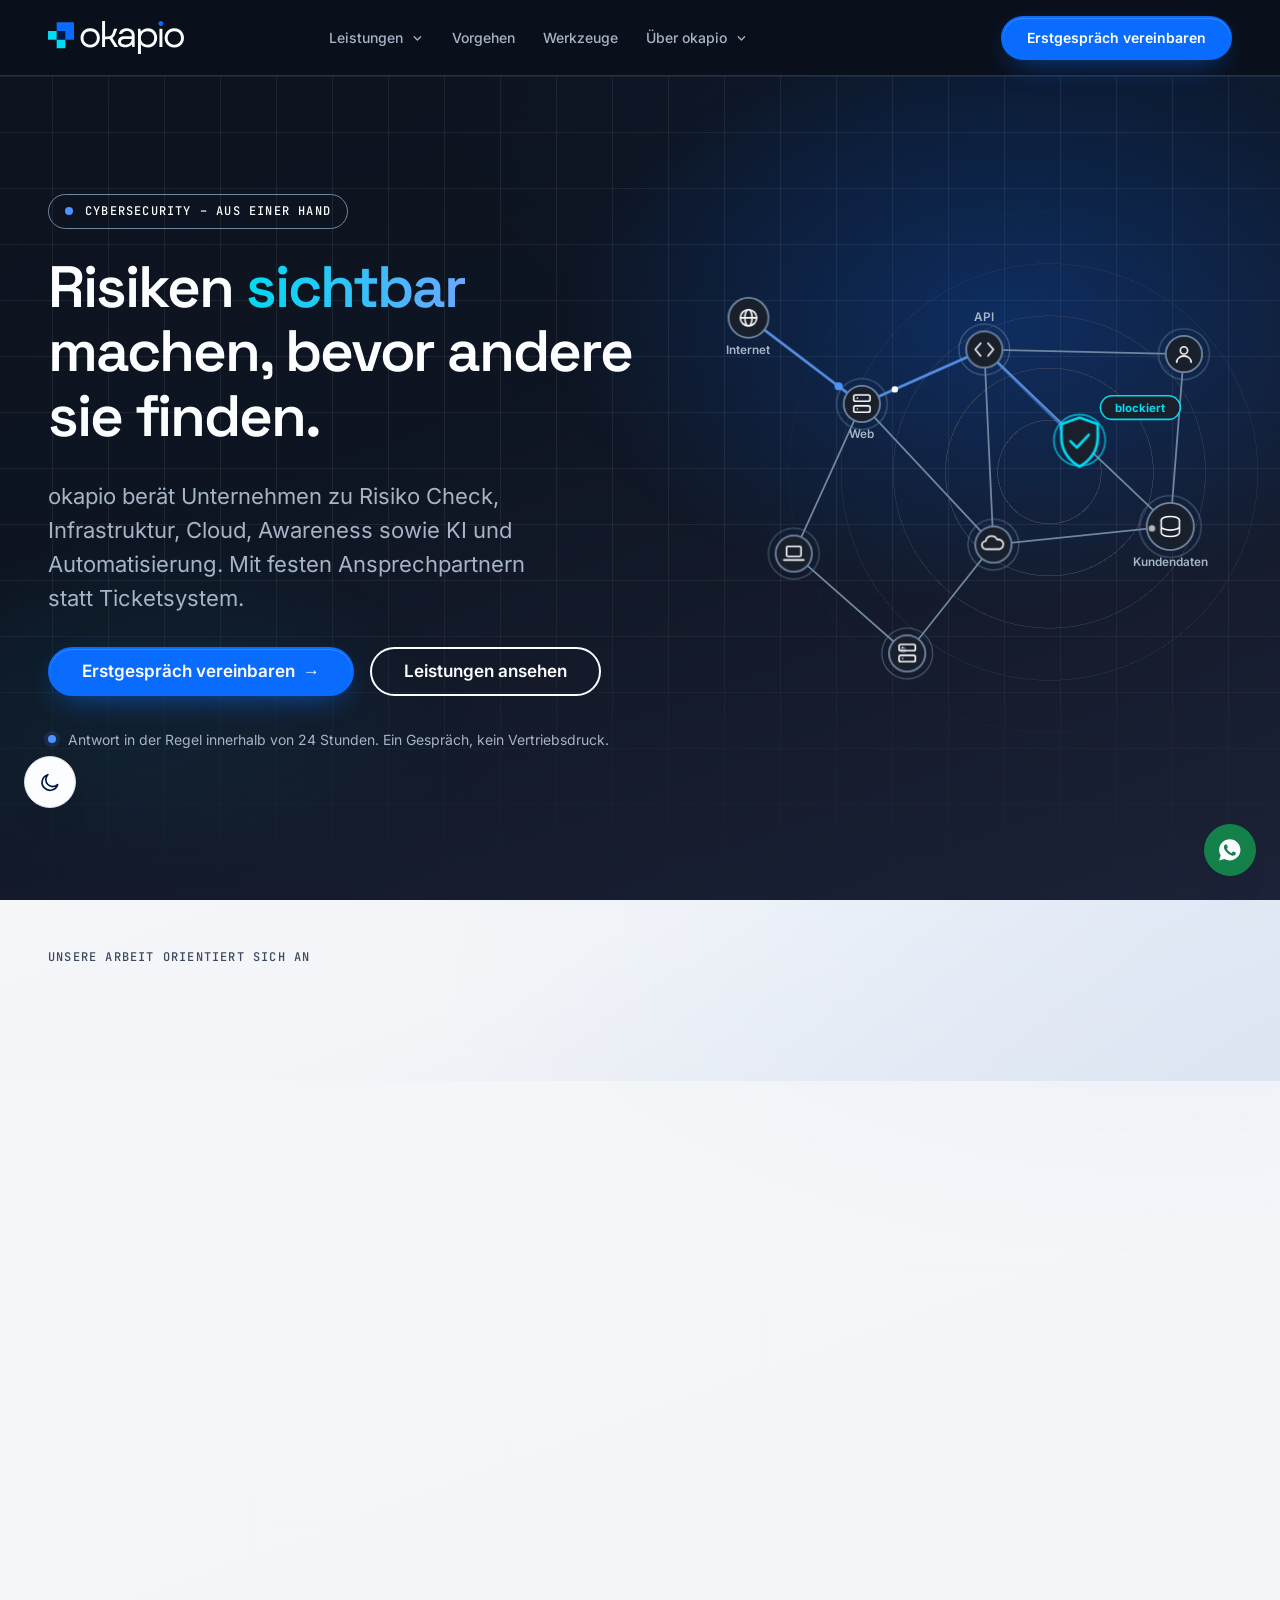
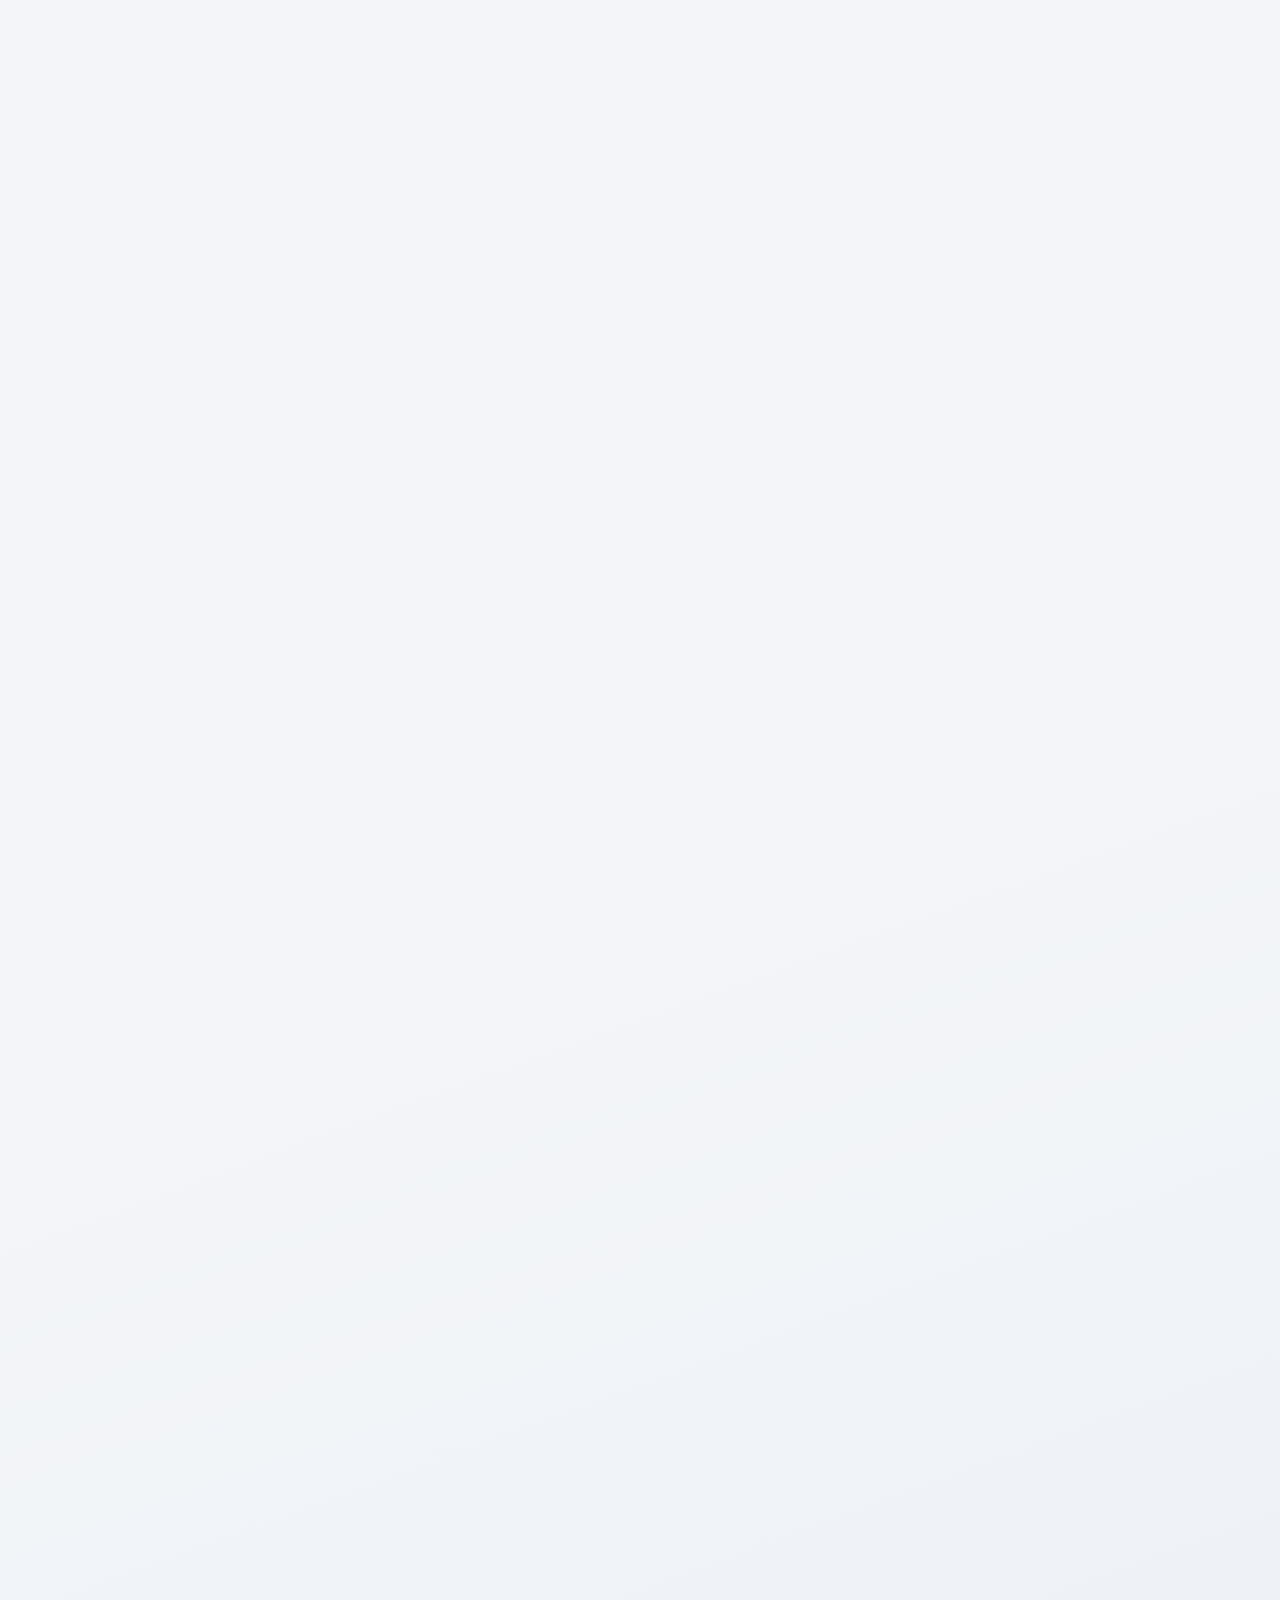
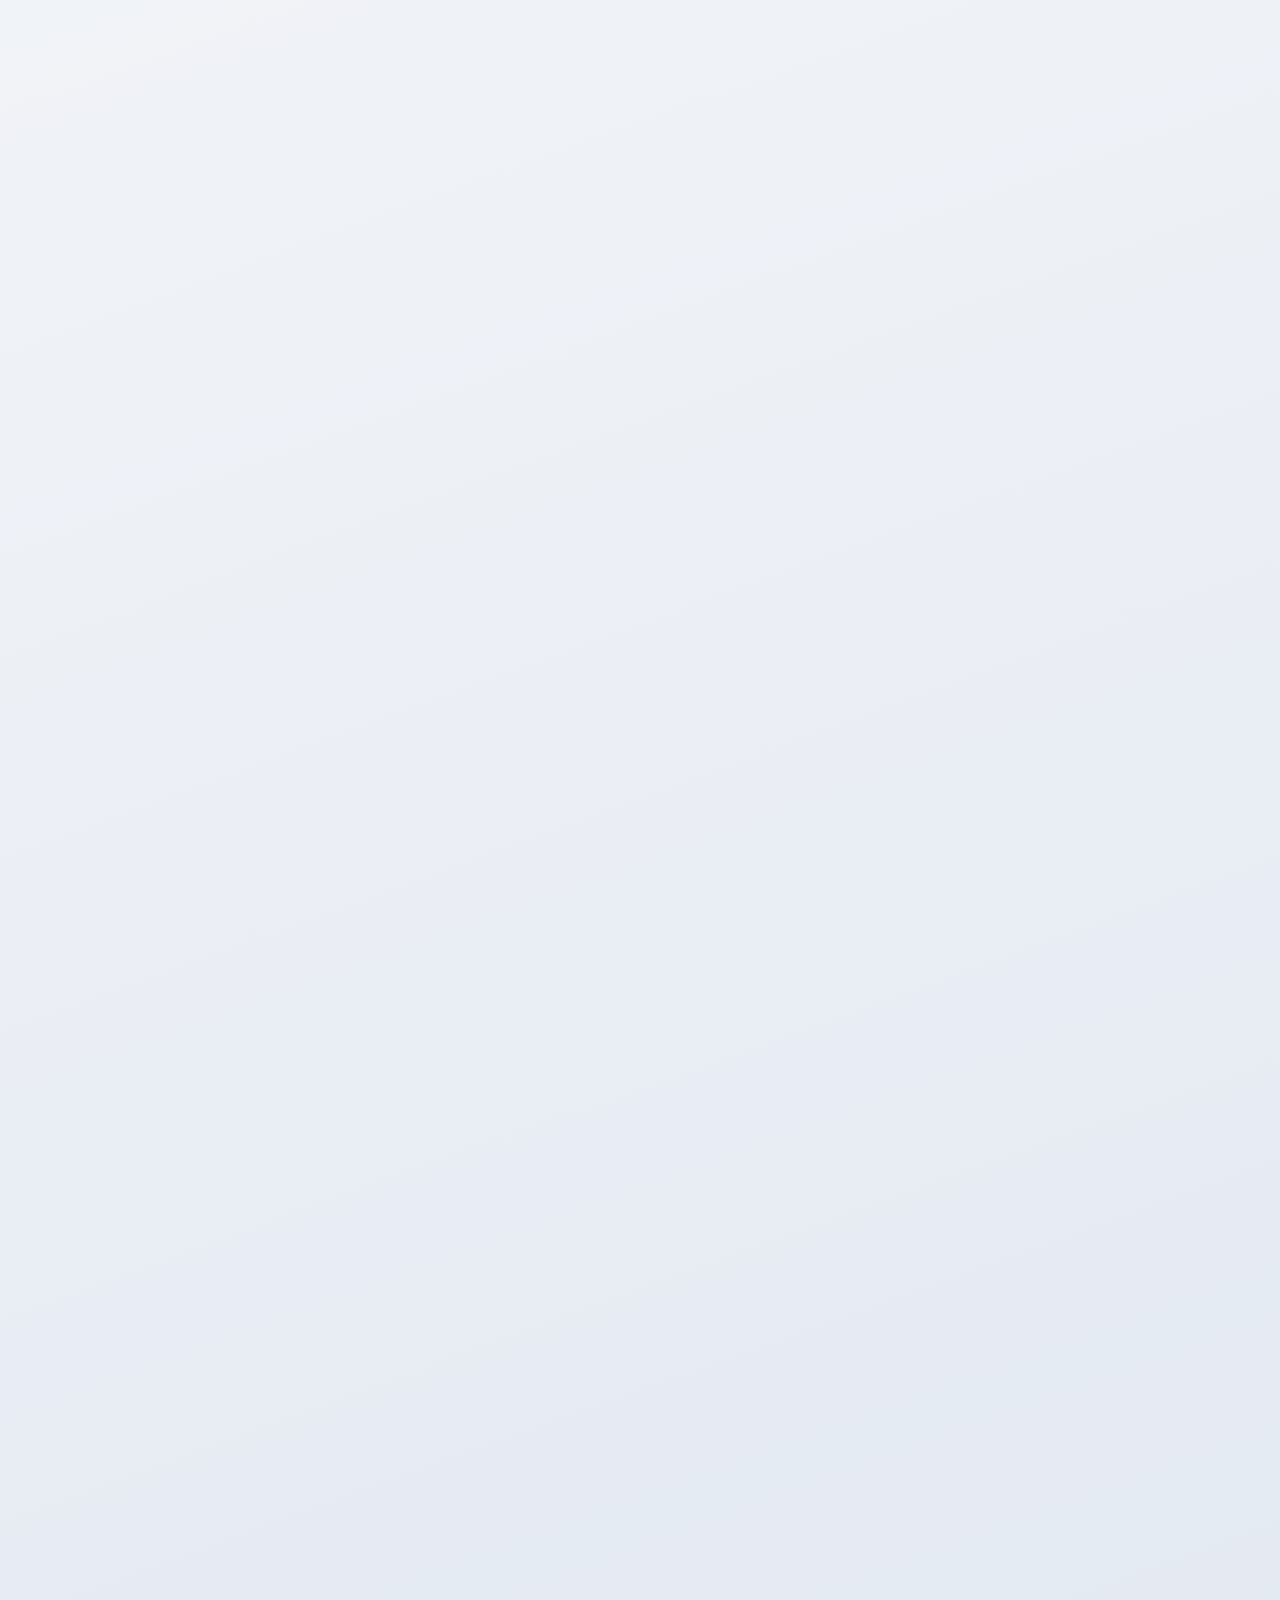
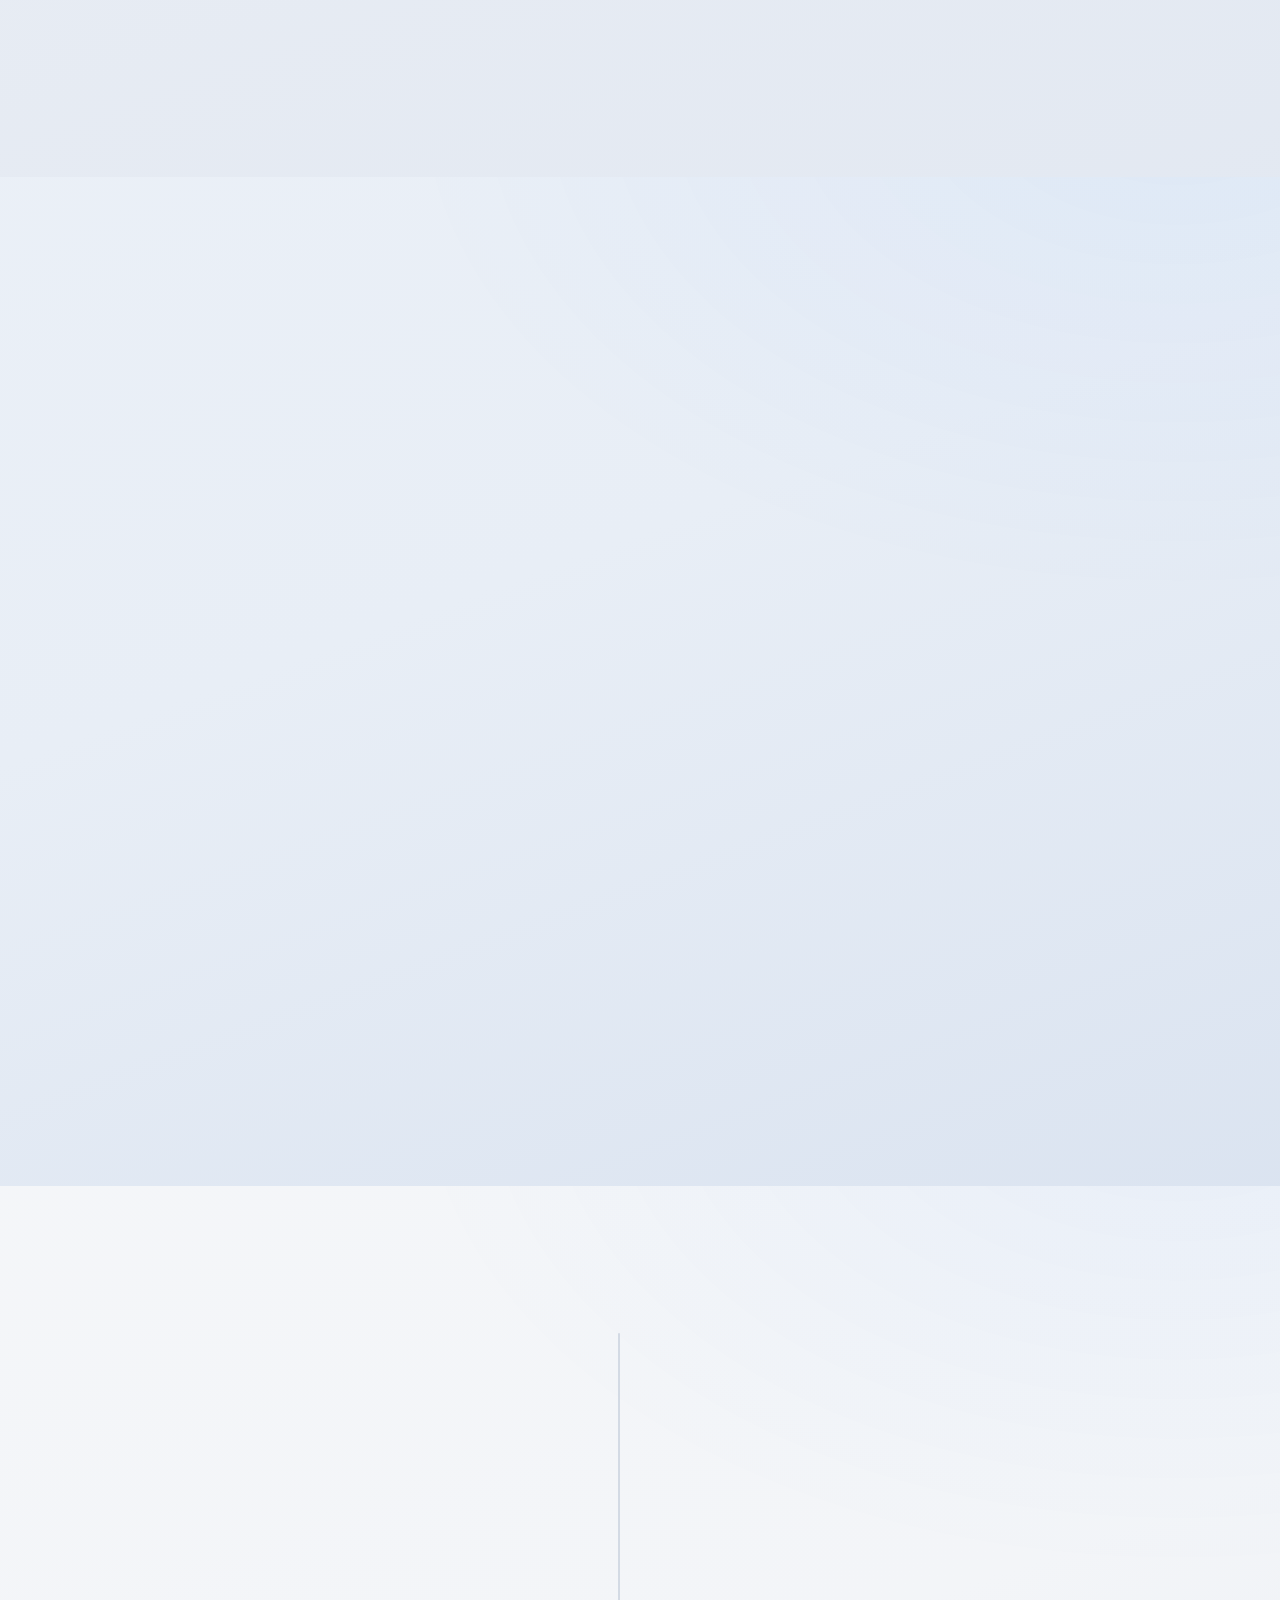
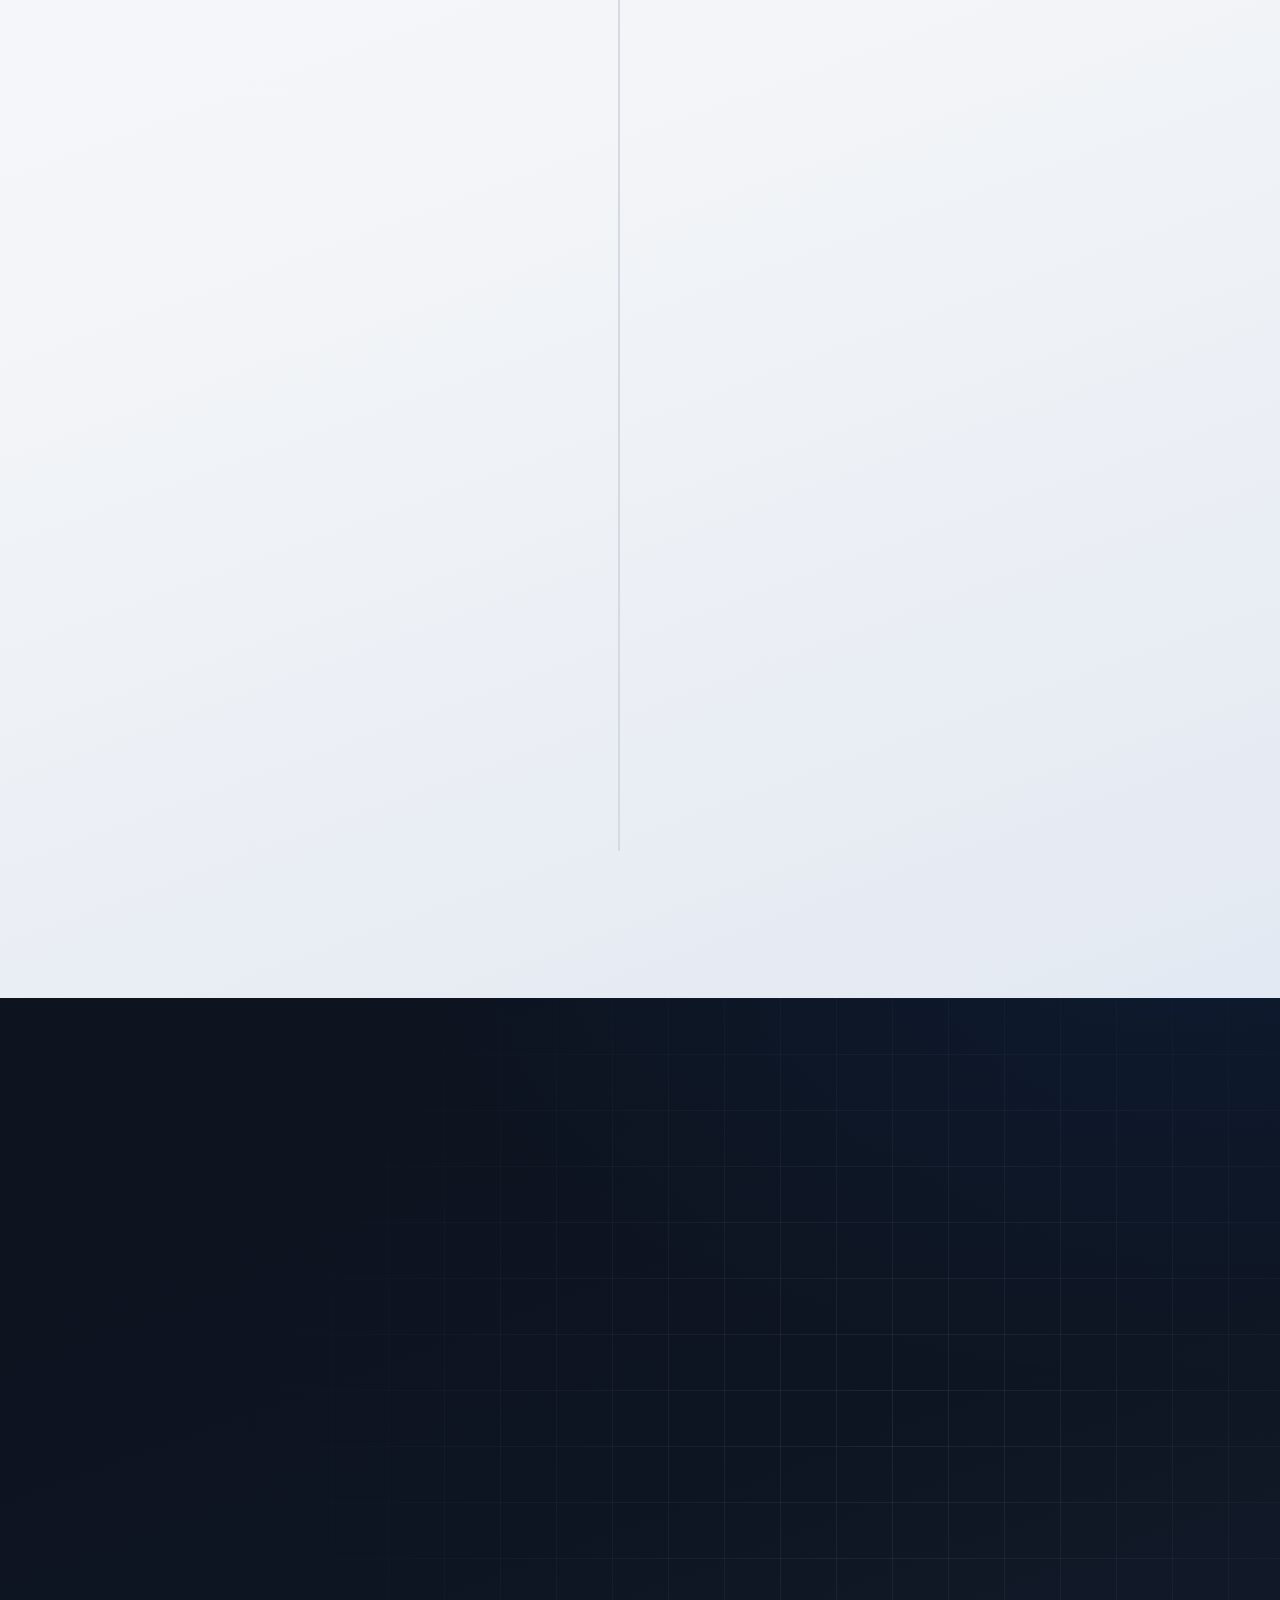
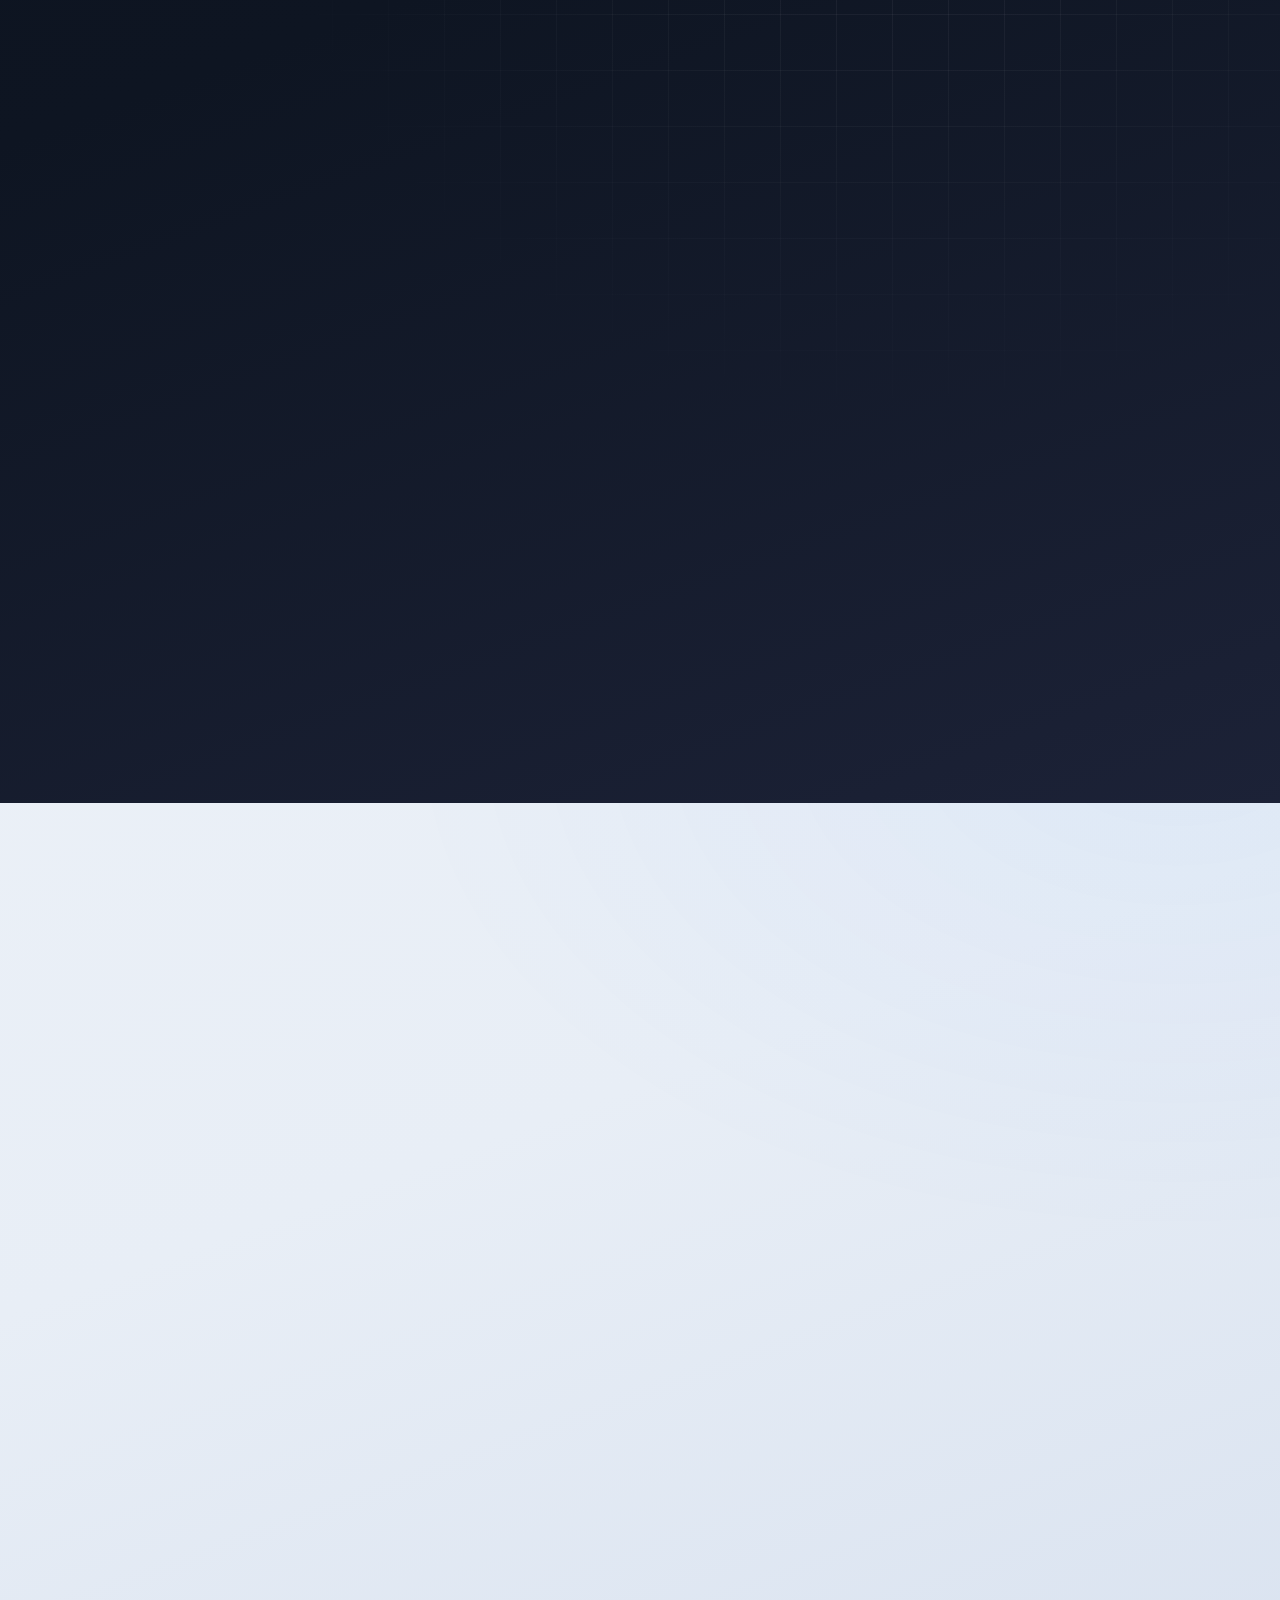
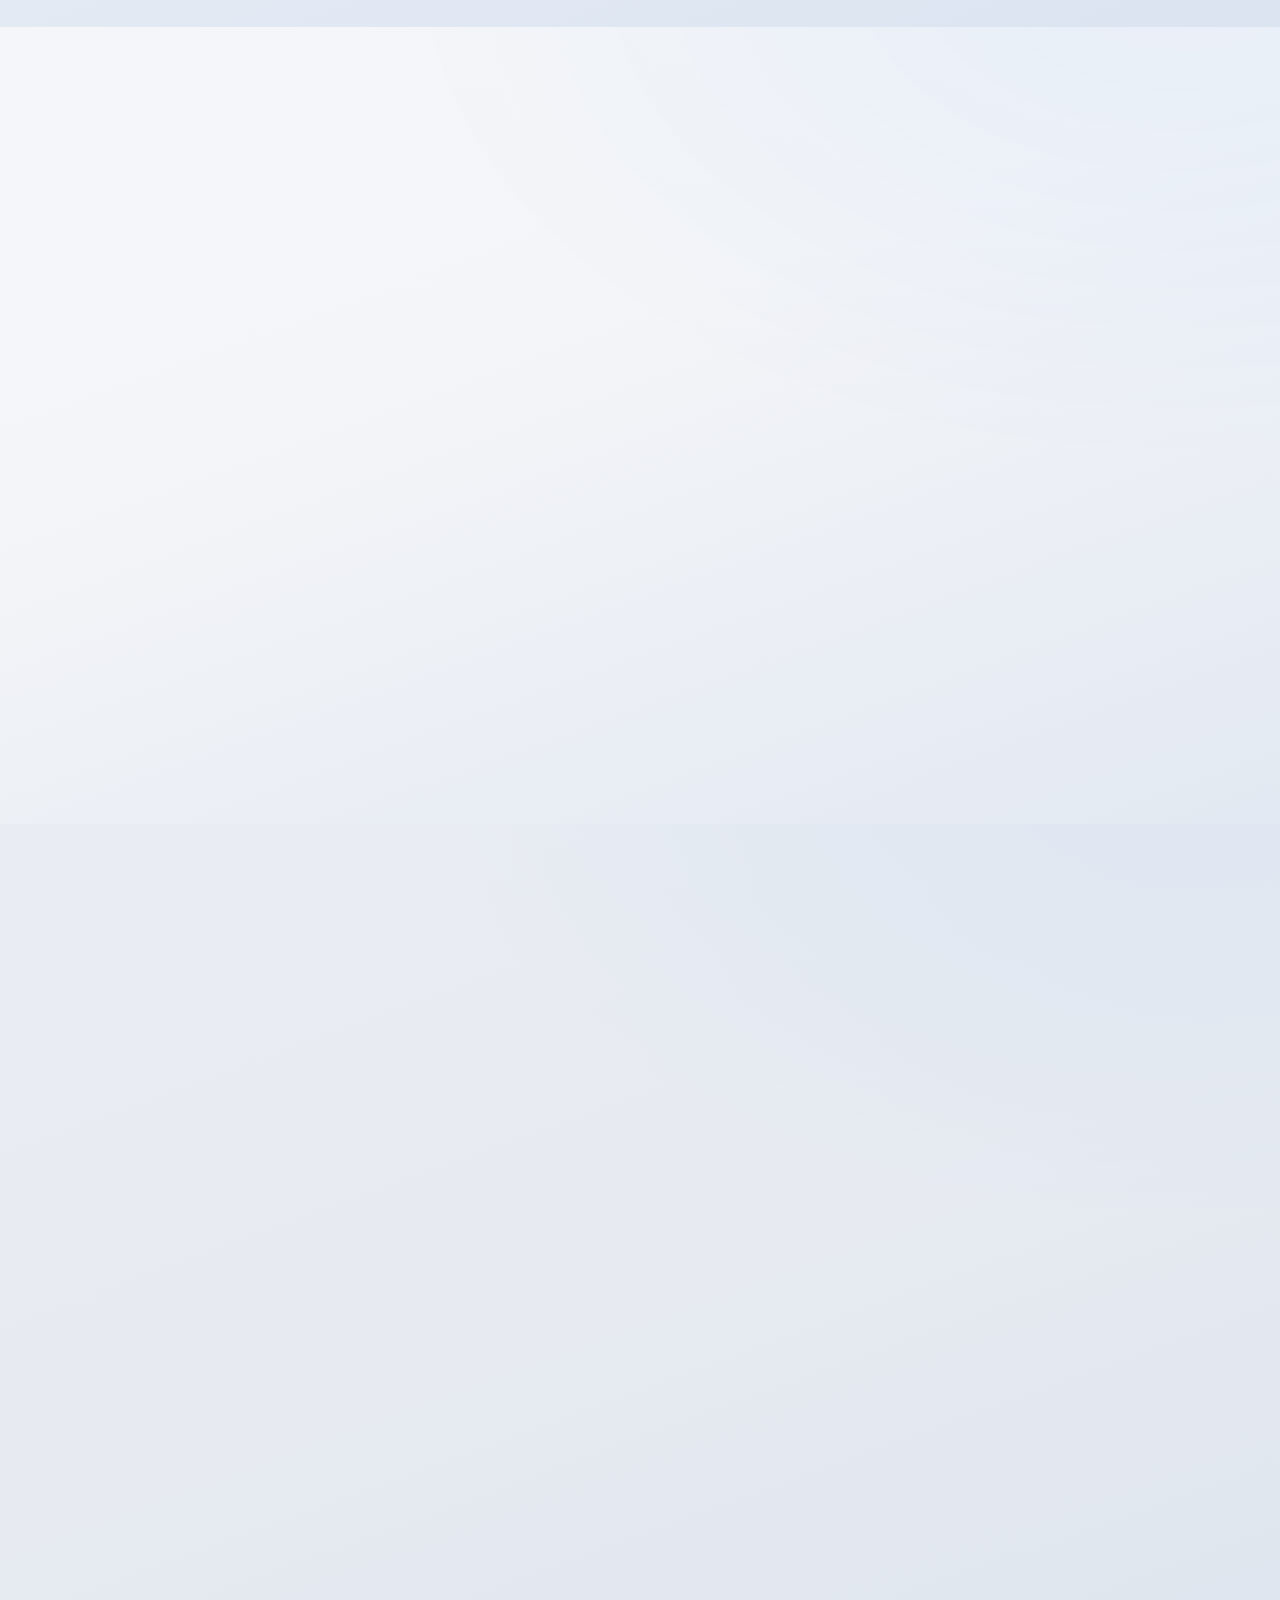
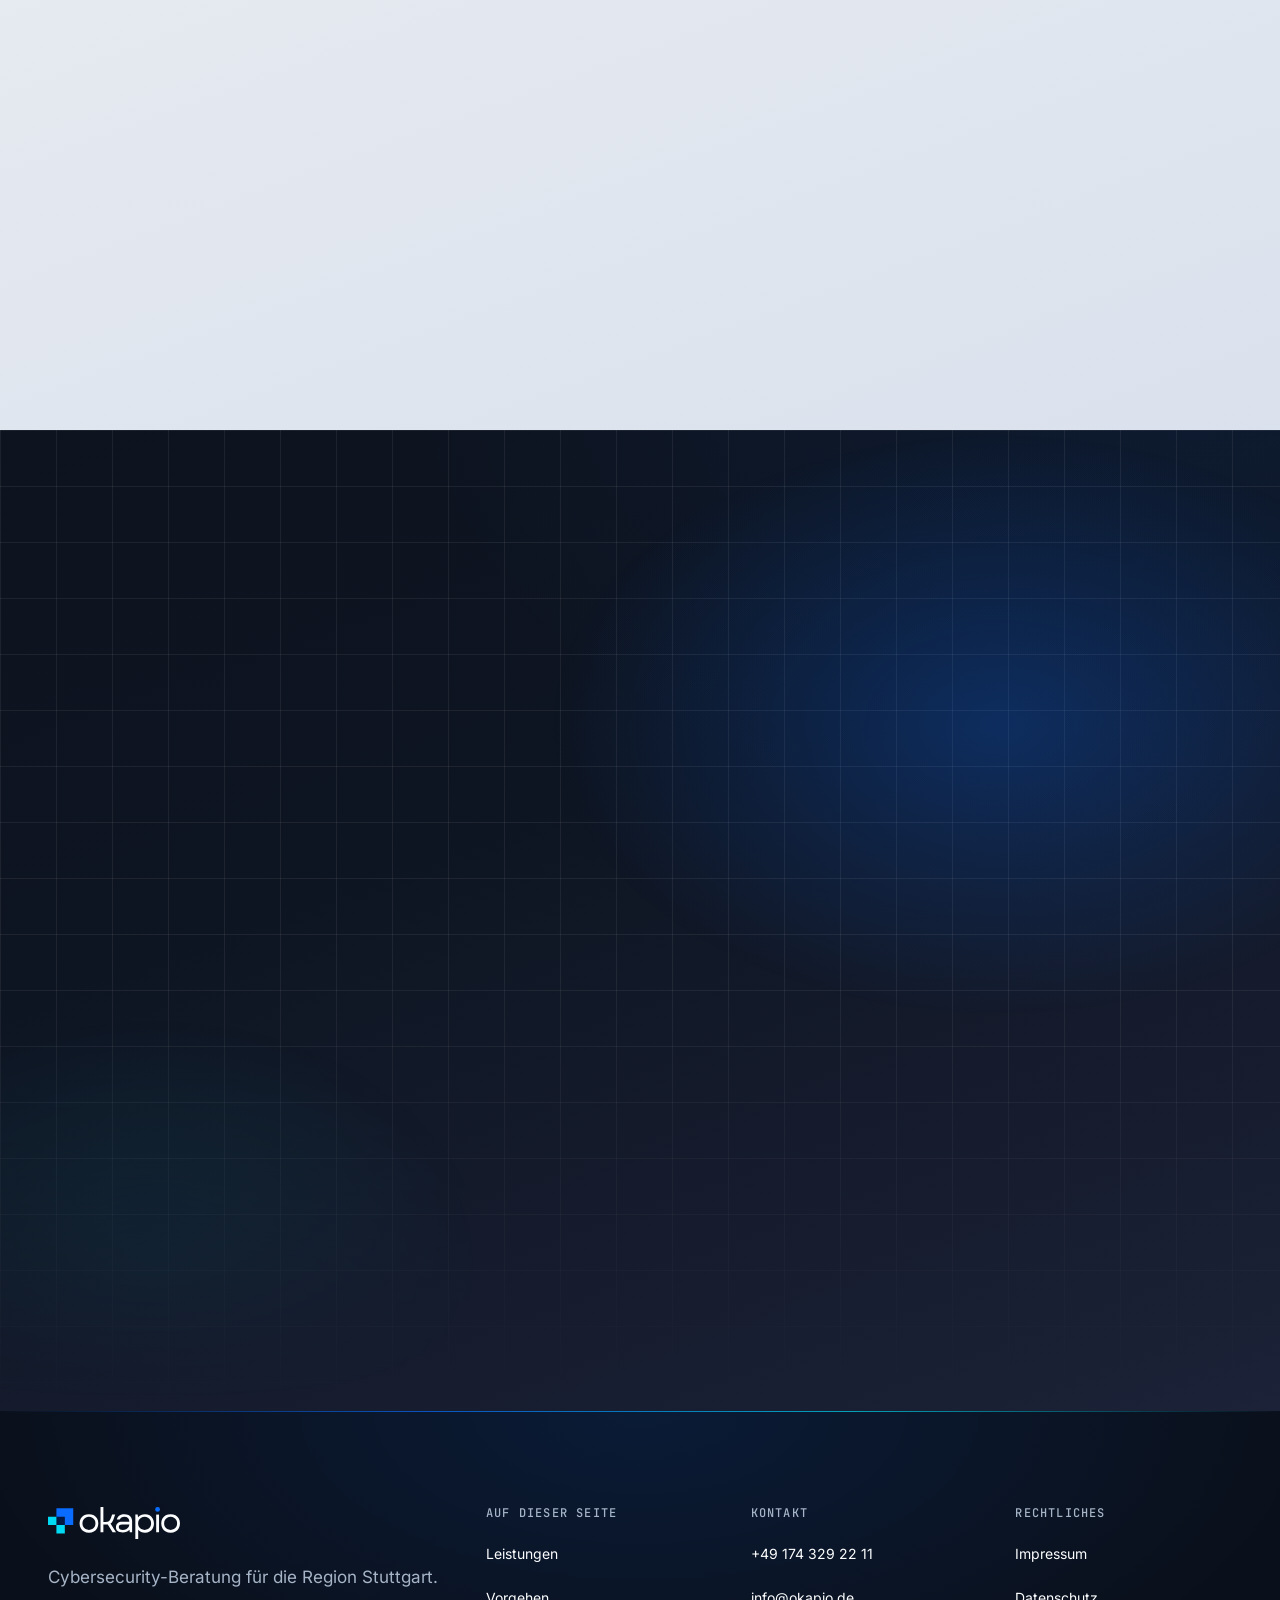
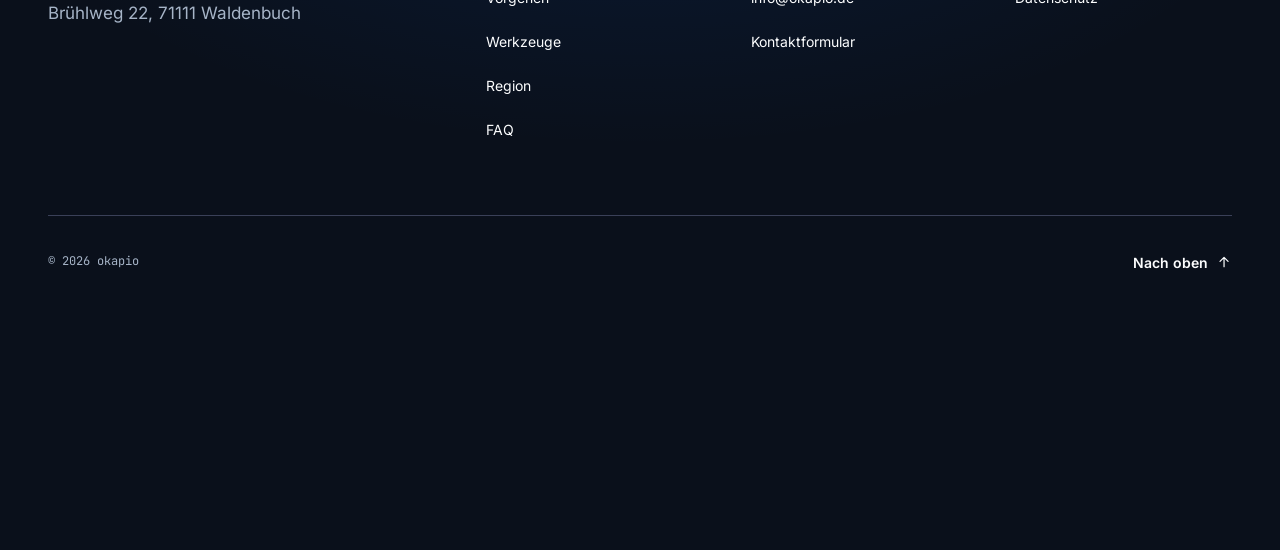
==== index.html @ 313330f1 "Livegang-Vorbereitung: SEO, Hetzner/IONOS, SMTP-Formular, Cookiebot-Anbindung - SEO: Canonical, og:u" ====
<!doctype html>
<html lang="de">
<head>
  <meta charset="utf-8">
  <meta name="viewport" content="width=device-width, initial-scale=1">
  <!--
    Strikte CSP als Meta-Tag (kein unsafe-eval, nur eigene Quellen; mit Cookiebot kommen dessen Hosts dazu, siehe tools/build.mjs).
    frame-ancestors, report-uri und sandbox wirken NICHT per Meta-Tag; frame-ancestors und die übrigen Sicherheits-Header setzt die .htaccess.
  -->
  <meta http-equiv="Content-Security-Policy" content="default-src 'none'; script-src 'self'; style-src 'self'; img-src 'self'; font-src 'self'; connect-src 'self'; form-action 'self'; base-uri 'none'; object-src 'none'; manifest-src 'self'; upgrade-insecure-requests">

  <title>Cybersecurity aus einer Hand | okapio · Böblingen &amp; Stuttgart</title>
  <meta name="description" content="Cybersecurity-Beratung in Böblingen und Stuttgart für Unternehmen jeder Branche. Feste Ansprechpartner statt Ticketsystem. Erstgespräch anfragen.">
  <meta name="robots" content="index, follow, max-image-preview:large">
  <link rel="canonical" href="https://okapio.de/">
  <meta name="theme-color" content="#0a101b">

  <meta property="og:type" content="website">
  <meta property="og:url" content="https://okapio.de/">
  <meta property="og:locale" content="de_DE">
  <meta property="og:site_name" content="okapio">
  <meta property="og:title" content="Cybersecurity aus einer Hand | okapio · Böblingen &amp; Stuttgart">
  <meta property="og:description" content="Risiken sichtbar machen, bevor andere sie finden. Risiko Check, Infrastruktur, Cloud, Audits, Awareness sowie KI und Automatisierung.">
  <meta property="og:image" content="https://okapio.de/assets/img/og-image.png">
  <meta property="og:image:width" content="1200">
  <meta property="og:image:height" content="630">
  <meta property="og:image:alt" content="okapio: Cybersecurity aus einer Hand, Böblingen und Stuttgart">
  <meta name="twitter:card" content="summary_large_image">

  <link rel="icon" href="favicon.ico" sizes="48x48">
  <link rel="icon" href="assets/img/favicon.svg" type="image/svg+xml">
  <link rel="apple-touch-icon" href="assets/img/apple-touch-icon.png">
  <link rel="preload" href="assets/fonts/space-grotesk-latin-wght-normal.woff2" as="font" type="font/woff2" crossorigin>
  <link rel="preload" href="assets/fonts/inter-latin-wght-normal.woff2" as="font" type="font/woff2" crossorigin>
  <link rel="stylesheet" href="assets/css/tokens.css">
  <link rel="stylesheet" href="assets/css/base.css">
  <link rel="stylesheet" href="assets/css/layout.css">
  <link rel="stylesheet" href="assets/css/components.css">
  <link rel="stylesheet" href="assets/css/motion.css">
  
  <script src="assets/js/init.js"></script>
  <script src="assets/js/main.js" defer></script>

  <!-- JSON-LD: nur belegte Angaben -->
  <script type="application/ld+json">
  {
    "@context": "https://schema.org",
    "@type": "ProfessionalService",
    "name": "okapio",
    "url": "https://okapio.de/",
    "logo": "https://okapio.de/assets/img/logo-512.png",
    "image": "https://okapio.de/assets/img/og-image.png",
    "telephone": "+491743292211",
    "email": "info@okapio.de",
    "founder": { "@type": "Person", "name": "Taha Cevik" },
    "description": "Cybersecurity-Beratung für Unternehmen in der Region Stuttgart: Risiko Check, Infrastruktur-Security, Cloud- und SaaS-Security, Audits und Awareness-Trainings.",
    "address": {
      "@type": "PostalAddress",
      "streetAddress": "Brühlweg 22",
      "postalCode": "71111",
      "addressLocality": "Waldenbuch",
      "addressRegion": "Baden-Württemberg",
      "addressCountry": "DE"
    },
    "areaServed": [
      { "@type": "City", "name": "Böblingen" },
      { "@type": "City", "name": "Stuttgart" },
      { "@type": "City", "name": "Sindelfingen" },
      { "@type": "AdministrativeArea", "name": "Region Stuttgart" }
    ],
    "knowsAbout": ["Cybersecurity", "Informationssicherheit", "Risikoanalyse", "Cloud-Security", "Security-Audits", "Awareness-Training", "NIS2", "Cyber Resilience Act", "DSGVO", "EU Data Act", "BSI IT-Grundschutz", "OWASP", "MVSP", "KI und Automatisierung"],
    "serviceType": ["Cybersecurity-Beratung", "Risiko Check", "Infrastruktur-Security", "Cloud- und SaaS-Security", "Security-Audits", "Awareness-Trainings", "KI und Automatisierung"]
  }
  </script>
</head>
<body>
  <a class="skip-link" href="#inhalt">Zum Inhalt springen</a>

  <!-- ===== 1 · HEADER ===== -->
  <header class="site-header" data-theme="night" data-header>
    <div class="site-header__bar" aria-hidden="true" data-header-bar></div>
    <div class="site-header__progress" aria-hidden="true" data-progress></div>
    <div class="container site-header__inner" data-header-inner>
      <a class="brand" href="#top" aria-label="okapio, zum Seitenanfang">
        <svg viewBox="0 0 5248 1275" role="img" aria-label="okapio" fill="currentColor">
  <g>
    <rect x="334.071" y="386.372" width="334.071" height="334.071" fill="#001842"/>
    <path fill="#00daf2" d="M0,720.66l0,-334.288l334.071,0l0,334.288l334.31,0l0,334.071l-334.31,0l0,-334.071l-334.071,0Z"/>
    <path fill="#0a6cff" d="M334.071,386.372l0,-334.071l668.381,0l0,668.359l-334.071,0l0,-334.288l-334.31,0Z"/>
  </g>
  <g>
    <path d="M1627.604,1021.649c-73.155,0 -137.717,-15.82 -193.663,-47.396c-55.968,-31.597 -99.74,-75.369 -131.337,-131.337c-31.597,-55.946 -47.396,-119.575 -47.396,-190.885c0,-72.222 15.799,-135.851 47.396,-190.885c31.597,-55.078 75.369,-98.438 131.337,-130.035c55.946,-31.597 120.508,-47.396 193.663,-47.396c73.09,0 137.609,15.799 193.576,47.396c55.946,31.597 99.74,74.957 131.337,130.035c31.597,55.035 47.396,118.663 47.396,190.885c0,71.311 -15.799,134.939 -47.396,190.885c-31.597,55.968 -75.391,99.74 -131.337,131.337c-55.968,31.576 -120.486,47.396 -193.576,47.396Zm-258.681,-369.618c0,51.454 11.046,96.832 33.16,136.111c22.157,39.236 52.626,69.683 91.406,91.319c38.824,21.658 83.529,32.465 134.115,32.465c50.521,0 95.161,-10.807 133.941,-32.465c38.824,-21.636 69.293,-52.083 91.406,-91.319c22.157,-39.28 33.247,-84.657 33.247,-136.111c0,-51.497 -11.089,-96.636 -33.247,-135.417c-22.114,-38.824 -52.582,-69.293 -91.406,-91.406c-38.78,-22.092 -83.42,-33.16 -133.941,-33.16c-50.586,0 -95.291,11.068 -134.115,33.16c-38.78,22.114 -69.249,52.582 -91.406,91.406c-22.114,38.78 -33.16,83.919 -33.16,135.417Z"/>
    <path d="M2087.785,1004.027l0,-1001.997l113.715,0l0,593.056l88.021,0c56.814,0 100.564,-9.679 131.25,-29.08c30.729,-19.379 56.011,-57.509 75.868,-114.41l52.865,-150.26l121.788,0l-70.399,192.274c-28.885,77.604 -67.687,131.749 -116.406,162.413l219.358,348.003l-135.417,0l-193.663,-310.069c-13.542,2.734 -27.756,4.557 -42.622,5.469c-14.887,0.868 -30.447,1.302 -46.701,1.302l-83.941,0l0,303.299l-113.715,0Z"/>
    <path d="M2971.733,1014.878c-84.852,0 -151.194,-19.184 -199.045,-57.552c-47.808,-38.368 -71.701,-90.495 -71.701,-156.424c0,-64.062 22.092,-115.039 66.319,-152.951c44.206,-37.891 102.886,-56.858 176.042,-56.858l286.979,0l0,-25.781c0,-55.035 -17.166,-98.112 -51.476,-129.253c-34.266,-31.12 -81.163,-46.701 -140.712,-46.701c-45.139,0 -84.44,10.156 -117.882,30.469c-33.398,20.269 -55.946,47.548 -67.622,81.858l-115.104,0c15.321,-67.708 49.848,-120.942 103.559,-159.722c53.689,-38.824 118.924,-58.247 195.66,-58.247c61.393,0 115.104,11.523 161.111,34.549c46.05,22.982 81.944,55.013 107.639,96.094c25.738,41.102 38.628,88.715 38.628,142.882l0,446.788l-93.49,0l-12.153,-97.483c-64.062,72.222 -152.995,108.333 -266.753,108.333Zm-157.031,-215.278c0,34.266 14.431,61.784 43.316,82.552c28.863,20.79 68.142,31.163 117.795,31.163c48.72,0 92.036,-9.462 129.948,-28.385c37.956,-18.967 68.186,-45.161 90.712,-78.559c22.569,-33.377 34.31,-71.745 35.243,-115.104l-284.288,0c-38.845,0 -70.66,9.722 -95.486,29.167c-24.826,19.401 -37.24,45.79 -37.24,79.167Z"/>
    <path d="M3855.765,1021.649c-55.1,0 -105.881,-10.612 -152.344,-31.771c-46.484,-21.224 -85.503,-49.913 -117.101,-86.024l0,371.007l-113.715,0l0,-973.524l93.403,0l13.542,108.247c31.597,-39.692 71.094,-70.595 118.49,-92.708c47.396,-22.092 99.957,-33.16 157.726,-33.16c69.488,0 131.098,16.037 184.809,48.09c53.689,32.01 95.877,75.564 126.562,130.642c30.729,55.035 46.094,118.229 46.094,189.583c0,71.311 -15.365,134.701 -46.094,190.191c-30.686,55.512 -72.873,99.284 -126.562,131.337c-53.711,32.053 -115.321,48.09 -184.809,48.09Zm-273.524,-369.618c0,50.521 11.046,95.443 33.16,134.722c22.092,39.236 52.561,69.922 91.406,92.014c38.824,22.114 83.507,33.16 134.028,33.16c51.432,0 96.571,-11.046 135.417,-33.16c38.824,-22.092 69.054,-52.778 90.712,-92.014c21.636,-39.28 32.465,-84.201 32.465,-134.722c0,-50.564 -10.829,-95.486 -32.465,-134.722c-21.658,-39.28 -51.888,-69.987 -90.712,-92.101c-38.845,-22.092 -83.984,-33.16 -135.417,-33.16c-50.521,0 -95.204,11.068 -134.028,33.16c-38.845,22.114 -69.314,52.821 -91.406,92.101c-22.114,39.236 -33.16,84.158 -33.16,134.722Z"/>
    <path d="M4301.069,1004.027l0,-702.691l113.715,0l0,702.691l-113.715,0Z"/>
    <path d="M4875.096,1021.649c-73.155,0 -137.717,-15.82 -193.663,-47.396c-55.968,-31.597 -99.74,-75.369 -131.337,-131.337c-31.597,-55.946 -47.396,-119.575 -47.396,-190.885c0,-72.222 15.799,-135.851 47.396,-190.885c31.597,-55.078 75.369,-98.438 131.337,-130.035c55.946,-31.597 120.508,-47.396 193.663,-47.396c73.09,0 137.609,15.799 193.576,47.396c55.946,31.597 99.74,74.957 131.337,130.035c31.597,55.035 47.396,118.663 47.396,190.885c0,71.311 -15.799,134.939 -47.396,190.885c-31.597,55.968 -75.391,99.74 -131.337,131.337c-55.968,31.576 -120.486,47.396 -193.576,47.396Zm-258.681,-369.618c0,51.454 11.046,96.832 33.16,136.111c22.157,39.236 52.626,69.683 91.406,91.319c38.824,21.658 83.529,32.465 134.115,32.465c50.521,0 95.161,-10.807 133.941,-32.465c38.824,-21.636 69.293,-52.083 91.406,-91.319c22.157,-39.28 33.247,-84.657 33.247,-136.111c0,-51.497 -11.089,-96.636 -33.247,-135.417c-22.114,-38.824 -52.582,-69.293 -91.406,-91.406c-38.78,-22.092 -83.42,-33.16 -133.941,-33.16c-50.586,0 -95.291,11.068 -134.115,33.16c-38.78,22.114 -69.249,52.582 -91.406,91.406c-22.114,38.78 -33.16,83.919 -33.16,135.417Z"/>
  </g>
  <circle cx="4357.378" cy="95.508" r="95.53" fill="var(--logo-dot, #0a6cff)"/>
</svg>
      </a>
      <nav class="site-nav" id="site-nav" aria-label="Hauptnavigation" data-nav>
        <ul>
          <li class="nav-group" data-nav-group>
            <button class="nav-group__btn" type="button" aria-expanded="false" aria-controls="nav-leistungen" data-nav-group-btn>Leistungen<svg class="nav-group__chev" viewBox="0 0 24 24" aria-hidden="true" focusable="false"><path d="M6 9l6 6 6-6"/></svg></button>
            <ul class="nav-group__list" id="nav-leistungen">
              <li><a href="#leistungen">Alle Leistungen</a></li>
              <li><a href="#leistung-risikocheck">Risiko Check</a></li>
              <li><a href="#leistung-beratung">Beratung und Compliance</a></li>
              <li><a href="#leistung-infrastruktur">IT Security</a></li>
              <li><a href="#leistung-cloud">Cloud und SaaS</a></li>
              <li><a href="#leistung-audits">Audits</a></li>
              <li><a href="#leistung-awareness">Awareness</a></li>
              <li><a href="#leistung-ki">KI und Automatisierung</a></li>
            </ul>
          </li>
          <li><a href="#vorgehen">Vorgehen</a></li>
          <li><a href="#werkzeuge">Werkzeuge</a></li>
          <li class="nav-group" data-nav-group>
            <button class="nav-group__btn" type="button" aria-expanded="false" aria-controls="nav-ueber" data-nav-group-btn>Über okapio<svg class="nav-group__chev" viewBox="0 0 24 24" aria-hidden="true" focusable="false"><path d="M6 9l6 6 6-6"/></svg></button>
            <ul class="nav-group__list" id="nav-ueber">
              <li><a href="#warum-okapio">Warum okapio</a></li>
              <li><a href="#region">Region</a></li>
              <li><a href="#team">Team</a></li>
              <li><a href="#faq">FAQ</a></li>
            </ul>
          </li>
          <li class="site-nav__cta"><a class="btn btn--primary" href="#kontakt">Erstgespräch vereinbaren</a></li>
        </ul>
      </nav>
      <button class="nav-toggle" type="button" aria-expanded="false" aria-controls="site-nav" data-nav-toggle><span class="nav-toggle__icon" aria-hidden="true"><span></span><span></span></span><span data-nav-toggle-label>Menü</span></button>
      <a class="btn btn--primary btn--sm site-header__cta" href="#kontakt">Erstgespräch vereinbaren</a>
    </div>
  </header>

  <main id="inhalt" tabindex="-1">

    <!-- ===== 2 · HERO ===== -->
    <section class="section hero" id="top" data-theme="night" aria-labelledby="hero-title">
      <div class="bg-grid bg-grid--hero" aria-hidden="true"></div>
      <div class="container hero__grid">
        <div class="hero__copy">
          <h1 class="hero__title" id="hero-title">
            <span class="hero__kicker" data-reveal>Cybersecurity – aus einer Hand<span class="visually-hidden">:</span></span>
            <span class="hero__line" data-reveal data-reveal-delay="1">Risiken <span class="hero__highlight">sichtbar</span></span>
            <span class="hero__line" data-reveal data-reveal-delay="2">machen, bevor andere</span>
            <span class="hero__line" data-reveal data-reveal-delay="3">sie finden.</span>
          </h1>
          <p class="lead hero__lead" data-reveal data-reveal-delay="4">okapio berät Unternehmen zu Risiko Check, Infrastruktur, Cloud, Awareness sowie KI und Automatisierung. Mit festen Ansprechpartnern statt Ticketsystem.</p>
          <div class="hero__actions" data-reveal data-reveal-delay="5">
            <a class="btn btn--primary btn--arrow" href="#kontakt">Erstgespräch vereinbaren</a>
            <a class="btn btn--ghost" href="#leistungen">Leistungen ansehen</a>
          </div>
          <p class="hero__micro" data-reveal data-reveal-delay="6"><span class="hero__micro-dot" aria-hidden="true"></span>Antwort in der Regel innerhalb von 24 Stunden. Ein Gespräch, kein Vertriebsdruck.</p>
        </div>
        <figure class="hero__figure" data-illustration="hero" data-tilt>
          <svg id="ill-hero-graph" viewBox="0 0 640 560" role="img" aria-labelledby="ill-hero-graph-title ill-hero-graph-desc" fill="none" stroke="var(--ill-line)" stroke-width="2" stroke-linecap="round" stroke-linejoin="round">
  <title id="ill-hero-graph-title">Angriffspfad wird an der Schutzschicht gestoppt</title>
  <desc id="ill-hero-graph-desc">Netzwerkgraph aus Servern, Cloud und Endgeräten. Ein Angriffspfad (blau hervorgehoben) führt von außen über Web und API auf die Kundendaten und wird von einem Schutzschild gestoppt.</desc>

  <g id="hg-edges" data-stagger="draw" stroke-width="2">
    <path id="hg-e-web-laptop" pathLength="1" data-draw d="M185 205 L110 370"/>
    <path id="hg-e-web-cloud" pathLength="1" data-draw d="M185 205 L330 360"/>
    <path id="hg-e-web-api" pathLength="1" data-draw d="M185 205 L320 145"/>
    <path id="hg-e-api-cloud" pathLength="1" data-draw d="M320 145 L330 360"/>
    <path id="hg-e-api-endpoint" pathLength="1" data-draw d="M320 145 L540 150"/>
    <path id="hg-e-api-data" pathLength="1" data-draw d="M320 145 L525 340"/>
    <path id="hg-e-cloud-data" pathLength="1" data-draw d="M330 360 L525 340"/>
    <path id="hg-e-cloud-server" pathLength="1" data-draw d="M330 360 L235 480"/>
    <path id="hg-e-laptop-server" pathLength="1" data-draw d="M110 370 L235 480"/>
    <path id="hg-e-endpoint-data" pathLength="1" data-draw d="M540 150 L525 340"/>
    <path id="hg-e-internet-web" pathLength="1" data-draw d="M60 110 L185 205"/>
  </g>

  <g id="hg-attack-path" stroke="var(--ill-risk)">
    <path id="hg-attack-seg" pathLength="1" data-draw stroke-width="3.5" d="M60 110 L185 205 L320 145 L408 231"/>
    <circle id="hg-attack-head" data-fade cx="408" cy="231" r="5" fill="var(--ill-risk)" stroke="none"/>
  </g>

  <g id="hg-node-rings" data-stagger="pulse" stroke="var(--ill-line)" stroke-width="1.5" opacity="0.5">
    <circle id="hg-ring-web" cx="185" cy="205" r="28"/>
    <circle id="hg-ring-api" cx="320" cy="145" r="28"/>
    <circle id="hg-ring-cloud" cx="330" cy="360" r="28"/>
    <circle id="hg-ring-laptop" cx="110" cy="370" r="28"/>
    <circle id="hg-ring-server" cx="235" cy="480" r="28"/>
    <circle id="hg-ring-endpoint" cx="540" cy="150" r="28"/>
    <circle id="hg-ring-data" cx="525" cy="340" r="34"/>
  </g>

  <g id="hg-nodes" data-stagger="fade" fill="var(--ill-surface)">
    <g id="hg-n-internet" transform="translate(60 110)">
      <circle r="22"/>
      <g stroke="var(--ill-ink)" stroke-width="1.75"><circle r="9"/><ellipse rx="4" ry="9"/><path d="M-9 0H9"/></g>
    </g>
    <g id="hg-n-web" transform="translate(185 205)">
      <circle r="20"/>
      <g stroke="var(--ill-ink)" stroke-width="1.75"><rect x="-9" y="-10" width="18" height="7" rx="2"/><rect x="-9" y="2" width="18" height="7" rx="2"/><path d="M-5 -6.5h.01M-5 5.5h.01"/></g>
    </g>
    <g id="hg-n-api" transform="translate(320 145)">
      <circle r="20"/>
      <g stroke="var(--ill-ink)" stroke-width="1.75"><path d="M-4 -7l-6 7 6 7M4 -7l6 7-6 7"/></g>
    </g>
    <g id="hg-n-cloud" transform="translate(330 360)">
      <circle r="20"/>
      <path stroke="var(--ill-ink)" stroke-width="1.75" d="M-8 5a4.5 4.5 0 0 1-.4-9 6.5 6.5 0 0 1 12.4-1.5 5 5 0 0 1 3 10.5z"/>
    </g>
    <g id="hg-n-laptop" transform="translate(110 370)">
      <circle r="20"/>
      <g stroke="var(--ill-ink)" stroke-width="1.75"><rect x="-8" y="-8" width="16" height="11" rx="1.5"/><path d="M-11 7h22"/></g>
    </g>
    <g id="hg-n-server" transform="translate(235 480)">
      <circle r="20"/>
      <g stroke="var(--ill-ink)" stroke-width="1.75"><rect x="-9" y="-10" width="18" height="7" rx="2"/><rect x="-9" y="2" width="18" height="7" rx="2"/><path d="M-5 -6.5h.01M-5 5.5h.01"/></g>
    </g>
    <g id="hg-n-endpoint" transform="translate(540 150)">
      <circle r="20"/>
      <g stroke="var(--ill-ink)" stroke-width="1.75"><circle cy="-4" r="4"/><path d="M-8 9a8 7 0 0 1 16 0"/></g>
    </g>
    <g id="hg-n-data" transform="translate(525 340)">
      <circle r="26"/>
      <g stroke="var(--ill-ink)" stroke-width="1.75"><ellipse cy="-7" rx="10" ry="4"/><path d="M-10 -7v14a10 4 0 0 0 20 0v-14M-10 0a10 4 0 0 0 20 0"/></g>
    </g>
  </g>

  <g id="hg-labels" data-fade fill="var(--ill-muted)" stroke="none" font-family="var(--font-text)" font-size="13" font-weight="600" text-anchor="middle">
    <text x="60" y="150">Internet</text>
    <text x="185" y="243">Web</text>
    <text x="320" y="113">API</text>
    <text x="525" y="384">Kundendaten</text>
  </g>

  <g id="hg-shield">
    <circle id="hg-shield-ring" cx="425" cy="245" r="30" stroke="var(--ill-safe)" stroke-width="2" opacity="0"/>
    <g id="hg-shield-body" data-pop>
      <path fill="var(--ill-surface)" stroke="var(--ill-safe)" stroke-width="3" d="M425 220l20 7v15c0 15-9 26-20 32-11-6-20-17-20-32v-15z"/>
      <path id="hg-shield-check" pathLength="1" data-draw stroke="var(--ill-safe)" stroke-width="3" d="M415 246l7 7 13-14"/>
    </g>
  </g>

  <g id="hg-blocked-tag" data-rise>
    <rect x="448" y="196" width="88" height="26" rx="13" fill="var(--ill-surface)" stroke="var(--ill-safe)" stroke-width="1.75"/>
    <text x="492" y="213.5" fill="var(--ill-safe)" stroke="none" font-family="var(--font-text)" font-size="12.5" font-weight="700" text-anchor="middle">blockiert</text>
  </g>

  <g id="hg-flow" class="flow">
    <circle r="3.5" fill="var(--ill-ink)" stroke="none" opacity="0"><animateMotion dur="2.6s" begin="0s" repeatCount="indefinite" keyPoints="0;1" keyTimes="0;1" calcMode="linear"><mpath href="#hg-e-web-api"/></animateMotion><animate attributeName="opacity" values="0;1;1;0" keyTimes="0;0.15;0.8;1" dur="2.6s" begin="0s" repeatCount="indefinite"/></circle>
    <circle r="3.5" fill="var(--ill-ink)" stroke="none" opacity="0"><animateMotion dur="3.2s" begin="0.8s" repeatCount="indefinite" keyPoints="0;1" keyTimes="0;1" calcMode="linear"><mpath href="#hg-e-api-endpoint"/></animateMotion><animate attributeName="opacity" values="0;1;1;0" keyTimes="0;0.15;0.8;1" dur="3.2s" begin="0.8s" repeatCount="indefinite"/></circle>
    <circle r="3.5" fill="var(--ill-ink)" stroke="none" opacity="0"><animateMotion dur="3.4s" begin="1.6s" repeatCount="indefinite" keyPoints="0;1" keyTimes="0;1" calcMode="linear"><mpath href="#hg-e-api-data"/></animateMotion><animate attributeName="opacity" values="0;1;1;0" keyTimes="0;0.15;0.8;1" dur="3.4s" begin="1.6s" repeatCount="indefinite"/></circle>
    <circle r="3.5" fill="var(--ill-ink)" stroke="none" opacity="0"><animateMotion dur="2.9s" begin="0.4s" repeatCount="indefinite" keyPoints="1;0" keyTimes="0;1" calcMode="linear"><mpath href="#hg-e-cloud-data"/></animateMotion><animate attributeName="opacity" values="0;1;1;0" keyTimes="0;0.15;0.8;1" dur="2.9s" begin="0.4s" repeatCount="indefinite"/></circle>
    <circle r="3.5" fill="var(--ill-ink)" stroke="none" opacity="0"><animateMotion dur="3.1s" begin="1.2s" repeatCount="indefinite" keyPoints="0;1" keyTimes="0;1" calcMode="linear"><mpath href="#hg-e-web-cloud"/></animateMotion><animate attributeName="opacity" values="0;1;1;0" keyTimes="0;0.15;0.8;1" dur="3.1s" begin="1.2s" repeatCount="indefinite"/></circle>
    <circle r="3.5" fill="var(--ill-ink)" stroke="none" opacity="0"><animateMotion dur="2.4s" begin="2.0s" repeatCount="indefinite" keyPoints="0;1" keyTimes="0;1" calcMode="linear"><mpath href="#hg-e-cloud-server"/></animateMotion><animate attributeName="opacity" values="0;1;1;0" keyTimes="0;0.15;0.8;1" dur="2.4s" begin="2.0s" repeatCount="indefinite"/></circle>
    <circle r="3.5" fill="var(--ill-ink)" stroke="none" opacity="0"><animateMotion dur="2.8s" begin="0.6s" repeatCount="indefinite" keyPoints="1;0" keyTimes="0;1" calcMode="linear"><mpath href="#hg-e-laptop-server"/></animateMotion><animate attributeName="opacity" values="0;1;1;0" keyTimes="0;0.15;0.8;1" dur="2.8s" begin="0.6s" repeatCount="indefinite"/></circle>
    <circle r="3.5" fill="var(--ill-ink)" stroke="none" opacity="0"><animateMotion dur="2.5s" begin="1.8s" repeatCount="indefinite" keyPoints="0;1" keyTimes="0;1" calcMode="linear"><mpath href="#hg-e-endpoint-data"/></animateMotion><animate attributeName="opacity" values="0;1;1;0" keyTimes="0;0.15;0.8;1" dur="2.5s" begin="1.8s" repeatCount="indefinite"/></circle>
    <circle r="3.5" fill="var(--ill-ink)" stroke="none" opacity="0"><animateMotion dur="2.7s" begin="2.4s" repeatCount="indefinite" keyPoints="1;0" keyTimes="0;1" calcMode="linear"><mpath href="#hg-e-web-laptop"/></animateMotion><animate attributeName="opacity" values="0;1;1;0" keyTimes="0;0.15;0.8;1" dur="2.7s" begin="2.4s" repeatCount="indefinite"/></circle>
  </g>
  <g id="hg-flow-attack" class="flow">
    <circle r="4.5" fill="var(--ill-risk)" stroke="none" opacity="0"><animateMotion dur="2.4s" begin="0s" repeatCount="indefinite" keyPoints="0;1" keyTimes="0;1" calcMode="linear"><mpath href="#hg-attack-seg"/></animateMotion><animate attributeName="opacity" values="0;1;1;0" keyTimes="0;0.15;0.8;1" dur="2.4s" begin="0s" repeatCount="indefinite"/></circle>
    <circle r="4.5" fill="var(--ill-risk)" stroke="none" opacity="0"><animateMotion dur="2.4s" begin="1.2s" repeatCount="indefinite" keyPoints="0;1" keyTimes="0;1" calcMode="linear"><mpath href="#hg-attack-seg"/></animateMotion><animate attributeName="opacity" values="0;1;1;0" keyTimes="0;0.15;0.8;1" dur="2.4s" begin="1.2s" repeatCount="indefinite"/></circle>
    <circle cx="425" cy="245" r="26" fill="none" stroke="var(--ill-safe)" stroke-width="2" opacity="0"><animate attributeName="r" values="26;40" dur="2.4s" begin="0.3s" repeatCount="indefinite"/><animate attributeName="opacity" values="0.8;0" dur="2.4s" begin="0.3s" repeatCount="indefinite"/></circle>
  </g>
</svg>
        </figure>
      </div>
    </section>

    <!-- ===== 3 · VERTRAUENSLEISTE ===== -->
    <section class="section trust" data-theme="light" aria-labelledby="trust-title">
      <div class="container trust__inner">
        <h2 class="trust__title" id="trust-title">Unsere Arbeit orientiert sich an</h2>
        <ul class="trust__list">
          <li data-reveal>NIS2</li>
          <li data-reveal data-reveal-delay="1">CRA</li>
          <li data-reveal data-reveal-delay="1">DSGVO</li>
          <li data-reveal data-reveal-delay="2">EU Data Act</li>
          <li data-reveal data-reveal-delay="2">BSI IT-Grundschutz</li>
          <li data-reveal data-reveal-delay="3">OWASP</li>
          <li data-reveal data-reveal-delay="3">MVSP</li>
        </ul>
      </div>
    </section>

    <!-- ===== 4 · LEISTUNGEN ===== -->
    <section class="section" id="leistungen" data-theme="light" aria-labelledby="leistungen-title">
      <div class="container">
        <div class="section-head section-head--split">
          <div class="section-head__main">
            <p class="kicker" data-reveal>Leistungen</p>
            <h2 id="leistungen-title" data-reveal data-reveal-delay="1">Sieben Bereiche. Ein Ziel: <span class="h-accent">weniger unbekannte Risiken.</span></h2>
          </div>
          <p class="lead" data-reveal data-reveal-delay="2">Sie müssen nicht alles auf einmal angehen. Wir starten dort, wo Ihr Risiko am größten ist.</p>
        </div>

        <div class="bento">
          <!-- 01 Risiko Check -->
          <article data-spot class="service service--1" id="leistung-risikocheck" aria-labelledby="l1-title" data-reveal>
            <div class="service__head">
              <span class="service__no" aria-hidden="true">01<span class="service__total">/07</span></span>
              <h3 id="l1-title">Ein klares Bild Ihrer Risiken, bevor Sie investieren.</h3>
            </div>
            <div class="service__body">
              <p>Der Risiko Check ist der ruhigste Einstieg. Wir prüfen Netzwerk, Zugriffsrechte, Backups und bestehende Software und sagen Ihnen, welche Lücken zuerst geschlossen werden sollten.</p>
              <ul class="checks">
                <li>Bestandsaufnahme und Schwachstellenanalyse</li>
                <li>Risikobewertung nach Wahrscheinlichkeit und Schaden</li>
                <li>Priorisierte Liste mit Verantwortlichen</li>
                <li>Ergebnis persönlich besprochen, nicht nur verschickt</li>
              </ul>
              <a class="link-arrow" href="#kontakt">Dazu sprechen<span class="visually-hidden"> (Risiko Check)</span></a>
            </div>
            <div class="service__art" data-illustration="riskcheck">
              <svg id="ill-risk-check" viewBox="0 0 480 320" role="img" aria-labelledby="ill-risk-check-title ill-risk-check-desc" fill="none" stroke="var(--ill-line)" stroke-width="2" stroke-linecap="round" stroke-linejoin="round">
  <title id="ill-risk-check-title">Risiko-Matrix mit priorisierter Liste</title>
  <desc id="ill-risk-check-desc">Eine Matrix aus Wahrscheinlichkeit und Schaden. Mehrere Risiken liegen als Punkte darin, zwei davon im kritischen Feld oben rechts. Eine Linie führt vom kritischsten Risiko zu einer Liste, die die Reihenfolge der Maßnahmen zeigt.</desc>

  <rect id="rc-grid" data-fade x="16" y="20" width="248" height="280" rx="16" fill="var(--ill-surface)"/>

  <g id="rc-cells" data-fade stroke="none" fill="var(--ill-risk)">
    <rect x="184" y="48" width="64" height="64" rx="6" opacity="0.2"/>
    <rect x="120" y="48" width="64" height="64" rx="6" opacity="0.09"/>
    <rect x="184" y="112" width="64" height="64" rx="6" opacity="0.09"/>
  </g>
  <g id="rc-lines" data-fade stroke="var(--ill-line-soft)" stroke-width="1.5">
    <path d="M56 48h192M56 112h192M56 176h192M56 240h192"/>
    <path d="M56 48v192M120 48v192M184 48v192M248 48v192"/>
  </g>

  <g id="rc-dots" data-stagger="fade" fill="var(--ill-muted)" stroke="none">
    <circle cx="88" cy="208" r="6"/><circle cx="152" cy="208" r="6"/><circle cx="88" cy="144" r="6"/><circle cx="152" cy="144" r="6"/><circle cx="216" cy="144" r="6"/><circle cx="152" cy="80" r="6"/>
  </g>
  <g id="rc-risk-1" data-pop fill="var(--ill-risk)" stroke="none"><circle cx="228" cy="68" r="9"/></g>
  <g id="rc-risk-2" data-pop fill="var(--ill-risk)" stroke="none"><circle cx="204" cy="92" r="7"/></g>

  <path id="rc-link" pathLength="1" data-draw stroke="var(--ill-risk)" stroke-dasharray="1" d="M237 68C262 68 274 86 300 86"/>

  <g id="rc-list" data-stagger="slide">
    <g id="rc-row-1"><rect x="300" y="64" width="164" height="44" rx="8" fill="var(--ill-surface-2)" stroke="var(--ill-risk)" stroke-width="2.5"/><circle cx="324" cy="86" r="11" fill="var(--ill-risk)" stroke="none"/><text x="324" y="91" fill="var(--ill-surface)" stroke="none" font-family="var(--font-display)" font-size="14" font-weight="700" text-anchor="middle">1</text><path stroke="var(--ill-ink)" stroke-width="3" d="M346 80h86"/><path stroke="var(--ill-muted)" stroke-width="3" opacity="0.7" d="M346 92h50"/></g>
    <g id="rc-row-2"><rect x="300" y="124" width="164" height="44" rx="8" fill="var(--ill-surface-2)" stroke="none"/><circle cx="324" cy="146" r="11" stroke="var(--ill-line)" stroke-width="2"/><text x="324" y="151" fill="var(--ill-ink)" stroke="none" font-family="var(--font-display)" font-size="14" font-weight="700" text-anchor="middle">2</text><path stroke="var(--ill-ink)" stroke-width="3" d="M346 140h70"/><path stroke="var(--ill-muted)" stroke-width="3" opacity="0.7" d="M346 152h44"/></g>
    <g id="rc-row-3"><rect x="300" y="184" width="164" height="44" rx="8" fill="var(--ill-surface-2)" stroke="none"/><circle cx="324" cy="206" r="11" stroke="var(--ill-line)" stroke-width="2"/><text x="324" y="211" fill="var(--ill-ink)" stroke="none" font-family="var(--font-display)" font-size="14" font-weight="700" text-anchor="middle">3</text><path stroke="var(--ill-ink)" stroke-width="3" d="M346 200h94"/><path stroke="var(--ill-muted)" stroke-width="3" opacity="0.7" d="M346 212h58"/></g>
  </g>

  <g id="rc-labels" data-fade fill="var(--ill-muted)" stroke="none" font-family="var(--font-text)" font-size="13" font-weight="600" text-anchor="middle">
    <text x="152" y="266">Wahrscheinlichkeit</text>
    <text x="0" y="0" transform="translate(36 144) rotate(-90)">Schaden</text>
    <text x="382" y="48">Reihenfolge</text>
    <text x="382" y="256">Zuerst das Kritische</text>
  </g>

  <g id="rc-flow" class="flow">
    <circle cx="228" cy="68" r="10" fill="none" stroke="var(--ill-risk)" stroke-width="2" opacity="0"><animate attributeName="r" values="10;26" dur="2.4s" begin="0s" repeatCount="indefinite"/><animate attributeName="opacity" values="0.8;0" dur="2.4s" begin="0s" repeatCount="indefinite"/></circle>
    <circle cx="204" cy="92" r="8" fill="none" stroke="var(--ill-risk)" stroke-width="2" opacity="0"><animate attributeName="r" values="8;22" dur="2.4s" begin="1.2s" repeatCount="indefinite"/><animate attributeName="opacity" values="0.8;0" dur="2.4s" begin="1.2s" repeatCount="indefinite"/></circle>
    <circle r="3.5" fill="var(--ill-risk)" stroke="none" opacity="0"><animateMotion dur="1.8s" begin="0s" repeatCount="indefinite" keyPoints="0;1" keyTimes="0;1" calcMode="linear"><mpath href="#rc-link"/></animateMotion><animate attributeName="opacity" values="0;1;1;0" keyTimes="0;0.15;0.8;1" dur="1.8s" begin="0s" repeatCount="indefinite"/></circle>
  </g>
</svg>
            </div>
          </article>

          <!-- 02 Beratung -->
          <article data-spot class="service service--2" id="leistung-beratung" aria-labelledby="l2-title" data-reveal data-reveal-delay="1">
            <div class="service__head">
              <span class="service__no" aria-hidden="true">02<span class="service__total">/07</span></span>
              <h3 id="l2-title">Eine Roadmap, die Sie umsetzen können.</h3>
            </div>
            <div class="service__body">
              <p>Wir klären, was Sie schützen müssen, wie hoch das Risiko ist und was zuerst dran ist. Das Ergebnis ist eine priorisierte Roadmap mit Verantwortlichen. Kein Aktenordner, den niemand liest.</p>
              <ul class="checks">
                <li>Sicherheitsberatung und Richtlinien</li>
                <li>Compliance-Management mit Bezug auf NIS2, CRA, DSGVO, EU Data Act und BSI IT-Grundschutz</li>
                <li>Einordnung von Kundenanforderungen</li>
                <li>Begleitung bei der Umsetzung</li>
              </ul>
              <a class="link-arrow" href="#kontakt">Dazu sprechen<span class="visually-hidden"> (Beratung)</span></a>
            </div>
            <div class="service__art" data-illustration="roadmap">
              <svg id="ill-roadmap" viewBox="0 0 480 320" role="img" aria-labelledby="ill-roadmap-title ill-roadmap-desc" fill="none" stroke="var(--ill-line)" stroke-width="2" stroke-linecap="round" stroke-linejoin="round">
  <title id="ill-roadmap-title">Roadmap mit Entscheidungspunkt</title>
  <desc id="ill-roadmap-desc">Roadmap mit vier nummerierten Meilensteinen und einer Weggabelung. Ein Zweig wird verfolgt, der andere verworfen.</desc>

  <path id="rm-route" pathLength="1" data-draw d="M60 250C110 250 120 200 170 200S230 130 280 130 330 150 370 150 410 70 440 70"/>
  <path id="rm-branch-rejected" data-fade stroke-dasharray="4 7" opacity="0.9" d="M170 200C210 200 210 268 252 268"/>
  <g id="rm-rejected-mark" data-fade stroke="var(--ill-muted)"><path d="M262 260l12 16M274 260l-12 16"/></g>

  <g id="rm-milestones" data-stagger="fade" fill="var(--ill-surface)">
    <g id="rm-m1" transform="translate(60 250)"><circle id="rm-m1-ring" r="24" stroke="var(--ill-risk)" stroke-width="2" fill="none"/><circle r="16"/><text fill="var(--ill-ink)" stroke="none" font-family="var(--font-display)" font-size="16" font-weight="700" text-anchor="middle" y="5.5">1</text></g>
    <g id="rm-decision" transform="translate(170 200)"><path d="M0-18 18 0 0 18-18 0z"/><path stroke="var(--ill-ink)" stroke-width="1.75" d="M-4-4a4 4 0 1 1 5.2 3.8C0 0 0 1 0 3M0 8h.01"/></g>
    <g id="rm-m2" transform="translate(280 130)"><circle r="16"/><text fill="var(--ill-ink)" stroke="none" font-family="var(--font-display)" font-size="16" font-weight="700" text-anchor="middle" y="5.5">2</text></g>
    <g id="rm-m3" transform="translate(370 150)"><circle r="16"/><text fill="var(--ill-ink)" stroke="none" font-family="var(--font-display)" font-size="16" font-weight="700" text-anchor="middle" y="5.5">3</text></g>
    <g id="rm-m4" transform="translate(440 70)"><circle r="16" stroke="var(--ill-safe)" stroke-width="2.5"/><text fill="var(--ill-ink)" stroke="none" font-family="var(--font-display)" font-size="16" font-weight="700" text-anchor="middle" y="5.5">4</text></g>
  </g>

  <g id="rm-labels" data-fade fill="var(--ill-muted)" stroke="none" font-family="var(--font-text)" font-size="13" font-weight="600" text-anchor="middle">
    <text x="60" y="292">Ist-Stand</text>
    <text x="150" y="168">Entscheidung</text>
    <text x="440" y="108">Ziel</text>
  </g>

  <g id="rm-flow" class="flow">
    <circle r="4" fill="var(--ill-safe)" stroke="none" opacity="0"><animateMotion dur="5s" begin="0s" repeatCount="indefinite" keyPoints="0;1" keyTimes="0;1" calcMode="linear"><mpath href="#rm-route"/></animateMotion><animate attributeName="opacity" values="0;1;1;0" keyTimes="0;0.15;0.8;1" dur="5s" begin="0s" repeatCount="indefinite"/></circle>
    <circle r="4" fill="var(--ill-safe)" stroke="none" opacity="0"><animateMotion dur="5s" begin="2.5s" repeatCount="indefinite" keyPoints="0;1" keyTimes="0;1" calcMode="linear"><mpath href="#rm-route"/></animateMotion><animate attributeName="opacity" values="0;1;1;0" keyTimes="0;0.15;0.8;1" dur="5s" begin="2.5s" repeatCount="indefinite"/></circle>
    <circle cx="60" cy="250" r="14" fill="none" stroke="var(--ill-risk)" stroke-width="2" opacity="0"><animate attributeName="r" values="14;30" dur="2.8s" begin="0s" repeatCount="indefinite"/><animate attributeName="opacity" values="0.8;0" dur="2.8s" begin="0s" repeatCount="indefinite"/></circle>
  </g>
</svg>
            </div>
          </article>

          <!-- 03 IT Security / Infrastruktur -->
          <article data-spot class="service service--3" id="leistung-infrastruktur" data-theme="dark" aria-labelledby="l3-title" data-reveal>
            <div class="service__head">
              <span class="service__no" aria-hidden="true">03<span class="service__total">/07</span></span>
              <h3 id="l3-title">Netze und Server, die nicht überraschen.</h3>
            </div>
            <div class="service__body">
              <p>Wir schauen auf Netzwerk, Server und Endgeräte, so wie ein Angreifer es täte. Dann trennen, härten und dokumentieren wir.</p>
              <ul class="checks">
                <li>Netzwerksegmentierung und Zugriffskonzepte</li>
                <li>Härtung von Servern und Endgeräten, Verschlüsselung</li>
                <li>Patch- und Schwachstellenmanagement, Monitoring</li>
                <li>Hardware- und Software-Management</li>
                <li>Backup- und Wiederanlaufkonzept</li>
              </ul>
              <a class="link-arrow" href="#kontakt">Dazu sprechen<span class="visually-hidden"> (IT Security)</span></a>
            </div>
            <div class="service__art" data-illustration="topology">
              <svg id="ill-topology" viewBox="0 0 480 340" role="img" aria-labelledby="ill-topology-title ill-topology-desc" fill="none" stroke="var(--ill-line)" stroke-width="2" stroke-linecap="round" stroke-linejoin="round">
  <title id="ill-topology-title">Netzwerk in getrennten Zonen</title>
  <desc id="ill-topology-desc">Topologie aus Internet, Firewall und Switch. Darunter drei getrennte Zonen: Büro, Server und Produktion. Eine direkte Verbindung zwischen Büro und Produktion ist gesperrt.</desc>

  <g id="tp-zones" data-stagger="fade" stroke-dasharray="5 7" stroke="var(--ill-line)">
    <rect id="tp-zone-office" x="16" y="196" width="150" height="94" rx="14"/>
    <rect id="tp-zone-server" x="188" y="196" width="104" height="94" rx="14"/>
    <rect id="tp-zone-ot" x="314" y="196" width="150" height="94" rx="14"/>
  </g>

  <g id="tp-links" data-stagger="draw">
    <path id="tp-l-net-fw" pathLength="1" data-draw d="M240 50V76"/>
    <path id="tp-l-fw-sw" pathLength="1" data-draw d="M240 106V126"/>
    <path id="tp-l-sw-office" pathLength="1" data-draw d="M240 156V172H91V196"/>
    <path id="tp-l-sw-server" pathLength="1" data-draw d="M240 156V196"/>
    <path id="tp-l-sw-ot" pathLength="1" data-draw d="M240 156V172H389V196"/>
  </g>

  <g id="tp-blocked-link" stroke="var(--ill-risk)">
    <path id="tp-blocked-path" data-fade stroke-dasharray="4 7" d="M91 290C91 326 389 326 389 290"/>
    <g id="tp-blocked-mark" data-pop fill="var(--ill-surface)"><circle cx="240" cy="317" r="11"/><path d="M235 312l10 10M245 312l-10 10"/></g>
  </g>

  <g id="tp-devices" data-stagger="fade" fill="var(--ill-surface)">
    <g id="tp-d-internet" transform="translate(240 32)"><circle r="18"/><g stroke="var(--ill-ink)" stroke-width="1.75"><circle r="8"/><ellipse rx="3.5" ry="8"/><path d="M-8 0H8"/></g></g>
    <g id="tp-firewall" transform="translate(240 91)">
      <rect x="-30" y="-15" width="60" height="30" rx="8" stroke="var(--ill-safe)" stroke-width="2.5"/>
      <path stroke="var(--ill-safe)" stroke-width="1.75" d="M-30 0H30M-10 -15V0M10 0V15"/>
    </g>
    <g id="tp-d-switch" transform="translate(240 141)"><rect x="-32" y="-15" width="64" height="30" rx="8"/><g stroke="var(--ill-ink)" stroke-width="1.75"><path d="M-18 0h.01M-8 0h.01M2 0h.01M12 0h.01"/></g></g>

    <g id="tp-d-laptop-1" transform="translate(56 246)"><rect x="-16" y="-14" width="32" height="24" rx="6"/><g stroke="var(--ill-ink)" stroke-width="1.75"><rect x="-8" y="-8" width="16" height="11" rx="1.5"/><path d="M-11 7h22"/></g></g>
    <g id="tp-d-laptop-2" transform="translate(126 246)"><rect x="-16" y="-14" width="32" height="24" rx="6"/><g stroke="var(--ill-ink)" stroke-width="1.75"><rect x="-8" y="-8" width="16" height="11" rx="1.5"/><path d="M-11 7h22"/></g></g>

    <g id="tp-d-server-1" transform="translate(216 246)"><rect x="-16" y="-20" width="32" height="40" rx="6"/><g stroke="var(--ill-ink)" stroke-width="1.75"><path d="M-9-8h18M-9 2h18M-6 12h.01"/></g></g>
    <g id="tp-d-server-2" transform="translate(264 246)"><rect x="-16" y="-20" width="32" height="40" rx="6"/><g stroke="var(--ill-ink)" stroke-width="1.75"><path d="M-9-8h18M-9 2h18M-6 12h.01"/></g></g>

    <g id="tp-d-machine" transform="translate(360 246)"><rect x="-18" y="-16" width="36" height="32" rx="6"/><g stroke="var(--ill-ink)" stroke-width="1.75"><circle r="6"/><path d="M0-10v4M0 6v4M-10 0h4M6 0h4"/></g></g>
    <g id="tp-d-sensor" transform="translate(424 246)"><rect x="-16" y="-14" width="32" height="28" rx="6"/><g stroke="var(--ill-ink)" stroke-width="1.75"><path d="M-8 6a11 11 0 0 1 16 0M-4 0a6 6 0 0 1 8 0M0 6h.01" transform="translate(0 -2)"/></g></g>
  </g>

  <g id="tp-labels" data-fade fill="var(--ill-muted)" stroke="none" font-family="var(--font-text)" font-size="12.5" font-weight="600" text-anchor="middle">
    <text x="91" y="279">Büro</text>
    <text x="240" y="279">Server</text>
    <text x="389" y="279">Produktion</text>
  </g>

  <g id="tp-flow" class="flow">
    <circle r="3" fill="var(--ill-ink)" stroke="none" opacity="0"><animateMotion dur="1.4s" begin="0s" repeatCount="indefinite" keyPoints="0;1" keyTimes="0;1" calcMode="linear"><mpath href="#tp-l-net-fw"/></animateMotion><animate attributeName="opacity" values="0;1;1;0" keyTimes="0;0.15;0.8;1" dur="1.4s" begin="0s" repeatCount="indefinite"/></circle>
    <circle r="3" fill="var(--ill-ink)" stroke="none" opacity="0"><animateMotion dur="1.2s" begin="0.7s" repeatCount="indefinite" keyPoints="0;1" keyTimes="0;1" calcMode="linear"><mpath href="#tp-l-fw-sw"/></animateMotion><animate attributeName="opacity" values="0;1;1;0" keyTimes="0;0.15;0.8;1" dur="1.2s" begin="0.7s" repeatCount="indefinite"/></circle>
    <circle r="3" fill="var(--ill-safe)" stroke="none" opacity="0"><animateMotion dur="2.4s" begin="0.3s" repeatCount="indefinite" keyPoints="0;1" keyTimes="0;1" calcMode="linear"><mpath href="#tp-l-sw-office"/></animateMotion><animate attributeName="opacity" values="0;1;1;0" keyTimes="0;0.15;0.8;1" dur="2.4s" begin="0.3s" repeatCount="indefinite"/></circle>
    <circle r="3" fill="var(--ill-safe)" stroke="none" opacity="0"><animateMotion dur="1.6s" begin="1.1s" repeatCount="indefinite" keyPoints="0;1" keyTimes="0;1" calcMode="linear"><mpath href="#tp-l-sw-server"/></animateMotion><animate attributeName="opacity" values="0;1;1;0" keyTimes="0;0.15;0.8;1" dur="1.6s" begin="1.1s" repeatCount="indefinite"/></circle>
    <circle r="3" fill="var(--ill-safe)" stroke="none" opacity="0"><animateMotion dur="2.4s" begin="1.7s" repeatCount="indefinite" keyPoints="0;1" keyTimes="0;1" calcMode="linear"><mpath href="#tp-l-sw-ot"/></animateMotion><animate attributeName="opacity" values="0;1;1;0" keyTimes="0;0.15;0.8;1" dur="2.4s" begin="1.7s" repeatCount="indefinite"/></circle>
  </g>
</svg>
            </div>
          </article>

          <!-- 04 Cloud & SaaS -->
          <article data-spot class="service service--4" id="leistung-cloud" data-theme="sand" aria-labelledby="l4-title" data-reveal data-reveal-delay="1">
            <div class="service__head">
              <span class="service__no" aria-hidden="true">04<span class="service__total">/07</span></span>
              <h3 id="l4-title">Konfigurationsfehler finden, bevor sie ausgenutzt werden.</h3>
            </div>
            <div class="service__body">
              <p>Die meisten Cloud-Risiken sind keine Zero-Days, sondern offene Speicher, zu weite Rechte und vergessene Zugänge. Wir prüfen Ihre Konten und liefern Findings mit Priorität und konkretem Fix.</p>
              <ul class="checks">
                <li>Prüfung von Identitäten, Rechten, Netzwerk und Speicher</li>
                <li>Findings mit Priorität und Lösungsweg</li>
                <li>SaaS-Anbindungen und Integrationen</li>
                <li>Sichere Entwicklung entlang der OWASP-Empfehlungen</li>
              </ul>
              <a class="link-arrow" href="#kontakt">Dazu sprechen<span class="visually-hidden"> (Cloud- und SaaS-Security)</span></a>
            </div>
            <div class="service__art" data-illustration="cloud">
              <svg id="ill-cloud-graph" viewBox="0 0 480 320" role="img" aria-labelledby="ill-cloud-graph-title ill-cloud-graph-desc" fill="none" stroke="var(--ill-line)" stroke-width="2" stroke-linecap="round" stroke-linejoin="round">
  <title id="ill-cloud-graph-title">Cloud-Graph mit Konfigurations-Findings</title>
  <desc id="ill-cloud-graph-desc">Eine Cloud ist mit Speicher, Identitäten, Datenbank und SaaS-App verbunden. Zwei Dienste tragen nummerierte Findings, ein drittes ist behoben. Rechts steht die Findings-Liste mit Priorität.</desc>

  <g id="cg-edges" data-stagger="draw">
    <path id="cg-e-storage" pathLength="1" data-draw d="M160 150L64 64"/>
    <path id="cg-e-iam" pathLength="1" data-draw d="M160 150L256 64"/>
    <path id="cg-e-db" pathLength="1" data-draw d="M160 150L64 246"/>
    <path id="cg-e-saas" pathLength="1" data-draw d="M160 150L256 246"/>
  </g>

  <g id="cg-nodes" data-stagger="fade" fill="var(--ill-surface)">
    <g id="cg-cloud-core" transform="translate(160 150)">
      <circle r="38"/>
      <path stroke="var(--ill-ink)" stroke-width="2" d="M-18 12a10 10 0 0 1-.8-20 14 14 0 0 1 27-3 10.5 10.5 0 0 1 7 23z"/>
    </g>
    <g id="cg-n-storage" transform="translate(64 64)"><circle r="22"/><g stroke="var(--ill-ink)" stroke-width="1.75"><path d="M-9-6h18l-2 14h-14z"/><path d="M-9-6a9 3 0 0 1 18 0"/></g></g>
    <g id="cg-n-iam" transform="translate(256 64)"><circle r="22"/><g stroke="var(--ill-ink)" stroke-width="1.75"><circle cx="-4" cy="0" r="5"/><path d="M1 0h11M8 0v5M12 0v4"/></g></g>
    <g id="cg-n-db" transform="translate(64 246)"><circle r="22"/><g stroke="var(--ill-ink)" stroke-width="1.75"><ellipse cy="-6" rx="9" ry="3.5"/><path d="M-9-6v12a9 3.5 0 0 0 18 0v-12M-9 0a9 3.5 0 0 0 18 0"/></g></g>
    <g id="cg-n-saas" transform="translate(256 246)"><circle r="22"/><g stroke="var(--ill-ink)" stroke-width="1.75"><rect x="-10" y="-8" width="20" height="16" rx="3"/><path d="M-10-2h20M-6-5h.01M-3-5h.01"/></g></g>
  </g>

  <g id="cg-findings-markers" data-stagger="fade" font-family="var(--font-display)" font-size="12" font-weight="700" text-anchor="middle">
    <g id="cg-mk-1" transform="translate(80 46)"><circle class="mk-ring" r="12" stroke="var(--ill-risk)" stroke-width="1.5" opacity="0"/><circle r="10" fill="var(--ill-risk)" stroke="none"/><text fill="var(--ill-surface)" stroke="none" y="4.2">1</text></g>
    <g id="cg-mk-2" transform="translate(272 46)"><circle class="mk-ring" r="12" stroke="var(--ill-risk)" stroke-width="1.5" opacity="0"/><circle r="10" fill="var(--ill-surface)" stroke="var(--ill-risk)" stroke-width="2"/><text fill="var(--ill-risk)" stroke="none" y="4.2">2</text></g>
    <g id="cg-mk-3" transform="translate(80 264)"><circle r="10" fill="var(--ill-surface)" stroke="var(--ill-safe)" stroke-width="2"/><path stroke="var(--ill-safe)" stroke-width="2" d="M-4.5 .5l3 3 6-6.5"/></g>
  </g>

  <g id="cg-panel" data-stagger="slide">
    <rect id="cg-panel-card" x="316" y="44" width="150" height="232" rx="14" fill="var(--ill-surface)"/>
    <path id="cg-panel-head" stroke="var(--ill-muted)" stroke-width="3" d="M332 66h50"/>
    <g id="cg-row-1">
      <rect x="326" y="86" width="130" height="52" rx="8" fill="var(--ill-surface-2)" stroke="none"/>
      <circle cx="343" cy="112" r="6" fill="var(--ill-risk)" stroke="none"/>
      <path stroke="var(--ill-ink)" stroke-width="3" d="M357 106h56"/><path stroke="var(--ill-muted)" stroke-width="3" opacity="0.7" d="M357 118h40"/>
    </g>
    <g id="cg-row-2">
      <rect x="326" y="146" width="130" height="52" rx="8" fill="var(--ill-surface-2)" stroke="none"/>
      <circle cx="343" cy="172" r="5" fill="none" stroke="var(--ill-risk)" stroke-width="2"/>
      <path stroke="var(--ill-ink)" stroke-width="3" d="M357 166h44"/><path stroke="var(--ill-muted)" stroke-width="3" opacity="0.7" d="M357 178h56"/>
    </g>
    <g id="cg-row-3">
      <rect x="326" y="206" width="130" height="52" rx="8" fill="var(--ill-surface-2)" stroke="none"/>
      <circle cx="343" cy="232" r="6" fill="none" stroke="var(--ill-safe)" stroke-width="2"/><path stroke="var(--ill-safe)" stroke-width="2" d="M340 232l2.2 2.2 4-4.4"/>
      <path stroke="var(--ill-muted)" stroke-width="3" opacity="0.7" d="M357 226h48M357 238h28"/>
    </g>
  </g>

  <g id="cg-flow" class="flow">
    <circle r="3.5" fill="var(--ill-ink)" stroke="none" opacity="0"><animateMotion dur="2.2s" begin="0s" repeatCount="indefinite" keyPoints="0;1" keyTimes="0;1" calcMode="linear"><mpath href="#cg-e-storage"/></animateMotion><animate attributeName="opacity" values="0;1;1;0" keyTimes="0;0.15;0.8;1" dur="2.2s" begin="0s" repeatCount="indefinite"/></circle>
    <circle r="3.5" fill="var(--ill-ink)" stroke="none" opacity="0"><animateMotion dur="2.4s" begin="0.6s" repeatCount="indefinite" keyPoints="1;0" keyTimes="0;1" calcMode="linear"><mpath href="#cg-e-iam"/></animateMotion><animate attributeName="opacity" values="0;1;1;0" keyTimes="0;0.15;0.8;1" dur="2.4s" begin="0.6s" repeatCount="indefinite"/></circle>
    <circle r="3.5" fill="var(--ill-ink)" stroke="none" opacity="0"><animateMotion dur="2.1s" begin="1.2s" repeatCount="indefinite" keyPoints="1;0" keyTimes="0;1" calcMode="linear"><mpath href="#cg-e-db"/></animateMotion><animate attributeName="opacity" values="0;1;1;0" keyTimes="0;0.15;0.8;1" dur="2.1s" begin="1.2s" repeatCount="indefinite"/></circle>
    <circle r="3.5" fill="var(--ill-ink)" stroke="none" opacity="0"><animateMotion dur="2.5s" begin="1.8s" repeatCount="indefinite" keyPoints="0;1" keyTimes="0;1" calcMode="linear"><mpath href="#cg-e-saas"/></animateMotion><animate attributeName="opacity" values="0;1;1;0" keyTimes="0;0.15;0.8;1" dur="2.5s" begin="1.8s" repeatCount="indefinite"/></circle>
    <circle cx="80" cy="46" r="10" fill="none" stroke="var(--ill-risk)" stroke-width="2" opacity="0"><animate attributeName="r" values="10;22" dur="2.4s" begin="0s" repeatCount="indefinite"/><animate attributeName="opacity" values="0.8;0" dur="2.4s" begin="0s" repeatCount="indefinite"/></circle>
    <circle cx="272" cy="46" r="10" fill="none" stroke="var(--ill-risk)" stroke-width="2" opacity="0"><animate attributeName="r" values="10;22" dur="2.4s" begin="1.2s" repeatCount="indefinite"/><animate attributeName="opacity" values="0.8;0" dur="2.4s" begin="1.2s" repeatCount="indefinite"/></circle>
  </g>
</svg>
            </div>
          </article>

          <!-- 05 Audits -->
          <article data-spot class="service service--5" id="leistung-audits" aria-labelledby="l5-title" data-reveal>
            <div class="service__head">
              <span class="service__no" aria-hidden="true">05<span class="service__total">/07</span></span>
              <h3 id="l5-title">Prüfpfad statt Bauchgefühl.</h3>
            </div>
            <div class="service__body">
              <p>Wir prüfen gegen einen klar definierten Maßstab und halten fest, was wir gesehen haben. Sie erhalten nachvollziehbare Nachweise und eine Lückenliste mit Maßnahmen.</p>
              <ul class="checks">
                <li>Audit orientiert an BSI IT-Grundschutz, OWASP oder MVSP</li>
                <li>Klarer Status je Anforderung</li>
                <li>Lückenliste mit Maßnahmen</li>
                <li>Vorbereitung auf externe Prüfungen und Kundenfragebögen</li>
              </ul>
              <a class="link-arrow" href="#kontakt">Dazu sprechen<span class="visually-hidden"> (Audits)</span></a>
            </div>
            <div class="service__art" data-illustration="audit">
              <svg id="ill-audit-path" viewBox="0 0 480 320" role="img" aria-labelledby="ill-audit-path-title ill-audit-path-desc" fill="none" stroke="var(--ill-line)" stroke-width="2" stroke-linecap="round" stroke-linejoin="round">
  <title id="ill-audit-path-title">Checkliste mit Prüfpfad und Status</title>
  <desc id="ill-audit-path-desc">Checkliste mit fünf Prüfpunkten. Zwei sind erledigt, einer ist in Prüfung, zwei sind offen. Ein Prüfpfad verbindet die Punkte. Rechts zeigt eine Statusanzeige den Fortschritt.</desc>

  <rect id="au-checklist" data-fade x="16" y="20" width="296" height="280" rx="16" fill="var(--ill-surface)"/>

  <path id="au-audit-path" pathLength="1" data-draw stroke="var(--ill-line)" stroke-dasharray="1" d="M50 62V262"/>

  <g id="au-rows" data-stagger="slide">
    <g id="au-row-1"><rect x="72" y="44" width="220" height="36" rx="8" fill="var(--ill-surface-2)" stroke="none"/><path stroke="var(--ill-ink)" stroke-width="3" d="M86 62h84"/><path stroke="var(--ill-muted)" stroke-width="3" opacity="0.7" d="M228 62h50"/></g>
    <g id="au-row-2"><rect x="72" y="94" width="220" height="36" rx="8" fill="var(--ill-surface-2)" stroke="none"/><path stroke="var(--ill-ink)" stroke-width="3" d="M86 112h104"/><path stroke="var(--ill-muted)" stroke-width="3" opacity="0.7" d="M228 112h50"/></g>
    <g id="au-row-3"><rect x="72" y="144" width="220" height="36" rx="8" fill="var(--ill-surface-2)" stroke="var(--ill-risk)" stroke-width="1.75"/><path stroke="var(--ill-ink)" stroke-width="3" d="M86 162h72"/><path stroke="var(--ill-muted)" stroke-width="3" opacity="0.7" d="M228 162h50"/></g>
    <g id="au-row-4"><rect x="72" y="194" width="220" height="36" rx="8" fill="var(--ill-surface-2)" stroke="none"/><path stroke="var(--ill-ink)" stroke-width="3" d="M86 212h96"/><path stroke="var(--ill-muted)" stroke-width="3" opacity="0.7" d="M228 212h50"/></g>
    <g id="au-row-5"><rect x="72" y="244" width="220" height="36" rx="8" fill="var(--ill-surface-2)" stroke="none"/><path stroke="var(--ill-ink)" stroke-width="3" d="M86 262h64"/><path stroke="var(--ill-muted)" stroke-width="3" opacity="0.7" d="M228 262h50"/></g>
  </g>

  <g id="au-status-icons" data-stagger="fade" fill="var(--ill-surface)">
    <g id="au-st-1" transform="translate(50 62)"><circle r="11" stroke="var(--ill-safe)" stroke-width="2.5"/><path id="au-st-1-check" pathLength="1" data-draw stroke="var(--ill-safe)" stroke-width="2.5" d="M-4.5 .5l3.2 3.2 6-6.7"/></g>
    <g id="au-st-2" transform="translate(50 112)"><circle r="11" stroke="var(--ill-safe)" stroke-width="2.5"/><path id="au-st-2-check" pathLength="1" data-draw stroke="var(--ill-safe)" stroke-width="2.5" d="M-4.5 .5l3.2 3.2 6-6.7"/></g>
    <g id="au-st-3" transform="translate(50 162)"><circle r="11" stroke="var(--ill-risk)" stroke-width="2.5"/><path id="au-st-3-dots" stroke="var(--ill-risk)" stroke-width="2.5" d="M-5 0h.01M0 0h.01M5 0h.01"/></g>
    <g id="au-st-4" transform="translate(50 212)"><circle r="11"/></g>
    <g id="au-st-5" transform="translate(50 262)"><circle r="11"/></g>
  </g>

  <g id="au-gauge" transform="translate(396 112)">
    <circle id="au-gauge-track" r="52" stroke="var(--ill-line-soft)" stroke-width="12"/>
    <circle id="au-gauge-done" pathLength="1" r="52" stroke="var(--ill-safe)" stroke-width="12" stroke-dasharray="0.4 1" transform="rotate(-90)"/>
    <circle id="au-gauge-review" data-fade pathLength="1" r="52" stroke="var(--ill-risk)" stroke-width="12" stroke-dasharray="0.2 1" stroke-dashoffset="-0.4" transform="rotate(-90)"/>
    <path stroke="var(--ill-ink)" stroke-width="1.75" d="M-9 2l6 6 12-13"/>
  </g>

  <g id="au-legend" data-fade font-family="var(--font-text)" font-size="12.5" font-weight="600">
    <circle cx="340" cy="212" r="5" fill="var(--ill-safe)" stroke="none"/><text x="354" y="216.5" fill="var(--ill-muted)" stroke="none">erledigt</text>
    <circle cx="340" cy="238" r="5" fill="var(--ill-risk)" stroke="none"/><text x="354" y="242.5" fill="var(--ill-muted)" stroke="none">in Prüfung</text>
    <circle cx="340" cy="264" r="5" fill="none" stroke="var(--ill-line)" stroke-width="2"/><text x="354" y="268.5" fill="var(--ill-muted)" stroke="none">offen</text>
  </g>

  <g id="au-flow" class="flow">
    <circle r="4" fill="var(--ill-safe)" stroke="none" opacity="0"><animateMotion dur="4s" begin="0s" repeatCount="indefinite" keyPoints="0;1" keyTimes="0;1" calcMode="linear"><mpath href="#au-audit-path"/></animateMotion><animate attributeName="opacity" values="0;1;1;0" keyTimes="0;0.15;0.8;1" dur="4s" begin="0s" repeatCount="indefinite"/></circle>
    <circle cx="50" cy="162" r="12" fill="none" stroke="var(--ill-risk)" stroke-width="2" opacity="0"><animate attributeName="r" values="12;24" dur="2.2s" begin="0s" repeatCount="indefinite"/><animate attributeName="opacity" values="0.8;0" dur="2.2s" begin="0s" repeatCount="indefinite"/></circle>
  </g>
</svg>
            </div>
          </article>

          <!-- 06 Awareness -->
          <article data-spot class="service service--6" id="leistung-awareness" data-theme="dark" aria-labelledby="l6-title" data-reveal data-reveal-delay="1">
            <div class="service__text">
              <div class="service__head">
                <span class="service__no" aria-hidden="true">06<span class="service__total">/07</span></span>
                <h3 id="l6-title">Menschen erkennen, was Technik übersieht.</h3>
              </div>
              <div class="service__body">
                <p>Ein guter Filter hilft, aber nicht immer. Wir zeigen Ihrem Team an echten Beispielen, woran es Phishing erkennt und wohin es sich wendet, wenn es unsicher ist.</p>
                <ul class="checks">
                  <li>Schulungen für Geschäftsführung und Mitarbeitende</li>
                  <li>Kurze Formate mit Beispielen aus Ihrem Alltag</li>
                  <li>Meldewege: „Wen rufe ich an?"</li>
                  <li>Phishing-Tests nur nach Abstimmung mit Datenschutz und Betriebsrat</li>
                </ul>
                <a class="link-arrow" href="#kontakt">Dazu sprechen<span class="visually-hidden"> (Awareness)</span></a>
              </div>
            </div>
            <div class="service__art" data-illustration="awareness">
              <svg id="ill-awareness" viewBox="0 0 640 300" role="img" aria-labelledby="ill-awareness-title ill-awareness-desc" fill="none" stroke="var(--ill-line)" stroke-width="2" stroke-linecap="round" stroke-linejoin="round">
  <title id="ill-awareness-title">Ein Phishing-Signal wird von Menschen im Netzwerk erkannt</title>
  <desc id="ill-awareness-desc">Personen als Knoten in einem Netzwerk. Eine Phishing-Nachricht erreicht mehrere Personen. Eine davon erkennt sie und meldet sie an die Meldestelle.</desc>

  <g id="aw-network-edges" data-stagger="draw">
    <path id="aw-pe-1-3" pathLength="1" data-draw d="M190 76L320 150"/>
    <path id="aw-pe-2-3" pathLength="1" data-draw d="M200 232L320 150"/>
    <path id="aw-pe-1-2" pathLength="1" data-draw d="M190 76L200 232"/>
    <path id="aw-pe-3-4" pathLength="1" data-draw d="M320 150L430 70"/>
    <path id="aw-pe-3-5" pathLength="1" data-draw d="M320 150L440 236"/>
    <path id="aw-pe-4-r" pathLength="1" data-draw d="M430 70L570 150"/>
    <path id="aw-pe-5-r" pathLength="1" data-draw d="M440 236L570 150"/>
  </g>

  <g id="aw-phish" stroke="var(--ill-risk)">
    <path id="aw-phish-path-1" data-fade stroke-dasharray="4 7" d="M86 132L166 84"/>
    <path id="aw-phish-path-2" data-fade stroke-dasharray="4 7" d="M86 168L176 224"/>
    <path id="aw-phish-path-main" pathLength="1" data-draw stroke-width="3" d="M90 150H294"/>
    <g id="aw-phish-mail" data-fade transform="translate(52 150)" fill="var(--ill-surface)">
      <rect x="-26" y="-18" width="52" height="36" rx="8"/><path d="M-26-10l26 16 26-16"/>
    </g>
  </g>

  <g id="aw-people" data-stagger="fade" fill="var(--ill-surface)">
    <g id="aw-p-1" transform="translate(190 76)"><circle r="24"/><g stroke="var(--ill-ink)" stroke-width="1.75"><circle cy="-5" r="5"/><path d="M-10 11a10 8 0 0 1 20 0"/></g></g>
    <g id="aw-p-2" transform="translate(200 232)"><circle r="24"/><g stroke="var(--ill-ink)" stroke-width="1.75"><circle cy="-5" r="5"/><path d="M-10 11a10 8 0 0 1 20 0"/></g></g>
    <g id="aw-p-3" transform="translate(320 150)">
      <circle id="aw-signal-ring-1" r="30" stroke="var(--ill-safe)" stroke-width="2" opacity="0"/>
      <circle id="aw-signal-ring-2" r="30" stroke="var(--ill-safe)" stroke-width="2" opacity="0"/>
      <circle id="aw-p-3-body" r="26" stroke="var(--ill-safe)" stroke-width="3"/>
      <g stroke="var(--ill-ink)" stroke-width="1.75"><circle cy="-5" r="5.5"/><path d="M-11 12a11 9 0 0 1 22 0"/></g>
    </g>
    <g id="aw-p-4" transform="translate(430 70)"><circle r="24"/><g stroke="var(--ill-ink)" stroke-width="1.75"><circle cy="-5" r="5"/><path d="M-10 11a10 8 0 0 1 20 0"/></g></g>
    <g id="aw-p-5" transform="translate(440 236)"><circle r="24"/><g stroke="var(--ill-ink)" stroke-width="1.75"><circle cy="-5" r="5"/><path d="M-10 11a10 8 0 0 1 20 0"/></g></g>
  </g>

  <g id="aw-recognized">
    <g id="aw-recognized-badge" data-fade transform="translate(340 128)"><circle r="11" fill="var(--ill-safe)" stroke="none"/><path id="aw-recognized-check" pathLength="1" data-draw stroke="var(--ill-surface)" stroke-width="2.5" d="M-4.5 .5l3.2 3.2 6-6.7"/></g>
    <path id="aw-report-path" pathLength="1" data-draw stroke="var(--ill-safe)" stroke-width="3" d="M350 156L440 150Q500 148 546 150"/>
    <g id="aw-report-node" data-fade transform="translate(575 150)" fill="var(--ill-surface)">
      <circle r="28" stroke="var(--ill-safe)" stroke-width="3"/>
      <path stroke="var(--ill-safe)" stroke-width="2.5" d="M0-14l11 4v8c0 8-5 13-11 16-6-3-11-8-11-16v-8z"/>
    </g>
  </g>

  <g id="aw-labels" data-fade fill="var(--ill-muted)" stroke="none" font-family="var(--font-text)" font-size="13" font-weight="600" text-anchor="middle">
    <text x="52" y="192">Phishing-Mail</text>
    <text x="320" y="204">erkennt &amp; meldet</text>
    <text x="575" y="200">Meldestelle</text>
  </g>

  <g id="aw-flow" class="flow">
    <circle r="3.5" fill="var(--ill-ink)" stroke="none" opacity="0"><animateMotion dur="2.4s" begin="0s" repeatCount="indefinite" keyPoints="0;1" keyTimes="0;1" calcMode="linear"><mpath href="#aw-pe-1-3"/></animateMotion><animate attributeName="opacity" values="0;1;1;0" keyTimes="0;0.15;0.8;1" dur="2.4s" begin="0s" repeatCount="indefinite"/></circle>
    <circle r="3.5" fill="var(--ill-ink)" stroke="none" opacity="0"><animateMotion dur="2.6s" begin="1.0s" repeatCount="indefinite" keyPoints="0;1" keyTimes="0;1" calcMode="linear"><mpath href="#aw-pe-2-3"/></animateMotion><animate attributeName="opacity" values="0;1;1;0" keyTimes="0;0.15;0.8;1" dur="2.6s" begin="1.0s" repeatCount="indefinite"/></circle>
    <circle r="3.5" fill="var(--ill-ink)" stroke="none" opacity="0"><animateMotion dur="2.2s" begin="0.5s" repeatCount="indefinite" keyPoints="0;1" keyTimes="0;1" calcMode="linear"><mpath href="#aw-pe-3-4"/></animateMotion><animate attributeName="opacity" values="0;1;1;0" keyTimes="0;0.15;0.8;1" dur="2.2s" begin="0.5s" repeatCount="indefinite"/></circle>
    <circle r="3.5" fill="var(--ill-ink)" stroke="none" opacity="0"><animateMotion dur="2.3s" begin="1.5s" repeatCount="indefinite" keyPoints="0;1" keyTimes="0;1" calcMode="linear"><mpath href="#aw-pe-3-5"/></animateMotion><animate attributeName="opacity" values="0;1;1;0" keyTimes="0;0.15;0.8;1" dur="2.3s" begin="1.5s" repeatCount="indefinite"/></circle>
    <circle r="3.5" fill="var(--ill-ink)" stroke="none" opacity="0"><animateMotion dur="2.5s" begin="0.8s" repeatCount="indefinite" keyPoints="0;1" keyTimes="0;1" calcMode="linear"><mpath href="#aw-pe-4-r"/></animateMotion><animate attributeName="opacity" values="0;1;1;0" keyTimes="0;0.15;0.8;1" dur="2.5s" begin="0.8s" repeatCount="indefinite"/></circle>
    <circle r="3.5" fill="var(--ill-ink)" stroke="none" opacity="0"><animateMotion dur="2.4s" begin="1.9s" repeatCount="indefinite" keyPoints="0;1" keyTimes="0;1" calcMode="linear"><mpath href="#aw-pe-5-r"/></animateMotion><animate attributeName="opacity" values="0;1;1;0" keyTimes="0;0.15;0.8;1" dur="2.4s" begin="1.9s" repeatCount="indefinite"/></circle>
    <circle r="4" fill="var(--ill-risk)" stroke="none" opacity="0"><animateMotion dur="2.2s" begin="0s" repeatCount="indefinite" keyPoints="0;1" keyTimes="0;1" calcMode="linear"><mpath href="#aw-phish-path-main"/></animateMotion><animate attributeName="opacity" values="0;1;1;0" keyTimes="0;0.15;0.8;1" dur="2.2s" begin="0s" repeatCount="indefinite"/></circle>
    <circle r="4" fill="var(--ill-safe)" stroke="none" opacity="0"><animateMotion dur="2.4s" begin="1.1s" repeatCount="indefinite" keyPoints="0;1" keyTimes="0;1" calcMode="linear"><mpath href="#aw-report-path"/></animateMotion><animate attributeName="opacity" values="0;1;1;0" keyTimes="0;0.15;0.8;1" dur="2.4s" begin="1.1s" repeatCount="indefinite"/></circle>
  </g>
</svg>
            </div>
          </article>

          <!-- 07 KI und Automatisierung -->
          <article data-spot class="service service--7" id="leistung-ki" aria-labelledby="l7-title" data-reveal>
            <div class="service__art" data-illustration="ki">
              <svg id="ill-ki" viewBox="0 0 640 300" role="img" aria-labelledby="ill-ki-title ill-ki-desc" fill="none" stroke="var(--ill-line)" stroke-width="2" stroke-linecap="round" stroke-linejoin="round">
  <title id="ill-ki-title">Automatisierter Ablauf mit KI-Schritt und menschlicher Freigabe</title>
  <desc id="ill-ki-desc">Eingehende Dokumente laufen durch einen automatisierten Ablauf. Ein KI-Schritt bereitet sie auf, eine Person prüft und gibt frei, danach landet das Ergebnis im Zielsystem.</desc>

  <g id="ki-edges" data-stagger="draw">
    <path id="ki-e-1" pathLength="1" data-draw d="M112 150H196"/>
    <path id="ki-e-2" pathLength="1" data-draw d="M284 150H366"/>
    <path id="ki-e-3" pathLength="1" data-draw d="M454 150H530"/>
    <path id="ki-e-loop" pathLength="1" data-draw stroke-dasharray="4 7" d="M410 108V62H240V106"/>
  </g>

  <g id="ki-nodes" data-stagger="fade" fill="var(--ill-surface)">
    <g id="ki-n-in" transform="translate(70 150)">
      <rect x="-24" y="-30" width="48" height="60" rx="8" transform="translate(6 -6)" stroke="var(--ill-line-soft)"/>
      <rect x="-24" y="-30" width="48" height="60" rx="8"/>
      <path d="M-12-12h24M-12 0h24M-12 12h14"/>
    </g>
    <g id="ki-n-ai" transform="translate(240 150)">
      <rect x="-44" y="-44" width="88" height="88" rx="20" stroke="var(--ill-ink)" stroke-width="2.5"/>
      <path stroke="var(--ill-ink)" stroke-width="2" d="M0-22c2 14 8 20 22 22-14 2-20 8-22 22-2-14-8-20-22-22 14-2 20-8 22-22z"/>
    </g>
    <g id="ki-n-human" transform="translate(410 150)">
      <circle r="44" stroke="var(--ill-safe)" stroke-width="3"/>
      <g stroke="var(--ill-ink)" stroke-width="1.75"><circle cy="-8" r="8"/><path d="M-16 18a16 12 0 0 1 32 0"/></g>
    </g>
    <g id="ki-n-out" transform="translate(575 150)">
      <rect x="-40" y="-34" width="80" height="68" rx="12"/>
      <path d="M-24-14h48M-24 0h48M-24 14h30"/>
    </g>
  </g>

  <g id="ki-approve" transform="translate(438 118)">
    <circle id="ki-approve-badge" data-fade r="12" fill="var(--ill-safe)" stroke="none"/>
    <path id="ki-approve-check" pathLength="1" data-draw stroke="var(--ill-surface)" stroke-width="2.5" d="M-5 .5l3.5 3.5 6.5-7"/>
  </g>

  <g id="ki-labels" data-fade fill="var(--ill-muted)" stroke="none" font-family="var(--font-text)" font-size="13" font-weight="600" text-anchor="middle">
    <text x="70" y="212">Eingang</text>
    <text x="240" y="220">KI bereitet vor</text>
    <text x="410" y="220">Mensch gibt frei</text>
    <text x="575" y="212">Zielsystem</text>
    <text x="325" y="50">Rückfrage bei Unsicherheit</text>
  </g>

  <g id="ki-flow" class="flow">
    <circle r="3.5" fill="var(--ill-ink)" stroke="none" opacity="0"><animateMotion dur="1.6s" begin="0s" repeatCount="indefinite" keyPoints="0;1" keyTimes="0;1" calcMode="linear"><mpath href="#ki-e-1"/></animateMotion><animate attributeName="opacity" values="0;1;1;0" keyTimes="0;0.15;0.8;1" dur="1.6s" begin="0s" repeatCount="indefinite"/></circle>
    <circle r="3.5" fill="var(--ill-ink)" stroke="none" opacity="0"><animateMotion dur="1.6s" begin="0.8s" repeatCount="indefinite" keyPoints="0;1" keyTimes="0;1" calcMode="linear"><mpath href="#ki-e-2"/></animateMotion><animate attributeName="opacity" values="0;1;1;0" keyTimes="0;0.15;0.8;1" dur="1.6s" begin="0.8s" repeatCount="indefinite"/></circle>
    <circle r="3.5" fill="var(--ill-ink)" stroke="none" opacity="0"><animateMotion dur="1.5s" begin="1.6s" repeatCount="indefinite" keyPoints="0;1" keyTimes="0;1" calcMode="linear"><mpath href="#ki-e-3"/></animateMotion><animate attributeName="opacity" values="0;1;1;0" keyTimes="0;0.15;0.8;1" dur="1.5s" begin="1.6s" repeatCount="indefinite"/></circle>
    <circle r="3" fill="var(--ill-risk)" stroke="none" opacity="0"><animateMotion dur="3.2s" begin="0.4s" repeatCount="indefinite" keyPoints="0;1" keyTimes="0;1" calcMode="linear"><mpath href="#ki-e-loop"/></animateMotion><animate attributeName="opacity" values="0;1;1;0" keyTimes="0;0.15;0.8;1" dur="3.2s" begin="0.4s" repeatCount="indefinite"/></circle>
    <circle cx="438" cy="118" r="13" fill="none" stroke="var(--ill-safe)" stroke-width="2" opacity="0"><animate attributeName="r" values="13;26" dur="2.6s" begin="0s" repeatCount="indefinite"/><animate attributeName="opacity" values="0.8;0" dur="2.6s" begin="0s" repeatCount="indefinite"/></circle>
  </g>
</svg>
            </div>
            <div class="service__text">
              <div class="service__head">
                <span class="service__no" aria-hidden="true">07<span class="service__total">/07</span></span>
                <h3 id="l7-title">Routine automatisieren, Kontrolle behalten.</h3>
              </div>
              <div class="service__body">
                <p>Wir prüfen, wo KI und Automatisierung Ihrem Team Arbeit abnehmen, und bauen Abläufe, die sicher und nachvollziehbar bleiben. Ein Mensch entscheidet dort, wo es zählt.</p>
                <ul class="checks">
                  <li>Potenzialanalyse: Welche Abläufe lohnen sich?</li>
                  <li>Automatisierung wiederkehrender Aufgaben, z. B. Dokumente, Tickets, Berichte</li>
                  <li>Sicherer Einsatz von KI-Assistenten: Datenschutz, Zugriffsrechte, Freigaben</li>
                  <li>Klare Regeln für den KI-Einsatz im Unternehmen</li>
                </ul>
                <a class="link-arrow" href="#kontakt">Dazu sprechen<span class="visually-hidden"> (KI und Automatisierung)</span></a>
              </div>
            </div>
          </article>
        </div>
      </div>
    </section>

    <!-- ===== 5 · WARUM OKAPIO ===== -->
    <section class="section why" id="warum-okapio" data-theme="dark" aria-labelledby="warum-title">
      <div class="container">
        <div class="why__grid">
          <div class="why__head section-head">
            <p class="kicker" data-reveal>Warum okapio</p>
            <h2 id="warum-title" data-reveal data-reveal-delay="1">Nah dran. Konkret. <span class="h-accent">Mit festen Ansprechpartnern.</span></h2>
          </div>
          <ol class="why__list">
            <li class="why-item" data-reveal>
              <span class="why-item__num" aria-hidden="true">01</span>
              <div>
                <h3>Nähe.</h3>
                <p>Wir sitzen in Böblingen. Termine vor Ort in der Region Stuttgart sind der Normalfall, nicht die Ausnahme.</p>
              </div>
            </li>
            <li class="why-item" data-reveal data-reveal-delay="1">
              <span class="why-item__num" aria-hidden="true">02</span>
              <div>
                <h3>Praxis.</h3>
                <p>Über 10 Jahre Erfahrung in der IT für Unternehmen in der Region. Kein Callcenter, sondern ein Ansprechpartner.</p>
              </div>
            </li>
            <li class="why-item" data-reveal data-reveal-delay="2">
              <span class="why-item__num" aria-hidden="true">03</span>
              <div>
                <h3>Feste Ansprechpartner.</h3>
                <p>Sie haben einen Namen und eine Telefonnummer, kein Ticket. Wer Ihr Projekt startet, führt es auch zu Ende.</p>
              </div>
            </li>
          </ol>
        </div>
        <dl class="facts" aria-label="okapio in Zahlen (strukturelle Angaben)">
          <div class="fact" data-reveal>
            <dt class="fact__label">Leistungsbereiche</dt>
            <dd class="fact__num" data-count="7">7</dd>
          </div>
          <div class="fact" data-reveal data-reveal-delay="1">
            <dt class="fact__label">Schritte im Vorgehen</dt>
            <dd class="fact__num" data-count="6">6</dd>
          </div>
          <div class="fact" data-reveal data-reveal-delay="2">
            <dt class="fact__label">feste Ansprechperson pro Projekt</dt>
            <dd class="fact__num" data-count="1">1</dd>
          </div>
        </dl>
      </div>
    </section>

    <!-- ===== 6 · VORGEHEN ===== -->
    <section class="section" id="vorgehen" data-theme="light" aria-labelledby="vorgehen-title">
      <div class="container process">
        <div class="process__aside">
          <div class="section-head">
            <p class="kicker" data-reveal>Vorgehen</p>
            <h2 id="vorgehen-title" data-reveal data-reveal-delay="1">In sechs Schritten von der Frage <span class="h-accent">zur Maßnahme.</span></h2>
            <p class="lead" data-reveal data-reveal-delay="2">Sie wissen in jedem Schritt, was passiert, wer es macht und was als Nächstes kommt.</p>
          </div>
          <div class="process__meter" aria-hidden="true" data-reveal data-reveal-delay="3">
            <span class="process__meter-label">Schritt</span>
            <span class="process__meter-now" data-step-now>01</span>
            <span class="process__meter-total">/ 06</span>
            <span class="process__meter-track"><span class="process__meter-fill" data-step-fill></span></span>
          </div>
        </div>
        <ol class="timeline" data-timeline>
          <li class="timeline__step" data-reveal>
            <span class="timeline__num" aria-hidden="true">01</span>
            <div class="timeline__body">
              <h3>Bestandsaufnahme</h3>
              <p>Nach dem Erstgespräch prüfen wir Netzwerk, Zugriffsrechte, Backups und bestehende Software. Auf Wunsch unterzeichnen wir vorher eine Geheimhaltungsvereinbarung.</p>
            </div>
          </li>
          <li class="timeline__step" data-reveal>
            <span class="timeline__num" aria-hidden="true">02</span>
            <div class="timeline__body">
              <h3>Risiko Check und Bewertung</h3>
              <p>Aus der Bestandsaufnahme leiten wir die Risiken ab, die für Ihr Unternehmen wirklich zählen, und ordnen sie nach Dringlichkeit. Keine lange Liste ohne Reihenfolge.</p>
            </div>
          </li>
          <li class="timeline__step" data-reveal>
            <span class="timeline__num" aria-hidden="true">03</span>
            <div class="timeline__body">
              <h3>Fahrplan</h3>
              <p>Ein umsetzbarer Maßnahmenplan mit Verantwortlichen und Aufwand, auf Wunsch mit Bezug auf NIS2 oder BSI IT-Grundschutz. Sie wissen, was wann passiert.</p>
            </div>
          </li>
          <li class="timeline__step" data-reveal>
            <span class="timeline__num" aria-hidden="true">04</span>
            <div class="timeline__body">
              <h3>Umsetzung</h3>
              <p>Technische und organisatorische Maßnahmen führen wir gemeinsam ein, von Verschlüsselung und Zugriffskonzepten bis zur Backup-Strategie. Wir dokumentieren nachvollziehbar, was erledigt ist.</p>
            </div>
          </li>
          <li class="timeline__step" data-reveal>
            <span class="timeline__num" aria-hidden="true">05</span>
            <div class="timeline__body">
              <h3>Schulung und Awareness</h3>
              <p>Wir schulen Ihr Team an echten Beispielen. Nach Abstimmung mit Datenschutz und Betriebsrat zeigen Phishing-Tests, ob das Gelernte im Alltag ankommt.</p>
            </div>
          </li>
          <li class="timeline__step" data-reveal>
            <span class="timeline__num" aria-hidden="true">06</span>
            <div class="timeline__body">
              <h3>Begleitung</h3>
              <p>Sicherheit ist kein einmaliges Projekt. Ihre feste Ansprechperson prüft den Stand regelmäßig und passt die Maßnahmen an neue Bedrohungen an.</p>
            </div>
          </li>
        </ol>
      </div>
    </section>

    <!-- ===== 6b · WERKZEUGE ===== -->
    <section class="section tools-section" id="werkzeuge" data-theme="night" aria-labelledby="werkzeuge-title">
      <div class="tools-section__grid" aria-hidden="true"></div>
      <div class="container">
        <div class="section-head section-head--split">
          <div class="section-head__main">
            <p class="kicker" data-reveal>Werkzeuge</p>
            <h2 id="werkzeuge-title" data-reveal data-reveal-delay="1">Zwei eigene Werkzeuge, <span class="h-accent">die unsere Beratung ergänzen.</span></h2>
          </div>
          <p class="lead" data-reveal data-reveal-delay="2">Ein Überblick über Ihren Compliance-Stand und ein Blick auf Ihre von außen sichtbare Angriffsfläche. Beide Werkzeuge sind im Aufbau und noch nicht zugänglich.</p>
        </div>

        <div class="tools">
          <!-- Compliance Copilot -->
          <article class="tool" aria-labelledby="tool-cc-title" data-reveal data-spot>
            <header class="tool__head">
              <h3 id="tool-cc-title">Compliance Copilot</h3>
              <span class="tool__status"><span class="tool__dot" aria-hidden="true"></span>Im Aufbau</span>
            </header>
            <p class="tool__text">Frameworks aktivieren, Controls abarbeiten und den Fortschritt über die Zeit verfolgen. Jederzeit einsehbar, ohne auf den nächsten Termin zu warten.</p>
            <div class="tool__panel" data-illustration="tool" role="group" aria-label="Vorschau des Compliance Copilot mit Beispieldaten">
              <div class="tool__panel-head"><span class="tool__chrome" aria-hidden="true"><span></span><span></span><span></span></span><span class="tool__panel-title">Vorschau</span><span class="tag">Beispieldaten</span></div>
              <div class="gauge-row">
                <div class="gauge">
                  <svg viewBox="0 0 92 92" aria-hidden="true" focusable="false"><circle class="gauge__track" cx="46" cy="46" r="39"/><circle class="gauge__fill" pathLength="1" cx="46" cy="46" r="39" transform="rotate(-90 46 46)"/></svg>
                  <span class="gauge__num"><span data-count="78">78</span>%</span>
                </div>
                <div class="gauge-row__text"><strong>Etablierte Stufe</strong><span class="muted small">Durchschnitt über 3 aktive Frameworks</span></div>
              </div>
              <ul class="bars">
                <li class="bar"><span class="bar__name">BSI</span><span class="bar__track"><span class="bar__fill" data-fill="82"></span></span><span class="bar__pct"><span data-count="82">82</span>%</span></li>
                <li class="bar"><span class="bar__name">NIS2</span><span class="bar__track"><span class="bar__fill" data-fill="64"></span></span><span class="bar__pct"><span data-count="64">64</span>%</span></li>
                <li class="bar"><span class="bar__name">DSGVO</span><span class="bar__track"><span class="bar__fill" data-fill="91"></span></span><span class="bar__pct"><span data-count="91">91</span>%</span></li>
              </ul>
            </div>
            <ul class="checks">
              <li>Mehrere Frameworks an einem Ort: NIS2, DSGVO, BSI IT-Grundschutz, CRA und MVSP</li>
              <li>Live-Score und Verlauf: Snapshots zeigen den Fortschritt über die Zeit</li>
              <li>KI-gestützte Nachweisprüfung: Die KI schlägt einen Status vor, Sie bestätigen</li>
              <li>PDF-Export für Audits</li>
            </ul>
          </article>

          <!-- Attack Surface Monitor -->
          <article class="tool" aria-labelledby="tool-asm-title" data-reveal data-reveal-delay="1" data-spot>
            <header class="tool__head">
              <h3 id="tool-asm-title">Attack Surface Monitor</h3>
              <span class="tool__status"><span class="tool__dot" aria-hidden="true"></span>Im Aufbau</span>
            </header>
            <p class="tool__text">Domains, Subdomains, IP-Adressen und Zertifikate werden erfasst, Findings nach Schweregrad geordnet. Damit Sie sehen, was von außen sichtbar ist, bevor andere es tun.</p>
            <div class="tool__panel tool__panel--scan" data-illustration="tool" role="group" aria-label="Vorschau des Attack Surface Monitor mit Beispieldaten">
              <span class="tool__scan" aria-hidden="true"></span>
              <div class="tool__panel-head"><span class="tool__chrome" aria-hidden="true"><span></span><span></span><span></span></span><span class="tool__panel-title">Vorschau</span><span class="tag">Beispieldaten</span></div>
              <dl class="stats">
                <div class="stat"><dd data-count="24">24</dd><dt>Assets</dt></div>
                <div class="stat stat--risk"><dd data-count="1">1</dd><dt>Kritisch</dt></div>
                <div class="stat stat--risk"><dd data-count="1">1</dd><dt>Hoch</dt></div>
                <div class="stat"><dd data-count="3">3</dd><dt>Mittel</dt></div>
              </dl>
              <ul class="findings">
                <li><div><strong>Veraltete TLS-Version aktiv</strong><span class="muted small">shop.beispiel.de · vor 2 Tagen</span></div><span class="sev sev--crit">Kritisch</span></li>
                <li><div><strong>Offener Management-Port erreichbar</strong><span class="muted small">203.0.113.4:8080 · vor 5 Tagen</span></div><span class="sev sev--high">Hoch</span></li>
                <li><div><strong>Zertifikat läuft in 14 Tagen ab</strong><span class="muted small">mail.beispiel.de · vor 1 Tag</span></div><span class="sev sev--mid">Mittel</span></li>
              </ul>
            </div>
            <ul class="checks">
              <li>Assets automatisch im Blick: Domains, Subdomains, IPs, offene Ports, Zertifikate</li>
              <li>Findings nach Schweregrad: kritisch, hoch, mittel, niedrig</li>
              <li>Scan direkt anfragen</li>
              <li>PDF-Report für Geschäftsführung oder Prüfer</li>
            </ul>
          </article>
        </div>
        <p class="tools__note" data-reveal>Die Werte in den Vorschauen sind Beispieldaten und keine Kundendaten. Zugang folgt, sobald die Werkzeuge bereitstehen.</p>
      </div>
    </section>

    <!-- ===== 8 · REGION ===== -->
    <section class="section" id="region" data-theme="dark" aria-labelledby="region-title">
      <div class="container region__grid">
        <div class="region__copy">
          <p class="kicker" data-reveal>Region</p>
          <h2 id="region-title" data-reveal data-reveal-delay="1">Aus Böblingen <span class="h-accent">für die Region Stuttgart.</span></h2>
          <p class="lead" data-reveal data-reveal-delay="2">Wir arbeiten vor Ort in Böblingen, Sindelfingen, Stuttgart, Leonberg, Herrenberg, Esslingen und Umgebung. Für Themen, die es zulassen, arbeiten wir auch remote in ganz Baden-Württemberg.</p>
          <ul class="places" aria-label="Orte" data-reveal data-reveal-delay="3">
            <li class="is-home">Böblingen</li><li>Sindelfingen</li><li>Stuttgart</li><li>Leonberg</li><li>Herrenberg</li><li>Esslingen</li>
          </ul>
          <address class="region__address" data-reveal data-reveal-delay="4"><svg class="icon" viewBox="0 0 24 24" aria-hidden="true" focusable="false"><path d="M12 21s-7-6.2-7-11.5a7 7 0 0 1 14 0C19 14.8 12 21 12 21z"/><circle cx="12" cy="9.5" r="2.5"/></svg>Brühlweg 22, 71111 Waldenbuch</address>
        </div>
        <figure class="region__map" data-illustration="region" data-reveal>
          <svg id="ill-region-map" viewBox="0 0 560 440" role="img" aria-labelledby="ill-region-map-title ill-region-map-desc" fill="none" stroke="var(--ill-line)" stroke-width="2" stroke-linecap="round" stroke-linejoin="round">
  <title id="ill-region-map-title">Schematische Karte der Region Stuttgart</title>
  <desc id="ill-region-map-desc">Abstrakte, nicht maßstäbliche Karte mit Höhenlinien und einem Flusslauf. Markiert sind Böblingen (Standort), Stuttgart, Sindelfingen, Leonberg, Herrenberg, Esslingen und Ludwigsburg.</desc>

  <g id="rg-contours" data-stagger="fade" stroke="var(--ill-line-soft)" stroke-width="1.5">
    <path d="M30 210C50 120 140 60 250 52S460 70 520 150s10 150-30 220-150 60-250 55S20 320 30 210z"/>
    <path d="M78 214C96 140 166 96 252 90s176 22 220 82 8 122-24 176-118 46-198 42S64 300 78 214z"/>
    <path d="M132 216c14-56 66-86 128-90s130 14 162 60 6 96-20 134-92 30-152 28-134-34-118-132z"/>
    <path d="M190 222c10-34 44-52 84-52s82 12 100 40 0 66-20 86-62 14-96 12-78-20-68-86z"/>
  </g>

  <path id="rg-river" pathLength="1" data-draw stroke="var(--ill-safe)" stroke-width="2.5" opacity="0.7" d="M330 20C350 70 300 96 336 150s70 40 76 84 26 60 60 96 40 50 52 90"/>

  <circle id="rg-service-area" data-pop cx="205" cy="300" r="96" stroke="var(--ill-risk)" stroke-dasharray="4 8"/>

  <g id="rg-routes" data-stagger="fade" stroke="var(--ill-line)" stroke-dasharray="3 7">
    <path id="rg-r-stuttgart" d="M205 300L330 190"/>
    <path id="rg-r-sindelfingen" d="M205 300L195 268"/>
    <path id="rg-r-leonberg" d="M205 300L205 168"/>
    <path id="rg-r-herrenberg" d="M205 300L100 390"/>
    <path id="rg-r-esslingen" d="M205 300L426 234"/>
    <path id="rg-r-ludwigsburg" d="M330 190L338 60"/>
  </g>

  <g id="rg-towns" data-stagger="fade" fill="var(--ill-surface)">
    <g id="rg-town-stuttgart" transform="translate(330 190)"><circle r="12" stroke="var(--ill-ink)" stroke-width="2"/><circle r="4" fill="var(--ill-ink)" stroke="none"/></g>
    <g id="rg-town-sindelfingen" transform="translate(195 268)"><circle r="6"/></g>
    <g id="rg-town-leonberg" transform="translate(205 168)"><circle r="6"/></g>
    <g id="rg-town-herrenberg" transform="translate(100 390)"><circle r="6"/></g>
    <g id="rg-town-esslingen" transform="translate(426 234)"><circle r="6"/></g>
    <g id="rg-town-ludwigsburg" transform="translate(338 60)"><circle r="6"/></g>
  </g>

  <g id="rg-pin" transform="translate(205 300)">
    <circle id="rg-pin-pulse" r="18" stroke="var(--ill-risk)" stroke-width="2" opacity="0.5"/>
    <circle r="11" fill="var(--ill-risk)" stroke="none"/>
    <circle r="4" fill="var(--ill-surface)" stroke="none"/>
  </g>

  <g id="rg-labels" data-fade fill="var(--ill-muted)" stroke="none" font-family="var(--font-text)" font-size="13" font-weight="600">
    <text x="348" y="182">Stuttgart</text>
    <text x="224" y="324" fill="var(--ill-ink)" font-weight="800" font-size="14.5">Böblingen</text>
    <text x="148" y="255" text-anchor="end">Sindelfingen</text>
    <text x="221" y="164">Leonberg</text>
    <text x="118" y="410">Herrenberg</text>
    <text x="440" y="252">Esslingen</text>
    <text x="354" y="56">Ludwigsburg</text>
  </g>

  <g id="rg-flow" class="flow">
    <circle r="3.5" fill="var(--ill-safe)" stroke="none" opacity="0"><animateMotion dur="3s" begin="0s" repeatCount="indefinite" keyPoints="0;1" keyTimes="0;1" calcMode="linear"><mpath href="#rg-r-stuttgart"/></animateMotion><animate attributeName="opacity" values="0;1;1;0" keyTimes="0;0.15;0.8;1" dur="3s" begin="0s" repeatCount="indefinite"/></circle>
    <circle r="3.5" fill="var(--ill-safe)" stroke="none" opacity="0"><animateMotion dur="1.4s" begin="0.5s" repeatCount="indefinite" keyPoints="0;1" keyTimes="0;1" calcMode="linear"><mpath href="#rg-r-sindelfingen"/></animateMotion><animate attributeName="opacity" values="0;1;1;0" keyTimes="0;0.15;0.8;1" dur="1.4s" begin="0.5s" repeatCount="indefinite"/></circle>
    <circle r="3.5" fill="var(--ill-safe)" stroke="none" opacity="0"><animateMotion dur="2.6s" begin="1.0s" repeatCount="indefinite" keyPoints="0;1" keyTimes="0;1" calcMode="linear"><mpath href="#rg-r-leonberg"/></animateMotion><animate attributeName="opacity" values="0;1;1;0" keyTimes="0;0.15;0.8;1" dur="2.6s" begin="1.0s" repeatCount="indefinite"/></circle>
    <circle r="3.5" fill="var(--ill-safe)" stroke="none" opacity="0"><animateMotion dur="2.8s" begin="1.5s" repeatCount="indefinite" keyPoints="0;1" keyTimes="0;1" calcMode="linear"><mpath href="#rg-r-herrenberg"/></animateMotion><animate attributeName="opacity" values="0;1;1;0" keyTimes="0;0.15;0.8;1" dur="2.8s" begin="1.5s" repeatCount="indefinite"/></circle>
    <circle r="3.5" fill="var(--ill-safe)" stroke="none" opacity="0"><animateMotion dur="3.4s" begin="2.0s" repeatCount="indefinite" keyPoints="0;1" keyTimes="0;1" calcMode="linear"><mpath href="#rg-r-esslingen"/></animateMotion><animate attributeName="opacity" values="0;1;1;0" keyTimes="0;0.15;0.8;1" dur="3.4s" begin="2.0s" repeatCount="indefinite"/></circle>
    <circle r="3.5" fill="var(--ill-safe)" stroke="none" opacity="0"><animateMotion dur="2.6s" begin="2.5s" repeatCount="indefinite" keyPoints="0;1" keyTimes="0;1" calcMode="linear"><mpath href="#rg-r-ludwigsburg"/></animateMotion><animate attributeName="opacity" values="0;1;1;0" keyTimes="0;0.15;0.8;1" dur="2.6s" begin="2.5s" repeatCount="indefinite"/></circle>
  </g>
</svg>
          <figcaption>Schematische Darstellung, nicht maßstäblich.</figcaption>
        </figure>
      </div>
    </section>

    <!-- ===== 9 · ÜBER UNS / TEAM ===== -->
    <section class="section" id="team" data-theme="light" aria-labelledby="team-title">
      <div class="container team">
        <figure class="team__photo" data-reveal>
          <div class="photo-ph" role="img" aria-label="Platzhalter für ein Porträtfoto">
            <p class="photo-ph__text"><mark class="ph">[Foto folgt: 4:5, mind. 1200 × 1500 px, WebP/AVIF]</mark><br>Art Direction: natürliches Tageslicht, am Arbeitsplatz, halbnah. Keine gestellten Handschläge.</p>
          </div>
        </figure>
        <div class="team__copy">
          <p class="kicker" data-reveal>Team</p>
          <h2 id="team-title" data-reveal data-reveal-delay="1">Der Mensch <span class="h-accent">hinter okapio.</span></h2>
          <p class="lead" data-reveal data-reveal-delay="2">Bei okapio sprechen Sie mit der Person, die Ihr Projekt auch umsetzt, schon im ersten Gespräch.</p>
          <div class="person" data-reveal data-reveal-delay="3">
            <h3 class="person__name">Taha Cevik</h3>
            <p class="person__role">Cybersecurity und IT</p>
            <p class="person__bio">Über 10 Jahre Erfahrung in der IT. CCSK-zertifiziert (Certificate of Cloud Security Knowledge, Cloud Security Alliance).</p>
          </div>
          <ul class="person__links" aria-label="Direkt Kontakt aufnehmen" data-reveal data-reveal-delay="4">
            <li><a class="btn btn--ghost btn--sm btn--icon" href="tel:+491743292211"><svg class="icon" viewBox="0 0 24 24" aria-hidden="true" focusable="false"><path d="M5 4h3.5l1.8 4.4-2.2 1.4a11 11 0 0 0 6.1 6.1l1.4-2.2L20 15.5V19a1 1 0 0 1-1 1A16 16 0 0 1 4 5a1 1 0 0 1 1-1z"/></svg>Anrufen</a></li>
            <li><a class="btn btn--ghost btn--sm btn--icon" href="mailto:info@okapio.de"><svg class="icon" viewBox="0 0 24 24" aria-hidden="true" focusable="false"><rect x="3" y="5" width="18" height="14" rx="2"/><path d="M3.5 6.5 12 13l8.5-6.5"/></svg>E-Mail schreiben</a></li>
          </ul>
        </div>
      </div>
    </section>

    <!-- ===== 10 · FAQ ===== -->
    <section class="section" id="faq" data-theme="sand" aria-labelledby="faq-title">
      <div class="container faq__grid">
        <div class="faq__head section-head">
          <p class="kicker" data-reveal>FAQ</p>
          <h2 id="faq-title" data-reveal data-reveal-delay="1">Häufige <span class="h-accent">Fragen.</span></h2>
          <p class="faq__more" data-reveal data-reveal-delay="2">Ihre Frage fehlt? <a href="#kontakt">Schreiben Sie uns</a>.</p>
        </div>
        <div class="faq-list" data-reveal>
          <details>
            <summary>Welche Regularien betreffen unser Unternehmen?</summary>
            <div class="faq-list__answer"><p>Das hängt von Branche, Größe und Ihrer Rolle in Lieferketten ab. Wir ordnen gemeinsam ein, ob und wie NIS2, der Cyber Resilience Act (CRA), die DSGVO oder der EU Data Act für Sie gelten und was daraus praktisch folgt.</p><p>Eine verbindliche Rechtsauskunft geben wir nicht. Dafür ziehen wir bei Bedarf Ihre Rechtsberatung hinzu.</p></div>
          </details>
          <details>
            <summary>Wie läuft die Zusammenarbeit ab?</summary>
            <div class="faq-list__answer"><p>Erstgespräch, Bestandsaufnahme, Bericht mit priorisierter Roadmap, Begleitung bei der Umsetzung. Sie haben in allen Schritten dieselbe Ansprechperson.</p></div>
          </details>
          <details>
            <summary>Arbeiten Sie vor Ort oder remote?</summary>
            <div class="faq-list__answer"><p>Beides. In Böblingen, Stuttgart und Umgebung arbeiten wir gern direkt bei Ihnen im Unternehmen. Vieles lässt sich auch remote klären, in ganz Baden-Württemberg. Was sinnvoll ist, entscheiden wir gemeinsam.</p></div>
          </details>
          <details>
            <summary>Wie bereiten wir uns auf das Erstgespräch vor?</summary>
            <div class="faq-list__answer"><p>Sie brauchen nichts vorzubereiten. Hilfreich ist ein grober Überblick: welche Systeme Sie nutzen, wer die IT betreut und was Ihnen gerade Sorgen macht. Den Rest klären wir im Gespräch.</p></div>
          </details>
          <details>
            <summary>Unterstützen Sie bei Kundenanforderungen und Sicherheitsfragebögen?</summary>
            <div class="faq-list__answer"><p>Ja. Wir helfen Ihnen, Anforderungen Ihrer Kunden einzuordnen, Nachweise zusammenzustellen und Fragebögen nachvollziehbar zu beantworten. Lücken, die dabei sichtbar werden, landen priorisiert auf Ihrer Roadmap.</p></div>
          </details>
          <details>
            <summary>Sind Sie zertifiziert?</summary>
            <div class="faq-list__answer"><p>Ja. Taha Cevik ist CCSK-zertifiziert (Certificate of Cloud Security Knowledge der Cloud Security Alliance). Das ist ein anerkannter Nachweis für Fachwissen in Cloud-Sicherheit.</p><p>In unserer Arbeit orientieren wir uns zusätzlich an frei zugänglichen Standards und Regularien wie NIS2, CRA, DSGVO, BSI IT-Grundschutz, OWASP und MVSP.</p></div>
          </details>
          <details>
            <summary>Wie gehen Sie mit vertraulichen Informationen um?</summary>
            <div class="faq-list__answer"><p>Auf Wunsch schließen wir vor dem ersten Blick in Ihre Systeme eine Geheimhaltungsvereinbarung. Wir verlangen nur die Zugriffe, die wir für die Aufgabe brauchen, und dokumentieren, was wir gesehen haben.</p></div>
          </details>
          <details>
            <summary>Wir haben keine eigene Security-Abteilung. Ist das ein Problem?</summary>
            <div class="faq-list__answer"><p>Nein, das ist bei vielen Unternehmen so. Wir richten die Roadmap an Ihren Ressourcen aus und benennen, was intern, extern oder gar nicht nötig ist.</p></div>
          </details>
          <details>
            <summary>Setzen Sie Maßnahmen auch selbst um?</summary>
            <div class="faq-list__answer"><p>Auf Wunsch begleiten wir die wichtigsten Maßnahmen und prüfen, ob sie wirken. Was Ihre IT oder Ihr Dienstleister selbst umsetzt, stimmen wir mit den Beteiligten ab.</p></div>
          </details>
          <details>
            <summary>Für welche Unternehmen arbeiten Sie?</summary>
            <div class="faq-list__answer"><p>Für Unternehmen aus allen Branchen, vor Ort in der Region Stuttgart und remote in ganz Baden-Württemberg.</p></div>
          </details>
        </div>
      </div>
    </section>

    <!-- ===== 11 · KONTAKT ===== -->
    <section class="section contact" id="kontakt" data-theme="night" aria-labelledby="kontakt-title">
      <div class="bg-grid bg-grid--contact" aria-hidden="true"></div>
      <div class="container contact__grid">
        <div class="contact__copy">
          <p class="kicker" data-reveal>Kontakt</p>
          <h2 id="kontakt-title" data-reveal data-reveal-delay="1">Sprechen wir über Ihr <span class="h-accent">wichtigstes Risiko.</span></h2>
          <p class="lead" data-reveal data-reveal-delay="2">Beschreiben Sie kurz, worum es geht. Wir melden uns bei Ihnen persönlich.</p>
          <p class="contact__direct-title" data-reveal data-reveal-delay="3">Lieber direkt?</p>
          <ul class="contact__direct" data-reveal data-reveal-delay="3">
            <li><a class="direct" href="tel:+491743292211"><svg class="icon direct__icon" viewBox="0 0 24 24" aria-hidden="true" focusable="false"><path d="M5 4h3.5l1.8 4.4-2.2 1.4a11 11 0 0 0 6.1 6.1l1.4-2.2L20 15.5V19a1 1 0 0 1-1 1A16 16 0 0 1 4 5a1 1 0 0 1 1-1z"/></svg><span class="direct__label">Telefon</span><span class="direct__value">+49 174 329 22 11</span></a></li>
            <li><a class="direct" href="https://wa.me/491743292211" target="_blank" rel="noopener"><svg class="icon direct__icon" viewBox="0 0 24 24" aria-hidden="true" focusable="false"><path d="M4 20l1.3-3.9A8.5 8.5 0 1 1 8 18.8z"/><path d="M9.2 9.3c.3 1.9 2.4 4.3 4.8 4.8l1.1-1.2 1.7.8c-.2 1-1 1.7-2 1.7-3.4-.2-6.6-3.4-6.8-6.8 0-1 .7-1.8 1.7-2l.8 1.7z"/></svg><span class="direct__label">WhatsApp</span><span class="direct__value">Nachricht schreiben<span class="visually-hidden"> (öffnet WhatsApp in einem neuen Tab)</span></span></a></li>
            <li><a class="direct" href="mailto:info@okapio.de"><svg class="icon direct__icon" viewBox="0 0 24 24" aria-hidden="true" focusable="false"><rect x="3" y="5" width="18" height="14" rx="2"/><path d="M3.5 6.5 12 13l8.5-6.5"/></svg><span class="direct__label">E-Mail</span><span class="direct__value">info@okapio.de</span></a></li>
          </ul>
        </div>

        <div class="form-card" data-theme="light" data-reveal>
          <p class="form-status form-status--ok" id="kontakt-gesendet" role="status" data-form-status>Danke. Ihre Anfrage ist bei uns angekommen. Wir melden uns bei Ihnen.</p>
          <p class="form-status form-status--error" id="kontakt-fehler" role="alert" data-form-status>Das hat leider nicht geklappt. Bitte versuchen Sie es später erneut oder schreiben Sie uns direkt per E-Mail.</p>
          <p class="form-status form-status--error" id="kontakt-eingabe" role="alert" data-form-status>Bitte prüfen Sie Ihre Angaben und senden Sie das Formular erneut.</p>

          <form class="form" action="assets/php/kontakt.php" method="post" novalidate data-form>
            <p class="error-summary" role="alert" tabindex="-1" hidden data-error-summary>Bitte prüfen Sie die markierten Felder.</p>

            <div class="field field--half">
              <label for="f-name">Name</label>
              <input id="f-name" name="name" type="text" autocomplete="name" required maxlength="120" aria-describedby="f-name-err">
              <p class="field__error" id="f-name-err" hidden>Bitte geben Sie Ihren Namen an.</p>
            </div>
            <div class="field field--half">
              <label for="f-firma">Firma</label>
              <input id="f-firma" name="firma" type="text" autocomplete="organization" required maxlength="160" aria-describedby="f-firma-err">
              <p class="field__error" id="f-firma-err" hidden>Bitte geben Sie Ihre Firma an.</p>
            </div>
            <div class="field">
              <label for="f-email">E-Mail</label>
              <input id="f-email" name="email" type="email" autocomplete="email" required maxlength="200" aria-describedby="f-email-err">
              <p class="field__error" id="f-email-err" hidden>Bitte geben Sie eine gültige E-Mail-Adresse an.</p>
            </div>
            <div class="field">
              <label for="f-nachricht">Nachricht</label>
              <textarea id="f-nachricht" name="nachricht" rows="5" required maxlength="4000" placeholder="Was möchten Sie schützen, oder was macht Ihnen Sorgen?" aria-describedby="f-nachricht-err"></textarea>
              <p class="field__error" id="f-nachricht-err" hidden>Bitte schreiben Sie uns kurz, worum es geht.</p>
            </div>

            <!-- Honeypot: für Menschen unsichtbar, für Bots verlockend -->
            <div class="hp" aria-hidden="true">
              <label for="f-website">Website (bitte leer lassen)</label>
              <input id="f-website" name="website" type="text" tabindex="-1" autocomplete="off">
            </div>

            <div class="field">
              <div class="check">
                <input id="f-datenschutz" name="datenschutz" type="checkbox" value="1" required aria-describedby="f-datenschutz-err">
                <label for="f-datenschutz">Ich habe die <a href="datenschutz.html">Datenschutzerklärung</a> gelesen und bin damit einverstanden, dass okapio meine Angaben zur Bearbeitung der Anfrage verarbeitet.</label>
              </div>
              <p class="field__error" id="f-datenschutz-err" hidden>Bitte bestätigen Sie den Hinweis zum Datenschutz.</p>
            </div>

            <button class="btn btn--primary btn--block btn--arrow" type="submit">Anfrage senden</button>
            <p class="form__note">Wir verwenden Ihre Angaben nur, um Ihre Anfrage zu beantworten. Keine Weitergabe, kein Newsletter.</p>
            <p class="form__fallback">Klappt das Formular nicht? <a href="mailto:info@okapio.de?subject=Anfrage%20%C3%BCber%20die%20Website">Per E-Mail schreiben</a></p>
          </form>
        </div>
      </div>
    </section>
  </main>

  <!-- ===== 12 · FOOTER ===== -->
  <footer class="site-footer" data-theme="night">
    <div class="container">
      <div class="site-footer__grid">
        <div class="site-footer__brand">
          <a class="footer-brand brand" href="#top" aria-label="okapio, zum Seitenanfang"><svg viewBox="0 0 5248 1275" role="img" aria-label="okapio" fill="currentColor">
  <g>
    <rect x="334.071" y="386.372" width="334.071" height="334.071" fill="#001842"/>
    <path fill="#00daf2" d="M0,720.66l0,-334.288l334.071,0l0,334.288l334.31,0l0,334.071l-334.31,0l0,-334.071l-334.071,0Z"/>
    <path fill="#0a6cff" d="M334.071,386.372l0,-334.071l668.381,0l0,668.359l-334.071,0l0,-334.288l-334.31,0Z"/>
  </g>
  <g>
    <path d="M1627.604,1021.649c-73.155,0 -137.717,-15.82 -193.663,-47.396c-55.968,-31.597 -99.74,-75.369 -131.337,-131.337c-31.597,-55.946 -47.396,-119.575 -47.396,-190.885c0,-72.222 15.799,-135.851 47.396,-190.885c31.597,-55.078 75.369,-98.438 131.337,-130.035c55.946,-31.597 120.508,-47.396 193.663,-47.396c73.09,0 137.609,15.799 193.576,47.396c55.946,31.597 99.74,74.957 131.337,130.035c31.597,55.035 47.396,118.663 47.396,190.885c0,71.311 -15.799,134.939 -47.396,190.885c-31.597,55.968 -75.391,99.74 -131.337,131.337c-55.968,31.576 -120.486,47.396 -193.576,47.396Zm-258.681,-369.618c0,51.454 11.046,96.832 33.16,136.111c22.157,39.236 52.626,69.683 91.406,91.319c38.824,21.658 83.529,32.465 134.115,32.465c50.521,0 95.161,-10.807 133.941,-32.465c38.824,-21.636 69.293,-52.083 91.406,-91.319c22.157,-39.28 33.247,-84.657 33.247,-136.111c0,-51.497 -11.089,-96.636 -33.247,-135.417c-22.114,-38.824 -52.582,-69.293 -91.406,-91.406c-38.78,-22.092 -83.42,-33.16 -133.941,-33.16c-50.586,0 -95.291,11.068 -134.115,33.16c-38.78,22.114 -69.249,52.582 -91.406,91.406c-22.114,38.78 -33.16,83.919 -33.16,135.417Z"/>
    <path d="M2087.785,1004.027l0,-1001.997l113.715,0l0,593.056l88.021,0c56.814,0 100.564,-9.679 131.25,-29.08c30.729,-19.379 56.011,-57.509 75.868,-114.41l52.865,-150.26l121.788,0l-70.399,192.274c-28.885,77.604 -67.687,131.749 -116.406,162.413l219.358,348.003l-135.417,0l-193.663,-310.069c-13.542,2.734 -27.756,4.557 -42.622,5.469c-14.887,0.868 -30.447,1.302 -46.701,1.302l-83.941,0l0,303.299l-113.715,0Z"/>
    <path d="M2971.733,1014.878c-84.852,0 -151.194,-19.184 -199.045,-57.552c-47.808,-38.368 -71.701,-90.495 -71.701,-156.424c0,-64.062 22.092,-115.039 66.319,-152.951c44.206,-37.891 102.886,-56.858 176.042,-56.858l286.979,0l0,-25.781c0,-55.035 -17.166,-98.112 -51.476,-129.253c-34.266,-31.12 -81.163,-46.701 -140.712,-46.701c-45.139,0 -84.44,10.156 -117.882,30.469c-33.398,20.269 -55.946,47.548 -67.622,81.858l-115.104,0c15.321,-67.708 49.848,-120.942 103.559,-159.722c53.689,-38.824 118.924,-58.247 195.66,-58.247c61.393,0 115.104,11.523 161.111,34.549c46.05,22.982 81.944,55.013 107.639,96.094c25.738,41.102 38.628,88.715 38.628,142.882l0,446.788l-93.49,0l-12.153,-97.483c-64.062,72.222 -152.995,108.333 -266.753,108.333Zm-157.031,-215.278c0,34.266 14.431,61.784 43.316,82.552c28.863,20.79 68.142,31.163 117.795,31.163c48.72,0 92.036,-9.462 129.948,-28.385c37.956,-18.967 68.186,-45.161 90.712,-78.559c22.569,-33.377 34.31,-71.745 35.243,-115.104l-284.288,0c-38.845,0 -70.66,9.722 -95.486,29.167c-24.826,19.401 -37.24,45.79 -37.24,79.167Z"/>
    <path d="M3855.765,1021.649c-55.1,0 -105.881,-10.612 -152.344,-31.771c-46.484,-21.224 -85.503,-49.913 -117.101,-86.024l0,371.007l-113.715,0l0,-973.524l93.403,0l13.542,108.247c31.597,-39.692 71.094,-70.595 118.49,-92.708c47.396,-22.092 99.957,-33.16 157.726,-33.16c69.488,0 131.098,16.037 184.809,48.09c53.689,32.01 95.877,75.564 126.562,130.642c30.729,55.035 46.094,118.229 46.094,189.583c0,71.311 -15.365,134.701 -46.094,190.191c-30.686,55.512 -72.873,99.284 -126.562,131.337c-53.711,32.053 -115.321,48.09 -184.809,48.09Zm-273.524,-369.618c0,50.521 11.046,95.443 33.16,134.722c22.092,39.236 52.561,69.922 91.406,92.014c38.824,22.114 83.507,33.16 134.028,33.16c51.432,0 96.571,-11.046 135.417,-33.16c38.824,-22.092 69.054,-52.778 90.712,-92.014c21.636,-39.28 32.465,-84.201 32.465,-134.722c0,-50.564 -10.829,-95.486 -32.465,-134.722c-21.658,-39.28 -51.888,-69.987 -90.712,-92.101c-38.845,-22.092 -83.984,-33.16 -135.417,-33.16c-50.521,0 -95.204,11.068 -134.028,33.16c-38.845,22.114 -69.314,52.821 -91.406,92.101c-22.114,39.236 -33.16,84.158 -33.16,134.722Z"/>
    <path d="M4301.069,1004.027l0,-702.691l113.715,0l0,702.691l-113.715,0Z"/>
    <path d="M4875.096,1021.649c-73.155,0 -137.717,-15.82 -193.663,-47.396c-55.968,-31.597 -99.74,-75.369 -131.337,-131.337c-31.597,-55.946 -47.396,-119.575 -47.396,-190.885c0,-72.222 15.799,-135.851 47.396,-190.885c31.597,-55.078 75.369,-98.438 131.337,-130.035c55.946,-31.597 120.508,-47.396 193.663,-47.396c73.09,0 137.609,15.799 193.576,47.396c55.946,31.597 99.74,74.957 131.337,130.035c31.597,55.035 47.396,118.663 47.396,190.885c0,71.311 -15.799,134.939 -47.396,190.885c-31.597,55.968 -75.391,99.74 -131.337,131.337c-55.968,31.576 -120.486,47.396 -193.576,47.396Zm-258.681,-369.618c0,51.454 11.046,96.832 33.16,136.111c22.157,39.236 52.626,69.683 91.406,91.319c38.824,21.658 83.529,32.465 134.115,32.465c50.521,0 95.161,-10.807 133.941,-32.465c38.824,-21.636 69.293,-52.083 91.406,-91.319c22.157,-39.28 33.247,-84.657 33.247,-136.111c0,-51.497 -11.089,-96.636 -33.247,-135.417c-22.114,-38.824 -52.582,-69.293 -91.406,-91.406c-38.78,-22.092 -83.42,-33.16 -133.941,-33.16c-50.586,0 -95.291,11.068 -134.115,33.16c-38.78,22.114 -69.249,52.582 -91.406,91.406c-22.114,38.78 -33.16,83.919 -33.16,135.417Z"/>
  </g>
  <circle cx="4357.378" cy="95.508" r="95.53" fill="var(--logo-dot, #0a6cff)"/>
</svg></a>
          <p class="muted">Cybersecurity-Beratung für die Region Stuttgart.</p>
          <address class="muted">Brühlweg 22, 71111 Waldenbuch</address>
        </div>
        <nav aria-label="Seitenbereiche">
          <h2 class="footer-title">Auf dieser Seite</h2>
          <ul class="footer-list">
            <li><a href="#leistungen">Leistungen</a></li>
            <li><a href="#vorgehen">Vorgehen</a></li>
            <li><a href="#werkzeuge">Werkzeuge</a></li>
            <li><a href="#region">Region</a></li>
            <li><a href="#faq">FAQ</a></li>
          </ul>
        </nav>
        <div>
          <h2 class="footer-title">Kontakt</h2>
          <ul class="footer-list">
            <li><a href="tel:+491743292211">+49 174 329 22 11</a></li>
            <li><a href="mailto:info@okapio.de">info@okapio.de</a></li>
            <li><a href="#kontakt">Kontaktformular</a></li>
          </ul>
        </div>
        <nav aria-label="Rechtliches">
          <h2 class="footer-title">Rechtliches</h2>
          <ul class="footer-list">
            <li><a href="impressum.html">Impressum</a></li>
            <li><a href="datenschutz.html">Datenschutz</a></li>
          </ul>
        </nav>
      </div>
      <div class="site-footer__bottom">
        <p class="site-footer__legal">© 2026 okapio</p>
        <a class="site-footer__top" href="#top">Nach oben<svg class="icon" viewBox="0 0 24 24" aria-hidden="true" focusable="false"><path d="M12 19V5M6 11l6-6 6 6"/></svg></a>
      </div>
    </div>
    <div class="site-footer__mark" aria-hidden="true" data-reveal><svg viewBox="0 0 5248 1275" role="img" aria-label="okapio" fill="currentColor">
  <g>
    <rect x="334.071" y="386.372" width="334.071" height="334.071" fill="#001842"/>
    <path fill="#00daf2" d="M0,720.66l0,-334.288l334.071,0l0,334.288l334.31,0l0,334.071l-334.31,0l0,-334.071l-334.071,0Z"/>
    <path fill="#0a6cff" d="M334.071,386.372l0,-334.071l668.381,0l0,668.359l-334.071,0l0,-334.288l-334.31,0Z"/>
  </g>
  <g>
    <path d="M1627.604,1021.649c-73.155,0 -137.717,-15.82 -193.663,-47.396c-55.968,-31.597 -99.74,-75.369 -131.337,-131.337c-31.597,-55.946 -47.396,-119.575 -47.396,-190.885c0,-72.222 15.799,-135.851 47.396,-190.885c31.597,-55.078 75.369,-98.438 131.337,-130.035c55.946,-31.597 120.508,-47.396 193.663,-47.396c73.09,0 137.609,15.799 193.576,47.396c55.946,31.597 99.74,74.957 131.337,130.035c31.597,55.035 47.396,118.663 47.396,190.885c0,71.311 -15.799,134.939 -47.396,190.885c-31.597,55.968 -75.391,99.74 -131.337,131.337c-55.968,31.576 -120.486,47.396 -193.576,47.396Zm-258.681,-369.618c0,51.454 11.046,96.832 33.16,136.111c22.157,39.236 52.626,69.683 91.406,91.319c38.824,21.658 83.529,32.465 134.115,32.465c50.521,0 95.161,-10.807 133.941,-32.465c38.824,-21.636 69.293,-52.083 91.406,-91.319c22.157,-39.28 33.247,-84.657 33.247,-136.111c0,-51.497 -11.089,-96.636 -33.247,-135.417c-22.114,-38.824 -52.582,-69.293 -91.406,-91.406c-38.78,-22.092 -83.42,-33.16 -133.941,-33.16c-50.586,0 -95.291,11.068 -134.115,33.16c-38.78,22.114 -69.249,52.582 -91.406,91.406c-22.114,38.78 -33.16,83.919 -33.16,135.417Z"/>
    <path d="M2087.785,1004.027l0,-1001.997l113.715,0l0,593.056l88.021,0c56.814,0 100.564,-9.679 131.25,-29.08c30.729,-19.379 56.011,-57.509 75.868,-114.41l52.865,-150.26l121.788,0l-70.399,192.274c-28.885,77.604 -67.687,131.749 -116.406,162.413l219.358,348.003l-135.417,0l-193.663,-310.069c-13.542,2.734 -27.756,4.557 -42.622,5.469c-14.887,0.868 -30.447,1.302 -46.701,1.302l-83.941,0l0,303.299l-113.715,0Z"/>
    <path d="M2971.733,1014.878c-84.852,0 -151.194,-19.184 -199.045,-57.552c-47.808,-38.368 -71.701,-90.495 -71.701,-156.424c0,-64.062 22.092,-115.039 66.319,-152.951c44.206,-37.891 102.886,-56.858 176.042,-56.858l286.979,0l0,-25.781c0,-55.035 -17.166,-98.112 -51.476,-129.253c-34.266,-31.12 -81.163,-46.701 -140.712,-46.701c-45.139,0 -84.44,10.156 -117.882,30.469c-33.398,20.269 -55.946,47.548 -67.622,81.858l-115.104,0c15.321,-67.708 49.848,-120.942 103.559,-159.722c53.689,-38.824 118.924,-58.247 195.66,-58.247c61.393,0 115.104,11.523 161.111,34.549c46.05,22.982 81.944,55.013 107.639,96.094c25.738,41.102 38.628,88.715 38.628,142.882l0,446.788l-93.49,0l-12.153,-97.483c-64.062,72.222 -152.995,108.333 -266.753,108.333Zm-157.031,-215.278c0,34.266 14.431,61.784 43.316,82.552c28.863,20.79 68.142,31.163 117.795,31.163c48.72,0 92.036,-9.462 129.948,-28.385c37.956,-18.967 68.186,-45.161 90.712,-78.559c22.569,-33.377 34.31,-71.745 35.243,-115.104l-284.288,0c-38.845,0 -70.66,9.722 -95.486,29.167c-24.826,19.401 -37.24,45.79 -37.24,79.167Z"/>
    <path d="M3855.765,1021.649c-55.1,0 -105.881,-10.612 -152.344,-31.771c-46.484,-21.224 -85.503,-49.913 -117.101,-86.024l0,371.007l-113.715,0l0,-973.524l93.403,0l13.542,108.247c31.597,-39.692 71.094,-70.595 118.49,-92.708c47.396,-22.092 99.957,-33.16 157.726,-33.16c69.488,0 131.098,16.037 184.809,48.09c53.689,32.01 95.877,75.564 126.562,130.642c30.729,55.035 46.094,118.229 46.094,189.583c0,71.311 -15.365,134.701 -46.094,190.191c-30.686,55.512 -72.873,99.284 -126.562,131.337c-53.711,32.053 -115.321,48.09 -184.809,48.09Zm-273.524,-369.618c0,50.521 11.046,95.443 33.16,134.722c22.092,39.236 52.561,69.922 91.406,92.014c38.824,22.114 83.507,33.16 134.028,33.16c51.432,0 96.571,-11.046 135.417,-33.16c38.824,-22.092 69.054,-52.778 90.712,-92.014c21.636,-39.28 32.465,-84.201 32.465,-134.722c0,-50.564 -10.829,-95.486 -32.465,-134.722c-21.658,-39.28 -51.888,-69.987 -90.712,-92.101c-38.845,-22.092 -83.984,-33.16 -135.417,-33.16c-50.521,0 -95.204,11.068 -134.028,33.16c-38.845,22.114 -69.314,52.821 -91.406,92.101c-22.114,39.236 -33.16,84.158 -33.16,134.722Z"/>
    <path d="M4301.069,1004.027l0,-702.691l113.715,0l0,702.691l-113.715,0Z"/>
    <path d="M4875.096,1021.649c-73.155,0 -137.717,-15.82 -193.663,-47.396c-55.968,-31.597 -99.74,-75.369 -131.337,-131.337c-31.597,-55.946 -47.396,-119.575 -47.396,-190.885c0,-72.222 15.799,-135.851 47.396,-190.885c31.597,-55.078 75.369,-98.438 131.337,-130.035c55.946,-31.597 120.508,-47.396 193.663,-47.396c73.09,0 137.609,15.799 193.576,47.396c55.946,31.597 99.74,74.957 131.337,130.035c31.597,55.035 47.396,118.663 47.396,190.885c0,71.311 -15.799,134.939 -47.396,190.885c-31.597,55.968 -75.391,99.74 -131.337,131.337c-55.968,31.576 -120.486,47.396 -193.576,47.396Zm-258.681,-369.618c0,51.454 11.046,96.832 33.16,136.111c22.157,39.236 52.626,69.683 91.406,91.319c38.824,21.658 83.529,32.465 134.115,32.465c50.521,0 95.161,-10.807 133.941,-32.465c38.824,-21.636 69.293,-52.083 91.406,-91.319c22.157,-39.28 33.247,-84.657 33.247,-136.111c0,-51.497 -11.089,-96.636 -33.247,-135.417c-22.114,-38.824 -52.582,-69.293 -91.406,-91.406c-38.78,-22.092 -83.42,-33.16 -133.941,-33.16c-50.586,0 -95.291,11.068 -134.115,33.16c-38.78,22.114 -69.249,52.582 -91.406,91.406c-22.114,38.78 -33.16,83.919 -33.16,135.417Z"/>
  </g>
  <circle cx="4357.378" cy="95.508" r="95.53" fill="var(--logo-dot, #0a6cff)"/>
</svg></div>
  </footer>

  <!-- ===== SCHWEBENDE BEDIENELEMENTE ===== -->
  <button class="fab fab--mode" type="button" aria-pressed="false" aria-label="Dunkle Darstellung" data-mode-toggle>
    <svg class="fab__icon fab__icon--sun" viewBox="0 0 24 24" aria-hidden="true" focusable="false"><circle cx="12" cy="12" r="4.2"/><path d="M12 2.5v2.4M12 19.1v2.4M4.4 4.4l1.7 1.7M17.9 17.9l1.7 1.7M2.5 12h2.4M19.1 12h2.4M4.4 19.6l1.7-1.7M17.9 6.1l1.7-1.7"/></svg>
    <svg class="fab__icon fab__icon--moon" viewBox="0 0 24 24" aria-hidden="true" focusable="false"><path d="M20 14.5A8.5 8.5 0 1 1 9.5 4a7 7 0 0 0 10.5 10.5z"/></svg>
  </button>
  <a class="fab fab--whatsapp" href="https://wa.me/491743292211" target="_blank" rel="noopener" aria-label="Per WhatsApp schreiben (öffnet WhatsApp in einem neuen Tab)">
    <svg class="fab__icon fab__icon--wa" viewBox="0 0 24 24" aria-hidden="true" focusable="false"><path d="M12 2C6.5 2 2 6.5 2 12c0 1.9.5 3.7 1.5 5.3L2 22l4.9-1.3C8.4 21.6 10.2 22 12 22c5.5 0 10-4.5 10-10S17.5 2 12 2zm5.4 14.2c-.2.6-1.3 1.2-1.8 1.2-.5.1-1 .1-1.7-.1-.4-.1-.9-.3-1.6-.6-2.8-1.2-4.6-4-4.7-4.2-.1-.2-1.1-1.5-1.1-2.9s.7-2 1-2.3c.2-.3.5-.3.7-.3h.5c.2 0 .4 0 .6.4.2.5.7 1.7.8 1.8.1.1.1.3 0 .5-.1.2-.1.3-.3.5-.1.2-.3.3-.4.5-.1.1-.3.3-.1.6.2.3.8 1.3 1.7 2.1 1.2 1 2.1 1.4 2.4 1.5.3.1.5.1.6-.1.2-.2.7-.8.9-1.1.2-.3.4-.2.6-.1.2.1 1.5.7 1.7.8.2.1.4.2.4.3.1.2.1.6-.1 1.1z"/></svg>
  </a>
</body>
</html>
---- assets/css/tokens.css ----
/* ==========================================================================
   okapio – Design Tokens
   Besitzer: Agent DESIGN-SYSTEM
   Regel: Alle Farben, Abstände, Radien, Schatten, Schriftgrößen, Easing-Kurven
   und Dauern stehen NUR hier. Andere Dateien verwenden var(--…).
   Kontrastwerte: siehe /docs/design-tokens.md (per tools/contrast.mjs berechnet).
   ========================================================================== */

/* ---------- Schriften (self-hosted, Latin-Subset, OFL) ----------
   Space Grotesk: Überschriften (wght 400–700) – technisch, mit eigenem Charakter.
   Inter: Fließtext und Bedienelemente (wght 400–700).
   JetBrains Mono: technische Labels, Nummern, Kicker (wght 400–600).
   Alle Dateien liegen auf dem eigenen Server; es gibt keine Anfragen an Google oder andere Dritte. */
@font-face {
  font-family: "Space Grotesk";
  src: url("../fonts/space-grotesk-latin-wght-normal.woff2") format("woff2");
  font-weight: 400 700;
  font-style: normal;
  font-display: swap;
}
@font-face {
  font-family: "Inter";
  src: url("../fonts/inter-latin-wght-normal.woff2") format("woff2");
  font-weight: 400 700;
  font-style: normal;
  font-display: swap;
}
@font-face {
  font-family: "JetBrains Mono";
  src: url("../fonts/jetbrains-mono-latin-wght-normal.woff2") format("woff2");
  font-weight: 400 600;
  font-style: normal;
  font-display: swap;
}

/* Fallback-Schriften mit Metrik-Anpassung gegen Layoutsprung beim Schriftwechsel
   (Zielwerte mit fontTools gemessen: OS/2-Metriken und buchstabengewichtete Durchschnittsbreite). */
@font-face {
  font-family: "Space Grotesk Fallback";
  src: local("Arial"), local("ArialMT"), local("Helvetica");
  size-adjust: 109%;
  ascent-override: 90.3%;
  descent-override: 26.8%;
  line-gap-override: 0%;
}
@font-face {
  font-family: "Inter Fallback";
  src: local("Arial"), local("ArialMT"), local("Helvetica");
  size-adjust: 106.3%;
  ascent-override: 91.1%;
  descent-override: 22.7%;
  line-gap-override: 0%;
}
@font-face {
  font-family: "JetBrains Mono Fallback";
  src: local("Courier New"), local("CourierNewPSMT");
  size-adjust: 100%;
  ascent-override: 102%;
  descent-override: 30%;
  line-gap-override: 0%;
}

:root {
  color-scheme: light;   /* Standard: hell. Dunkelmodus nur per Schalter (html[data-mode="dark"]), gespeichert im Browser. */

  /* ---------- Primitive: Palette „Tiefblau & Frost" ---------- */
  /* Nacht (Tiefblau, dunkle Basis) */
  --night-950: #0a101b;
  --night-900: #0e1522;   /* dunkler Grund (Referenz Lovable) */
  --night-800: #1a202b;
  --night-700: #2b3043;
  --night-600: #3a4058;
  /* Frost (kühles Off-White, helle Basis) */
  --white: #ffffff;       /* Button-Schrift auf Logo-Blau (4,56:1) */
  --frost-50: #fcfdfe;
  --frost-100: #f3f5f8;
  --frost-200: #e7ebf1;
  --frost-300: #d3dae4;
  /* Tinte (Text auf Hell) */
  --ink-900: #001842;
  --ink-700: #3b4a5e;
  --ink-600: #4b5b70;
  /* Nebel (Text/Linien auf Dunkel) */
  --mist-300: #a6b4c7;
  --mist-400: #8a9bb2;
  /* Logo-Blau (Hauptakzent: Handlung, Risiko, Findings) – Basis #0A6CFF */
  --blue-300: #6aa8ff;   /* Akzent-Text auf Dunkel */
  --blue-400: #4d94ff;   /* Grafik auf Dunkel */
  --blue-500: #0a6cff;   /* Logo-Blau: Buttons, Grafik auf Hell */
  --blue-600: #005be6;   /* Akzent-Text auf Hell, Hover */
  /* Logo-Cyan (NUR „erkannt / geschützt" und Hervorhebung auf Dunkel) – Basis #00DAF2 */
  --cyan-100: #b3f4fb;   /* Platzhalter-Markierung */
  --cyan-300: #00daf2;   /* Logo-Cyan: auf Dunkel */
  --cyan-700: #006877;   /* auf Hell (Text/Grafik) */
  /* Fehler (Formular): gedecktes Rot, klar vom Blau unterscheidbar */
  --error-300: #ff9aa6;
  --error-600: #c01f36;
  /* Linien (Grafik, ≥ 3:1 gegen Fläche) */
  --slate-400: #6f86a0;
  --slate-500: #66758a;
  /* Dunst (kühle Tönung: „dark"-Sektionen im hellen Modus) */
  --haze-50: #f7f9fc;
  --haze-100: #e8eef6;
  --haze-200: #d9e3ef;
  --haze-300: #c2cfdf;
  /* Dämmerung (Flächen im Dunkelmodus) */
  --dusk-950: #0a101b;
  --dusk-900: #0e1522;
  --dusk-800: #151b27;
  --dusk-700: #1a202b;
  --dusk-600: #2b3043;
  /* WhatsApp (Kontakt-Button): weißes Symbol auf dieser Fläche ≥ 4,5:1 */
  --wa-green: #14804a;
  --wa-green-hover: #0f6a3d;

  /* ---------- Zustände ---------- */
  --state-error-text: var(--error-600);     /* auf Hell ≥ 5,5:1 */
  --state-error-text-dark: var(--error-300); /* auf Dunkel ≥ 7:1 */
  --state-ok-text: var(--cyan-700);          /* auf Hell 5.3:1 */
  --state-ok-text-dark: var(--cyan-300);
  --placeholder-bg: var(--cyan-100);
  --placeholder-fg: var(--night-900);       /* 14:1 */

  /* ---------- Semantik: HELLES Thema (Standard) ---------- */
  --c-bg: var(--frost-100);
  --c-bg-alt: var(--frost-200);
  --c-surface: var(--frost-50);
  --c-surface-2: var(--frost-200);
  --c-text: var(--ink-900);
  --c-text-muted: var(--ink-700);
  --c-line: var(--frost-300);          /* dekorativ */
  --c-line-strong: var(--slate-500);  /* Grafik/Bedienelemente ≥ 3:1 */
  --c-accent: var(--blue-500);        /* Fläche/Grafik */
  --c-accent-text: var(--blue-600);   /* Text-Akzent */
  --c-safe: var(--cyan-700);
  --c-focus: var(--blue-500);
  --c-btn-bg: var(--blue-500);
  --c-btn-bg-hover: var(--blue-600);
  --c-btn-text: var(--white);       /* 4,6:1 auf blue-500, 5,8:1 auf blue-600 */
  --c-btn-ghost-border: var(--ink-900);
  --c-error: var(--state-error-text);
  --c-ok: var(--state-ok-text);
  --c-stripe: var(--ink-900);
  --c-grad-tint: #b9c9e2;
  --c-grad-start: #ffffff;
  --c-glow: 5%;

  /* Illustrationen (SVGs verwenden ausschließlich diese Variablen) */
  --ill-line: var(--slate-500);       /* Kanten, Konturen */
  --ill-line-soft: var(--frost-300);   /* Raster, Hilfslinien */
  --ill-ink: var(--ink-900);          /* Kontur-Akzent */
  --ill-surface: var(--frost-50);      /* Knoten-/Kartenfüllung */
  --ill-surface-2: var(--frost-200);
  --ill-risk: var(--blue-500);
  --logo-dot: var(--cyan-300);   /* Logo i-Punkt: auf Hell Cyan (White-Mode-Logo) */
  --ill-safe: var(--cyan-700);
  --ill-muted: var(--ink-600);

  /* ---------- Typografie ---------- */
  --font-display: "Space Grotesk", "Space Grotesk Fallback", "Segoe UI", "Helvetica Neue", Arial, sans-serif;
  --font-text: "Inter", "Inter Fallback", "Segoe UI", "Helvetica Neue", Arial, sans-serif;
  --font-mono: "JetBrains Mono", "JetBrains Mono Fallback", ui-monospace, "SF Mono", Menlo, Consolas, monospace;
  --fw-regular: 400;
  --fw-medium: 500;
  --fw-semibold: 600;
  --fw-bold: 700;
  --fw-display: 600;      /* H1/H2 */
  --fw-heading: 600;      /* H3/H4 */

  /* Fluide Skala (rem; min 12 px) */
  --fs-xs: 0.75rem;
  --fs-sm: 0.875rem;
  --fs-base: 1.0625rem;
  --fs-lead: clamp(1.125rem, 0.5vw + 1rem, 1.375rem);
  --fs-h4: 1.125rem;
  --fs-h3: clamp(1.3rem, 0.8vw + 1rem, 1.75rem);
  --fs-h2: clamp(2.05rem, 2.5vw + 1rem, 3.75rem);
  --fs-h1: clamp(2.5rem, 3.8vw + 1rem, 5.1rem);
  --fs-num: clamp(3rem, 4.5vw + 1.1rem, 5.75rem);
  --fs-kicker: 0.75rem;
  --fs-mono: 0.8125rem;

  --lh-display: 1.04;
  --lh-heading: 1.15;
  --lh-text: 1.65;
  --ls-display: -0.035em;
  --ls-heading: -0.018em;
  --ls-kicker: 0.1em;
  --ls-mono: 0;
  --measure: 62ch;

  /* ---------- Abstände (4-px-Basis, rem) ---------- */
  --space-1: 0.25rem;
  --space-2: 0.5rem;
  --space-3: 0.75rem;
  --space-4: 1rem;
  --space-5: 1.5rem;
  --space-6: 2rem;
  --space-7: 3rem;
  --space-8: 4rem;
  --space-9: 6rem;
  --space-10: 8rem;
  --section-y: clamp(4.5rem, 9vw, 9rem);
  --gutter: clamp(1.25rem, 4vw, 3rem);
  --container: 78rem;
  --container-narrow: 52rem;
  --header-h: 4.75rem;
  --header-h-shrunk: 3.75rem;

  /* ---------- Radien ---------- */
  --r-xs: 0.375rem;
  --r-sm: 0.625rem;
  --r-md: 1rem;
  --r-lg: 1.75rem;
  --r-xl: 2.5rem;
  --r-pill: 999px;

  /* ---------- Schatten ---------- */
  --shadow-1: 0 1px 2px rgb(0 24 66 / 0.06), 0 6px 16px -8px rgb(0 24 66 / 0.16);
  --shadow-2: 0 2px 4px rgb(0 24 66 / 0.06), 0 22px 44px -20px rgb(0 24 66 / 0.28);
  --shadow-header: 0 1px 0 rgb(252 253 254 / 0.08);

  /* ---------- Bewegung ---------- */
  --ease-out: cubic-bezier(0.22, 1, 0.36, 1);
  --ease-in-out: cubic-bezier(0.65, 0, 0.35, 1);
  --ease-pop: cubic-bezier(0.34, 1.4, 0.64, 1);
  --ease-expo: cubic-bezier(0.16, 1, 0.3, 1);        /* weiche, lange Auslaufkurve für Reveals */
  --ease-snap: cubic-bezier(0.7, 0, 0.2, 1);         /* Wischer/Flächen (Buttons, Masken) */
  --dur-fast: 150ms;
  --dur-base: 320ms;
  --dur-slow: 700ms;
  --dur-draw: 2380ms;
  --dur-loop: 5200ms;
  --dur-check: 680ms;
  --dur-pop: 850ms;
  --dur-el: 1020ms;
  --dur-grow: 1530ms;
  --dur-draw-s: 1700ms;
  --dur-draw-m: 2210ms;
  --dur-draw-l: 3400ms;
  --dur-reveal: 1100ms;
  --stagger: 90ms;
  --reveal-distance: 2rem;

  /* ---------- Linien, Fokus, Größen (Komponenten) ---------- */
  --line-w: 1px;
  --line-w-strong: 2px;
  --line-w-accent: 6px;
  --focus-w: 3px;
  --focus-offset: 3px;
  --blur-header: 14px;
  --offscreen: -10000px;
  --size-touch: 2.75rem;      /* Mindest-Zielgröße (WCAG 2.5.8: ≥ 24 px, hier 44 px) */
  --size-control: 3rem;
  --size-row: 3.5rem;
  --size-icon: 3.5rem;
  --size-divider: 3.5rem;
  --size-brand: 8.5rem;
  --size-brand-footer: 8.25rem;
  --size-marker: 0.6rem;
  --size-edge: 5rem;
  --pad-card: clamp(1.5rem, 3vw, 2.75rem);
  --measure-lead: 34rem;
  --measure-card: 36rem;
  --measure-note: 60ch;
  --measure-label: 22ch;
  --measure-h2: 20ch;
  --measure-h1: 12em;
  --measure-section: 48rem;
  --w-hero-stripes: min(70vw, 56rem);
  --hero-min: 52rem;
  --col-trust: 14rem;
  --col-num: 4rem;
  --tl-pad-lg: 9rem;
  --lift-sm: -0.125rem;
  --lift: -0.25rem;
  --size-dot: 0.5rem;
  --size-progress: 2px;
  --size-spot: 22rem;         /* Radius des Zeiger-Lichtkegels auf Karten */
  --grid-cell: 3.5rem;        /* Raster-Hintergrund (Werkzeuge) */

  /* ---------- Ebenen ---------- */
  --z-base: 1;
  --z-fab: 90;
  --z-header: 100;
  --z-dropdown: 110;
  --z-skip: 200;
  --size-fab: 3.25rem;

  /* ---------- Streifenmuster (Okapi-Motiv) ----------
     Vertikale Streifen unterschiedlicher Stärke in einer Kachel von 72 px.
     Farbe über --stripe-color (Standard: --c-stripe). Verwendung:
       background-image: var(--stripes);  background-size: var(--stripe-tile) 100%;
     Zwei Dichten: --stripes (normal), --stripes-dense (engere Kachel).
     Auflösen: --stripe-fade-down / --stripe-fade-right als mask-image.        */
  --stripe-tile: 72px;
  --stripe-tile-dense: 36px;
  --stripe-opacity: 0.09;
  --stripe-fade-down: linear-gradient(to bottom, black 0%, transparent 100%);
  --stripe-fade-up: linear-gradient(to top, black 0%, transparent 100%);
  --stripe-fade-right: linear-gradient(to right, black 0%, transparent 100%);
  --stripe-fade-band: linear-gradient(to bottom, transparent 0%, black 45%, black 55%, transparent 100%);
}

/* Streifenmuster werden je Theme-Scope neu aufgelöst, damit --c-stripe (hell/dunkel) greift.
   (Abgeleitete var()-Werte werden sonst auf :root eingefroren.) */
:root,
[data-theme] {
  /* Abgeleitete Tönungen (je Thema neu berechnet) */
  --c-accent-tint: color-mix(in srgb, var(--c-accent) 12%, transparent);
  --c-accent-glow: color-mix(in srgb, var(--c-accent) 9%, transparent);
  --c-text-tint: color-mix(in srgb, var(--c-text) 6%, transparent);
  --c-grid: color-mix(in srgb, var(--c-text) 7%, transparent);
  --c-glass: color-mix(in srgb, var(--c-bg) 93%, transparent);
  /* Hintergrund-Verlauf je Sektion: von der Grundfarbe zu einem Tönungston, dazu weiches Leuchten oben rechts.
     --c-grad-tint und --c-glow setzt jedes Thema; Text-Kontraste bleiben, weil der Verlauf eng um --c-bg liegt. */
  --c-bg-image:
    radial-gradient(70rem 45rem at 92% -8%, color-mix(in srgb, var(--blue-500) var(--c-glow), transparent), transparent 70%),
    linear-gradient(160deg, color-mix(in srgb, var(--c-bg) 90%, var(--c-grad-start)) 0%, var(--c-bg) 40%, color-mix(in srgb, var(--c-bg) 72%, var(--c-grad-tint)) 100%);
  --stripe-color: var(--c-stripe);
  --stripes: repeating-linear-gradient(
    90deg,
    var(--stripe-color) 0 2px, transparent 2px 10px,
    var(--stripe-color) 10px 15px, transparent 15px 20px,
    var(--stripe-color) 20px 21px, transparent 21px 34px,
    var(--stripe-color) 34px 42px, transparent 42px 47px,
    var(--stripe-color) 47px 49px, transparent 49px 60px,
    var(--stripe-color) 60px 63px, transparent 63px 72px
  );
  --stripes-dense: repeating-linear-gradient(
    90deg,
    var(--stripe-color) 0 1px, transparent 1px 5px,
    var(--stripe-color) 5px 8px, transparent 8px 11px,
    var(--stripe-color) 11px 12px, transparent 12px 20px,
    var(--stripe-color) 20px 24px, transparent 24px 30px,
    var(--stripe-color) 30px 31px, transparent 31px 36px
  );
}

/* ---------- Semantik: HELLES Thema explizit (für helle Blöcke in dunklen Sektionen) ---------- */
[data-theme="light"] {
  color-scheme: light;
  --c-bg: var(--frost-100);
  --c-bg-alt: var(--frost-200);
  --c-surface: var(--frost-50);
  --c-surface-2: var(--frost-200);
  --c-text: var(--ink-900);
  --c-text-muted: var(--ink-700);
  --c-line: var(--frost-300);
  --c-line-strong: var(--slate-500);
  --c-accent: var(--blue-500);
  --c-accent-text: var(--blue-600);
  --c-safe: var(--cyan-700);
  --c-focus: var(--blue-500);
  --c-btn-bg: var(--blue-500);
  --c-btn-bg-hover: var(--blue-600);
  --c-btn-text: var(--white);
  --c-btn-ghost-border: var(--ink-900);
  --c-error: var(--state-error-text);
  --c-ok: var(--state-ok-text);
  --c-stripe: var(--ink-900);
  --c-grad-tint: #b9c9e2;
  --c-grad-start: #ffffff;
  --c-glow: 5%;
  --ill-line: var(--slate-500);
  --ill-line-soft: var(--frost-300);
  --ill-ink: var(--ink-900);
  --ill-surface: var(--frost-50);
  --ill-surface-2: var(--frost-200);
  --ill-risk: var(--blue-500);
  --logo-dot: var(--cyan-300);   /* Logo i-Punkt: auf Hell Cyan (White-Mode-Logo) */
  --ill-safe: var(--cyan-700);
  --ill-muted: var(--ink-600);
  --shadow-1: 0 1px 2px rgb(0 24 66 / 0.06), 0 6px 16px -8px rgb(0 24 66 / 0.16);
  --shadow-2: 0 2px 4px rgb(0 24 66 / 0.06), 0 22px 44px -20px rgb(0 24 66 / 0.28);
}

/* ---------- Semantik: DUNKLES Thema ----------
   „night" nutzt dieselben Werte, wird aber im hellen Modus NICHT zu Dunst aufgehellt:
   bewusst dunkle Bänder (Werkzeuge, Footer) für einen klaren Rhythmus. Kontraste = dunkles Thema (siehe Doku). */
[data-theme="dark"],
[data-theme="night"] {
  color-scheme: dark;
  --c-bg: var(--night-900);
  --c-bg-alt: var(--night-950);
  --c-surface: var(--night-800);
  --c-surface-2: var(--night-700);
  --c-text: var(--frost-50);
  --c-text-muted: var(--mist-300);
  --c-line: var(--night-600);
  --c-line-strong: var(--slate-400);
  --c-accent: var(--blue-400);
  --c-accent-text: var(--blue-300);
  --c-safe: var(--cyan-300);
  --c-focus: var(--cyan-300);
  --c-btn-bg: var(--blue-500);
  --c-btn-bg-hover: var(--blue-600);
  --c-btn-text: var(--white);
  --c-btn-ghost-border: var(--frost-50);
  --c-error: var(--state-error-text-dark);
  --c-ok: var(--state-ok-text-dark);
  --c-stripe: var(--frost-50);
  --c-grad-tint: #40436d;
  --c-grad-start: #000000;
  --c-glow: 7%;

  --ill-line: var(--slate-400);
  --ill-line-soft: var(--night-600);
  --ill-ink: var(--frost-50);
  --ill-surface: var(--night-800);
  --ill-surface-2: var(--night-700);
  --ill-risk: var(--blue-400);
  --logo-dot: var(--blue-500);   /* Logo i-Punkt: auf Dunkel Blau (Darkmode-Logo) */
  --ill-safe: var(--cyan-300);
  --ill-muted: var(--mist-300);

  --shadow-1: 0 1px 2px rgb(0 0 0 / 0.3), 0 6px 16px -8px rgb(0 0 0 / 0.5);
  --shadow-2: 0 2px 4px rgb(0 0 0 / 0.3), 0 22px 44px -20px rgb(0 0 0 / 0.7);
}

/* ---------- HELLER MODUS (Standard): „dark"-Sektionen werden zu kühl getönten Flächen ----------
   Gemischter Grundton: Header, Hero, Werkzeuge, Kontakt und Footer tragen „night" und bleiben dunkel;
   „dark" bedeutet im hellen Modus: kühle Tönung (Dunst). Höhere Spezifität als [data-theme="dark"]. */
:root:not([data-mode="dark"]) [data-theme="dark"] {
  color-scheme: light;
  --c-bg: var(--haze-100);
  --c-bg-alt: var(--haze-200);
  --c-surface: var(--haze-50);
  --c-surface-2: var(--haze-200);
  --c-text: var(--ink-900);
  --c-text-muted: var(--ink-700);
  --c-line: var(--haze-300);
  --c-line-strong: var(--slate-500);
  --c-accent: var(--blue-500);
  --c-accent-text: var(--blue-600);
  --c-safe: var(--cyan-700);
  --c-focus: var(--blue-500);
  --c-btn-bg: var(--blue-500);
  --c-btn-bg-hover: var(--blue-600);
  --c-btn-text: var(--white);
  --c-btn-ghost-border: var(--ink-900);
  --c-error: var(--state-error-text);
  --c-ok: var(--state-ok-text);
  --c-stripe: var(--ink-900);
  --c-grad-tint: #b9c9e2;
  --c-grad-start: #ffffff;
  --c-glow: 5%;

  --ill-line: var(--slate-500);
  --ill-line-soft: var(--haze-300);
  --ill-ink: var(--ink-900);
  --ill-surface: var(--haze-50);
  --ill-surface-2: var(--haze-200);
  --ill-risk: var(--blue-500);
  --logo-dot: var(--cyan-300);   /* Logo i-Punkt: auf Hell Cyan (White-Mode-Logo) */
  --ill-safe: var(--cyan-700);
  --ill-muted: var(--ink-600);

  --shadow-1: 0 1px 2px rgb(0 24 66 / 0.06), 0 6px 16px -8px rgb(0 24 66 / 0.16);
  --shadow-2: 0 2px 4px rgb(0 24 66 / 0.06), 0 22px 44px -20px rgb(0 24 66 / 0.28);
  --shadow-header: 0 1px 0 rgb(0 24 66 / 0.08);
}

/* ---------- Header vom Hero abheben ----------
   Header und Hero tragen beide „night". Damit sie sich trennen, liegt der Header einen Ton daneben:
   heller Modus eine Stufe dunkler (Hero night-900), Dunkelmodus eine Stufe heller (Hero night-950).
   Text auf night-950 19,5:1, gedämpft 8,9:1; auf night-900 siehe Kontrasttabelle. */
.site-header[data-theme] { --c-bg: var(--night-950); --c-line: var(--night-700); }
:root[data-mode="dark"] .site-header[data-theme] { --c-bg: var(--night-900); --c-line: var(--night-600); }

/* ---------- DUNKELMODUS (Schalter): alle drei Themen werden dunkle Dämmerungs-Töne ----------
   Gemeinsame Basis für root, light, sand und dark; danach Abstufung je Thema. */
:root[data-mode="dark"],
:root[data-mode="dark"] [data-theme="light"],
:root[data-mode="dark"] [data-theme="sand"],
:root[data-mode="dark"] [data-theme="dark"] {
  color-scheme: dark;
  --c-bg: var(--dusk-900);
  --c-bg-alt: var(--dusk-950);
  --c-surface: var(--dusk-800);
  --c-surface-2: var(--dusk-700);
  --c-text: var(--frost-50);
  --c-text-muted: var(--mist-300);
  --c-line: var(--dusk-600);
  --c-line-strong: var(--mist-400);   /* ≥ 4:1 auf dusk-700 … dusk-950 */
  --c-accent: var(--blue-400);
  --c-accent-text: var(--blue-300);
  --c-safe: var(--cyan-300);
  --c-focus: var(--cyan-300);
  --c-btn-bg: var(--blue-500);
  --c-btn-bg-hover: var(--blue-600);
  --c-btn-text: var(--white);
  --c-btn-ghost-border: var(--frost-50);
  --c-error: var(--state-error-text-dark);
  --c-ok: var(--state-ok-text-dark);
  --c-stripe: var(--frost-50);
  --c-grad-tint: #40436d;
  --c-grad-start: #000000;
  --c-glow: 7%;

  --ill-line: var(--mist-400);
  --ill-line-soft: var(--dusk-600);
  --ill-ink: var(--frost-50);
  --ill-surface: var(--dusk-800);
  --ill-surface-2: var(--dusk-700);
  --ill-risk: var(--blue-400);
  --logo-dot: var(--blue-500);   /* Logo i-Punkt: auf Dunkel Blau (Darkmode-Logo) */
  --ill-safe: var(--cyan-300);
  --ill-muted: var(--mist-300);

  --shadow-1: 0 1px 2px rgb(0 0 0 / 0.3), 0 6px 16px -8px rgb(0 0 0 / 0.5);
  --shadow-2: 0 2px 4px rgb(0 0 0 / 0.3), 0 22px 44px -20px rgb(0 0 0 / 0.7);
  --shadow-header: 0 1px 0 rgb(252 253 254 / 0.08);
}
:root[data-mode="dark"] [data-theme="sand"] {
  --c-bg: var(--dusk-800);
  --c-bg-alt: var(--dusk-900);
  --c-surface: var(--dusk-700);
  --c-surface-2: var(--dusk-600);
  --ill-surface: var(--dusk-700);
  --ill-surface-2: var(--dusk-600);
  --ill-line-soft: var(--dusk-600);
}
:root[data-mode="dark"] [data-theme="dark"] {
  --c-bg: var(--dusk-950);
  --c-bg-alt: var(--night-950);
  --c-surface: var(--dusk-800);
  --c-surface-2: var(--dusk-700);
}
/* Im Dunkelmodus liegt „night" eine Stufe tiefer als die Dämmerungs-Sektionen */
:root[data-mode="dark"] [data-theme="night"] {
  --c-bg: var(--night-950);
  --c-bg-alt: var(--night-950);
  --c-surface: var(--night-800);
  --c-surface-2: var(--night-700);
}

/* „sand": zweite helle Fläche (kühles Grau, Name aus historischen Gründen) für Sektionswechsel ohne Dunkel */
[data-theme="sand"] {
  --c-bg: var(--frost-200);
  --c-bg-alt: var(--frost-100);
  --c-surface: var(--frost-50);
  --c-line: var(--frost-300);
  --c-line-strong: var(--slate-500);
  --c-text-muted: var(--ink-700);
  --ill-surface: var(--frost-50);
  --ill-surface-2: var(--frost-100);
  --ill-line-soft: var(--frost-300);
}
---- assets/css/base.css ----
/* ==========================================================================
   okapio – Base (Reset, Typografie, Fokus, Utilities)
   Besitzer: Agent FRONTEND · Werte ausschließlich aus tokens.css
   ========================================================================== */

*,
*::before,
*::after { box-sizing: border-box; }

html {
  -webkit-text-size-adjust: 100%;
  text-size-adjust: 100%;
  scroll-behavior: smooth;
  scroll-padding-top: calc(var(--header-h) + var(--space-4));
  /* Fläche hinter der Seite (iOS-Overscroll beim Herunterziehen): dunkel wie der Header */
  background-color: var(--night-950);
}

body {
  margin: 0;
  /* Dunkel wie Header/Hero: Lücken beim iOS-Bounce oder Neuladen zeigen keinen hellen Streifen.
     Alle Sektionen setzen ihren eigenen Hintergrund. */
  background: var(--night-950);
  color: var(--c-text);
  font-family: var(--font-text);
  font-size: var(--fs-base);
  font-weight: var(--fw-regular);
  line-height: var(--lh-text);
  font-kerning: normal;
  text-rendering: optimizeLegibility;
  -webkit-font-smoothing: antialiased;
  -moz-osx-font-smoothing: grayscale;
  overflow-x: hidden;
}

h1, h2, h3, h4, p, ul, ol, dl, dd, figure, blockquote, address { margin: 0; }
address { font-style: normal; }
ul, ol { padding: 0; list-style: none; }

img, svg { display: block; max-width: 100%; height: auto; }

/* ---------- Überschriften: Space Grotesk ---------- */
h1, h2, h3, h4 {
  font-family: var(--font-display);
  font-weight: var(--fw-heading);
  line-height: var(--lh-heading);
  letter-spacing: var(--ls-heading);
  text-wrap: balance;
  font-optical-sizing: auto;
}
h1 { font-size: var(--fs-h1); font-weight: var(--fw-display); line-height: var(--lh-display); letter-spacing: var(--ls-display); }
h2 { font-size: var(--fs-h2); font-weight: var(--fw-display); line-height: var(--lh-display); letter-spacing: var(--ls-display); }
h3 { font-size: var(--fs-h3); }
h4 { font-size: var(--fs-h4); }

/* Zweiter Teil einer Sektionsüberschrift: gedämpfte Textfarbe. Typografisches Leitmotiv:
   Aussage in voller Farbe, Einordnung zurückgenommen. (Kontrast ≥ 7:1 auf allen Flächen.) */
.h-accent { color: var(--c-text-muted); }

p { max-inline-size: var(--measure); text-wrap: pretty; }

a { color: inherit; text-decoration-thickness: 0.08em; text-underline-offset: 0.22em; }
a:hover { text-decoration-thickness: 0.14em; }

strong { font-weight: var(--fw-bold); }

button, input, textarea, select { font: inherit; color: inherit; }

/* ---------- Fokus (sichtbar auf allen Untergründen) ---------- */
:focus { outline: none; }
:focus-visible {
  outline: var(--focus-w) solid var(--c-focus);
  outline-offset: var(--focus-offset);
  border-radius: var(--r-xs);
}

::selection { background: var(--blue-500); color: var(--frost-50); }

/* ---------- Skip-Link ---------- */
.skip-link {
  position: absolute;
  inset-inline-start: var(--space-4);
  inset-block-start: var(--space-3);
  z-index: var(--z-skip);
  padding: var(--space-3) var(--space-5);
  background: var(--frost-50);
  color: var(--ink-900);
  font-weight: var(--fw-bold);
  border-radius: var(--r-pill);
  box-shadow: var(--shadow-2);
}
/* Nur bei Tastaturfokus sichtbar; sonst komplett ausgeblendet (auch im iOS-Overscroll-Bereich) */
.skip-link:not(:focus) {
  inline-size: var(--line-w); block-size: var(--line-w);
  padding: 0; overflow: hidden; clip-path: inset(50%);
  white-space: nowrap; box-shadow: none;
}
.skip-link:focus { outline: var(--focus-w) solid var(--blue-500); outline-offset: var(--line-w-strong); }

/* ---------- Utilities ---------- */
.visually-hidden {
  position: absolute !important;
  inline-size: var(--line-w); block-size: var(--line-w);
  margin: calc(var(--line-w) * -1); padding: 0; border: 0;
  overflow: hidden; clip-path: inset(50%);
  white-space: nowrap;
}

/* Kicker: technische Marke in JetBrains Mono, mit Linie davor */
.kicker {
  display: inline-flex;
  align-items: center;
  gap: var(--space-2);
  justify-self: start;
  padding: var(--space-1) var(--space-3);
  border: var(--line-w) solid color-mix(in srgb, var(--c-accent) 35%, transparent);
  border-radius: var(--r-pill);
  background: var(--c-accent-tint);
  font-family: var(--font-mono);
  font-size: var(--fs-kicker);
  font-weight: var(--fw-medium);
  letter-spacing: var(--ls-kicker);
  text-transform: uppercase;
  line-height: 1.4;
  color: var(--c-accent-text);
}
.kicker::before {
  content: "";
  inline-size: var(--size-dot);
  block-size: var(--size-dot);
  border-radius: 50%;
  background: currentColor;
  box-shadow: 0 0 0.5rem currentColor;
}

.mono { font-family: var(--font-mono); letter-spacing: var(--ls-mono); }
.lead { font-size: var(--fs-lead); line-height: 1.55; color: var(--c-text-muted); }
.muted { color: var(--c-text-muted); }
.small { font-size: var(--fs-sm); }

/* Sichtbar markierte Platzhalter (Inhaber muss ausfüllen) */
.ph {
  background: var(--placeholder-bg);
  color: var(--placeholder-fg);
  padding: 0.05em 0.35em;
  border-radius: var(--r-xs);
  font-weight: var(--fw-semibold);
  box-decoration-break: clone;
  -webkit-box-decoration-break: clone;
}

/* Druck: Hintergründe neutral */
@media print {
  .site-header, .skip-link, .bg-grid, .site-footer__mark { display: none !important; }
  body { background: var(--frost-50); color: var(--ink-900); }
}
---- assets/css/layout.css ----
/* ==========================================================================
   okapio – Layout (Container, Raster, Sektionen)
   Besitzer: Agent FRONTEND · Mobile-first. Breakpoints: 40em / 64em / 80em
   ========================================================================== */

.container {
  inline-size: 100%;
  max-inline-size: calc(var(--container) + 2 * var(--gutter));
  margin-inline: auto;
  padding-inline: var(--gutter);
}
.container--narrow { max-inline-size: calc(var(--container-narrow) + 2 * var(--gutter)); }

/* Sektionen tragen ihr Thema über data-theme (light | sand | dark | night) */
.section {
  position: relative;
  padding-block: var(--section-y);
  background-color: var(--c-bg);
  background-image: var(--c-bg-image);
  color: var(--c-text);
}
.section-head { display: grid; gap: var(--space-4); margin-block-end: var(--space-8); max-inline-size: var(--measure-section); }
.section-head h2 { max-inline-size: var(--measure-h2); }
.section-head__main { display: grid; gap: var(--space-4); }

/* Geteilter Kopf: Überschrift links, Lead rechts unten. Nutzt die Breite, statt eine lange Spalte zu bilden. */
@media (min-width: 64em) {
  .section-head--split {
    grid-template-columns: minmax(0, 7fr) minmax(0, 5fr);
    align-items: end;
    gap: var(--space-8);
    max-inline-size: none;
  }
  .section-head--split .lead { padding-block-end: var(--space-2); }
}

/* ---------- Header ---------- */
/* Ohne JS (mobil): normale Zeile mit sichtbarer Navigation im Fluss.
   Ab 64em: sticky, Navigation inline. Mit JS (mobil): sticky + Menü-Button. */
.site-header {
  position: relative;
  z-index: var(--z-header);
  color: var(--c-text);
}
.site-header__bar {
  position: absolute;
  inset: 0;
  background: var(--c-bg);
  transform-origin: top;
}
.site-header__bar::after {
  content: "";
  position: absolute;
  inset: auto 0 0;
  block-size: var(--line-w);
  background: var(--c-line);
  opacity: 1;            /* immer sichtbar: trennt Header und Hero */
}
/* Lesefortschritt: dünne Akzentlinie an der Unterkante (JS setzt --progress) */
.site-header__progress {
  position: absolute;
  inset: auto 0 0;
  block-size: var(--size-progress);
  background: var(--c-accent);
  transform-origin: left;
  transform: scaleX(var(--progress, 0));
  pointer-events: none;
}
.site-header__inner {
  position: relative;
  display: flex;
  flex-wrap: wrap;
  align-items: center;
  gap: var(--space-2) var(--space-5);
  min-block-size: var(--header-h);
  padding-block: var(--space-2);
}
.brand { display: block; inline-size: var(--size-brand); flex: none; color: var(--c-text); }
.brand svg { inline-size: 100%; block-size: auto; }
.site-header__cta { margin-inline-start: auto; }
.site-nav { order: 3; flex-basis: 100%; }
.site-nav ul { display: flex; flex-wrap: wrap; gap: var(--space-1) var(--space-1); }

@media (max-width: 63.99em) {
  .js .site-header { position: sticky; inset-block-start: 0; block-size: var(--header-h); }
  .js .site-header__inner { flex-wrap: nowrap; padding-block: 0; }
  .js .site-nav {
    position: absolute; inset-inline: 0; inset-block-start: 100%;
    display: none;
    max-block-size: calc(100svh - var(--header-h));
    overflow-y: auto;
    padding: var(--space-4) var(--gutter) var(--space-6);
    background: var(--c-bg);
    border-block-start: var(--line-w) solid var(--c-line);
    box-shadow: var(--shadow-2);
  }
  .js .site-nav.is-open { display: block; }
  .js .site-nav ul { display: grid; }
  .js .site-header__cta { display: none; }
  .js .nav-toggle { margin-inline-start: auto; }
}

@media (min-width: 64em) {
  .site-header { position: sticky; inset-block-start: 0; block-size: var(--header-h); }
  .site-header__inner { flex-wrap: nowrap; padding-block: 0; }
  .site-nav { order: 0; flex-basis: auto; margin-inline: auto; }
}

/* ---------- Hero ---------- */
.hero { overflow: hidden; padding-block: var(--space-7) var(--space-9); }
/* Raster mit Leuchten: technischer Hintergrund (Hero, Kontakt). Rein dekorativ. */
.bg-grid {
  position: absolute;
  inset: 0;
  pointer-events: none;
  background-image:
    radial-gradient(40rem 26rem at 78% 30%, color-mix(in srgb, var(--blue-500) 26%, transparent), transparent 70%),
    radial-gradient(30rem 22rem at 12% 85%, color-mix(in srgb, var(--cyan-300) 12%, transparent), transparent 70%),
    linear-gradient(var(--c-grid) var(--line-w), transparent var(--line-w)),
    linear-gradient(90deg, var(--c-grid) var(--line-w), transparent var(--line-w));
  background-size: auto, auto, var(--grid-cell) var(--grid-cell), var(--grid-cell) var(--grid-cell);
  background-position: 0 0, 0 0, center top, center top;
  -webkit-mask-image: linear-gradient(to bottom, black 55%, transparent);
  mask-image: linear-gradient(to bottom, black 55%, transparent);
}
.bg-grid--contact { background-position: 0 0, 0 0, left top, left top; }
.hero__grid { position: relative; display: grid; gap: var(--space-8); align-items: center; }
.hero__copy { display: grid; gap: var(--space-6); justify-items: start; }
.hero__actions { display: flex; flex-wrap: wrap; gap: var(--space-3) var(--space-4); }
.hero__figure { position: relative; margin-inline: calc(var(--gutter) * -0.5); }

@media (min-width: 64em) {
  .hero { padding-block: var(--space-8) var(--space-9); min-block-size: min(var(--hero-min), calc(100svh - var(--header-h))); display: grid; align-items: center; }
  .hero__grid { grid-template-columns: minmax(0, 6.4fr) minmax(0, 5.6fr); gap: var(--space-6); }
  /* Rasterbruch: Illustration ragt über den Containerrand */
  .hero__figure { margin-inline: 0 -4%; inline-size: 108%; max-inline-size: none; }
}

/* ---------- Trenner ---------- */

/* ---------- Vertrauensleiste ---------- */
.trust { padding-block: var(--space-7); }
.trust__inner { display: grid; gap: var(--space-5); }
/* Überschrift über den Einträgen: so passen alle Regularien auf dem Desktop in eine Reihe */

/* ---------- Leistungen (Bento, bewusst ungleich) ---------- */
.bento { display: grid; gap: var(--space-5); }
@media (min-width: 64em) {
  .bento { grid-template-columns: repeat(12, minmax(0, 1fr)); gap: var(--space-5); }
  .service--1 { grid-column: span 7; }
  .service--2 { grid-column: span 5; }
  .service--3 { grid-column: span 5; }
  .service--4 { grid-column: span 7; }
  .service--5 { grid-column: span 7; }
  .service--6 { grid-column: span 5; }
  .service--7 { grid-column: 1 / -1; }
}

/* ---------- Warum okapio ---------- */
.why__grid { display: grid; gap: var(--space-8); }
@media (min-width: 64em) {
  .why__grid { grid-template-columns: minmax(0, 5fr) minmax(0, 7fr); gap: var(--space-9); }
  .why__head { position: sticky; inset-block-start: calc(var(--header-h) + var(--space-6)); align-self: start; }
}
.why__list { display: grid; }
.facts { display: grid; gap: var(--space-5); margin-block-start: var(--space-9); }
@media (min-width: 40em) { .facts { grid-template-columns: repeat(3, 1fr); } }

/* ---------- Vorgehen: Kopf links (sticky, mit Schrittanzeige), Schritte rechts ---------- */
.process { display: grid; gap: var(--space-7); }
.process .section-head { margin-block-end: 0; }
@media (min-width: 64em) {
  .process { grid-template-columns: minmax(0, 5fr) minmax(0, 7fr); gap: var(--space-9); align-items: start; }
  .process__aside { position: sticky; inset-block-start: calc(var(--header-h) + var(--space-6)); display: grid; gap: var(--space-7); }
}
.timeline { position: relative; display: grid; gap: var(--space-4); padding-inline-start: var(--space-7); }
@media (min-width: 40em) { .timeline { gap: var(--space-5); padding-inline-start: var(--space-8); } }

/* ---------- Werkzeuge ---------- */
.tools-section { overflow: hidden; isolation: isolate; }
.tools-section__grid {
  position: absolute;
  inset: 0;
  z-index: -1;
  background-image:
    linear-gradient(var(--c-grid) var(--line-w), transparent var(--line-w)),
    linear-gradient(90deg, var(--c-grid) var(--line-w), transparent var(--line-w));
  background-size: var(--grid-cell) var(--grid-cell);
  background-position: center top;
  -webkit-mask-image: radial-gradient(ellipse 70% 60% at 70% 30%, black 0%, transparent 75%);
  mask-image: radial-gradient(ellipse 70% 60% at 70% 30%, black 0%, transparent 75%);
  pointer-events: none;
}

/* ---------- Region ---------- */
.region__grid { display: grid; gap: var(--space-8); align-items: center; }
.region__copy { display: grid; gap: var(--space-5); justify-items: start; }
@media (min-width: 64em) {
  .region__grid { grid-template-columns: minmax(0, 5fr) minmax(0, 7fr); gap: var(--space-8); }
  .region__map { margin-inline-end: calc(var(--gutter) * -1); }
}

/* ---------- Team: Foto links, Person rechts ---------- */
.team { display: grid; gap: var(--space-7); align-items: center; }
.team__photo { max-inline-size: 26rem; }
.team__copy { display: grid; gap: var(--space-5); justify-items: start; }
@media (min-width: 64em) {
  .team { grid-template-columns: minmax(0, 5fr) minmax(0, 7fr); gap: var(--space-9); }
  .team__photo { max-inline-size: none; }
}

/* ---------- FAQ ---------- */
.faq__grid { display: grid; gap: var(--space-7); }
@media (min-width: 64em) { .faq__grid { grid-template-columns: minmax(0, 4fr) minmax(0, 8fr); gap: var(--space-9); } .faq__head { position: sticky; inset-block-start: calc(var(--header-h) + var(--space-6)); align-self: start; } }

/* ---------- Kontakt ---------- */
.contact { overflow: hidden; }
.contact__grid { position: relative; display: grid; gap: var(--space-8); align-items: start; }
.contact__copy { display: grid; gap: var(--space-5); justify-items: start; }
@media (min-width: 64em) { .contact__grid { grid-template-columns: minmax(0, 5fr) minmax(0, 7fr); gap: var(--space-9); } .contact__copy { position: sticky; inset-block-start: calc(var(--header-h) + var(--space-6)); } }

/* ---------- Footer ---------- */
.site-footer {
  position: relative;
  overflow: hidden;
  padding-block: var(--space-9) 0;
  background-color: var(--c-bg-alt);
  background-image: radial-gradient(60rem 30rem at 50% 0%, color-mix(in srgb, var(--blue-500) 12%, transparent), transparent 70%);
  color: var(--c-text);
}
/* Leuchtende Kante oben (Blau → Cyan), ersetzt die frühere Streifenkante */
.site-footer::before {
  content: "";
  position: absolute;
  inset: 0 0 auto;
  block-size: var(--line-w);
  background: linear-gradient(90deg, transparent, var(--blue-500), var(--cyan-300), transparent);
  opacity: 0.7;
  pointer-events: none;
}
.site-footer__grid { position: relative; display: grid; gap: var(--space-7); }
@media (min-width: 40em) { .site-footer__grid { grid-template-columns: repeat(2, minmax(0, 1fr)); } }
@media (min-width: 64em) { .site-footer__grid { grid-template-columns: minmax(0, 1.8fr) repeat(3, minmax(0, 1fr)); } }

/* ---------- Rechtstexte ---------- */
.legal { padding-block: var(--space-8) var(--section-y); }
.legal__body { display: grid; gap: var(--space-5); max-inline-size: var(--container-narrow); }

/* Mobil/Tablet: Hero-Grafik liegt als Hintergrund hinter dem Text statt als eigener Block darunter. */
@media (max-width: 63.99em) {
  .hero__grid { isolation: isolate; }
  .hero__figure {
    position: absolute;
    inset: 0 calc(var(--gutter) * -1);
    z-index: -1;
    margin: 0;
    display: grid;
    place-items: center end;
    opacity: 0.28;
    pointer-events: none;
    -webkit-mask-image: linear-gradient(to bottom, transparent 0%, black 25%, black 70%, transparent 100%);
    mask-image: linear-gradient(to bottom, transparent 0%, black 25%, black 70%, transparent 100%);
  }
  .hero__figure > svg { inline-size: 120%; max-inline-size: none; translate: 25% 0; }
  .hero__figure::before { display: none; }
}
---- assets/css/components.css ----
/* ==========================================================================
   okapio – Komponenten (statische Zustände; Bewegung liegt in motion.css)
   Besitzer: Agent FRONTEND · Werte aus tokens.css.
   Dokumentierte Ausnahme: em-relative Typografie-Feinheiten (Unterstreichung, Strichhöhe am Text, Icon-Größen)
   und Media-Query-Breakpoints (var() ist dort nicht möglich): 40em / 64em.
   ========================================================================== */

/* ---------- Icons (Linien, currentColor) ---------- */
.icon {
  inline-size: 1.15em;
  block-size: 1.15em;
  flex: none;
  fill: none;
  stroke: currentColor;
  stroke-width: 1.8;
  stroke-linecap: round;
  stroke-linejoin: round;
}

/* ---------- Buttons ---------- */
.btn {
  position: relative;
  isolation: isolate;
  overflow: hidden;
  display: inline-flex;
  align-items: center;
  justify-content: center;
  gap: var(--space-2);
  min-block-size: var(--size-control);
  padding: var(--space-3) var(--space-6);
  border: var(--line-w-strong) solid transparent;
  border-radius: var(--r-pill);
  font-family: var(--font-text);
  font-size: var(--fs-base);
  font-weight: var(--fw-semibold);
  line-height: 1.2;
  text-decoration: none;
  cursor: pointer;
  white-space: nowrap;
}
/* Füllfläche für den Hover-Wischer (Bewegung in motion.css). Ohne Bewegung: direkter Farbwechsel. */
.btn::before {
  content: "";
  position: absolute;
  inset: 0;
  z-index: -1;
  border-radius: inherit;
  transform: scaleX(0);
  transform-origin: right;
}
.btn--primary { background: var(--c-btn-bg); color: var(--c-btn-text); }
.btn--primary::before { background: var(--c-btn-bg-hover); }
.btn--primary:hover { background: var(--c-btn-bg-hover); }
.btn--ghost { border-color: var(--c-btn-ghost-border); color: var(--c-text); background: transparent; }
.btn--ghost::before { background: var(--c-text); }
.btn--ghost:hover { background: var(--c-text); color: var(--c-bg); }
.btn--sm { min-block-size: var(--size-touch); padding: var(--space-2) var(--space-5); font-size: var(--fs-sm); }
.btn--block { inline-size: 100%; }
.btn--icon .icon { inline-size: 1.1em; block-size: 1.1em; }
.btn--arrow::after { content: "\2192" / ""; display: inline-block; font-weight: var(--fw-regular); }

.link-arrow {
  display: inline-flex;
  gap: var(--space-3);
  align-items: center;
  min-block-size: var(--size-touch);
  font-weight: var(--fw-semibold);
  color: var(--c-accent-text);
  text-decoration: none;
}
.link-arrow::after {
  content: "\2192" / "";
  display: inline-grid;
  place-items: center;
  inline-size: 1.9em;
  block-size: 1.9em;
  border: var(--line-w) solid currentColor;
  border-radius: 50%;
  font-size: 0.85em;
  line-height: 1;
}
.link-arrow:hover { text-decoration: underline; text-underline-offset: 0.3em; }
.link-arrow:hover::after { background: var(--c-accent); border-color: var(--c-accent); color: var(--c-btn-text); }

/* ---------- Navigation ---------- */
.site-nav a {
  position: relative;
  display: inline-flex;
  align-items: center;
  min-block-size: var(--size-touch);
  padding-inline: var(--space-3);
  font-size: var(--fs-sm);
  font-weight: var(--fw-medium);
  color: var(--c-text-muted);
  text-decoration: none;
  border-radius: var(--r-pill);
}
.site-nav a:hover { color: var(--c-text); }
/* Unterstrich als Fläche (animierbar); Scrollspy setzt aria-current="true" auf den Link der aktuellen Sektion */
.site-nav > ul > li > a::after,
.nav-group__btn::after {
  content: "";
  position: absolute;
  inset-inline: var(--space-3);
  inset-block-end: 0.55rem;
  block-size: var(--line-w);
  background: currentColor;
  transform: scaleX(0);
  transform-origin: left;
}
.site-nav > ul > li > a:hover::after,
.site-nav > ul > li > a[aria-current]::after,
.nav-group.is-current .nav-group__btn::after { transform: scaleX(1); }
.site-nav > ul > li > a[aria-current],
.nav-group.is-current .nav-group__btn { color: var(--c-text); }
.site-nav .site-nav__cta a::after { content: none; }

.nav-toggle {
  display: none;
  align-items: center;
  gap: var(--space-3);
  min-block-size: var(--size-touch);
  padding: var(--space-2) var(--space-4);
  background: transparent;
  color: var(--c-text);
  border: var(--line-w) solid var(--c-line-strong);
  border-radius: var(--r-pill);
  font-weight: var(--fw-semibold);
  font-size: var(--fs-sm);
  cursor: pointer;
}
.nav-toggle__icon { position: relative; display: grid; gap: 0.3rem; inline-size: 1.1rem; }
.nav-toggle__icon span { display: block; block-size: var(--line-w-strong); background: currentColor; border-radius: var(--r-pill); }
.nav-toggle[aria-expanded="true"] .nav-toggle__icon span:first-child { transform: translateY(0.2rem) rotate(45deg); }
.nav-toggle[aria-expanded="true"] .nav-toggle__icon span:last-child { transform: translateY(-0.2rem) rotate(-45deg); }
@media (max-width: 63.99em) { .js .nav-toggle { display: inline-flex; } }
/* CTA im mobilen Menü (nur mit JS, geöffnet) */
.site-nav__cta { display: none; }
@media (max-width: 63.99em) {
  .js .site-nav.is-open .site-nav__cta { display: block; margin-block-start: var(--space-4); }
  .js .site-nav.is-open .site-nav__cta .btn { inline-size: 100%; color: var(--c-btn-text); }
  .js .site-nav a, .js .nav-group__btn { font-size: var(--fs-base); }
  .js .site-nav > ul > li { border-block-end: var(--line-w) solid var(--c-line); }
  .js .site-nav > ul > li.site-nav__cta { border: 0; }
  .js .site-nav > ul > li > a::after, .js .nav-group__btn::after { content: none; }
}

/* Header: Zustand nach dem Scrollen (Übergänge in motion.css) */
/* Milchglas nur, wo color-mix() existiert; sonst bleibt die deckende Fläche (lesbar in jedem Browser). */
@supports (background: color-mix(in srgb, red 50%, transparent)) {
  [data-header].is-scrolled [data-header-bar] {
    background: var(--c-glass);
    -webkit-backdrop-filter: saturate(1.4) blur(var(--blur-header));
    backdrop-filter: saturate(1.4) blur(var(--blur-header));
  }
}
[data-header].is-scrolled [data-header-bar]::after { opacity: 1; }

/* ---------- Hero-Elemente ---------- */
/* Größe folgt der Spaltenbreite (Container-Query-Einheiten): die drei Zeilen passen immer, ohne Zufallsumbruch. */
.hero__copy { container-type: inline-size; }
.hero__title { display: grid; gap: var(--space-1); font-size: var(--fs-h1); }
@supports (font-size: 1cqi) { .hero__title { font-size: clamp(2.4rem, 9.5cqi, 5.1rem); } }
.hero__line { display: block; }
.hero__kicker {
  display: inline-flex;
  align-items: center;
  gap: var(--space-3);
  justify-self: start;
  margin-block-end: var(--space-5);
  padding: var(--space-2) var(--space-4);
  border: var(--line-w) solid var(--c-line-strong);
  border-radius: var(--r-pill);
  font-family: var(--font-mono);
  font-size: var(--fs-kicker);
  font-weight: var(--fw-medium);
  letter-spacing: var(--ls-kicker);
  text-transform: uppercase;
  line-height: 1.4;
  color: var(--c-text);
}
.hero__kicker::before { content: ""; inline-size: var(--size-dot); block-size: var(--size-dot); border-radius: 50%; background: var(--c-accent); }

/* „sichtbar": Verlauf aus den Logo-Farben Cyan → Blau, der langsam schimmert (motion.css). */
.hero__highlight {
  background: linear-gradient(90deg, var(--cyan-300), var(--blue-300) 50%, var(--cyan-300)) 0 0 / 200% 100%;
  -webkit-background-clip: text;
  background-clip: text;
  color: transparent;
  -webkit-text-fill-color: transparent;
}
@supports not ((-webkit-background-clip: text) or (background-clip: text)) { .hero__highlight { color: var(--c-safe); -webkit-text-fill-color: currentColor; } }

.hero__lead { max-inline-size: var(--measure-lead); color: var(--c-text-muted); }
.hero__micro { display: inline-flex; align-items: baseline; gap: var(--space-3); max-inline-size: none; font-size: var(--fs-sm); color: var(--c-text-muted); }
.hero__micro-dot { flex: none; align-self: center; inline-size: var(--size-dot); block-size: var(--size-dot); border-radius: 50%; background: var(--c-accent); box-shadow: 0 0 0 0.25rem var(--c-accent-tint); }
.hero__figure { isolation: isolate; }
.hero__figure > svg { position: relative; }
/* Ruhige Messringe hinter dem Graphen: verankern die Illustration im Raum */
.hero__figure::before {
  content: "";
  position: absolute;
  inset: -4% 2% -4% 6%;
  z-index: -1;
  border-radius: 50%;
  background: repeating-radial-gradient(circle at 60% 50%, transparent 0 3.2rem, var(--c-line) 3.2rem calc(3.2rem + 1px));
  -webkit-mask-image: radial-gradient(circle at 60% 50%, black 20%, transparent 68%);
  mask-image: radial-gradient(circle at 60% 50%, black 20%, transparent 68%);
  opacity: 0.9;
}
.hero__figure figcaption { margin-block-start: var(--space-3); padding-inline: var(--gutter); font-size: var(--fs-sm); color: var(--c-text-muted); }

/* ---------- Vertrauensleiste ---------- */
.trust__title { font-family: var(--font-mono); font-size: var(--fs-kicker); font-weight: var(--fw-medium); letter-spacing: var(--ls-kicker); text-transform: uppercase; color: var(--c-text-muted); line-height: 1.6; }
.trust__list { display: flex; flex-wrap: wrap; gap: var(--space-3) var(--space-3); }
.trust__list li {
  display: inline-flex;
  align-items: center;
  gap: var(--space-3);
  padding: var(--space-2) var(--space-5) var(--space-2) var(--space-4);
  border: var(--line-w) solid var(--c-line);
  border-radius: var(--r-pill);
  background: var(--c-surface);
  font-family: var(--font-display);
  font-weight: var(--fw-semibold);
  font-size: var(--fs-h4);
  letter-spacing: var(--ls-heading);
  line-height: 1.3;
}
.trust__list li::before { content: ""; flex: none; inline-size: var(--size-dot); block-size: var(--size-dot); border-radius: 50%; background: var(--c-accent); box-shadow: 0 0 0 0.25rem var(--c-accent-tint); }

/* ---------- Zeiger-Lichtkegel (Karten mit data-spot; JS setzt --mx/--my) ---------- */
[data-spot] { position: relative; }
[data-spot]::before {
  content: "";
  position: absolute;
  inset: 0;
  z-index: 0;
  border-radius: inherit;
  background: radial-gradient(var(--size-spot) circle at var(--mx, 50%) var(--my, 0%), var(--c-accent-glow), transparent 70%);
  opacity: 0;
  pointer-events: none;
}
[data-spot] > * { position: relative; z-index: 1; }

/* ---------- Leistungs-Karten ---------- */
.service {
  position: relative;
  display: flex;
  flex-direction: column;
  gap: var(--space-6);
  padding: var(--pad-card);
  border: var(--line-w) solid var(--c-line);
  border-radius: var(--r-lg);
  background: var(--c-surface);
  color: var(--c-text);
  overflow: hidden;
}
.service__text { display: grid; gap: var(--space-6); }
.service__head { display: grid; gap: var(--space-4); }
.service__head h3 { max-inline-size: 22ch; }
.service__no {
  display: inline-flex;
  align-items: baseline;
  justify-self: start;
  gap: 0.15em;
  padding: var(--space-1) var(--space-3);
  border: var(--line-w) solid var(--c-accent);
  border-radius: var(--r-pill);
  font-family: var(--font-mono);
  font-size: var(--fs-mono);
  font-weight: var(--fw-medium);
  letter-spacing: var(--ls-mono);
  color: var(--c-accent-text);
  line-height: 1.4;
}
.service__total { color: var(--c-text-muted); }
.service__body { display: grid; gap: var(--space-5); justify-items: start; }
.service__body > p { color: var(--c-text-muted); }
.service__art { margin-block-start: auto; }
.service__art svg { inline-size: 100%; block-size: auto; }
.checks { display: grid; gap: var(--space-2); }
.checks li { position: relative; padding-inline-start: var(--space-5); font-size: var(--fs-sm); line-height: 1.5; }
.checks li::before { content: ""; position: absolute; inset-inline-start: 0; inset-block-start: 0.6em; inline-size: var(--size-marker); block-size: var(--line-w-strong); border-radius: var(--r-pill); background: var(--c-accent); }

/* 01 Risiko Check: helle Karte mit Akzentkante, Grafik unten */
/* 03 IT Security: Akzentfläche, Grafik zuerst */
.service--3 { background: var(--c-bg); border-color: transparent; }
.service--3 .service__art { order: -1; margin-block-start: 0; }
/* 04 Cloud/SaaS: Sand, Streifenkante rechts */
.service--4 { background: var(--c-bg); border-color: transparent; }
/* 06 Awareness: Akzentfläche */
.service--6 { background: var(--c-bg); border-color: transparent; }
/* 07 KI und Automatisierung: breit, Grafik links */
@media (min-width: 64em) {
  .service--7 { display: grid; grid-template-columns: minmax(0, 7fr) minmax(0, 5fr); align-items: center; gap: var(--space-8); }
  .service--7 .service__art { margin: 0; }
}
@media (max-width: 63.99em) {
  .service--7 .service__art { order: -1; margin-block-start: 0; }
}

/* ---------- Warum okapio ---------- */
.why-item { display: grid; grid-template-columns: var(--col-num) 1fr; gap: var(--space-5); align-items: start; padding-block: var(--space-6); border-block-start: var(--line-w) solid var(--c-line); }
.why-item:last-child { border-block-end: var(--line-w) solid var(--c-line); }
.why-item__num { font-family: var(--font-mono); font-weight: var(--fw-medium); font-size: var(--fs-h3); line-height: 0.9; letter-spacing: var(--ls-display); color: var(--c-accent-text); }
.why-item h3 { margin-block-end: var(--space-3); }
.why-item p { color: var(--c-text-muted); }

.fact {
  position: relative;
  display: flex;
  flex-direction: column-reverse;
  justify-content: flex-end;
  gap: var(--space-3);
  min-block-size: 12rem;
  padding: var(--space-6);
  border: var(--line-w) solid var(--c-line);
  border-radius: var(--r-lg);
  background: var(--c-surface);
  overflow: hidden;
}
.fact__num { font-family: var(--font-display); font-weight: var(--fw-display); font-size: var(--fs-num); line-height: 0.9; letter-spacing: var(--ls-display); color: var(--c-text); font-variant-numeric: lining-nums tabular-nums; margin: 0; }
.fact__label { font-family: var(--font-mono); font-size: var(--fs-mono); letter-spacing: var(--ls-mono); color: var(--c-text-muted); max-inline-size: var(--measure-label); }

/* ---------- Vorgehen: Schrittanzeige ---------- */
.process__meter { display: none; }
@media (min-width: 64em) {
  .process__meter {
    display: grid;
    grid-template-columns: auto auto 1fr;
    align-items: baseline;
    column-gap: var(--space-3);
    row-gap: var(--space-4);
    max-inline-size: 22rem;
  }
}
.process__meter-label { grid-column: 1 / -1; font-family: var(--font-mono); font-size: var(--fs-kicker); letter-spacing: var(--ls-kicker); text-transform: uppercase; color: var(--c-text-muted); }
.process__meter-now { font-family: var(--font-display); font-weight: var(--fw-display); font-size: var(--fs-num); letter-spacing: var(--ls-display); line-height: 0.85; color: var(--c-accent-text); font-variant-numeric: lining-nums tabular-nums; }
.process__meter-total { font-family: var(--font-mono); font-size: var(--fs-lead); color: var(--c-text-muted); }
.process__meter-track { grid-column: 1 / -1; display: block; block-size: var(--line-w-strong); background: var(--c-line); border-radius: var(--r-pill); overflow: hidden; }
.process__meter-fill { display: block; block-size: 100%; background: var(--c-accent); transform-origin: left; transform: scaleX(var(--step-progress, 1)); }

/* ---------- Timeline ---------- */
.timeline { --tl-pad: var(--space-7); --tl-x: calc(var(--size-touch) / 2); }
@media (min-width: 40em) { .timeline { --tl-pad: var(--space-8); } }
.timeline::before,
.timeline::after { content: ""; position: absolute; inset-block: var(--space-6); inset-inline-start: calc(var(--tl-x) - var(--line-w)); inline-size: var(--line-w-strong); border-radius: var(--r-pill); }
.timeline::before { background: var(--c-line); }
.timeline::after { background: var(--c-accent); transform-origin: top; transform: scaleY(var(--progress, 1)); }
.timeline__step {
  position: relative;
  padding: var(--space-5) var(--space-5);
  border: var(--line-w) solid var(--c-line);
  border-radius: var(--r-md);
  background: var(--c-surface);
}
.timeline__num {
  position: absolute;
  inset-inline-start: calc(var(--tl-x) - var(--tl-pad) - var(--size-touch) / 2 - var(--line-w));
  inset-block-start: var(--space-5);
  display: grid;
  place-items: center;
  inline-size: var(--size-touch);
  block-size: var(--size-touch);
  border-radius: 50%;
  background: var(--c-accent);
  color: var(--c-btn-text);
  font-family: var(--font-mono);
  font-size: var(--fs-mono);
  font-weight: var(--fw-semibold);
  border: var(--line-w-strong) solid var(--c-accent);
  box-shadow: 0 0 0 0.35rem var(--c-bg);
}
.timeline__body { display: grid; gap: var(--space-2); max-inline-size: var(--measure-card); }
.timeline__body h3 { font-size: var(--fs-h3); }
@media (min-width: 40em) { .timeline__step { padding-inline: var(--space-6); } }
.timeline__body p { color: var(--c-text-muted); }

/* ---------- Werkzeuge ---------- */
.tools { display: grid; gap: var(--space-5); }
@media (min-width: 64em) { .tools { grid-template-columns: repeat(2, minmax(0, 1fr)); align-items: start; } .tools .tool:nth-child(2) { margin-block-start: var(--space-8); } }
.tool {
  display: grid;
  gap: var(--space-5);
  align-content: start;
  padding: var(--pad-card);
  border: var(--line-w) solid var(--c-line);
  border-radius: var(--r-lg);
  background: var(--c-surface);
  color: var(--c-text);
  overflow: hidden;
}
.tool__head { display: flex; flex-wrap: wrap; align-items: center; justify-content: space-between; gap: var(--space-3); }
.tool__head h3 { font-size: var(--fs-h3); }
.tool__status { display: inline-flex; align-items: center; gap: var(--space-2); padding: var(--space-1) var(--space-4); border: var(--line-w) solid var(--c-line-strong); border-radius: var(--r-pill); font-family: var(--font-mono); font-size: var(--fs-xs); font-weight: var(--fw-medium); letter-spacing: var(--ls-mono); color: var(--c-text-muted); }
.tool__dot { position: relative; inline-size: var(--size-dot); block-size: var(--size-dot); border-radius: 50%; background: var(--c-accent); }
.tool__text { color: var(--c-text-muted); }
.tool__panel { position: relative; display: grid; gap: var(--space-5); padding: var(--space-5); border: var(--line-w) solid var(--c-line); border-radius: var(--r-md); background: var(--c-bg); overflow: hidden; box-shadow: var(--shadow-1); }
.tool__panel-head { display: flex; align-items: center; gap: var(--space-3); margin: calc(var(--space-5) * -1) calc(var(--space-5) * -1) 0; padding: var(--space-3) var(--space-5); border-block-end: var(--line-w) solid var(--c-line); font-family: var(--font-mono); font-size: var(--fs-xs); font-weight: var(--fw-medium); letter-spacing: var(--ls-mono); color: var(--c-text-muted); }
.tool__panel-title { margin-inline-end: auto; }
.tool__chrome { display: inline-flex; gap: 0.3rem; }
.tool__chrome span { inline-size: 0.55rem; block-size: 0.55rem; border-radius: 50%; border: var(--line-w) solid var(--c-line-strong); }
.tag { padding: var(--space-1) var(--space-3); border: var(--line-w) solid var(--c-line-strong); border-radius: var(--r-pill); font-family: var(--font-mono); font-size: var(--fs-xs); font-weight: var(--fw-medium); color: var(--c-text-muted); }
/* Scan-Linie im Attack Surface Monitor (nur Dekor, Bewegung in motion.css) */
.tool__scan { position: absolute; inset-inline: 0; inset-block-start: 0; z-index: 2; block-size: 35%; background: linear-gradient(to bottom, transparent, var(--c-accent-glow)); border-block-end: var(--line-w) solid color-mix(in srgb, var(--c-accent) 55%, transparent); opacity: 0; pointer-events: none; }

.gauge-row { display: flex; align-items: center; gap: var(--space-5); }
.gauge-row__text { display: grid; gap: var(--space-1); }
.gauge { position: relative; inline-size: 5.75rem; block-size: 5.75rem; flex: none; }
.gauge svg { inline-size: 100%; block-size: 100%; }
.gauge__track, .gauge__fill { fill: none; stroke-width: 7; }
.gauge__track { stroke: var(--c-line); }
.gauge__fill { stroke: var(--c-safe); stroke-linecap: round; stroke-dasharray: 1; stroke-dashoffset: 0.22; }
.gauge__num { position: absolute; inset: 0; display: flex; align-items: center; justify-content: center; font-family: var(--font-display); font-weight: var(--fw-semibold); font-size: var(--fs-h4); font-variant-numeric: lining-nums tabular-nums; }

.bars { display: grid; gap: var(--space-3); }
.bar { display: grid; grid-template-columns: 4.25rem 1fr 3rem; align-items: center; gap: var(--space-3); font-size: var(--fs-sm); }
.bar__name { font-family: var(--font-mono); font-size: var(--fs-xs); color: var(--c-text-muted); font-weight: var(--fw-medium); }
.bar__track { display: block; block-size: 0.5rem; border-radius: var(--r-pill); background: var(--c-line); overflow: hidden; }
.bar__fill { display: block; block-size: 100%; border-radius: var(--r-pill); background: var(--c-safe); transform-origin: left; transform: scaleX(var(--fill, 1)); }
.bar__fill[data-fill="64"] { --fill: 0.64; }
.bar__fill[data-fill="82"] { --fill: 0.82; }
.bar__fill[data-fill="91"] { --fill: 0.91; }
.bar__pct { text-align: end; font-family: var(--font-mono); font-size: var(--fs-xs); font-weight: var(--fw-semibold); font-variant-numeric: tabular-nums; }

.stats { display: grid; grid-template-columns: repeat(4, minmax(0, 1fr)); gap: var(--space-3); }
.stat { display: flex; flex-direction: column-reverse; align-items: center; gap: var(--space-1); padding: var(--space-3) var(--space-2); border: var(--line-w) solid var(--c-line); border-radius: var(--r-sm); background: var(--c-surface); text-align: center; }
.stat dd { margin: 0; font-family: var(--font-display); font-weight: var(--fw-semibold); font-size: var(--fs-h3); line-height: 1; font-variant-numeric: lining-nums tabular-nums; }
.stat dt { font-family: var(--font-mono); font-size: var(--fs-xs); font-weight: var(--fw-medium); color: var(--c-text-muted); }
.stat--risk dd { color: var(--c-accent-text); }

.findings { display: grid; }
.findings li { display: flex; align-items: center; justify-content: space-between; gap: var(--space-4); padding-block: var(--space-3); border-block-start: var(--line-w) solid var(--c-line); }
.findings li:first-child { border-block-start: 0; }
.findings li > div { display: grid; gap: 0.125rem; min-inline-size: 0; }
.findings strong { font-size: var(--fs-sm); font-weight: var(--fw-semibold); }
.findings .muted.small { font-family: var(--font-mono); font-size: var(--fs-xs); }
.sev { flex: none; padding: 0.125rem var(--space-3); border: var(--line-w) solid; border-radius: var(--r-pill); font-family: var(--font-mono); font-size: var(--fs-xs); font-weight: var(--fw-medium); }
.sev--crit { background: var(--c-btn-bg); border-color: var(--c-btn-bg); color: var(--c-btn-text); }
.sev--high { border-color: var(--c-accent); color: var(--c-accent-text); }
.sev--mid { border-color: var(--c-line-strong); color: var(--c-text-muted); }
.tools__note { margin-block-start: var(--space-7); font-size: var(--fs-sm); color: var(--c-text-muted); max-inline-size: var(--measure-note); }
@media (max-width: 30em) { .stats { grid-template-columns: repeat(2, minmax(0, 1fr)); } }

/* ---------- Region ---------- */
.places { display: flex; flex-wrap: wrap; gap: var(--space-2); }
.places li { padding: var(--space-1) var(--space-4); border: var(--line-w) solid var(--c-line-strong); border-radius: var(--r-pill); font-size: var(--fs-sm); font-weight: var(--fw-medium); }
.places li.is-home { border-color: var(--c-btn-bg); background: var(--c-btn-bg); color: var(--c-btn-text); }
.region__address { display: inline-flex; align-items: center; gap: var(--space-2); color: var(--c-text-muted); }
.region__map { padding: var(--space-5); border: var(--line-w) solid var(--c-line); border-radius: var(--r-xl); background: var(--c-surface); box-shadow: var(--shadow-1); }
@media (min-width: 64em) { .region__map { border-start-end-radius: 0; border-end-end-radius: 0; border-inline-end: 0; } }
.region__map svg { inline-size: 100%; block-size: auto; }
.region__map figcaption { margin-block-start: var(--space-3); font-family: var(--font-mono); font-size: var(--fs-xs); color: var(--c-text-muted); }

/* ---------- Team ---------- */
.photo-ph { position: relative; display: flex; align-items: flex-end; aspect-ratio: 4 / 5; padding: var(--space-5); border-radius: var(--r-xl); background: var(--c-surface-2); overflow: hidden; }
.photo-ph::before { content: ""; position: absolute; inset: 0; background-image: linear-gradient(var(--c-grid) var(--line-w), transparent var(--line-w)), linear-gradient(90deg, var(--c-grid) var(--line-w), transparent var(--line-w)); background-size: var(--space-6) var(--space-6); -webkit-mask-image: radial-gradient(circle at 50% 35%, black, transparent 75%); mask-image: radial-gradient(circle at 50% 35%, black, transparent 75%); }
.photo-ph__text { position: relative; font-size: var(--fs-sm); line-height: 1.45; max-inline-size: none; }
.person { display: grid; gap: var(--space-1); margin-block-start: var(--space-3); padding-block: var(--space-5); padding-inline-start: var(--space-5); border-inline-start: var(--line-w-strong) solid var(--c-accent); }
.person__name { font-size: var(--fs-h3); }
.person__role { font-family: var(--font-mono); font-size: var(--fs-mono); letter-spacing: var(--ls-mono); color: var(--c-accent-text); }
.person__bio { margin-block-start: var(--space-2); color: var(--c-text-muted); }
.person__links { display: flex; flex-wrap: wrap; gap: var(--space-3); }

/* ---------- FAQ ---------- */
.faq__more { color: var(--c-text-muted); }
.faq__more a { color: var(--c-accent-text); font-weight: var(--fw-semibold); }
.faq-list { border-block-start: var(--line-w) solid var(--c-line-strong); }
.faq-list details { border-block-end: var(--line-w) solid var(--c-line-strong); }
.faq-list summary {
  display: flex;
  align-items: center;
  justify-content: space-between;
  gap: var(--space-5);
  min-block-size: var(--size-row);
  padding-block: var(--space-5);
  font-family: var(--font-display);
  font-weight: var(--fw-display);
  font-size: calc(var(--fs-h4) * 1.12);
  letter-spacing: var(--ls-heading);
  line-height: 1.3;
  cursor: pointer;
  list-style: none;
}
.faq-list summary::-webkit-details-marker { display: none; }
.faq-list summary:hover { color: var(--c-accent-text); }
/* Plus aus zwei Linien; geöffnet dreht es sich zum „×" */
.faq-list summary::after {
  content: "";
  flex: none;
  inline-size: var(--space-7);
  block-size: var(--space-7);
  border: var(--line-w) solid var(--c-line-strong);
  border-radius: 50%;
  background:
    linear-gradient(var(--c-accent-text), var(--c-accent-text)) center / 0.8rem var(--line-w-strong) no-repeat,
    linear-gradient(var(--c-accent-text), var(--c-accent-text)) center / var(--line-w-strong) 0.8rem no-repeat;
}
.faq-list details[open] summary::after { transform: rotate(45deg); border-color: var(--c-accent); }
.faq-list__answer { padding-block-end: var(--space-6); padding-inline-end: var(--space-8); color: var(--c-text-muted); display: grid; gap: var(--space-3); }

/* ---------- Kontakt ---------- */
.contact__direct-title { font-family: var(--font-mono); font-size: var(--fs-kicker); letter-spacing: var(--ls-kicker); text-transform: uppercase; color: var(--c-text-muted); margin-block-start: var(--space-3); }
.contact__direct { display: grid; gap: var(--space-2); inline-size: 100%; max-inline-size: 26rem; }
.direct {
  display: grid;
  grid-template-columns: auto 1fr;
  grid-template-rows: auto auto;
  column-gap: var(--space-4);
  align-items: center;
  padding: var(--space-3) var(--space-4);
  border: var(--line-w) solid var(--c-line);
  border-radius: var(--r-md);
  background: var(--c-surface);
  text-decoration: none;
}
.direct:hover { border-color: var(--c-accent); }
.direct__icon { grid-row: 1 / 3; inline-size: 2.5rem; block-size: 2.5rem; padding: 0.6rem; border-radius: 50%; background: var(--c-accent-tint); color: var(--c-accent-text); }
.direct__label { font-family: var(--font-mono); font-size: var(--fs-xs); letter-spacing: var(--ls-mono); color: var(--c-text-muted); }
.direct__value { font-weight: var(--fw-semibold); }

.form-card { padding: var(--pad-card); border-radius: var(--r-lg); background: var(--c-surface); color: var(--c-text); box-shadow: var(--shadow-2); border: var(--line-w) solid var(--c-line); }
.form { display: grid; gap: var(--space-5); }
@media (min-width: 40em) { .form { grid-template-columns: repeat(2, minmax(0, 1fr)); } .form > * { grid-column: 1 / -1; } .form > .field--half { grid-column: auto; } }
.field { display: grid; gap: var(--space-2); }
.field label { font-weight: var(--fw-semibold); font-size: var(--fs-sm); }
.field input[type="text"],
.field input[type="email"],
.field textarea {
  inline-size: 100%;
  min-block-size: var(--size-control);
  padding: var(--space-3) var(--space-4);
  background: var(--c-bg);
  color: var(--c-text);
  border: var(--line-w) solid var(--c-line-strong);
  border-radius: var(--r-sm);
}
.field input:hover, .field textarea:hover { border-color: var(--c-text-muted); }
.field ::placeholder { color: var(--c-text-muted); opacity: 1; }
.field textarea { min-block-size: calc(var(--size-control) * 3); resize: vertical; }
.field input:focus-visible,
.field textarea:focus-visible { border-color: var(--c-focus); outline-offset: var(--line-w); background: var(--c-surface); }
.field--error input,
.field--error textarea { border-color: var(--c-error); border-width: var(--line-w-strong); }
.field__error { color: var(--c-error); font-size: var(--fs-sm); font-weight: var(--fw-semibold); }
.field__error[hidden] { display: none; }
.check { display: grid; grid-template-columns: auto 1fr; gap: var(--space-3); align-items: start; }
.check input { inline-size: var(--space-5); block-size: var(--space-5); margin: 0; accent-color: var(--c-accent); }
.check label { font-size: var(--fs-sm); font-weight: var(--fw-regular); line-height: 1.5; }
.check label a { font-weight: var(--fw-semibold); }
.form__note { font-size: var(--fs-sm); color: var(--c-text-muted); }
.form__fallback { font-size: var(--fs-sm); }
.hp { position: absolute; inset-inline-start: var(--offscreen); inline-size: var(--line-w); block-size: var(--line-w); overflow: hidden; }

/* Statusmeldungen: ohne JS per :target (PHP leitet auf #kontakt-gesendet / -fehler / -eingabe). */
.form-status { position: absolute; inline-size: var(--line-w); block-size: var(--line-w); overflow: hidden; clip-path: inset(50%); margin: 0; }
.form-status:target { position: static; inline-size: auto; block-size: auto; overflow: visible; clip-path: none; padding: var(--space-4) var(--space-5); margin-block-end: var(--space-5); border-radius: var(--r-md); border-inline-start: var(--line-w-accent) solid; font-weight: var(--fw-semibold); background: var(--c-bg); max-inline-size: none; }
.form-status--ok:target { color: var(--c-ok); border-color: var(--c-ok); }
.form-status--error:target { color: var(--c-error); border-color: var(--c-error); }
.error-summary { padding: var(--space-4) var(--space-5); border-radius: var(--r-md); border-inline-start: var(--line-w-accent) solid var(--c-error); background: var(--c-bg); color: var(--c-error); font-weight: var(--fw-semibold); max-inline-size: none; }
.error-summary[hidden] { display: none; }

/* ---------- Footer ---------- */
.footer-brand { inline-size: var(--size-brand-footer); color: var(--c-text); margin-block-end: var(--space-4); }
.site-footer__brand { display: grid; gap: var(--space-2); align-content: start; }
.footer-title { font-size: var(--fs-kicker); font-weight: var(--fw-medium); letter-spacing: var(--ls-kicker); text-transform: uppercase; color: var(--c-text-muted); margin-block-end: var(--space-3); font-family: var(--font-mono); }
.footer-list { display: grid; gap: 0; }
.footer-list a { display: inline-flex; min-block-size: var(--size-touch); align-items: center; font-size: var(--fs-sm); color: var(--c-text); text-decoration: none; }
.footer-list a:hover { color: var(--c-accent-text); text-decoration: underline; text-underline-offset: 0.3em; }
.site-footer address { font-style: normal; color: var(--c-text-muted); }
.site-footer__bottom { position: relative; display: flex; flex-wrap: wrap; align-items: center; justify-content: space-between; gap: var(--space-4); margin-block-start: var(--space-8); padding-block-start: var(--space-5); border-block-start: var(--line-w) solid var(--c-line); }
.site-footer__legal { font-family: var(--font-mono); font-size: var(--fs-xs); color: var(--c-text-muted); max-inline-size: none; }
.site-footer__top { display: inline-flex; align-items: center; gap: var(--space-2); min-block-size: var(--size-touch); font-size: var(--fs-sm); font-weight: var(--fw-semibold); color: var(--c-text); text-decoration: none; }
.site-footer__top:hover { color: var(--c-accent-text); }
/* Große Wortmarke als ruhiger Abschluss; unten angeschnitten */
.site-footer__mark { position: relative; margin-block-start: var(--space-7); padding-inline: var(--gutter); color: var(--c-text); opacity: 0.07; block-size: clamp(5rem, 17vw, 16rem); overflow: hidden; pointer-events: none; }
.site-footer__mark svg { inline-size: 100%; block-size: auto; max-inline-size: calc(var(--container) + 2 * var(--gutter)); margin-inline: auto; }
.site-footer__mark svg * { fill: currentColor; }

/* ---------- Rechtstexte ---------- */
.legal__body h1 { font-size: var(--fs-h2); margin-block-end: var(--space-4); }
.legal__body h2 { font-size: var(--fs-h3); margin-block-start: var(--space-5); }
.legal__banner { padding: var(--space-4) var(--space-5); border-radius: var(--r-md); background: var(--placeholder-bg); color: var(--placeholder-fg); font-weight: var(--fw-semibold); }
.legal__body ul { display: grid; gap: var(--space-2); padding-inline-start: var(--space-5); list-style: disc; }

/* ---------- Navigation: Gruppen (Dropdown) ----------
   Ohne JS bleiben alle Links sichtbar (verschachtelte Liste im Fluss). Mit JS: ab 64em Popover, mobil Aufklapp-Liste. */
.nav-group__btn {
  position: relative;
  display: inline-flex;
  align-items: center;
  gap: var(--space-2);
  min-block-size: var(--size-touch);
  padding-inline: var(--space-3);
  background: transparent;
  border: 0;
  border-radius: var(--r-pill);
  font-size: var(--fs-sm);
  font-weight: var(--fw-medium);
  color: var(--c-text-muted);
  cursor: pointer;
}
.nav-group__btn:hover, .nav-group.is-open .nav-group__btn { color: var(--c-text); }
.nav-group__chev { inline-size: 0.8rem; block-size: 0.8rem; flex: none; fill: none; stroke: currentColor; stroke-width: 2.4; stroke-linecap: round; stroke-linejoin: round; }
.site-nav .nav-group__list { flex-wrap: wrap; }
.js .nav-group__btn { display: inline-flex; }
.nav-group__btn { display: none; }
.js .site-nav .nav-group__list { display: none; }
.js .site-nav .nav-group.is-open .nav-group__list { display: grid; }
.site-nav .nav-group__list a { display: flex; }

@media (min-width: 64em) {
  .js .nav-group { position: relative; }
  .js .site-nav .nav-group__list {
    position: absolute;
    inset-block-start: calc(100% + var(--space-2));
    inset-inline-start: 0;
    z-index: var(--z-dropdown);
    display: grid;
    gap: var(--space-1);
    inline-size: max-content;
    min-inline-size: 15rem;
    padding: var(--space-2);
    background: var(--c-surface);
    border: var(--line-w) solid var(--c-line);
    border-radius: var(--r-md);
    box-shadow: var(--shadow-2);
    visibility: hidden;
    opacity: 0;
    pointer-events: none;
  }
  .js .site-nav .nav-group.is-open .nav-group__list { visibility: visible; opacity: 1; pointer-events: auto; }
  .js .site-nav .nav-group__list a { padding-inline: var(--space-4); border-radius: var(--r-sm); color: var(--c-text); }
  .js .site-nav .nav-group__list a:hover { background: var(--c-bg); color: var(--c-accent-text); }
}
@media (max-width: 63.99em) {
  .js .site-nav .nav-group__list { padding-inline-start: var(--space-4); border-inline-start: var(--line-w) solid var(--c-line); margin: 0 0 var(--space-3) var(--space-3); }
  .js .site-nav .nav-group__list a { font-size: var(--fs-sm); }
}

/* ---------- Schwebende Bedienelemente: Darstellung + WhatsApp ---------- */
.fab {
  position: fixed;
  inset-block-end: var(--space-5);
  z-index: var(--z-fab);
  display: grid;
  place-items: center;
  inline-size: var(--size-fab);
  block-size: var(--size-fab);
  border: var(--line-w) solid var(--c-line);
  border-radius: 50%;
  box-shadow: var(--shadow-2);
  cursor: pointer;
  text-decoration: none;
}
/* Darstellungs-Schalter eine Position höher: unten links sitzt das Cookie-Banner-Symbol (Cookiebot). */
.fab--mode { inset-inline-start: var(--space-5); inset-block-end: calc(var(--space-5) + var(--size-fab) + var(--space-4)); background: var(--c-surface); color: var(--c-text); }
.fab--mode:hover { border-color: var(--c-line-strong); }
.fab--whatsapp { inset-inline-end: var(--space-5); background: var(--wa-green); color: var(--frost-50); border-color: var(--wa-green); }
.fab--whatsapp:hover { background: var(--wa-green-hover); border-color: var(--wa-green-hover); }
.fab__icon { grid-area: 1 / 1; inline-size: 1.4rem; block-size: 1.4rem; }
.fab__icon--sun, .fab__icon--moon { fill: none; stroke: currentColor; stroke-width: 1.8; stroke-linecap: round; stroke-linejoin: round; }
.fab__icon--wa { fill: currentColor; inline-size: 1.6rem; block-size: 1.6rem; }
.fab--mode .fab__icon--sun { display: none; }
:root[data-mode="dark"] .fab--mode .fab__icon--sun { display: block; }
:root[data-mode="dark"] .fab--mode .fab__icon--moon { display: none; }
@media (max-width: 30em) {
  .fab { inset-block-end: var(--space-4); }
  .fab--mode { inset-inline-start: var(--space-4); inset-block-end: calc(var(--space-4) + var(--size-fab) + var(--space-3)); }
  .fab--whatsapp { inset-inline-end: var(--space-4); }
}
@media print { .fab { display: none !important; } }

/* Kompakter Footer (Rechtstexte) */
.site-footer--compact { padding-block: var(--space-8) var(--space-6); }
.site-footer--compact .site-footer__bottom { margin-block-start: 0; padding-block-start: 0; border: 0; }
.footer-list--inline { display: flex; flex-wrap: wrap; gap: 0 var(--space-5); }

/* Dauerbewegung in Illustrationen (Pakete/Impulse, SMIL): standardmäßig aus; motion.css blendet sie ein. */
.flow { display: none; }

/* ---------- Moderner Cyber-Look: Glow-Kanten, Karten, Buttons ---------- */
/* Primär-Button mit weichem Leuchten in Logo-Blau */
.btn--primary { box-shadow: 0 10px 30px -12px color-mix(in srgb, var(--blue-500) 75%, transparent), inset 0 1px 0 rgb(255 255 255 / 0.18); }
/* Karten: ruhige Fläche, feine Kante, weicher Schatten; beim Hover Glow-Rahmen (motion.css) */
.service, .tool, .fact, .timeline__step, .region__map, .direct { box-shadow: var(--shadow-1); }
[data-theme="night"] :is(.tool, .direct), :root[data-mode="dark"] :is(.service, .fact, .timeline__step, .direct) {
  background-image: linear-gradient(180deg, color-mix(in srgb, var(--c-text) 4%, transparent), transparent 60%);
}
/* Karten auf dunklem Grund leicht durchscheinend, damit der Sektions-Verlauf durchschimmert (wie Glas, ohne Unschärfe) */
[data-theme="night"] :is(.tool, .direct),
:root[data-mode="dark"] :is(.service, .fact, .timeline__step, .direct, .region__map, .tool) {
  background-color: color-mix(in srgb, var(--c-surface) 70%, transparent);
  border-color: color-mix(in srgb, var(--c-text) 12%, transparent);
}
/* Kacheln auf dunklem Grund: Verlauf von der Kartenfarbe zu einem helleren Schieferblau nach unten rechts */
[data-theme="night"] :is(.tool, .direct, .stat, .tool__panel),
:root[data-mode="dark"] :is(.service, .fact, .timeline__step, .direct, .region__map, .tool, .tool__panel, .stat) {
  background-image: linear-gradient(135deg, transparent 35%, color-mix(in srgb, var(--night-700) 70%, transparent) 100%);
}
---- assets/css/motion.css ----
/* ==========================================================================
   okapio – Motion (Besitzer: Agent MOTION)
   Regeln:
   - Bewegung über transform/opacity. Ausnahmen: stroke-dashoffset („Linie zeichnet sich"),
     kurze Farbübergänge bei Zuständen (color/background-color/border-color, ≤ 320 ms)
     und die Höhe der FAQ-Antworten (nur wo der Browser interpolate-size kann).
   - Alle Ausgangszustände stehen unter .js UND prefers-reduced-motion: no-preference.
     → Ohne JS oder bei reduzierter Bewegung sind alle Endzustände sofort sichtbar.
   - Jede Animation hat einen dokumentierten Zweck.
   - MOTION greift nur auf data-Attribute und SVG-IDs zu (siehe /docs/svg-manifest.md).
   ========================================================================== */

@media (prefers-reduced-motion: reduce) {
  html { scroll-behavior: auto; }
}

@media (prefers-reduced-motion: no-preference) {

  /* ---------- Keyframes ---------- */
  @keyframes mo-fade   { from { opacity: 0; } to { opacity: 1; } }
  @keyframes mo-rise   { from { opacity: 0; transform: translateY(var(--reveal-distance)); } to { opacity: 1; transform: none; } }
  @keyframes mo-rise-s { from { opacity: 0; transform: translateY(var(--space-2)); } to { opacity: 1; transform: none; } }
  @keyframes mo-slide  { from { opacity: 0; transform: translateX(var(--space-3)); } to { opacity: 1; transform: none; } }
  @keyframes mo-pop    { from { opacity: 0; transform: scale(0.6); } to { opacity: 1; transform: none; } }
  @keyframes mo-grow   { from { transform: scaleY(0); } to { transform: scaleY(1); } }
  @keyframes mo-draw   { to { stroke-dashoffset: 0; } }
  @keyframes mo-gauge  { from { stroke-dashoffset: 0.4; } to { stroke-dashoffset: 0; } }
  @keyframes mo-dim    { to { opacity: 0.6; } }
  @keyframes mo-ring   { from { opacity: 0.9; transform: scale(1); } to { opacity: 0; transform: scale(1.8); } }
  @keyframes mo-pulse  { 0%, 100% { opacity: 1; transform: scale(1); } 50% { opacity: 0.25; transform: scale(1.12); } }
  @keyframes mo-hero-in { from { opacity: 0; transform: translateY(0.45em); } to { opacity: 1; transform: none; } }
  @keyframes mo-hero-fade { from { opacity: 0; transform: translateY(var(--space-4)); } to { opacity: 1; transform: none; } }
  @keyframes mo-scan   { 0% { opacity: 0; transform: translateY(-100%); } 8% { opacity: 1; } 55% { opacity: 1; transform: translateY(260%); } 62%, 100% { opacity: 0; transform: translateY(260%); } }
  @keyframes mo-menu   { from { opacity: 0; transform: translateY(calc(var(--space-2) * -1)); } to { opacity: 1; transform: none; } }
  @keyframes mo-mark   { from { opacity: 0; transform: translateY(35%); } to { opacity: 1; transform: none; } }

  /* ---------- 1. Scroll-Reveal ----------
     Zweck: Inhalte erscheinen in Lesereihenfolge und geben dem Auge einen Einstiegspunkt.
     Lange, weiche Auslaufkurve: wirkt ruhig statt verspielt. */
  .js [data-reveal] {
    opacity: 0;
    transform: translateY(var(--reveal-distance));
    transition: opacity var(--dur-reveal) var(--ease-expo), transform var(--dur-reveal) var(--ease-expo), translate var(--dur-base) var(--ease-out), border-color var(--dur-base) var(--ease-out), box-shadow var(--dur-slow) var(--ease-out);
  }
  .js [data-reveal].is-in { opacity: 1; transform: none; }
  .js [data-reveal-delay="1"] { transition-delay: calc(var(--stagger) * 1); }
  .js [data-reveal-delay="2"] { transition-delay: calc(var(--stagger) * 2); }
  .js [data-reveal-delay="3"] { transition-delay: calc(var(--stagger) * 3); }
  .js [data-reveal-delay="4"] { transition-delay: calc(var(--stagger) * 4); }
  .js [data-reveal-delay="5"] { transition-delay: calc(var(--stagger) * 5); }
  /* Nach dem Einblenden keine Verzögerung mehr für Hover-Übergänge */
  .js [data-reveal].is-done { transition-delay: 0s; }

  /* Kicker-Linie zeichnet sich, nachdem der Text steht. Zweck: führt den Blick zur Überschrift. */
  .js .kicker[data-reveal]::before { transform: scale(0); transition: transform var(--dur-slow) var(--ease-pop) 240ms; }
  .js .kicker[data-reveal].is-in::before { transform: none; }

  /* Hero: rein CSS, ohne auf JS/IntersectionObserver zu warten (schneller LCP).
     Zweck: Die Kernaussage baut sich Zeile für Zeile ruhig auf. */
  .js .hero [data-reveal] {
    opacity: 1; transform: none; transition: none;
    animation: mo-hero-fade var(--dur-reveal) var(--ease-expo) both;
  }
  .js .hero .hero__line[data-reveal] { animation-name: mo-hero-in; }
  .js .hero [data-reveal-delay="1"] { animation-delay: 120ms; }
  .js .hero [data-reveal-delay="2"] { animation-delay: 240ms; }
  .js .hero [data-reveal-delay="3"] { animation-delay: 420ms; }
  .js .hero [data-reveal-delay="4"] { animation-delay: 540ms; }
  .js .hero [data-reveal-delay="5"] { animation-delay: 660ms; }
  .js .hero [data-reveal-delay="6"] { animation-delay: 780ms; }
  /* „sichtbar": Verlauf schimmert ruhig durch. Zweck: der Blick landet auf der Kernaussage. */
  @keyframes mo-shimmer { to { background-position: -200% 0; } }
  .js .hero__highlight { animation: mo-shimmer 6s linear infinite; }

  /* ---------- 2. Header ----------
     Zweck: Beim Scrollen wird der Kopf kompakter, bekommt Milchglas und eine Haarlinie; die Fortschrittslinie wandert mit. */
  .js [data-header-bar] { transition: transform var(--dur-base) var(--ease-out), background-color var(--dur-base) var(--ease-out); }
  .js [data-header-bar]::after { transition: opacity var(--dur-base) var(--ease-out); }
  .js [data-header-inner],
  .js [data-progress] { transition: translate var(--dur-base) var(--ease-out); }
  .js [data-header].is-scrolled [data-header-bar] { transform: scaleY(0.79); }
  .js [data-header].is-scrolled [data-header-inner] { translate: 0 calc(var(--space-2) * -1); }
  .js [data-header].is-scrolled [data-progress] { translate: 0 calc(var(--header-h-shrunk) - var(--header-h)); }
  /* Mobiles Menü hängt an der geschrumpften Kopfzeile, sonst entsteht ein Spalt (inner ist bereits um space-2 verschoben). */
  .js .site-nav { transition: translate var(--dur-base) var(--ease-out); }
  @media (max-width: 63.99em) {
    .js [data-header].is-scrolled .site-nav { translate: 0 calc(var(--header-h-shrunk) - var(--header-h) + var(--space-2)); }
  }

  /* Menü (mobil): klappt weich auf. Zweck: Antwort auf die Geste statt Sprung. */
  .js .site-nav.is-open { animation: mo-menu var(--dur-base) var(--ease-expo) both; }
  @media (min-width: 64em) { .js .site-nav.is-open { animation: none; } }
  .nav-toggle__icon span { transition: transform var(--dur-base) var(--ease-expo); }

  /* ---------- 3. Illustrationen (gesteuert über data-Attribute in den SVGs) ----------
     Start: JS setzt .is-playing am [data-illustration]-Container, sobald er sichtbar ist.
     Zweck der Abfolge: erst Struktur (Kanten), dann Objekte (Knoten), dann Ereignis (Angriff/Finding/Prüfung). */

  /* Staffel: JS vergibt --i je Kind von [data-stagger]. Basis und Schritt pro Gruppe per ID. */
  .js [data-illustration] [data-stagger] > * { --d: calc(var(--base, 0s) + var(--i, 0) * var(--step, 90ms)); }

  /* Ausgangszustände */
  .js [data-illustration] :is([data-fade], [data-rise], [data-pop], [data-stagger="fade"] > *, [data-stagger="slide"] > *) { opacity: 0; }
  .js [data-illustration] [data-stagger="pulse"] > * { opacity: 0; transform-box: fill-box; transform-origin: center; }
  .js [data-illustration] :is([data-pop], [data-stagger="pulse"] > *) { transform-box: fill-box; transform-origin: center; }
  .js [data-illustration] [data-draw] { stroke-dasharray: 1; stroke-dashoffset: 1; }
  .js [data-illustration] [data-stagger="grow"] > * { transform: scaleY(0); transform-box: fill-box; transform-origin: bottom; }

  /* Abläufe */
  .js [data-illustration].is-playing [data-draw] { animation: mo-draw var(--dur, var(--dur-grow)) var(--ease-in-out) var(--d, 0s) both; }
  .js [data-illustration].is-playing :is([data-fade], [data-stagger="fade"] > *) { animation: mo-fade var(--dur-el) var(--ease-out) var(--d, 0s) both; }
  .js [data-illustration].is-playing [data-rise] { animation: mo-rise-s var(--dur-pop) var(--ease-out) var(--d, 0s) both; }
  .js [data-illustration].is-playing [data-stagger="slide"] > * { animation: mo-slide var(--dur-pop) var(--ease-out) var(--d, 0s) both; }
  .js [data-illustration].is-playing [data-pop] { animation: mo-pop var(--dur-pop) var(--ease-pop) var(--d, 0s) both; }
  .js [data-illustration].is-playing [data-stagger="grow"] > * { animation: mo-grow var(--dur-grow) var(--ease-out) var(--d, 0s) both; transform-origin: bottom; }
  /* Puls: leichtes Atmen der Knoten-Ringe. Zweck: „das System lebt", ohne Dauer-Glow (kleine Amplitude, lange Periode). */
  .js [data-illustration].is-playing [data-stagger="pulse"] > * {
    animation: mo-fade var(--dur-el) var(--ease-out) var(--d, 0s) both,
               mo-pulse var(--dur-loop) var(--ease-in-out) calc(var(--d, 0s) + var(--dur-el)) infinite;
  }

  /* --- Hero-Graph: Kanten → Knoten → Angriffspfad → Schild blockiert --- */
  #hg-edges    { --base: 0.26s; --step: 136ms; }
  #hg-nodes    { --base: 0.59s; --step: 153ms; }
  #hg-node-rings { --base: 9.2s; --step: 765ms; }
  #hg-labels        { --d: 1.53s; }
  /* Angriffspfad zeichnet sich, bleibt kurz „heiß" und dimmt nach dem Block (kein Dauer-Glow). */
  .js [data-illustration].is-playing #hg-attack-seg { --dur: 4.2s; animation: mo-draw 4.2s var(--ease-in-out) 2.9s both, mo-dim var(--dur-slow) var(--ease-out) 9s forwards; }
  #hg-attack-head   { --d: 6.9s; }
  #hg-shield-body   { --d: 6.6s; }
  #hg-shield-check  { --d: 7.5s; --dur: var(--dur-pop); }
  /* Aufprall: Ring expandiert einmal am Schild. Zweck: macht den Moment des Blockierens lesbar. */
  .js [data-illustration] #hg-shield-ring { transform-box: fill-box; transform-origin: center; }
  .js [data-illustration].is-playing #hg-shield-ring { animation: mo-ring var(--dur-grow) var(--ease-out) 7.1s both; }
  #hg-blocked-tag   { --d: 8s; }

  /* --- Roadmap: Route zeichnet sich, Meilensteine rasten ein, verworfener Zweig blasst ein --- */
  #rm-route       { --d: 0.34s; --dur: var(--dur-draw); }
  #rm-milestones  { --base: 0.68s; --step: 0.48s; }
  #rm-branch-rejected { --d: 2.04s; }
  #rm-rejected-mark   { --d: 2.89s; }
  #rm-labels          { --d: 2.55s; }

  /* --- Topologie: Verbindungen von oben nach unten, Geräte, dann die gesperrte Querverbindung --- */
  #tp-zones   { --base: 0s;   --step: 204ms; }
  #tp-links   { --base: 0.51s; --step: 340ms; --dur: var(--dur-el); }
  #tp-devices { --base: 0.85s; --step: 187ms; }
  #tp-labels  { --d: 2.72s; }
  #tp-blocked-path { --d: 3.4s; }
  #tp-blocked-mark { --d: 4.08s; }

  /* --- Cloud-Graph: Kanten, Dienste, Findings-Marker, Liste --- */
  #cg-edges { --base: 0.17s; --step: 204ms; --dur: var(--dur-slow); }
  #cg-nodes { --base: 0.51s; --step: 204ms; }
  #cg-findings-markers { --base: 1.87s; --step: 425ms; }
  #cg-panel { --base: 2.38s; --step: 272ms; }
  /* Findings pulsieren einmalig leicht, damit der Blick zu den Prioritäten wandert. */
  .js [data-illustration] :is(#cg-mk-1, #cg-mk-2) .mk-ring { transform-box: fill-box; transform-origin: center; }
  .js [data-illustration].is-playing :is(#cg-mk-1, #cg-mk-2) .mk-ring { animation: mo-ring var(--dur-draw-s) var(--ease-out) 3.06s 2 both; }

  /* --- Audit: Prüfpfad zeichnet sich, Zeilen laufen ein, Häkchen, Statusring füllt sich --- */
  #au-checklist { --d: 0s; }
  #au-audit-path { --d: 0.51s; --dur: var(--dur-draw-m); }
  #au-rows { --base: 0.51s; --step: 272ms; }
  #au-status-icons { --base: 0.68s; --step: 272ms; }
  #au-st-1-check { --d: 1.87s; --dur: var(--dur-check); }
  #au-st-2-check { --d: 2.21s; --dur: var(--dur-check); }
  .js [data-illustration] #au-gauge-done { stroke-dashoffset: 0.4; }
  .js [data-illustration].is-playing #au-gauge-done { animation: mo-gauge var(--dur-draw-s) var(--ease-out) 1.36s both; }
  #au-gauge-review { --d: 2.72s; }
  #au-legend { --d: 3.23s; }

  /* --- Awareness: Netz, Phishing-Mail läuft ein, Person erkennt, Meldung geht an die Meldestelle --- */
  #aw-network-edges { --base: 0.17s; --step: 170ms; --dur: var(--dur-slow); }
  #aw-people { --base: 0.51s; --step: 187ms; }
  #aw-phish-mail { --d: 1.53s; }
  #aw-phish-path-1 { --d: 2.38s; }
  #aw-phish-path-2 { --d: 2.55s; }
  #aw-phish-path-main { --d: 2.21s; --dur: var(--dur-grow); }
  /* Erkennung: zwei Signal-Ringe gehen von der Person aus. Zweck: „Aufmerksamkeit" sichtbar machen. */
  .js [data-illustration] :is(#aw-signal-ring-1, #aw-signal-ring-2) { transform-box: fill-box; transform-origin: center; }
  .js [data-illustration].is-playing #aw-signal-ring-1 { animation: mo-ring var(--dur-draw-s) var(--ease-out) 3.91s both; }
  .js [data-illustration].is-playing #aw-signal-ring-2 { animation: mo-ring var(--dur-draw-s) var(--ease-out) 4.5s both; }
  #aw-recognized-badge { --d: 4.08s; }
  #aw-recognized-check { --d: 4.25s; --dur: var(--dur-check); }
  #aw-report-path { --d: 4.93s; --dur: var(--dur-draw-s); }
  #aw-report-node { --d: 6.29s; }
  #aw-labels { --d: 2.04s; }

  /* --- KI-Ablauf: Kanten, Stationen, Rückfrage-Schleife, menschliche Freigabe --- */
  #ki-edges { --base: 0.5s; --step: 0.6s; --dur: var(--dur-draw-s); }
  #ki-nodes { --base: 0.2s; --step: 0.55s; }
  #ki-approve-badge { --d: 3.6s; }
  #ki-approve-check { --d: 3.8s; --dur: var(--dur-check); }
  #ki-labels { --d: 2.2s; }

  /* --- Regionskarte: Höhenlinien, Fluss, Einzugsgebiet, Wege von Böblingen, Orte --- */
  #rg-contours { --base: 0s; --step: 255ms; }
  #rg-river { --d: 0.68s; --dur: var(--dur-draw-l); }
  #rg-service-area { --d: 1.53s; }
  #rg-routes { --base: 2.04s; --step: 204ms; }
  #rg-towns { --base: 2.21s; --step: 204ms; }
  #rg-labels { --d: 3.06s; }
  /* Standort-Puls: ruhig, mit langer Periode. Zweck: markiert „hier sitzen wir". */
  .js [data-illustration] #rg-pin-pulse { transform-box: fill-box; transform-origin: center; }
  .js [data-illustration].is-playing #rg-pin-pulse { animation: mo-pulse var(--dur-loop) var(--ease-in-out) 3.4s infinite; }

  /* --- Risiko-Matrix: Raster, Risiken, kritische Punkte poppen, Linie zur Liste, Reihenfolge --- */
  #rc-grid    { --d: 0s; }
  #rc-cells   { --d: 0.3s; }
  #rc-lines   { --d: 0.25s; }
  #rc-dots    { --base: 0.7s; --step: 130ms; }
  #rc-risk-1  { --d: 1.7s; }
  #rc-risk-2  { --d: 1.95s; }
  #rc-link    { --d: 2.3s; --dur: var(--dur-el); }
  #rc-list    { --base: 2.75s; --step: 220ms; }
  #rc-labels  { --d: 1.2s; }
  .js [data-illustration] :is(#rc-risk-1, #rc-risk-2) { transform-box: fill-box; transform-origin: center; }

  /* --- Dauerbewegung: Datenpakete laufen entlang der Linien, Risiko- und Schutzpunkte senden Impulse.
     Zweck: Die Grafiken zeigen laufende Systeme, nicht nur einen einmaligen Aufbau. Start nach dem Aufbau. */
  .js [data-illustration].is-playing .flow { display: inline; animation: mo-fade var(--dur-slow) var(--ease-out) var(--flow-d, 2.5s) both; }
  #hg-flow { --flow-d: 1.6s; }
  #hg-flow-attack { --flow-d: 8.6s; }
  #rm-flow { --flow-d: 2.6s; }
  #tp-flow { --flow-d: 2.2s; }
  #cg-flow { --flow-d: 2.6s; }
  #au-flow { --flow-d: 2.4s; }
  #aw-flow { --flow-d: 5.2s; }
  #ki-flow { --flow-d: 3.6s; }
  #rc-flow { --flow-d: 2.6s; }
  #rg-flow { --flow-d: 3.2s; }
  /* Gestrichelte Wege „fließen" dauerhaft (verworfener Zweig, gesperrte Verbindung, Phishing-Wege). */
  @keyframes mo-march { to { stroke-dashoffset: -22; } }
  .js [data-illustration].is-playing :is(#rm-branch-rejected, #tp-blocked-path, #aw-phish-path-1, #aw-phish-path-2) {
    animation: mo-fade var(--dur-el) var(--ease-out) var(--d, 0s) both, mo-march 1.4s linear var(--d, 0s) infinite;
  }


  /* ---------- 4. Tiefe ----------
     Parallax (rAF in main.js setzt --py): Streifenmuster bewegt sich langsamer als der Inhalt.
     Neigung (main.js setzt --tx/--ty im Hero): der Graph folgt dem Zeiger um wenige Pixel. */
  .js [data-parallax] { transform: translate3d(0, var(--py, 0), 0); will-change: transform; }
  .js [data-tilt] > svg { transform: translate3d(var(--tx, 0), var(--ty, 0), 0); transition: transform var(--dur-reveal) var(--ease-expo), opacity 450ms var(--ease-out); }

  /* Neustart der Illustrations-Schleife (main.js): kurzes Aus- und Einblenden statt Sprung. */
  .js [data-illustration]:not([data-tilt]) > svg,
  .js .tool__panel[data-illustration] > :not(.tool__panel-head):not(.tool__scan) { transition: opacity 450ms var(--ease-out); }
  .js [data-illustration].is-resetting > svg,
  .js .tool__panel[data-illustration].is-resetting > :not(.tool__panel-head):not(.tool__scan) { opacity: 0; }

  /* Scroll-gebunden (nur wo der Browser Scroll-Timelines kann; sonst statisch).
     Zweck: Hero-Grafik tritt beim Weiterscrollen zurück, Regionskarte gleitet leicht gegen den Text. */
  @supports (animation-timeline: view()) {
    @keyframes mo-recede { to { opacity: 0.25; transform: translateY(6%) scale(0.96); } }
    @keyframes mo-drift  { from { transform: translateY(var(--space-6)); } to { transform: translateY(calc(var(--space-6) * -1)); } }
    .js .hero__figure { animation: mo-recede linear both; animation-timeline: view(); animation-range: exit 0% exit 90%; }
    @media (min-width: 64em) {
      .js .region__map { animation: mo-drift linear both; animation-timeline: view(); animation-range: cover 0% cover 100%; }
    }
  }

  /* ---------- 4b. Leistungs-Kacheln ----------
     Einblenden: Karte hebt sich leicht skaliert ins Bild, danach laufen Kopf, Text und Prüfpunkte gestaffelt ein.
     Dauerhaft: eine Akzentlinie läuft in ruhigen Abständen über die Oberkante (je Karte versetzt).
     Zweck: Die Kacheln wirken als lebendige Arbeitsbereiche, ohne vom Text abzulenken. */
  @keyframes mo-sweep { 0% { background-position: -60% 0; } 30%, 100% { background-position: 160% 0; } }
  .js .bento .service[data-reveal] { transform: translateY(var(--reveal-distance)) scale(0.97); }
  .js .bento .service[data-reveal].is-in { transform: none; }
  .js .bento .service[data-reveal] :is(.service__head, .service__body > p, .checks li, .link-arrow) { opacity: 0; transform: translateY(var(--space-3)); transition: opacity var(--dur-slow) var(--ease-expo), transform var(--dur-slow) var(--ease-expo); }
  .js .bento .service[data-reveal].is-in :is(.service__head, .service__body > p, .checks li, .link-arrow) { opacity: 1; transform: none; }
  .js .bento .service[data-reveal].is-in .service__head { transition-delay: 150ms; }
  .js .bento .service[data-reveal].is-in .service__body > p { transition-delay: 250ms; }
  .js .bento .service[data-reveal].is-in .checks li:nth-child(1) { transition-delay: 340ms; }
  .js .bento .service[data-reveal].is-in .checks li:nth-child(2) { transition-delay: 410ms; }
  .js .bento .service[data-reveal].is-in .checks li:nth-child(3) { transition-delay: 480ms; }
  .js .bento .service[data-reveal].is-in .checks li:nth-child(4) { transition-delay: 550ms; }
  .js .bento .service[data-reveal].is-in .checks li:nth-child(5) { transition-delay: 620ms; }
  .js .bento .service[data-reveal].is-in .link-arrow { transition-delay: 700ms; }
  .js .bento .service {
    background-image: linear-gradient(90deg, transparent, var(--c-accent), transparent);
    background-repeat: no-repeat;
    background-size: 40% 2px;
    background-position: -60% 0;
  }
  .js .bento .service.is-in { animation: mo-sweep 7s var(--ease-in-out) 1.2s infinite; }
  .js .bento .service:nth-child(2).is-in { animation-delay: 2.2s; }
  .js .bento .service:nth-child(3).is-in { animation-delay: 3.2s; }
  .js .bento .service:nth-child(4).is-in { animation-delay: 4.2s; }
  .js .bento .service:nth-child(5).is-in { animation-delay: 5.2s; }
  .js .bento .service:nth-child(6).is-in { animation-delay: 6.2s; }
  .js .bento .service:nth-child(7).is-in { animation-delay: 7.2s; }
  /* Nummer „01 /07" leuchtet beim Überfahren der Linie nicht; beim Hover der Karte füllt sie sich. */
  .service__no { transition: background-color var(--dur-base) var(--ease-out), color var(--dur-base) var(--ease-out); }
  @media (hover: hover) {
    .service:hover .service__no { background: var(--c-accent); color: var(--c-btn-text); }
    .service:hover .service__no .service__total { color: inherit; }
  }

  /* ---------- 5. Vorgehen ---------- */

  /* Timeline: Linie füllt sich mit dem Scrollen; aktive Schritte rasten ein. Zweck: zeigt, wo man im Prozess steht. */
  .js [data-timeline] { --progress: 0; }
  .js .timeline__step { transition: border-color var(--dur-base) var(--ease-out), opacity var(--dur-reveal) var(--ease-expo), transform var(--dur-reveal) var(--ease-expo); }
  .js .timeline__step:not(.is-active) .timeline__num { background: var(--c-surface); color: var(--c-text); border-color: var(--c-line-strong); }
  .js .timeline__step.is-active .timeline__num { animation: mo-pop var(--dur-check) var(--ease-pop) both; }
  .js .timeline__step.is-current { border-color: var(--c-accent); }
  .js [data-step-fill] { transition: transform var(--dur-slow) var(--ease-expo); }
  .js [data-step-now] { transition: opacity var(--dur-fast) linear; }
  .js [data-step-now].is-changing { opacity: 0; }

  /* ---------- 6. Hover (nur echte Zeiger; „translate" statt „transform", damit Reveal nicht kollidiert) ---------- */
  @media (hover: hover) {
    /* Buttons: Fläche wischt von links herein, beim Verlassen nach rechts hinaus. Zweck: klare, ruhige Rückmeldung. */
    .btn { transition: translate var(--dur-fast) var(--ease-out), color var(--dur-base) var(--ease-out), border-color var(--dur-base) var(--ease-out); }
    .btn::before { transition: transform var(--dur-slow) var(--ease-expo); }
    .btn:hover::before { transform: scaleX(1); transform-origin: left; }
    .btn--primary:hover { background: var(--c-btn-bg); }
    .btn--ghost:hover { background: transparent; }
    .btn:hover { translate: 0 var(--lift-sm); }
    .btn:active { translate: 0 0; }
    .btn--arrow::after { transition: translate var(--dur-base) var(--ease-expo); }
    .btn--arrow:hover::after { translate: var(--space-1) 0; }

    .link-arrow::after { transition: translate var(--dur-base) var(--ease-expo), background-color var(--dur-base) var(--ease-out), color var(--dur-base) var(--ease-out), border-color var(--dur-base) var(--ease-out); }
    .link-arrow:hover::after { translate: var(--space-1) 0; }

    /* Navigation: Unterstrich wächst von links. */
    .site-nav > ul > li > a::after, .nav-group__btn::after { transition: transform var(--dur-base) var(--ease-expo); }
    .site-nav a, .nav-group__btn { transition: color var(--dur-fast) linear; }

    /* Karten heben sich leicht, Lichtkegel folgt dem Zeiger. Zweck: zeigt, dass die Karte ein zusammenhängendes Angebot ist. */
    .service, .tool, .fact, .direct { transition: translate var(--dur-base) var(--ease-out), border-color var(--dur-base) var(--ease-out); }
    .service:hover, .tool:hover { translate: 0 var(--lift); }
    /* Glow-Rahmen beim Hover: Kante in Logo-Blau, weiches Leuchten darunter */
    .service, .tool, .fact, .timeline__step, .direct { transition: translate var(--dur-base) var(--ease-out), border-color var(--dur-base) var(--ease-out), box-shadow var(--dur-slow) var(--ease-out); }
    :is(.service, .tool, .fact, .timeline__step, .direct):hover {
      border-color: color-mix(in srgb, var(--c-accent) 55%, transparent);
      box-shadow: 0 0 0 1px color-mix(in srgb, var(--c-accent) 30%, transparent), 0 24px 60px -28px color-mix(in srgb, var(--c-accent) 55%, transparent);
    }
    .btn--primary:hover { box-shadow: 0 14px 38px -12px color-mix(in srgb, var(--blue-500) 90%, transparent), inset 0 1px 0 rgb(255 255 255 / 0.22); }
    .tool:hover, .service--2:hover, .service--5:hover { border-color: var(--c-line-strong); }
    [data-spot]::before { transition: opacity var(--dur-slow) var(--ease-out); }
    [data-spot]:hover::before { opacity: 1; }
    .service__art svg { transition: transform var(--dur-slow) var(--ease-expo); }
    .service:hover .service__art svg { transform: scale(1.02); }
    .direct:hover { translate: var(--space-1) 0; }
    .timeline__step:hover { border-color: var(--c-line-strong); }

    .fab { transition: translate var(--dur-fast) var(--ease-out), background-color var(--dur-fast) linear; }
    .fab:hover { translate: 0 var(--lift-sm); }
    .site-footer__top .icon { transition: translate var(--dur-base) var(--ease-expo); }
    .site-footer__top:hover .icon { translate: 0 calc(var(--space-1) * -1); }
  }

  /* ---------- 7. FAQ ----------
     Plus dreht sich zum „×". Antworten klappen weich auf, wo der Browser Höhen interpolieren kann. */
  .faq-list summary::after { transition: transform var(--dur-base) var(--ease-expo), border-color var(--dur-base) var(--ease-out); }
  .faq-list summary { transition: color var(--dur-fast) linear; }
  @supports (interpolate-size: allow-keywords) {
    .faq-list { interpolate-size: allow-keywords; }
    .faq-list details::details-content {
      block-size: 0;
      overflow: clip;
      opacity: 0;
      transition: block-size var(--dur-slow) var(--ease-expo), opacity var(--dur-base) var(--ease-out), content-visibility var(--dur-slow) allow-discrete;
    }
    .faq-list details[open]::details-content { block-size: auto; opacity: 1; }
  }

  /* ---------- 8. Formularmeldungen: sanftes Einblenden ---------- */
  .form-status:target, .form-status.is-visible, .error-summary:not([hidden]) { animation: mo-rise-s var(--dur-base) var(--ease-out) both; }
  .field input, .field textarea { transition: border-color var(--dur-fast) linear, background-color var(--dur-fast) linear; }

  /* ---------- 9. Footer: Wortmarke steigt aus der Unterkante ---------- */
  .js .site-footer__mark[data-reveal] { transform: translateY(35%); transition-duration: 1600ms; }
  .js .site-footer__mark[data-reveal].is-in { transform: none; opacity: 0.07; }

  /* ---------- 10. Dropdown ----------
     Zweck: Das Popover wirkt als Antwort auf die Geste, nicht als Sprung. */
  @media (min-width: 64em) {
    .js .site-nav .nav-group__list { transform: translateY(calc(var(--space-2) * -1)); transition: opacity var(--dur-fast) var(--ease-out), transform var(--dur-base) var(--ease-out), visibility 0s linear var(--dur-base); }
    .js .site-nav .nav-group.is-open .nav-group__list { transform: none; transition: opacity var(--dur-fast) var(--ease-out), transform var(--dur-base) var(--ease-out), visibility 0s; }
  }
  .nav-group__chev { transition: transform var(--dur-base) var(--ease-out); }
  .nav-group.is-open .nav-group__chev { transform: rotate(180deg); }

  /* ---------- 11. Werkzeug-Vorschauen ----------
     Ring füllt sich, Balken wachsen gestaffelt, Findings laufen ein. Zweck: zeigt, wie sich ein Stand aufbaut. */
  @keyframes mo-gauge-tool { from { stroke-dashoffset: 1; } }
  @keyframes mo-bar        { from { transform: scaleX(0); } }
  .js .tool__panel[data-illustration]:not(.is-playing) .gauge__fill { stroke-dashoffset: 1; }
  .js .tool__panel[data-illustration].is-playing .gauge__fill { animation: mo-gauge-tool var(--dur-draw-s) var(--ease-out) 0.1s both; }
  .js .tool__panel[data-illustration]:not(.is-playing) .bar__fill { transform: scaleX(0); }
  .js .tool__panel[data-illustration].is-playing .bar__fill { animation: mo-bar var(--dur-grow) var(--ease-out) both; }
  .js .tool__panel[data-illustration].is-playing .bar:nth-child(2) .bar__fill { animation-delay: 90ms; }
  .js .tool__panel[data-illustration].is-playing .bar:nth-child(3) .bar__fill { animation-delay: 180ms; }
  .js .tool__panel[data-illustration] .stat,
  .js .tool__panel[data-illustration] .findings li { opacity: 0; }
  .js .tool__panel[data-illustration].is-playing .stat { animation: mo-rise-s var(--dur-pop) var(--ease-out) both; }
  .js .tool__panel[data-illustration].is-playing .stat:nth-child(2) { animation-delay: 80ms; }
  .js .tool__panel[data-illustration].is-playing .stat:nth-child(3) { animation-delay: 160ms; }
  .js .tool__panel[data-illustration].is-playing .stat:nth-child(4) { animation-delay: 240ms; }
  .js .tool__panel[data-illustration].is-playing .findings li { animation: mo-slide var(--dur-pop) var(--ease-out) both; }
  .js .tool__panel[data-illustration].is-playing .findings li:nth-child(1) { animation-delay: 320ms; }
  .js .tool__panel[data-illustration].is-playing .findings li:nth-child(2) { animation-delay: 420ms; }
  .js .tool__panel[data-illustration].is-playing .findings li:nth-child(3) { animation-delay: 520ms; }
  /* Scan-Linie: fährt ruhig über die Vorschau, dann Pause. Zweck: „Monitor" als laufender Vorgang, ohne Dauer-Glow. */
  .js .tool__panel--scan.is-playing .tool__scan { animation: mo-scan 7s var(--ease-in-out) 1.2s infinite; }
  /* Status-Punkt „Im Aufbau": ruhiger Puls mit Ring, lange Periode. Zweck: markiert „in Arbeit". */
  .tool__dot { animation: mo-pulse var(--dur-loop) var(--ease-in-out) infinite; }
  .tool__dot::after { content: ""; position: absolute; inset: 0; border-radius: 50%; border: var(--line-w) solid var(--c-accent); animation: mo-ring var(--dur-loop) var(--ease-out) infinite; }

  /* ---------- 12. Darstellung wechseln (View Transitions, main.js) ----------
     Zweck: Der neue Modus breitet sich kreisförmig vom Schalter aus, statt hart umzuspringen. */
  ::view-transition-old(root),
  ::view-transition-new(root) { animation: none; mix-blend-mode: normal; }
}
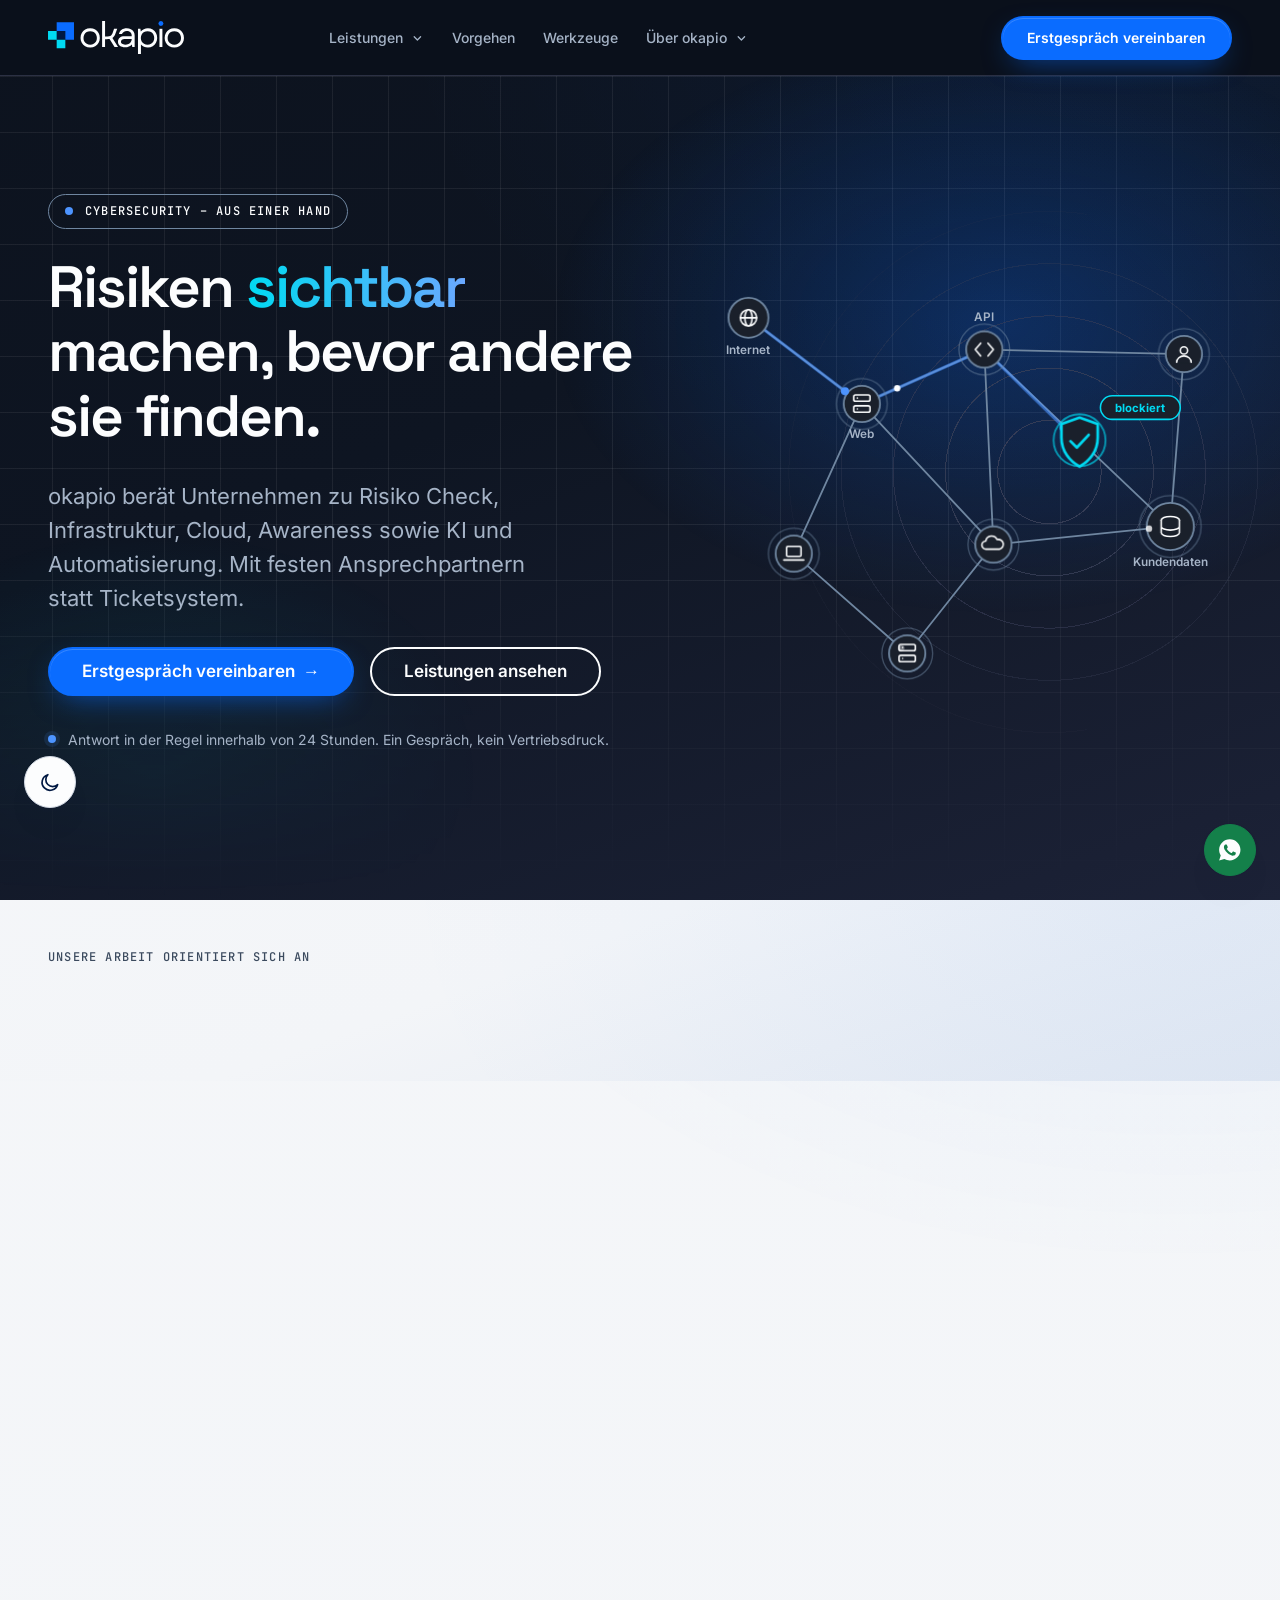
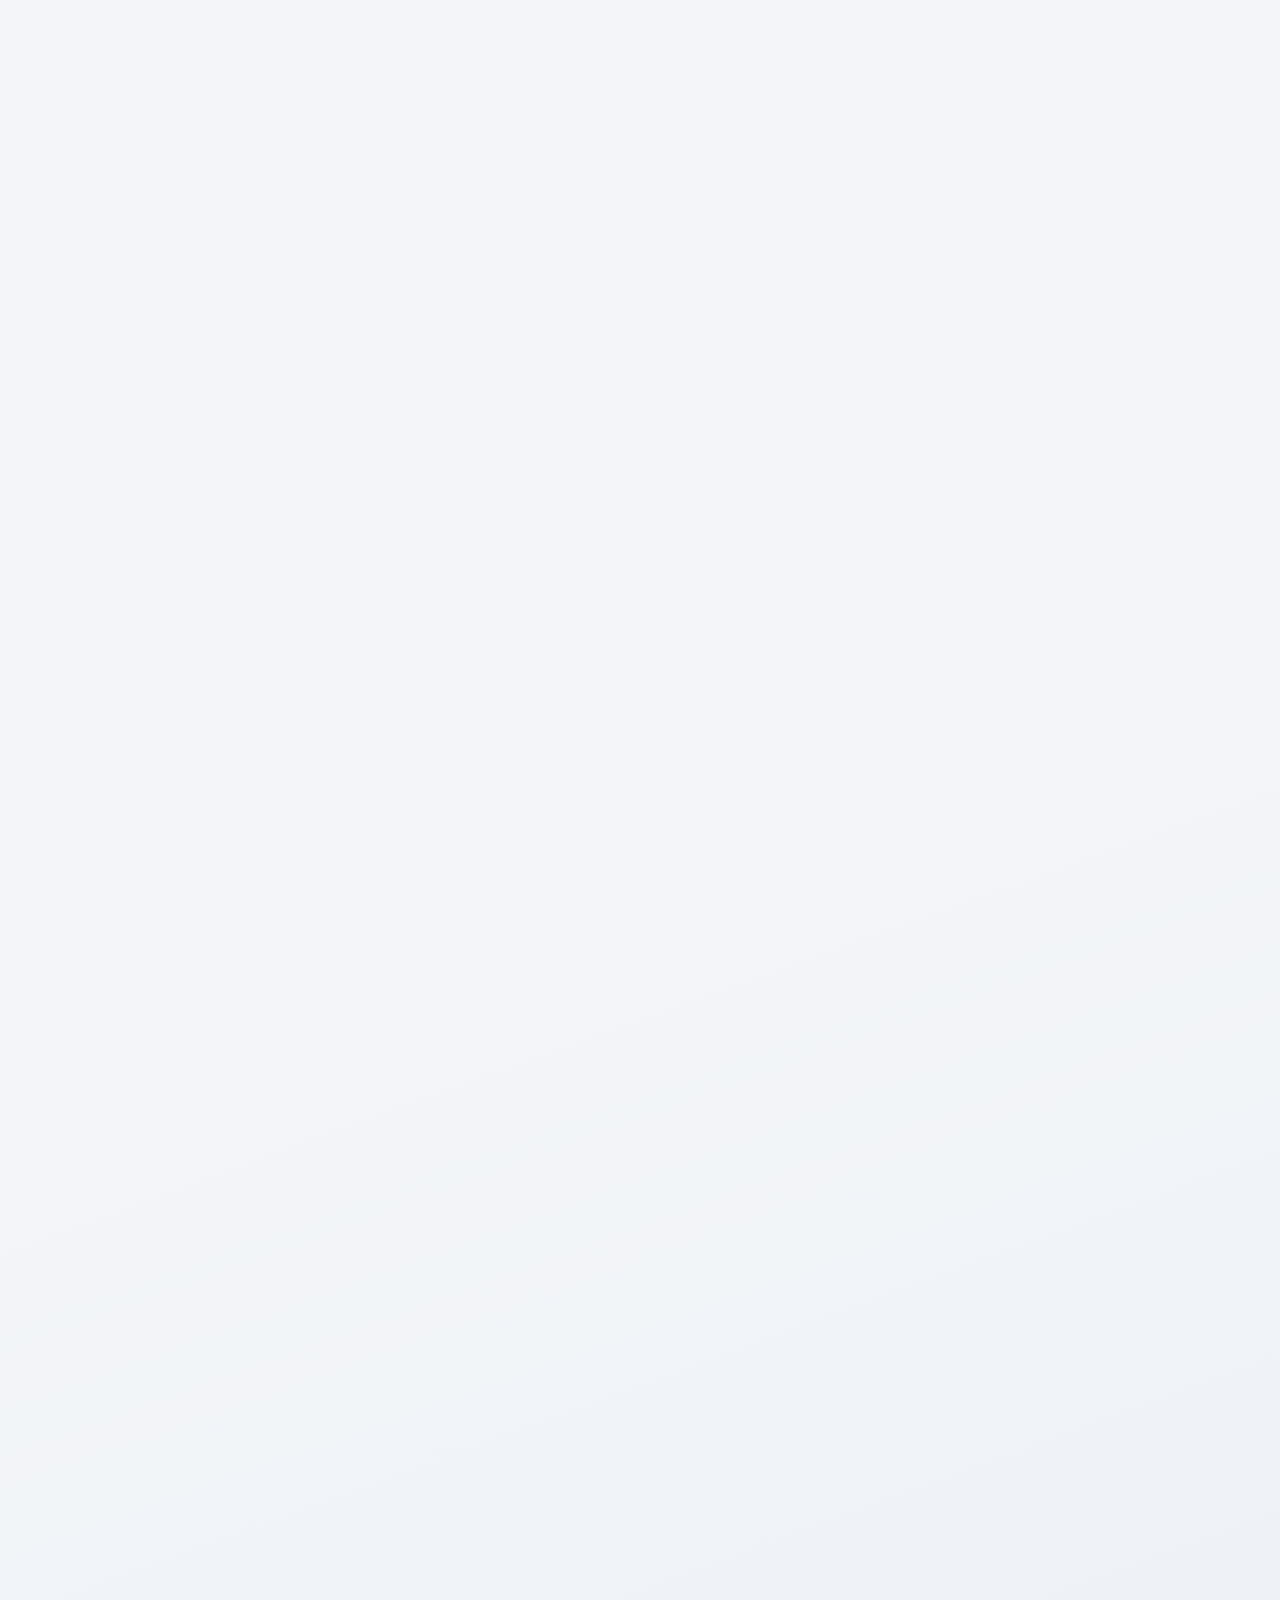
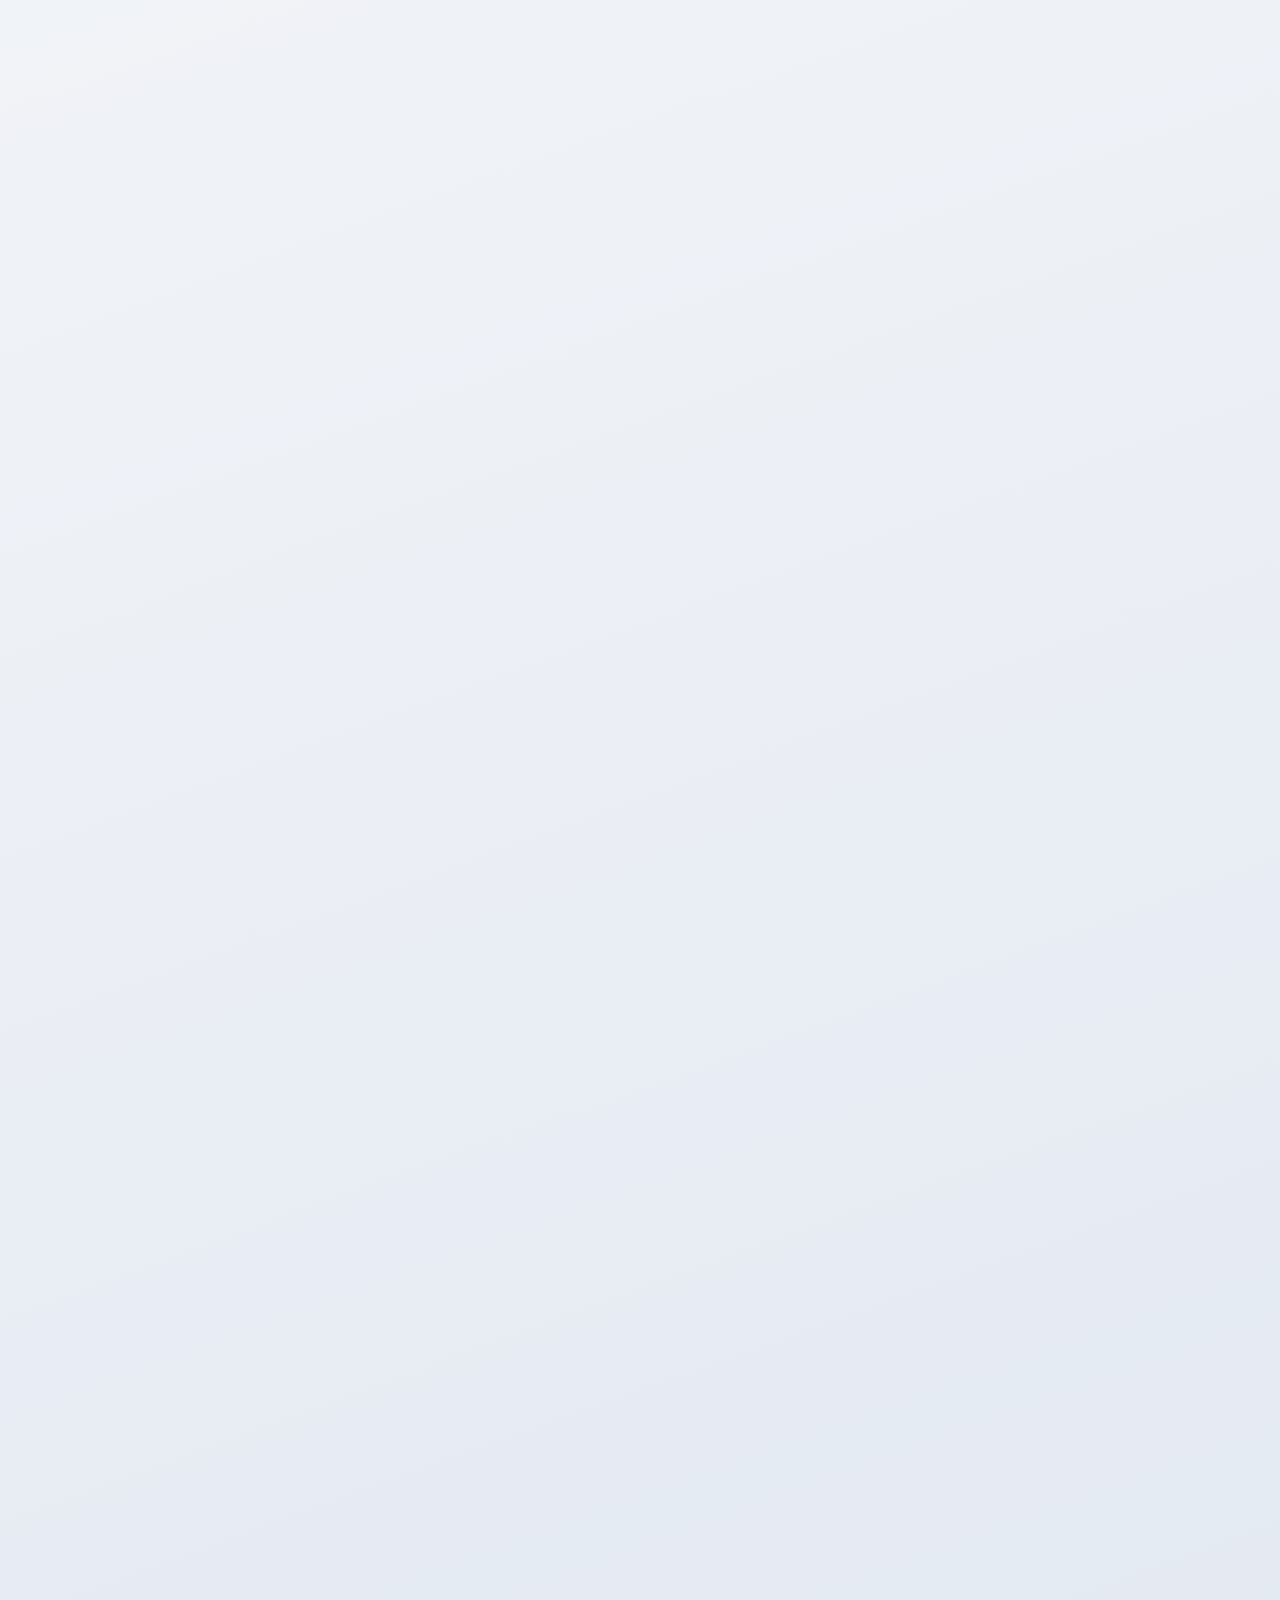
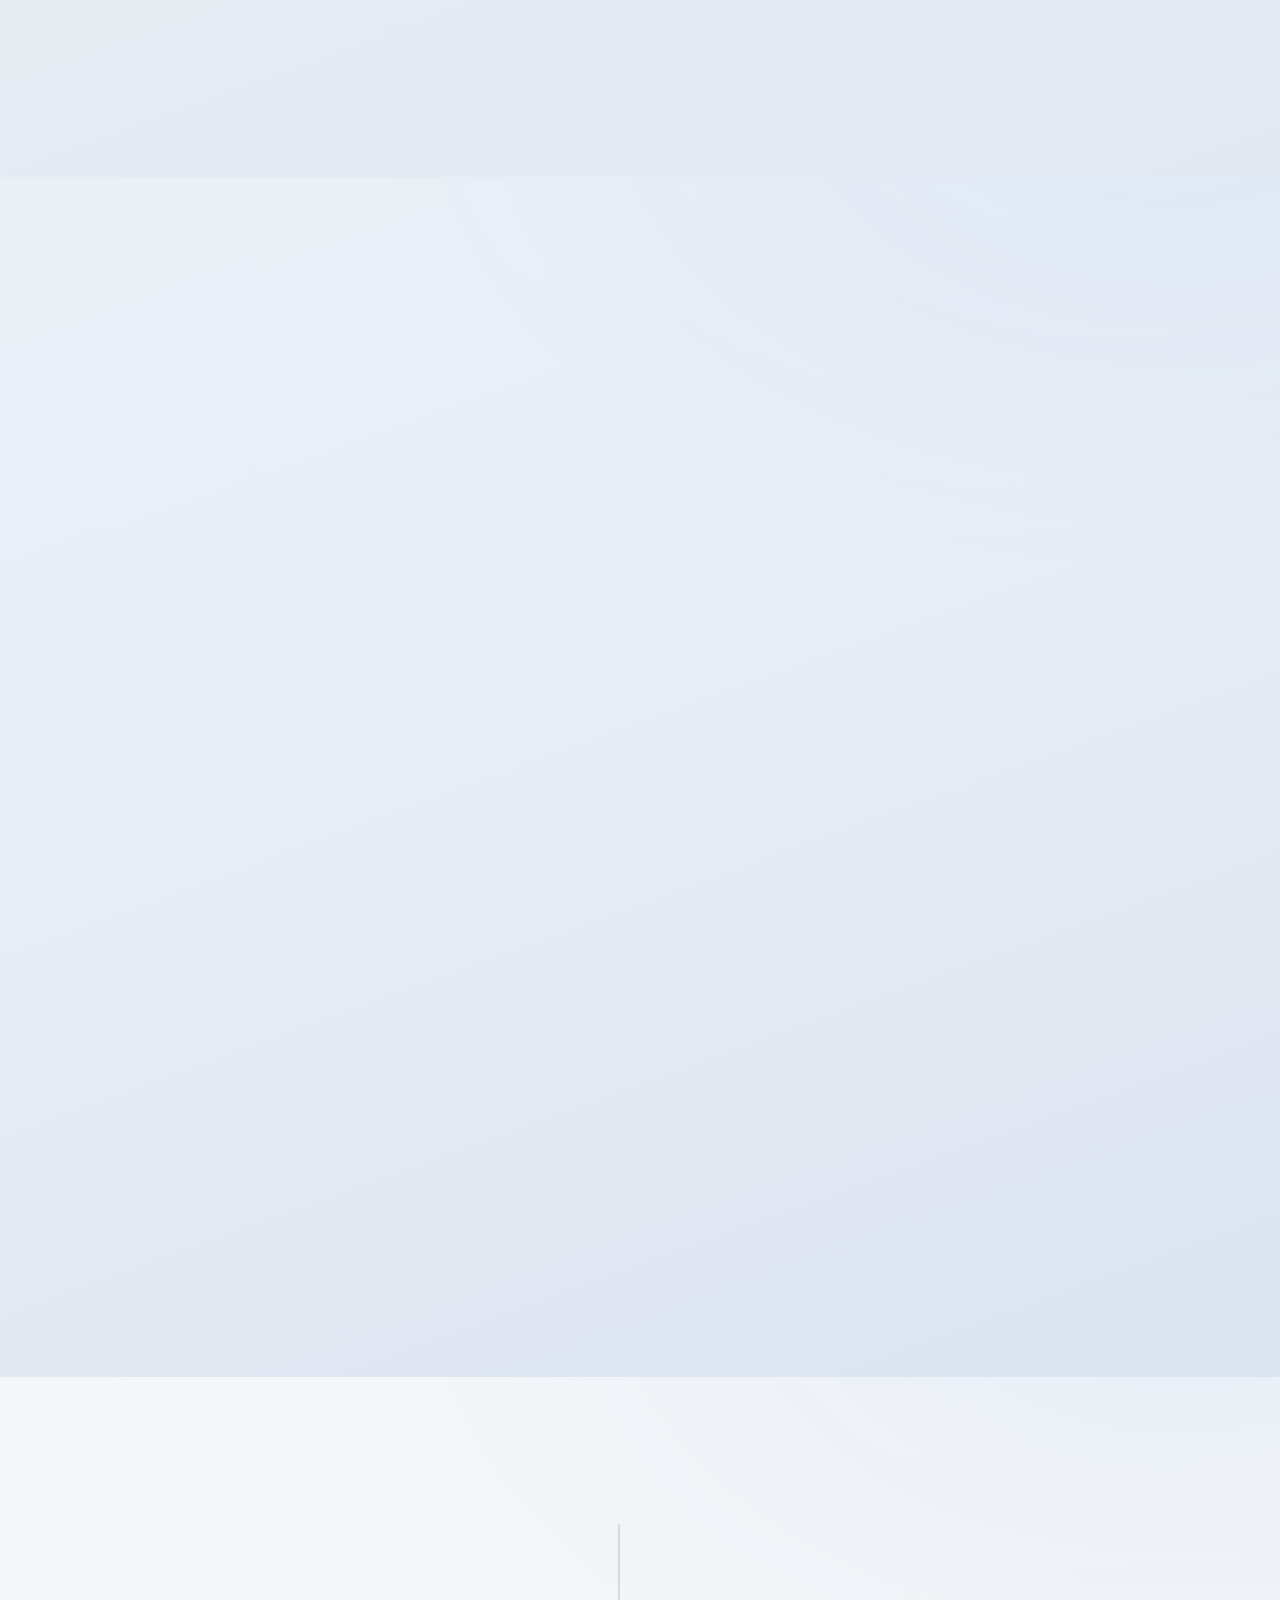
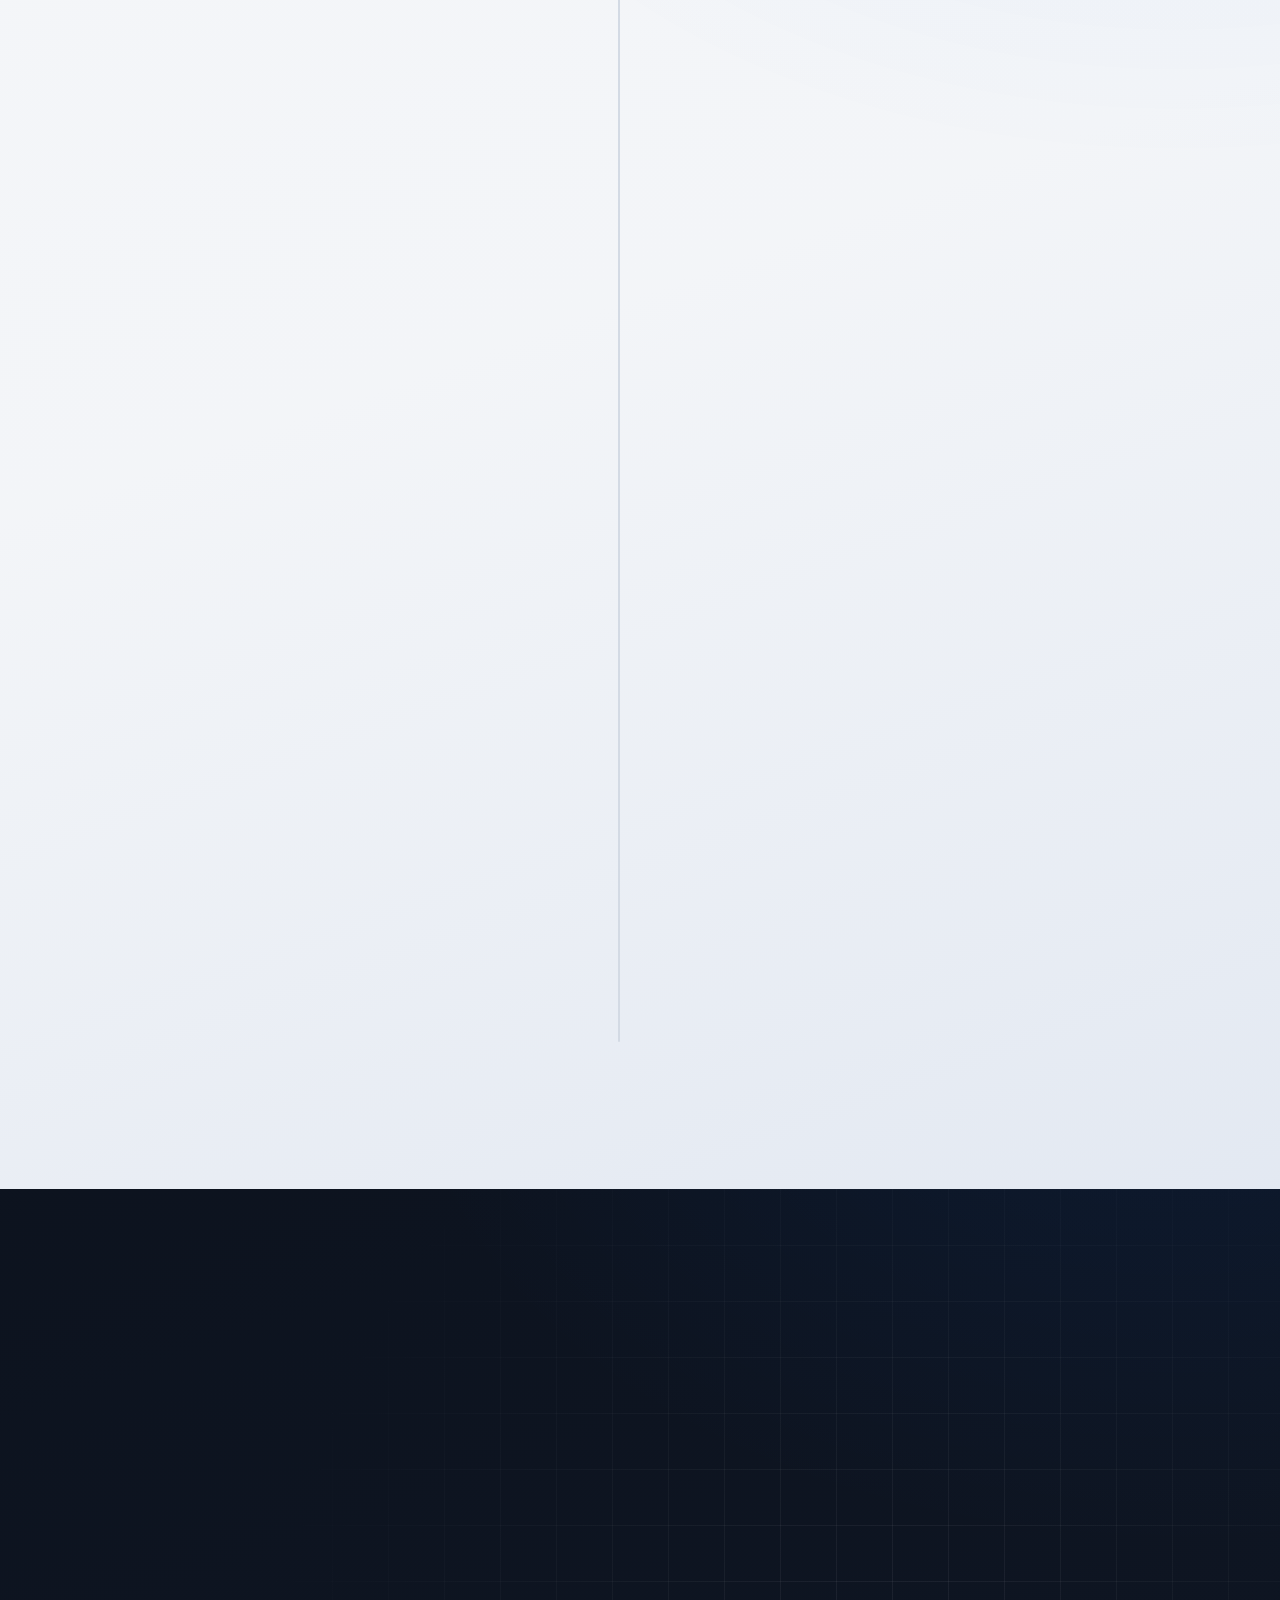
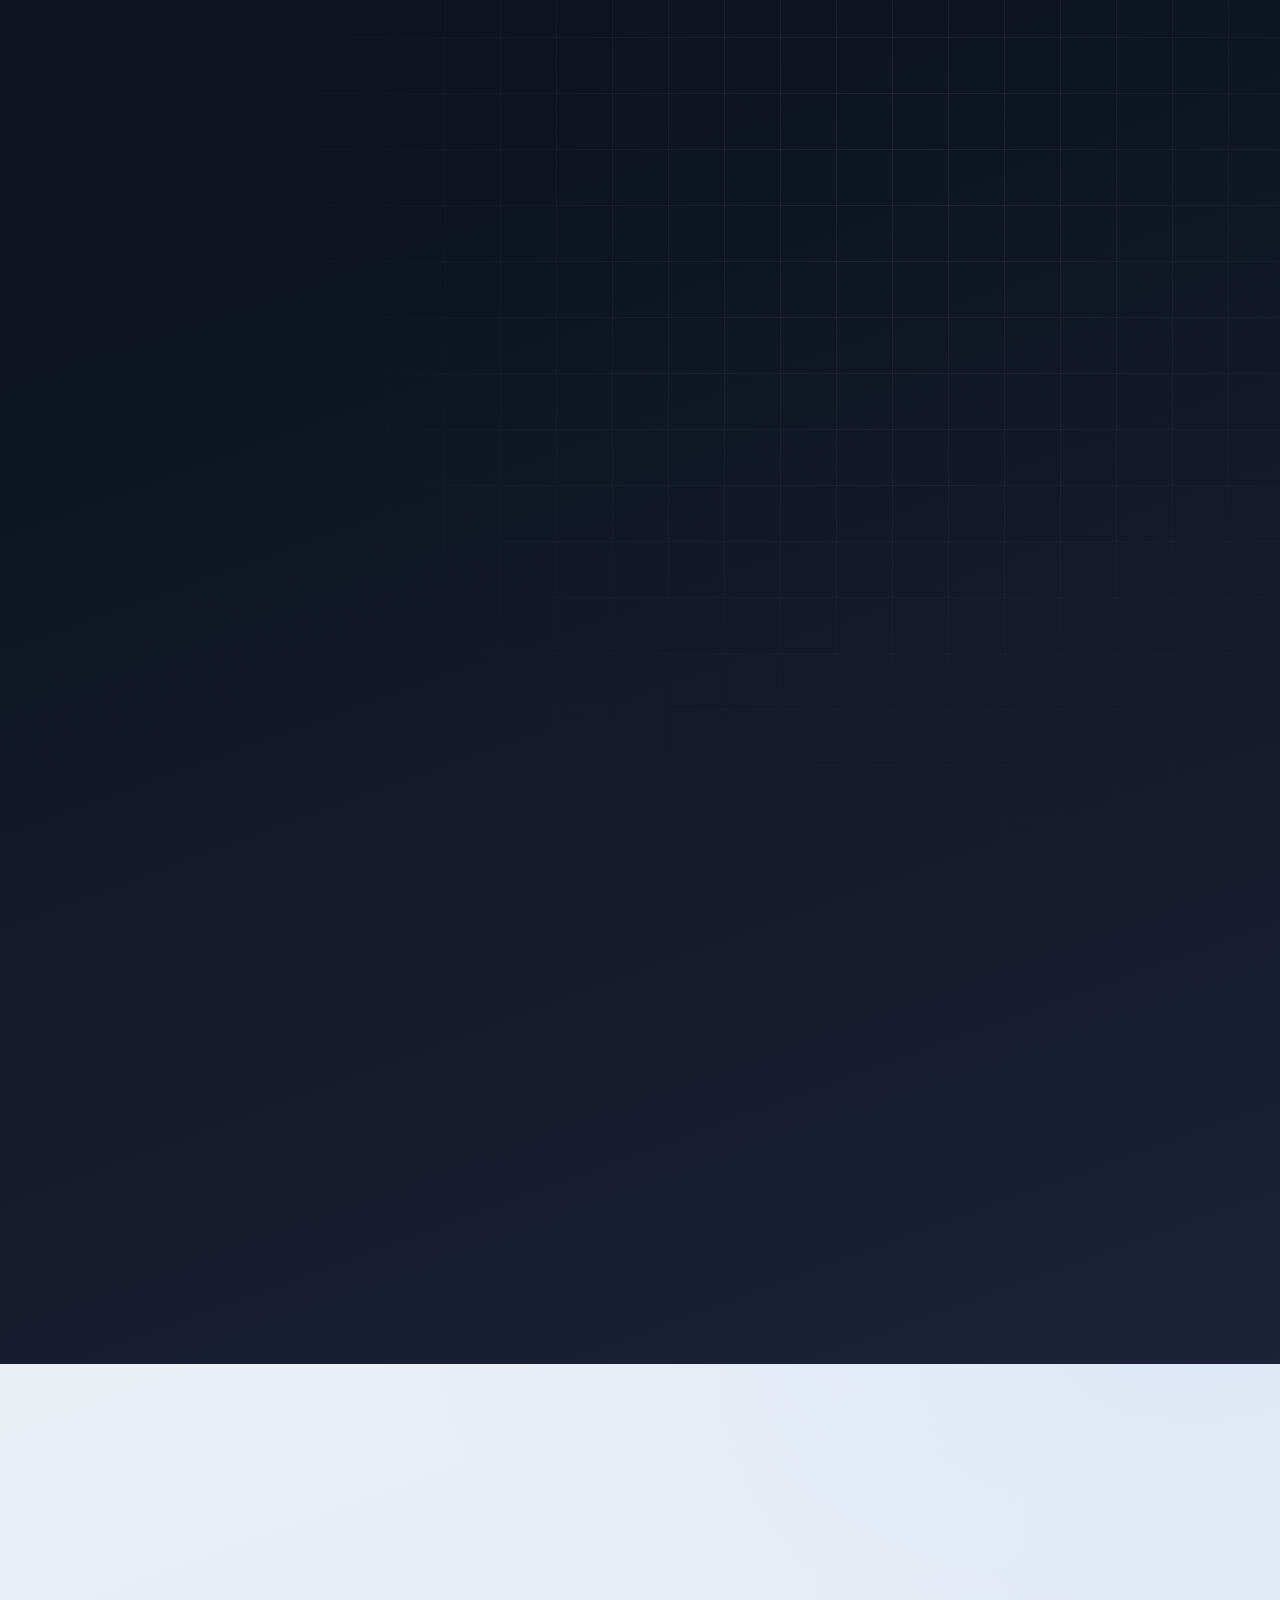
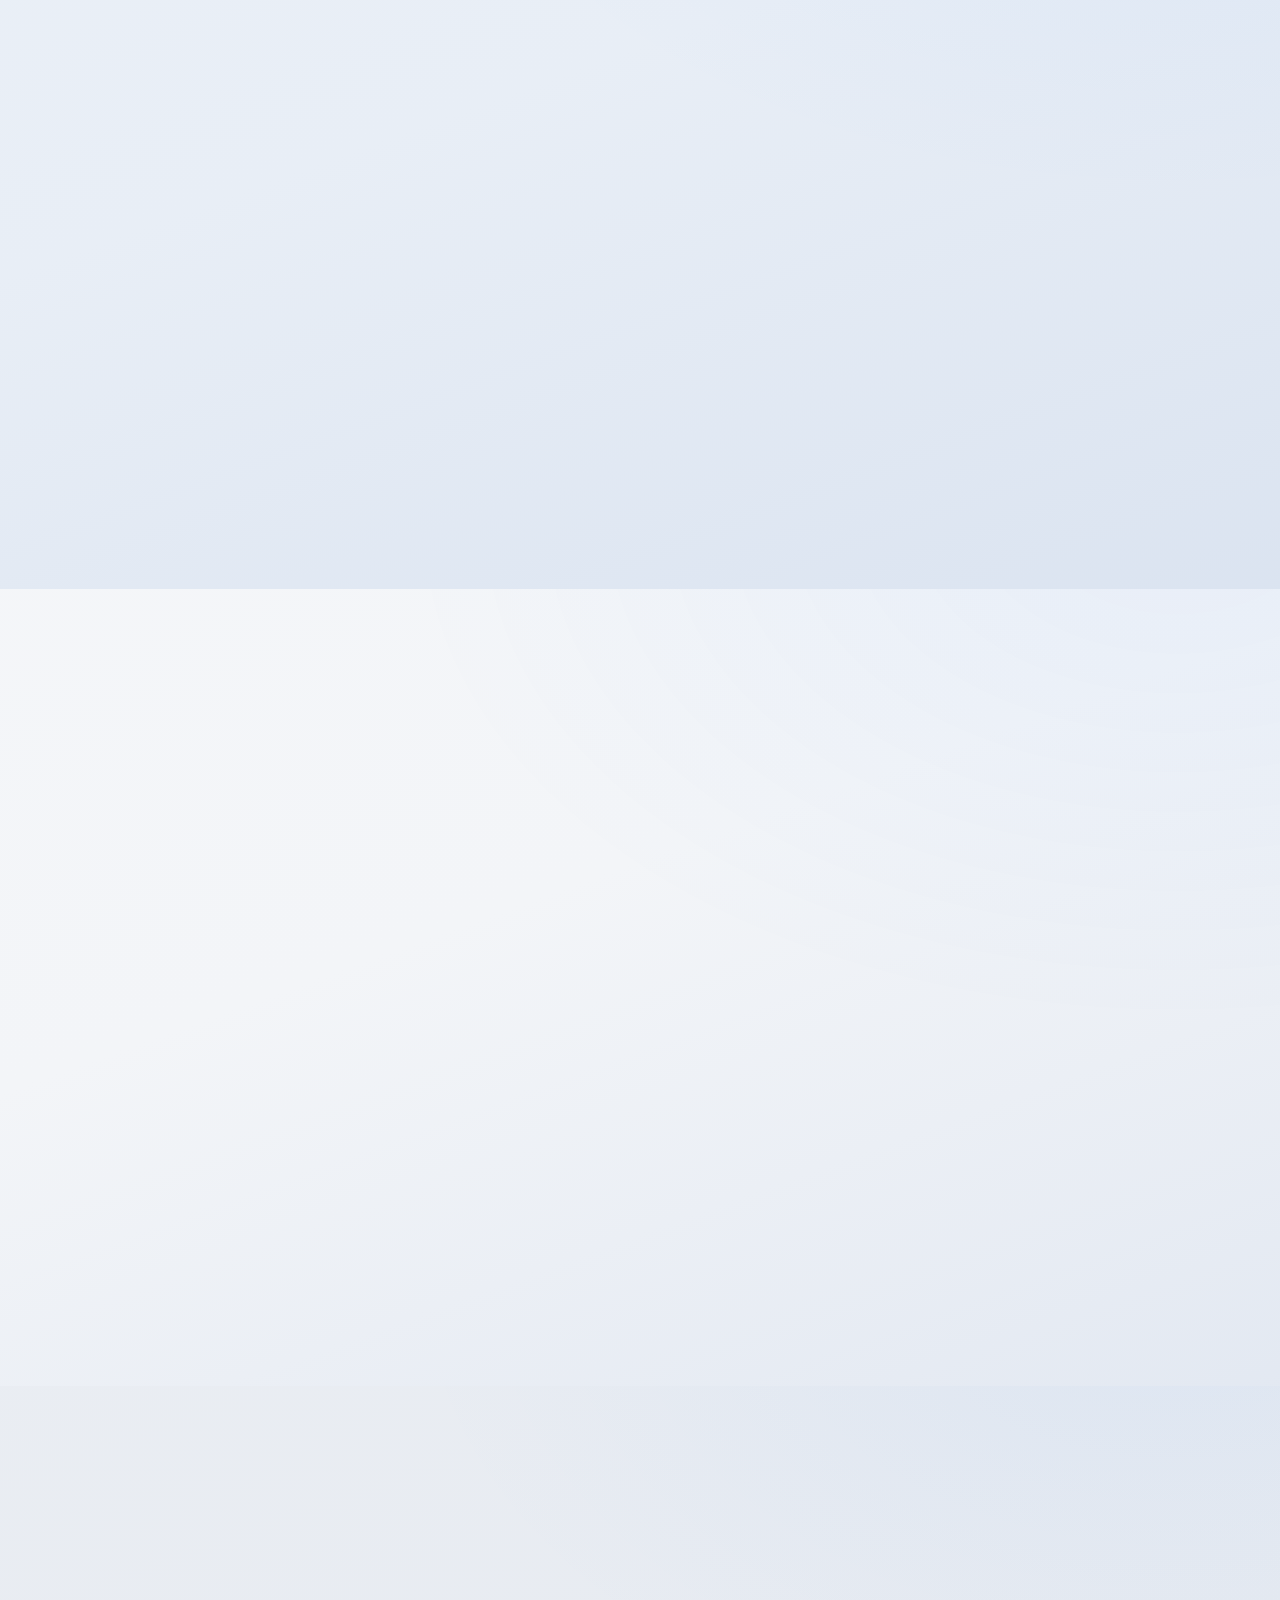
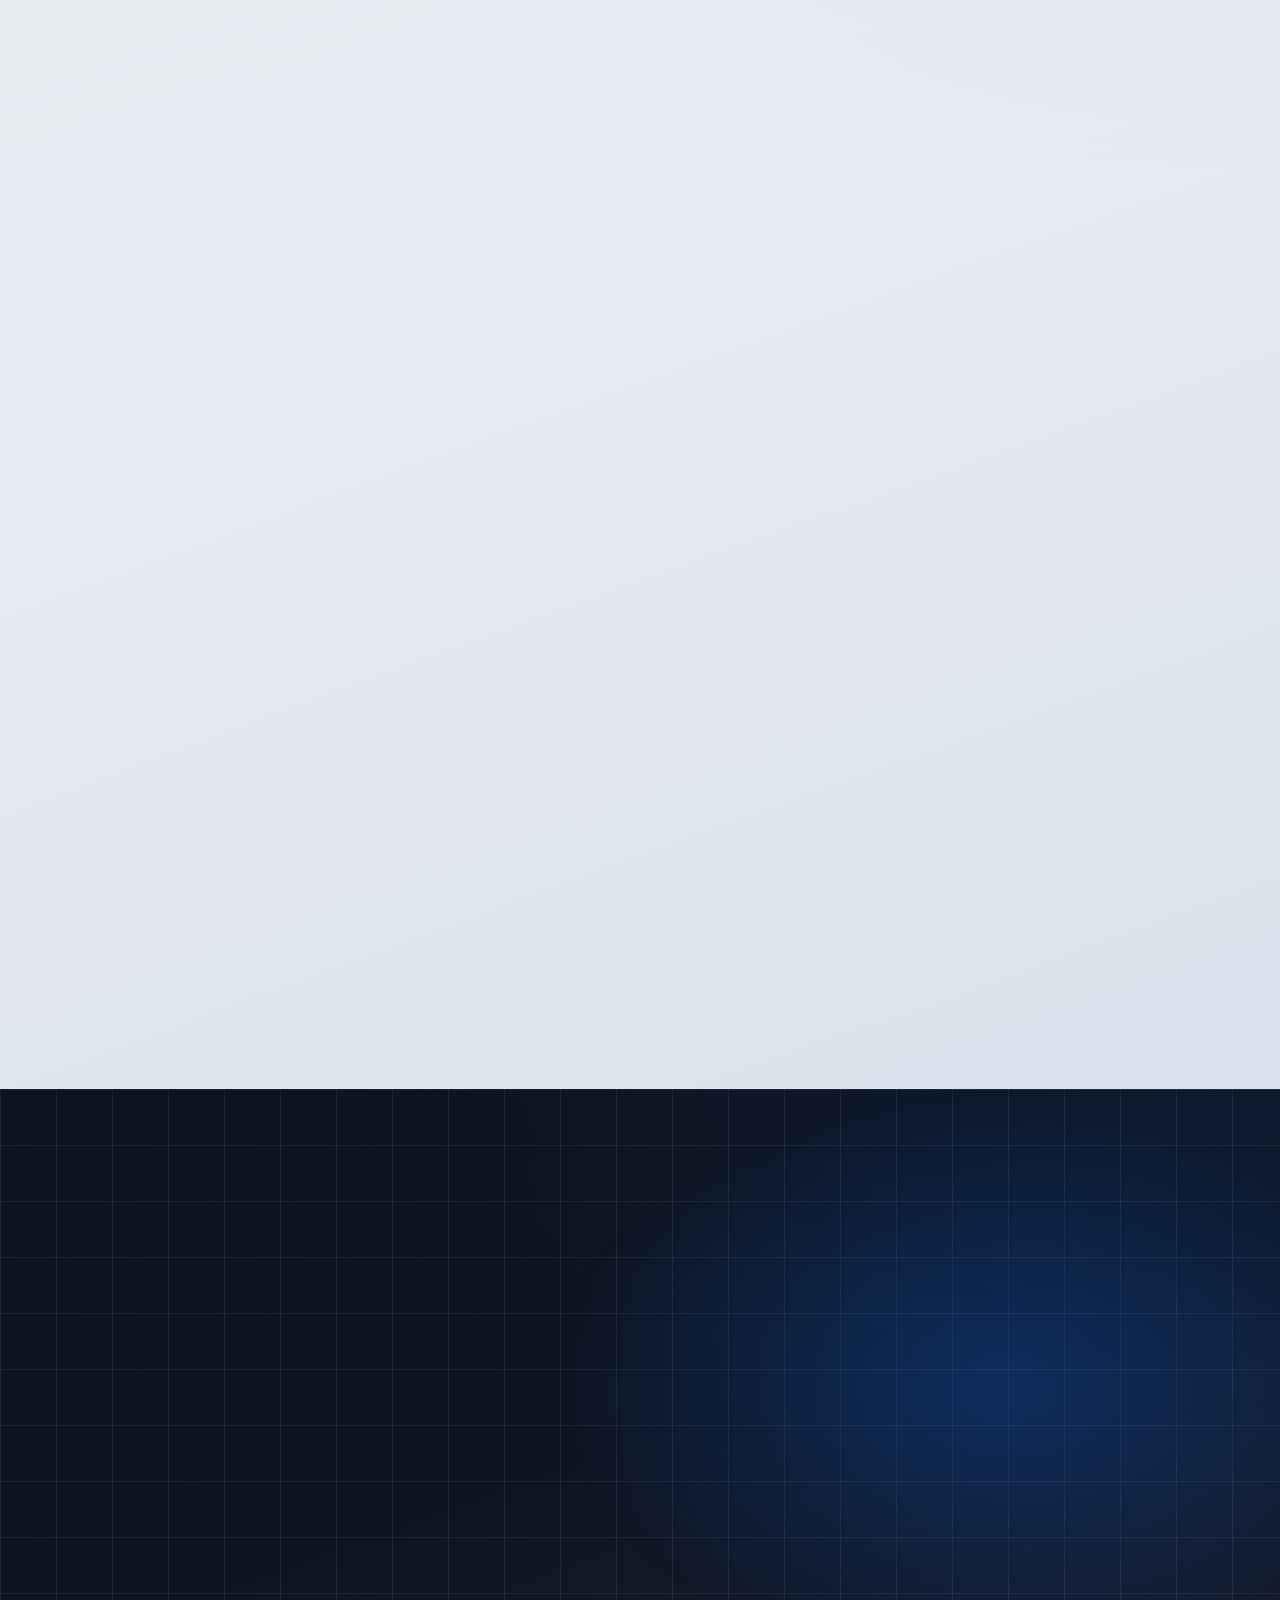
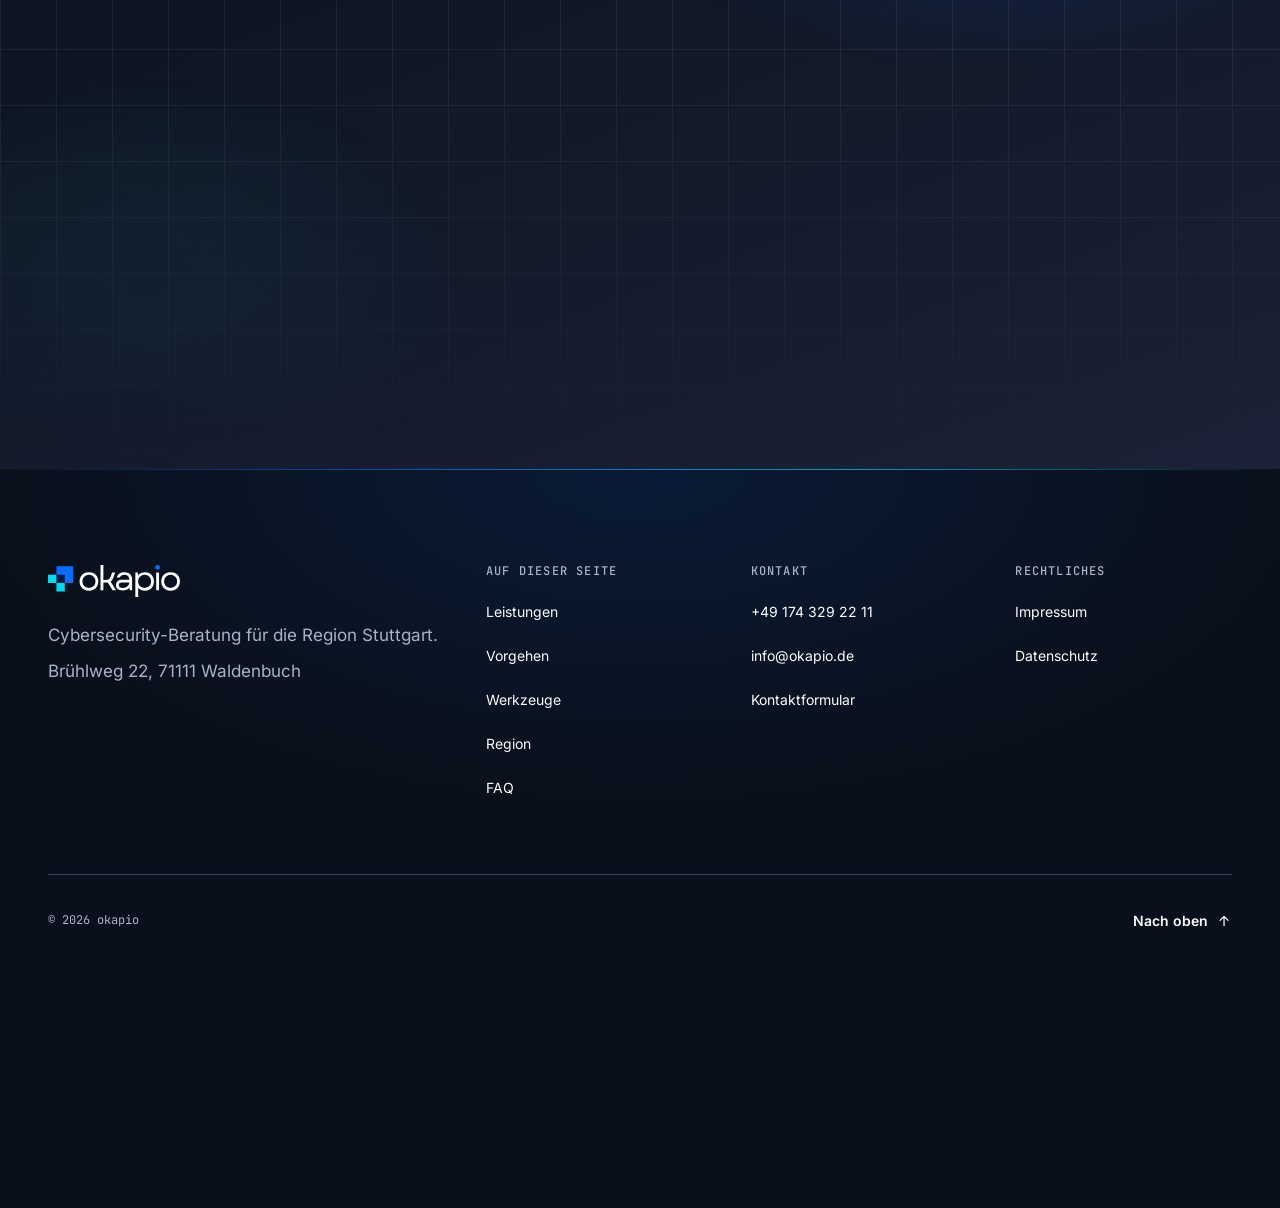
==== commit e9325362: "Hosted in Germany und Datensouveränität hervorheben Band über den Werkzeugen, Etikett und Checkpunkt" ====
--- a/index.html
+++ b/index.html
@@ -808,6 +808,13 @@
                 <p>Sie haben einen Namen und eine Telefonnummer, kein Ticket. Wer Ihr Projekt startet, führt es auch zu Ende.</p>
               </div>
             </li>
+            <li class="why-item" data-reveal data-reveal-delay="3">
+              <span class="why-item__num" aria-hidden="true">04</span>
+              <div>
+                <h3>Datensouveränität.</h3>
+                <p>Unsere Werkzeuge werden in Deutschland gehostet. Ihre Daten bleiben auf Servern in Deutschland, unter europäischem Datenschutzrecht und unter Ihrer Kontrolle.</p>
+              </div>
+            </li>
           </ol>
         </div>
         <dl class="facts" aria-label="okapio in Zahlen (strukturelle Angaben)">
@@ -902,6 +909,19 @@
           <p class="lead" data-reveal data-reveal-delay="2">Ein Überblick über Ihren Compliance-Stand und ein Blick auf Ihre von außen sichtbare Angriffsfläche. Beide Werkzeuge sind im Aufbau und noch nicht zugänglich.</p>
         </div>
 
+        <div class="sovereign" data-reveal>
+          <span class="sovereign__icon"><svg viewBox="0 0 24 24" aria-hidden="true" focusable="false"><path d="M12 3l7 3v5c0 4.5-3 8-7 10-4-2-7-5.5-7-10V6l7-3z"/><path d="M9 12l2 2 4-4"/></svg></span>
+          <div class="sovereign__body">
+            <h3>Hosted in Germany.</h3>
+            <p>Unsere Werkzeuge werden in Deutschland gehostet. Ihre Daten liegen auf Servern in Deutschland und unterliegen dem europäischen Datenschutzrecht. Das stärkt Ihre Datensouveränität: Sie behalten die Kontrolle darüber, wo Ihre Daten liegen und wer sie verarbeitet.</p>
+          </div>
+          <ul class="sovereign__points" aria-label="Datensouveränität">
+            <li>Server in Deutschland</li>
+            <li>Europäisches Datenschutzrecht</li>
+            <li>Kontrolle über Ihre Daten</li>
+          </ul>
+        </div>
+
         <div class="tools">
           <!-- Compliance Copilot -->
           <article class="tool" aria-labelledby="tool-cc-title" data-reveal data-spot>
@@ -909,6 +929,7 @@
               <h3 id="tool-cc-title">Compliance Copilot</h3>
               <span class="tool__status"><span class="tool__dot" aria-hidden="true"></span>Im Aufbau</span>
             </header>
+            <p class="tool__host"><svg viewBox="0 0 24 24" aria-hidden="true" focusable="false"><path d="M12 3l7 3v5c0 4.5-3 8-7 10-4-2-7-5.5-7-10V6l7-3z"/><path d="M9 12l2 2 4-4"/></svg>Hosted in Germany</p>
             <p class="tool__text">Frameworks aktivieren, Controls abarbeiten und den Fortschritt über die Zeit verfolgen. Jederzeit einsehbar, ohne auf den nächsten Termin zu warten.</p>
             <div class="tool__panel" data-illustration="tool" role="group" aria-label="Vorschau des Compliance Copilot mit Beispieldaten">
               <div class="tool__panel-head"><span class="tool__chrome" aria-hidden="true"><span></span><span></span><span></span></span><span class="tool__panel-title">Vorschau</span><span class="tag">Beispieldaten</span></div>
@@ -926,6 +947,7 @@
               </ul>
             </div>
             <ul class="checks">
+              <li>Hosted in Germany: Betrieb auf Servern in Deutschland</li>
               <li>Mehrere Frameworks an einem Ort: NIS2, DSGVO, BSI IT-Grundschutz, CRA und MVSP</li>
               <li>Live-Score und Verlauf: Snapshots zeigen den Fortschritt über die Zeit</li>
               <li>KI-gestützte Nachweisprüfung: Die KI schlägt einen Status vor, Sie bestätigen</li>
@@ -939,6 +961,7 @@
               <h3 id="tool-asm-title">Attack Surface Monitor</h3>
               <span class="tool__status"><span class="tool__dot" aria-hidden="true"></span>Im Aufbau</span>
             </header>
+            <p class="tool__host"><svg viewBox="0 0 24 24" aria-hidden="true" focusable="false"><path d="M12 3l7 3v5c0 4.5-3 8-7 10-4-2-7-5.5-7-10V6l7-3z"/><path d="M9 12l2 2 4-4"/></svg>Hosted in Germany</p>
             <p class="tool__text">Domains, Subdomains, IP-Adressen und Zertifikate werden erfasst, Findings nach Schweregrad geordnet. Damit Sie sehen, was von außen sichtbar ist, bevor andere es tun.</p>
             <div class="tool__panel tool__panel--scan" data-illustration="tool" role="group" aria-label="Vorschau des Attack Surface Monitor mit Beispieldaten">
               <span class="tool__scan" aria-hidden="true"></span>
@@ -956,6 +979,7 @@
               </ul>
             </div>
             <ul class="checks">
+              <li>Hosted in Germany: Betrieb auf Servern in Deutschland</li>
               <li>Assets automatisch im Blick: Domains, Subdomains, IPs, offene Ports, Zertifikate</li>
               <li>Findings nach Schweregrad: kritisch, hoch, mittel, niedrig</li>
               <li>Scan direkt anfragen</li>
@@ -963,7 +987,7 @@
             </ul>
           </article>
         </div>
-        <p class="tools__note" data-reveal>Die Werte in den Vorschauen sind Beispieldaten und keine Kundendaten. Zugang folgt, sobald die Werkzeuge bereitstehen.</p>
+        <p class="tools__note" data-reveal>Die Werte in den Vorschauen sind Beispieldaten und keine Kundendaten. Zugang folgt, sobald die Werkzeuge bereitstehen. Beide Werkzeuge werden in Deutschland gehostet.</p>
       </div>
     </section>
 
@@ -1114,6 +1138,10 @@
             <div class="faq-list__answer"><p>Auf Wunsch begleiten wir die wichtigsten Maßnahmen und prüfen, ob sie wirken. Was Ihre IT oder Ihr Dienstleister selbst umsetzt, stimmen wir mit den Beteiligten ab.</p></div>
           </details>
           <details>
+            <summary>Wo werden unsere Daten gespeichert?</summary>
+            <div class="faq-list__answer"><p>Unsere Werkzeuge werden in Deutschland gehostet. Ihre Daten liegen auf Servern in Deutschland und unterliegen dem europäischen Datenschutzrecht. Wir besprechen mit Ihnen vorab, welche Daten verarbeitet werden und wie lange sie gespeichert bleiben.</p></div>
+          </details>
+          <details>
             <summary>Für welche Unternehmen arbeiten Sie?</summary>
             <div class="faq-list__answer"><p>Für Unternehmen aus allen Branchen, vor Ort in der Region Stuttgart und remote in ganz Baden-Württemberg.</p></div>
           </details>
--- a/assets/css/tokens.css
+++ b/assets/css/tokens.css
@@ -257,6 +257,8 @@
   --size-divider: 3.5rem;
   --size-brand: 8.5rem;
   --size-brand-footer: 8.25rem;
+  --size-sovereign-icon: 3.25rem;   /* Schild im Hosted-in-Germany-Band */
+  --size-host-icon: 1rem;           /* Schild im Hosted-in-Germany-Etikett */
   --size-marker: 0.6rem;
   --size-edge: 5rem;
   --pad-card: clamp(1.5rem, 3vw, 2.75rem);
--- a/assets/css/components.css
+++ b/assets/css/components.css
@@ -440,6 +440,19 @@
 .sev--crit { background: var(--c-btn-bg); border-color: var(--c-btn-bg); color: var(--c-btn-text); }
 .sev--high { border-color: var(--c-accent); color: var(--c-accent-text); }
 .sev--mid { border-color: var(--c-line-strong); color: var(--c-text-muted); }
+/* Hosted in Germany / Datensouveränität: Band über den Werkzeugen und Etikett je Werkzeug */
+.sovereign { display: grid; gap: var(--space-5); align-items: center; margin-block-end: var(--space-7); padding: var(--space-6); border: var(--line-w) solid color-mix(in srgb, var(--c-accent) 40%, var(--c-line)); border-radius: var(--r-lg); background: linear-gradient(135deg, var(--c-accent-tint), transparent 70%), var(--c-surface); }
+.sovereign__icon { display: grid; place-items: center; inline-size: var(--size-sovereign-icon); block-size: var(--size-sovereign-icon); border-radius: 50%; background: var(--c-accent-tint); color: var(--c-accent-text); }
+.sovereign__icon svg { inline-size: 60%; block-size: 60%; }
+.sovereign svg, .tool__host svg { fill: none; stroke: currentColor; stroke-width: 1.7; stroke-linecap: round; stroke-linejoin: round; }
+.sovereign__body h3 { margin-block-end: var(--space-2); }
+.sovereign__body p { color: var(--c-text-muted); }
+.sovereign__points { display: flex; flex-wrap: wrap; gap: var(--space-2); }
+.sovereign__points li { padding: var(--space-1) var(--space-3); border: var(--line-w) solid var(--c-line-strong); border-radius: var(--r-pill); font-family: var(--font-mono); font-size: var(--fs-xs); font-weight: var(--fw-medium); color: var(--c-text); }
+@media (min-width: 48em) { .sovereign { grid-template-columns: auto minmax(0, 1fr); } .sovereign__points { grid-column: 2; } }
+@media (min-width: 64em) { .sovereign { grid-template-columns: auto minmax(0, 1.5fr) minmax(0, 1fr); } .sovereign__points { grid-column: auto; justify-content: flex-end; } }
+.tool__host { display: inline-flex; align-items: center; gap: var(--space-2); justify-self: start; padding: var(--space-1) var(--space-3); border: var(--line-w) solid color-mix(in srgb, var(--c-accent) 35%, transparent); border-radius: var(--r-pill); background: var(--c-accent-tint); font-family: var(--font-mono); font-size: var(--fs-xs); font-weight: var(--fw-medium); letter-spacing: var(--ls-mono); color: var(--c-accent-text); }
+.tool__host svg { inline-size: var(--size-host-icon); block-size: var(--size-host-icon); }
 .tools__note { margin-block-start: var(--space-7); font-size: var(--fs-sm); color: var(--c-text-muted); max-inline-size: var(--measure-note); }
 @media (max-width: 30em) { .stats { grid-template-columns: repeat(2, minmax(0, 1fr)); } }
 
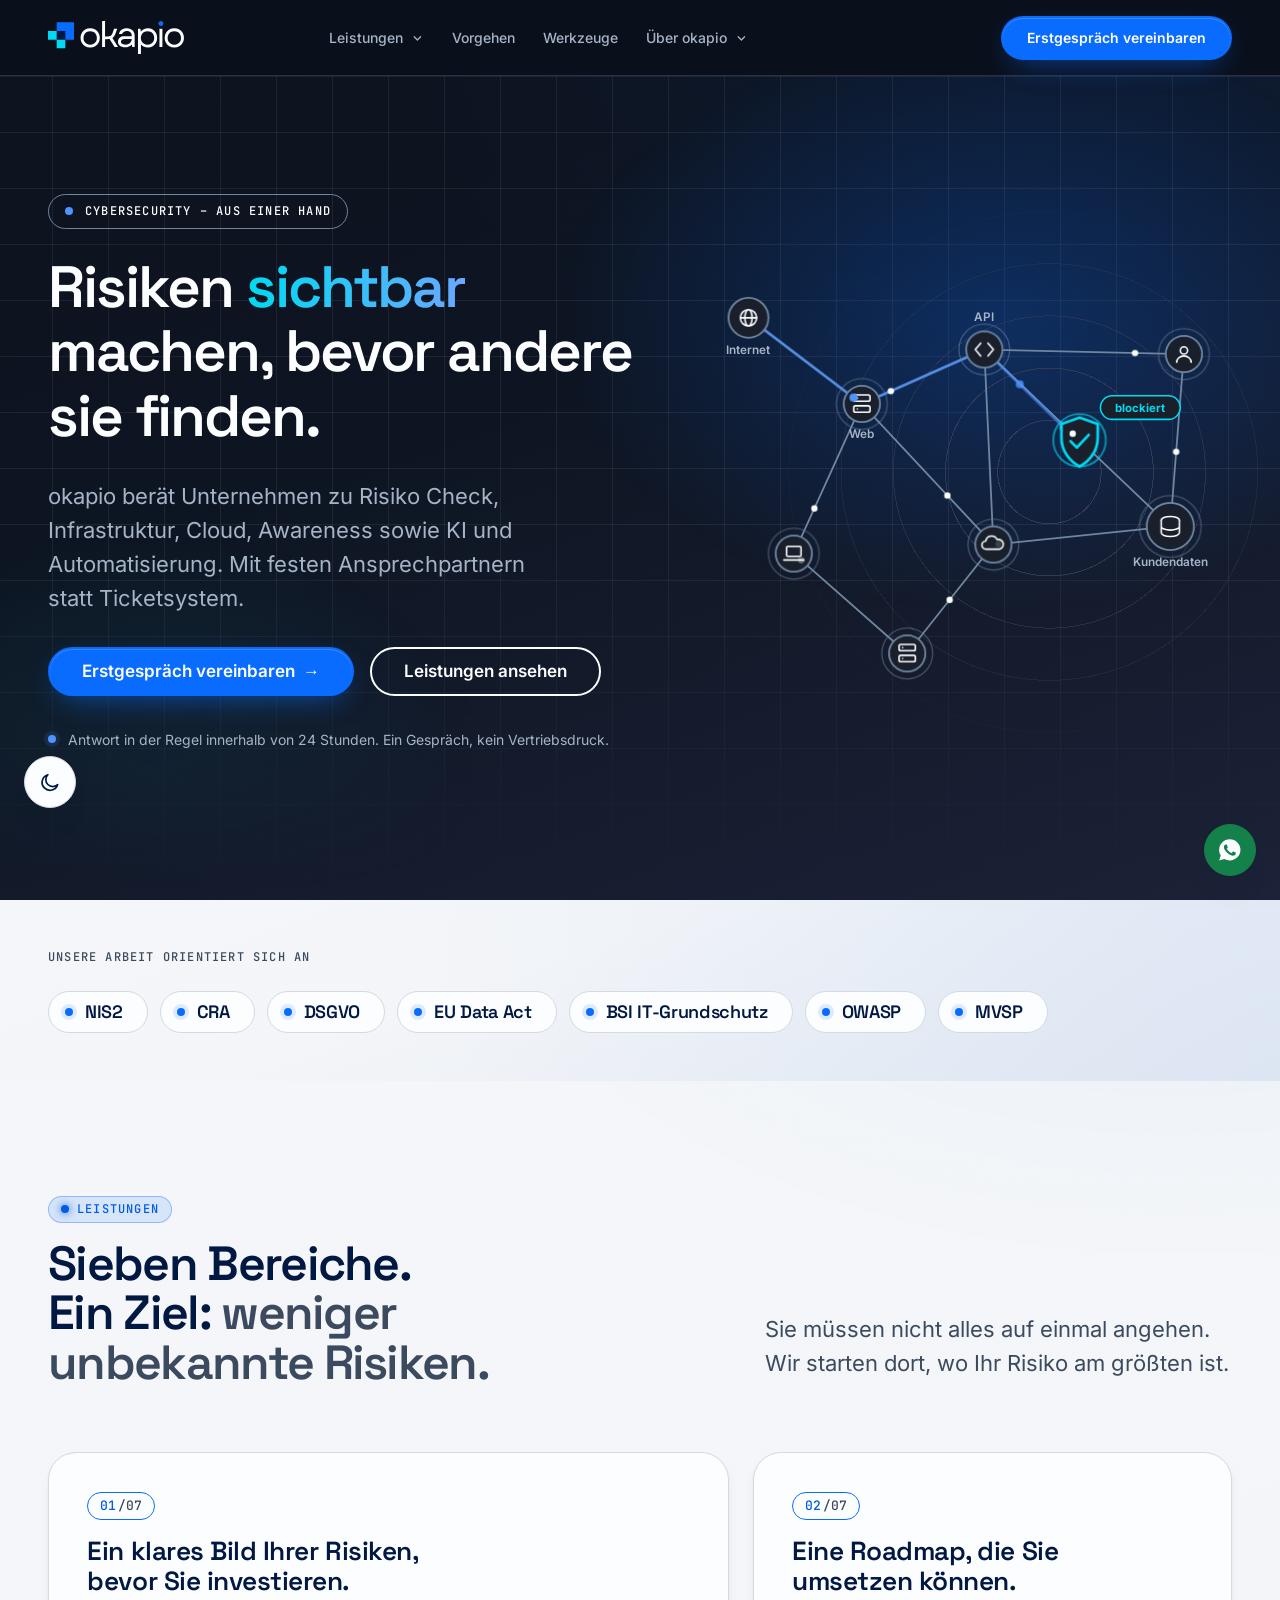
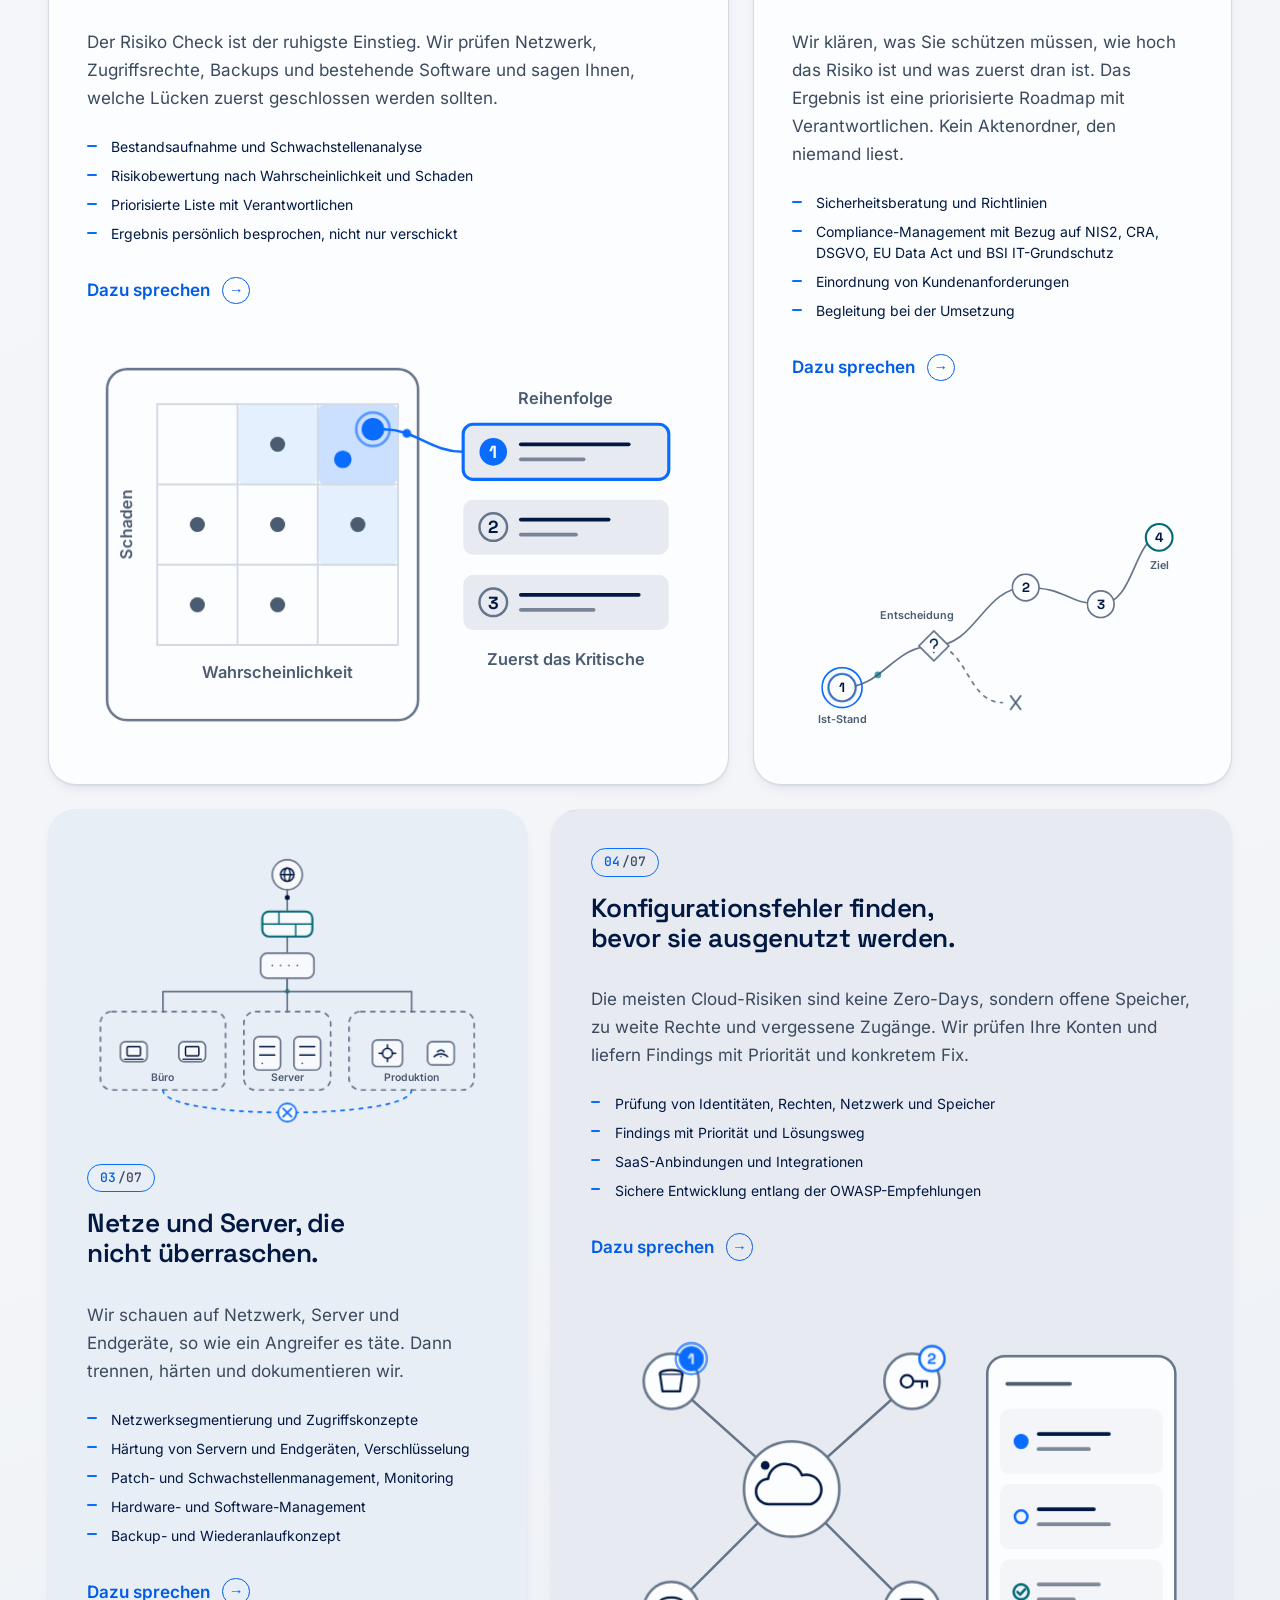
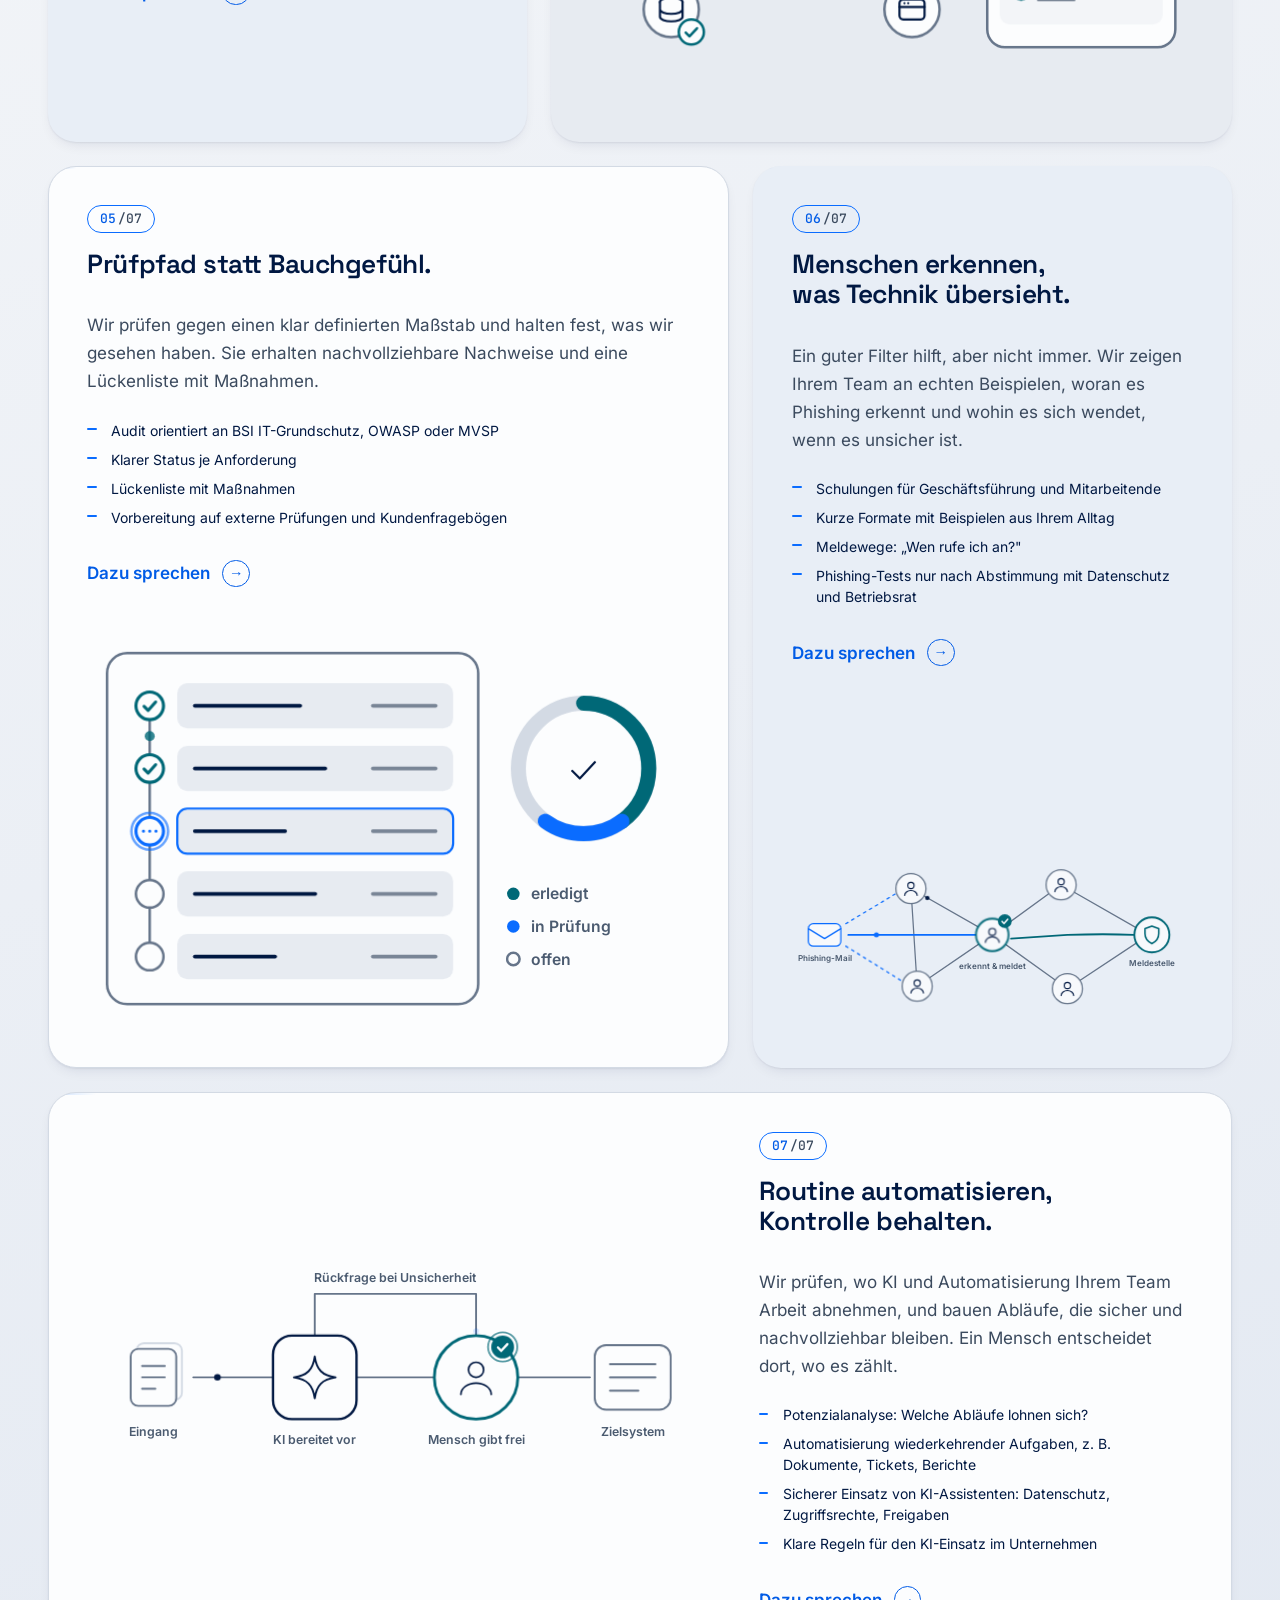
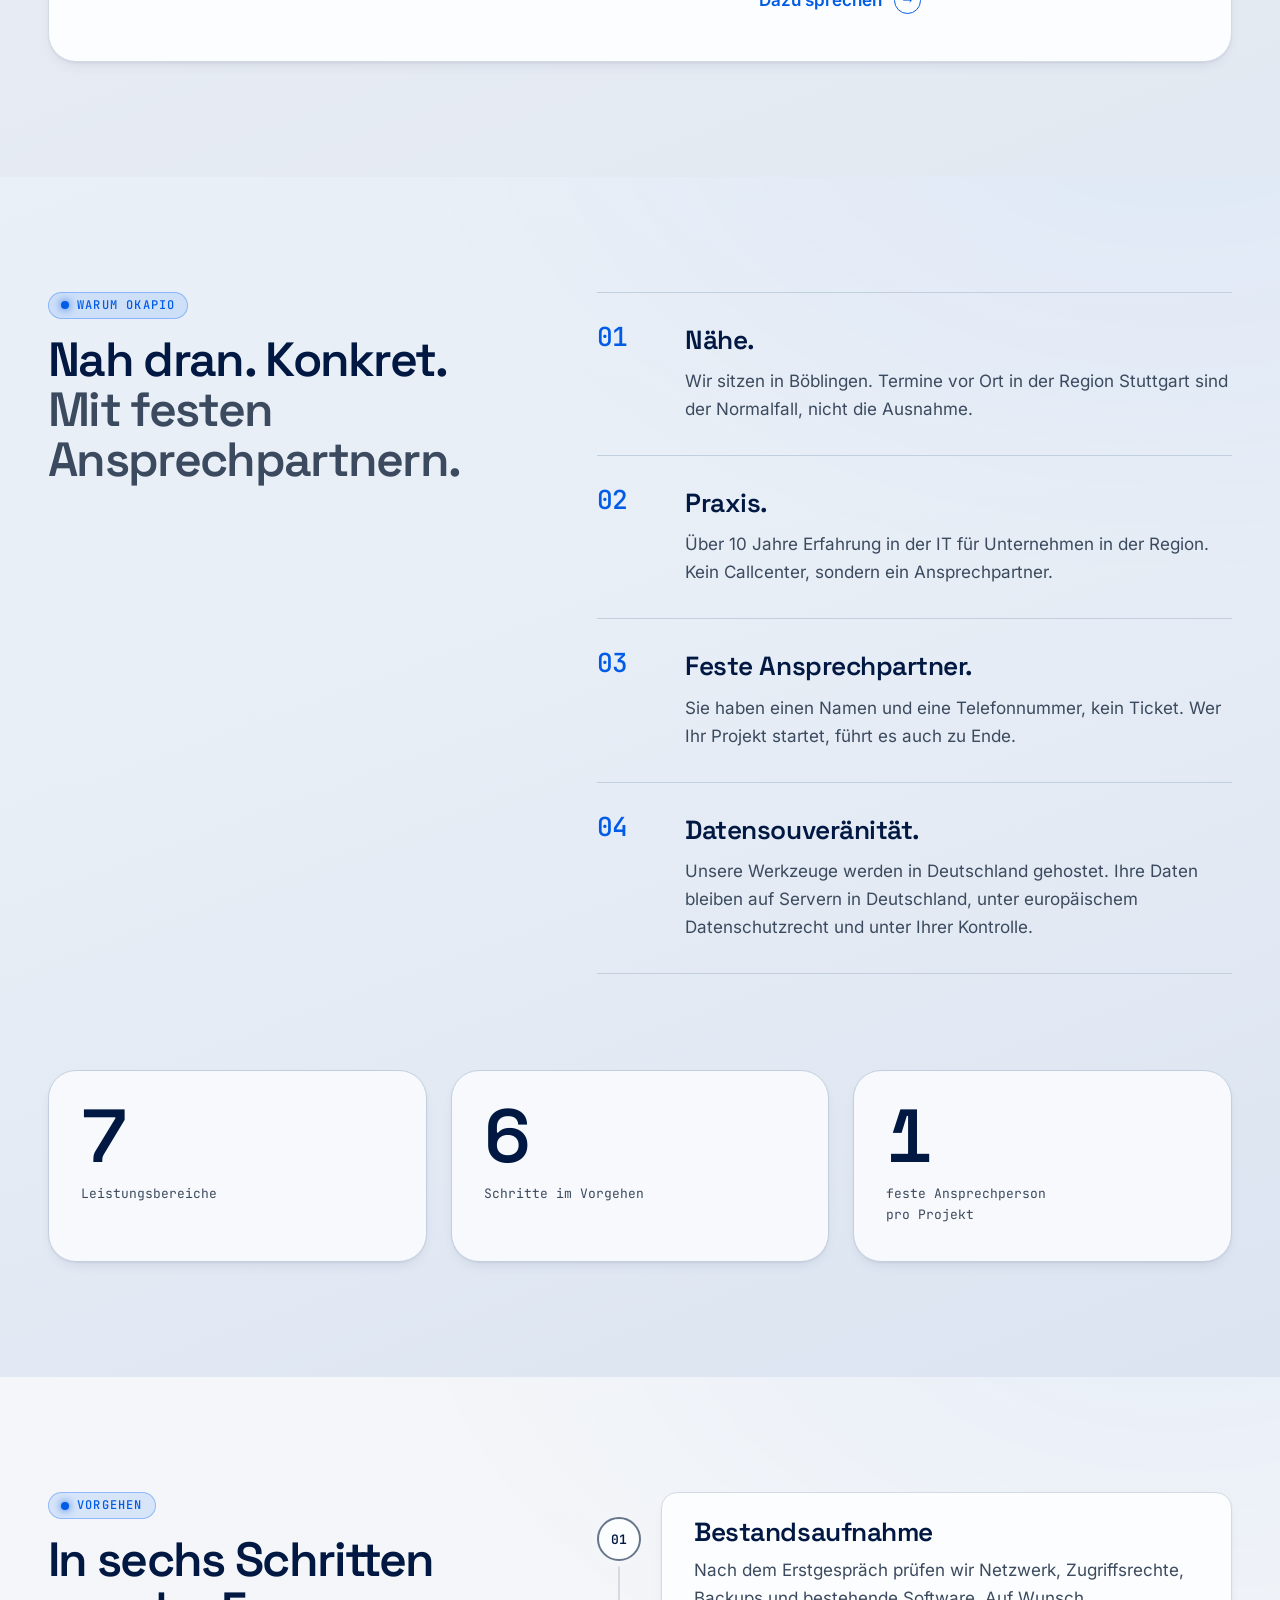
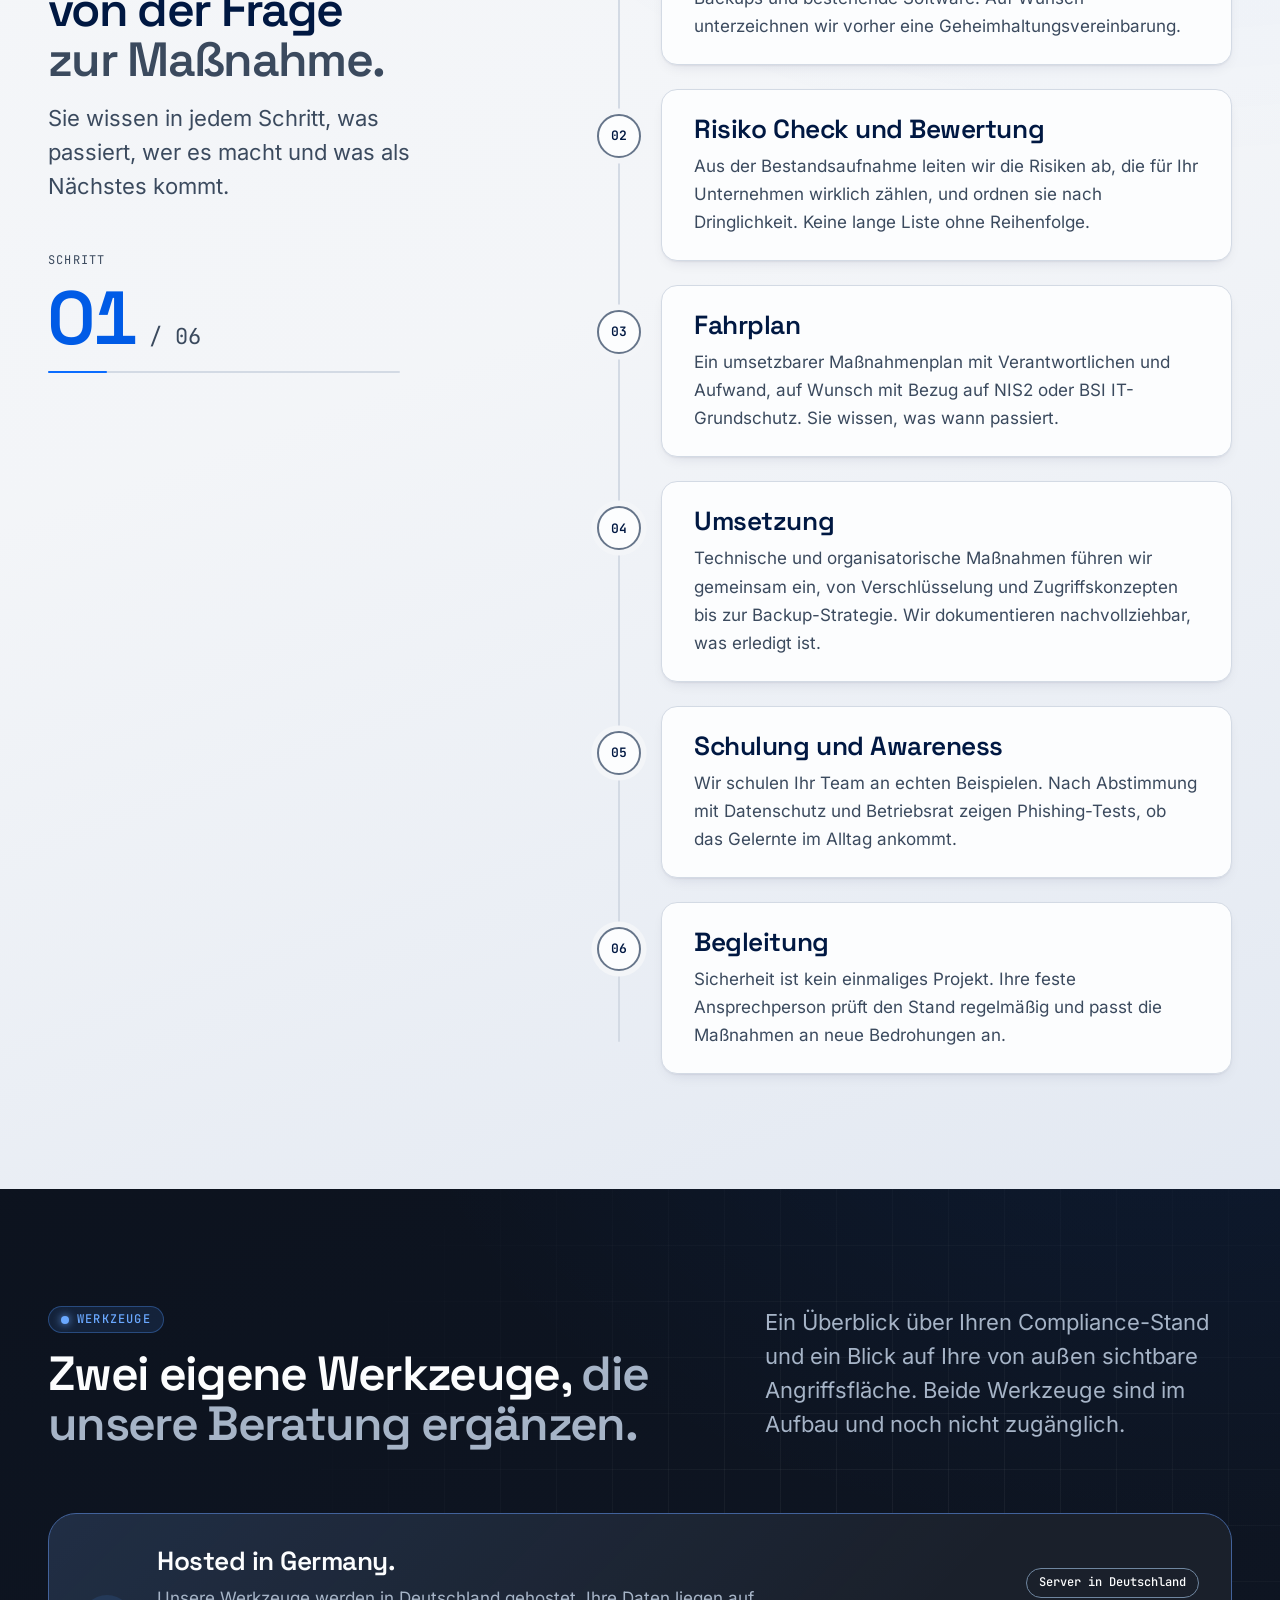
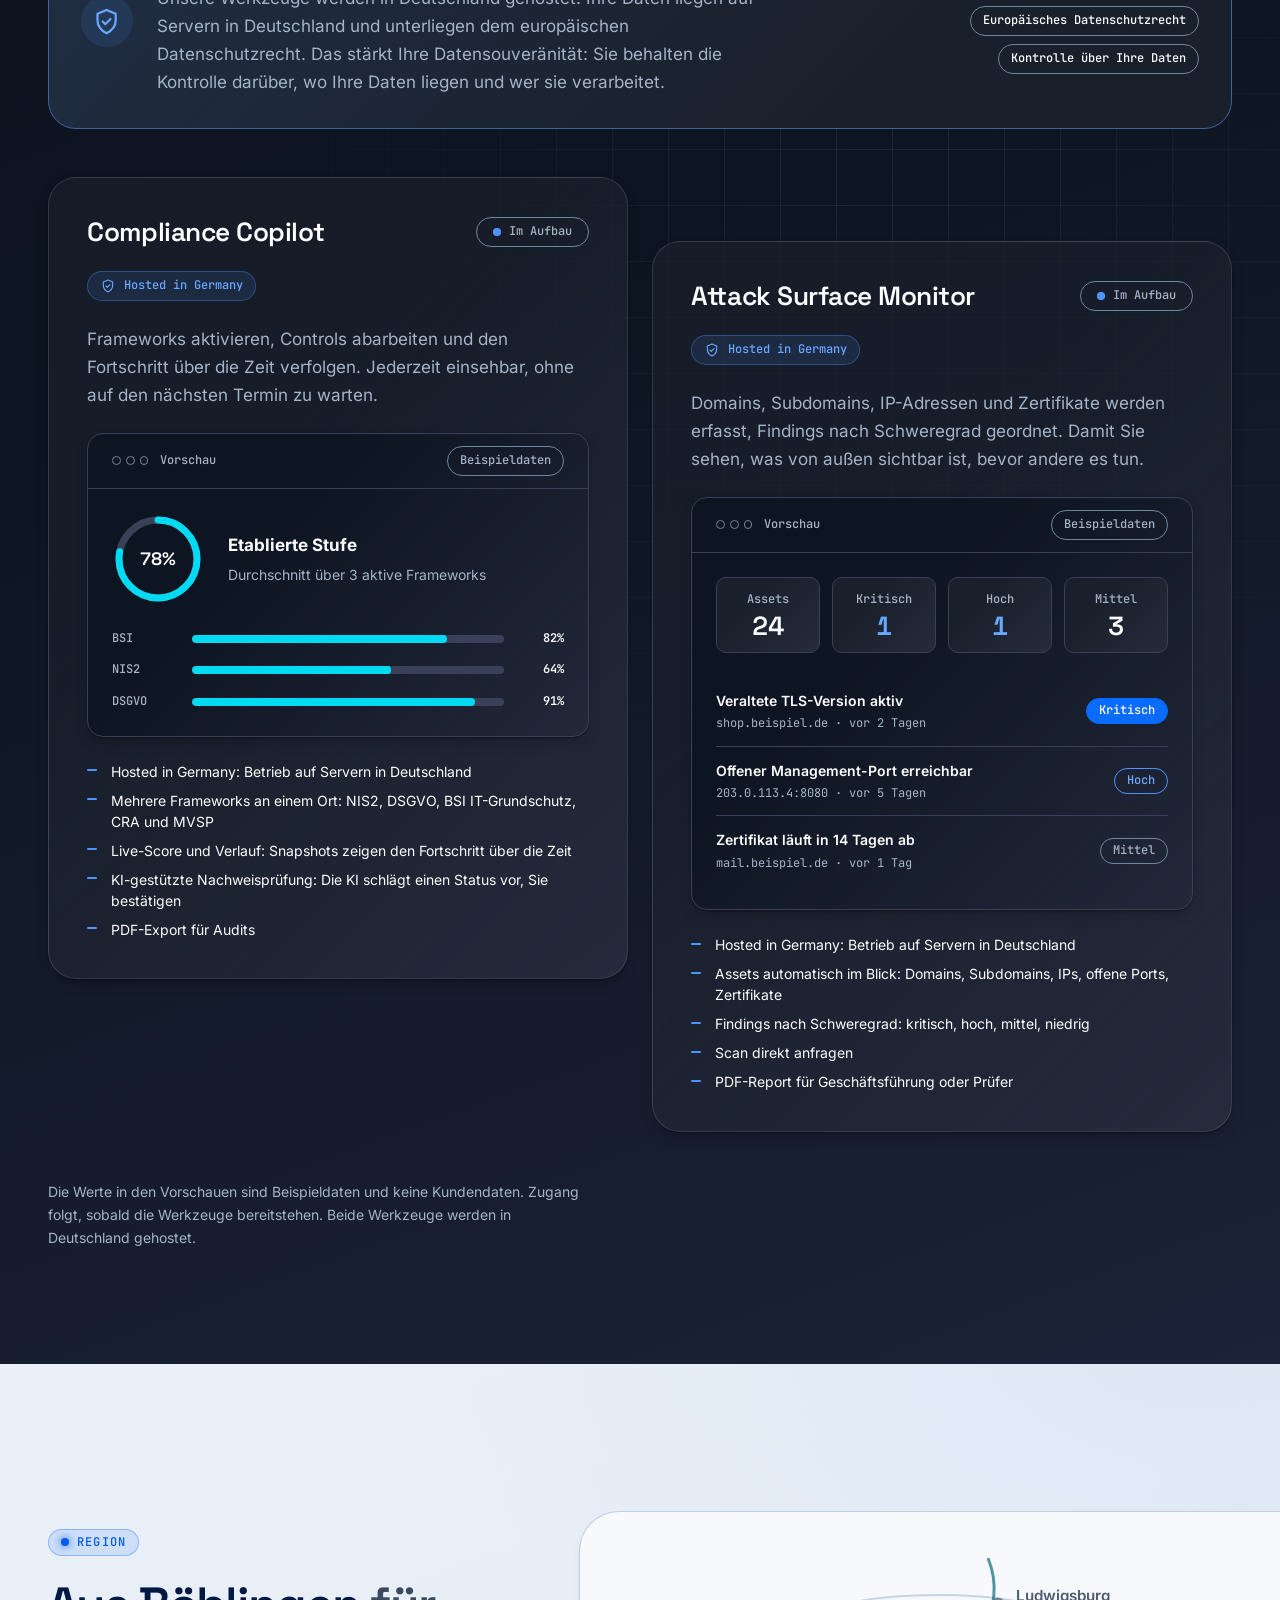
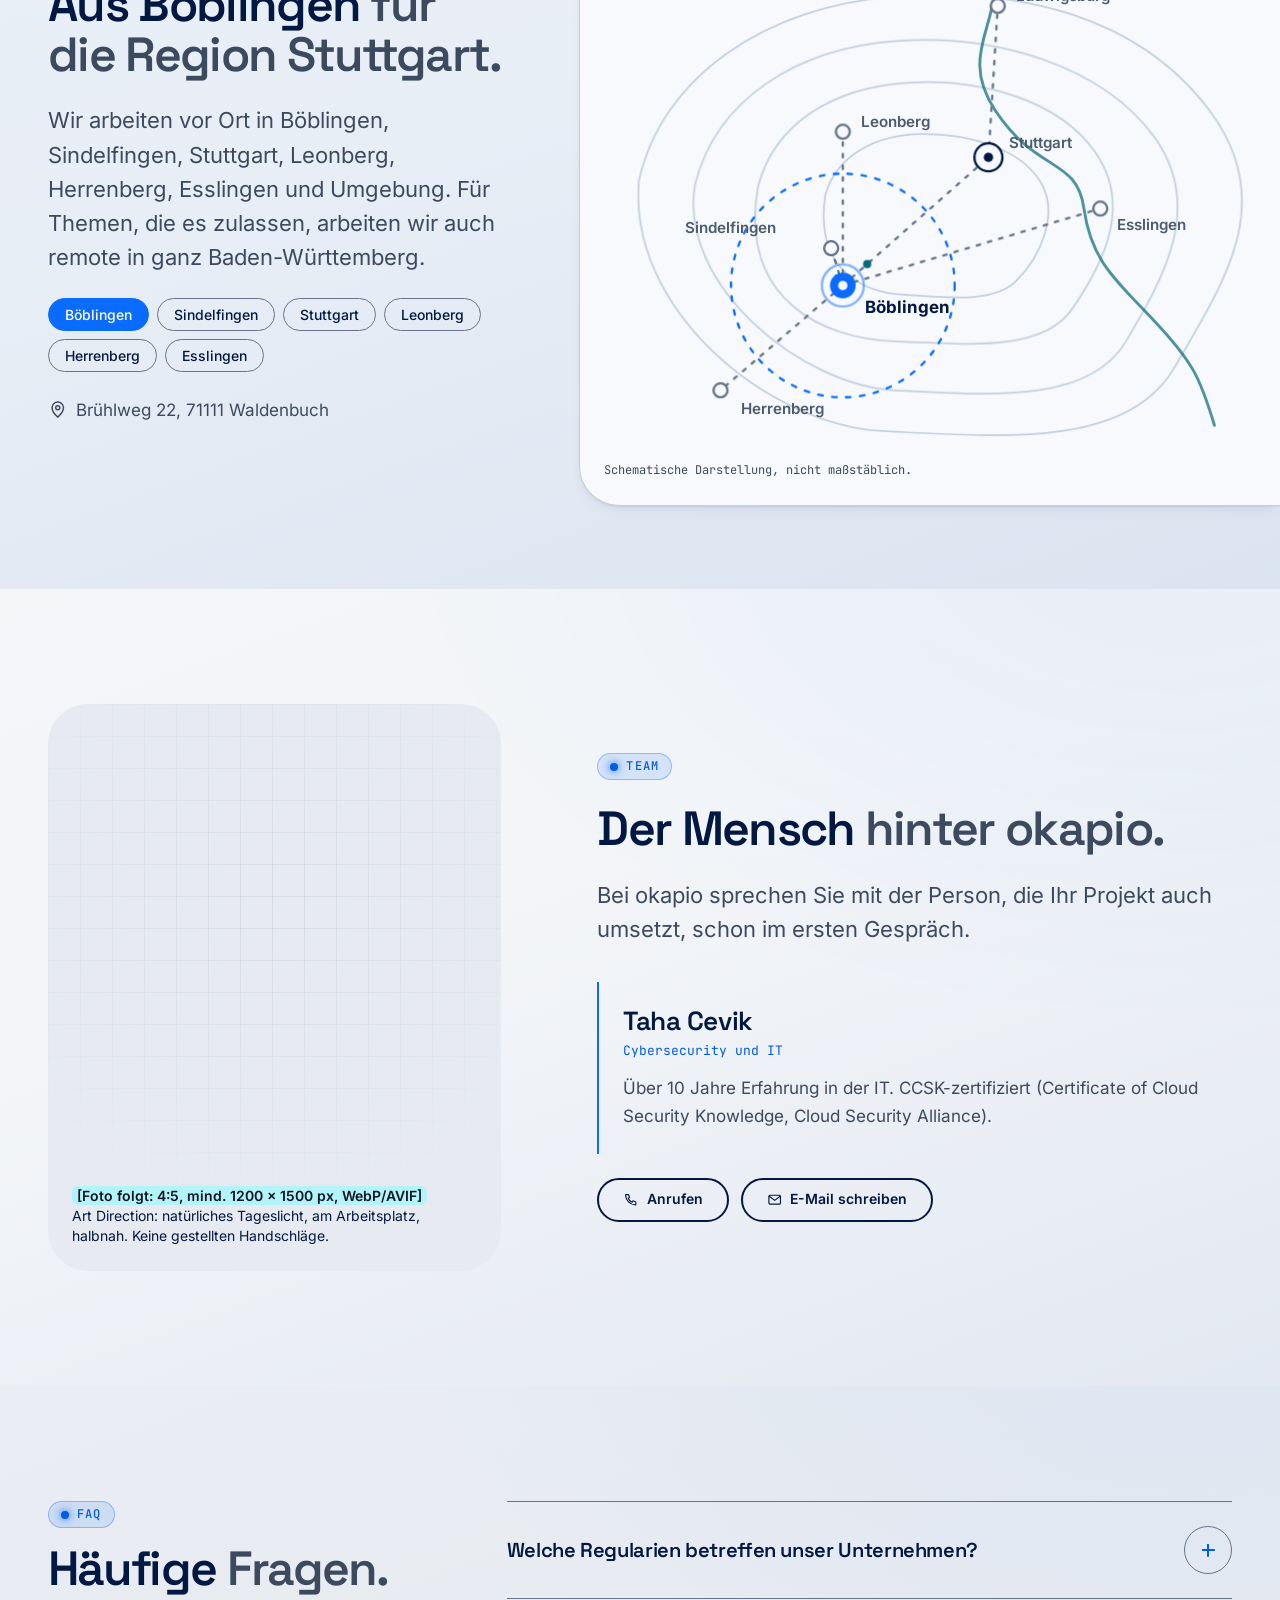
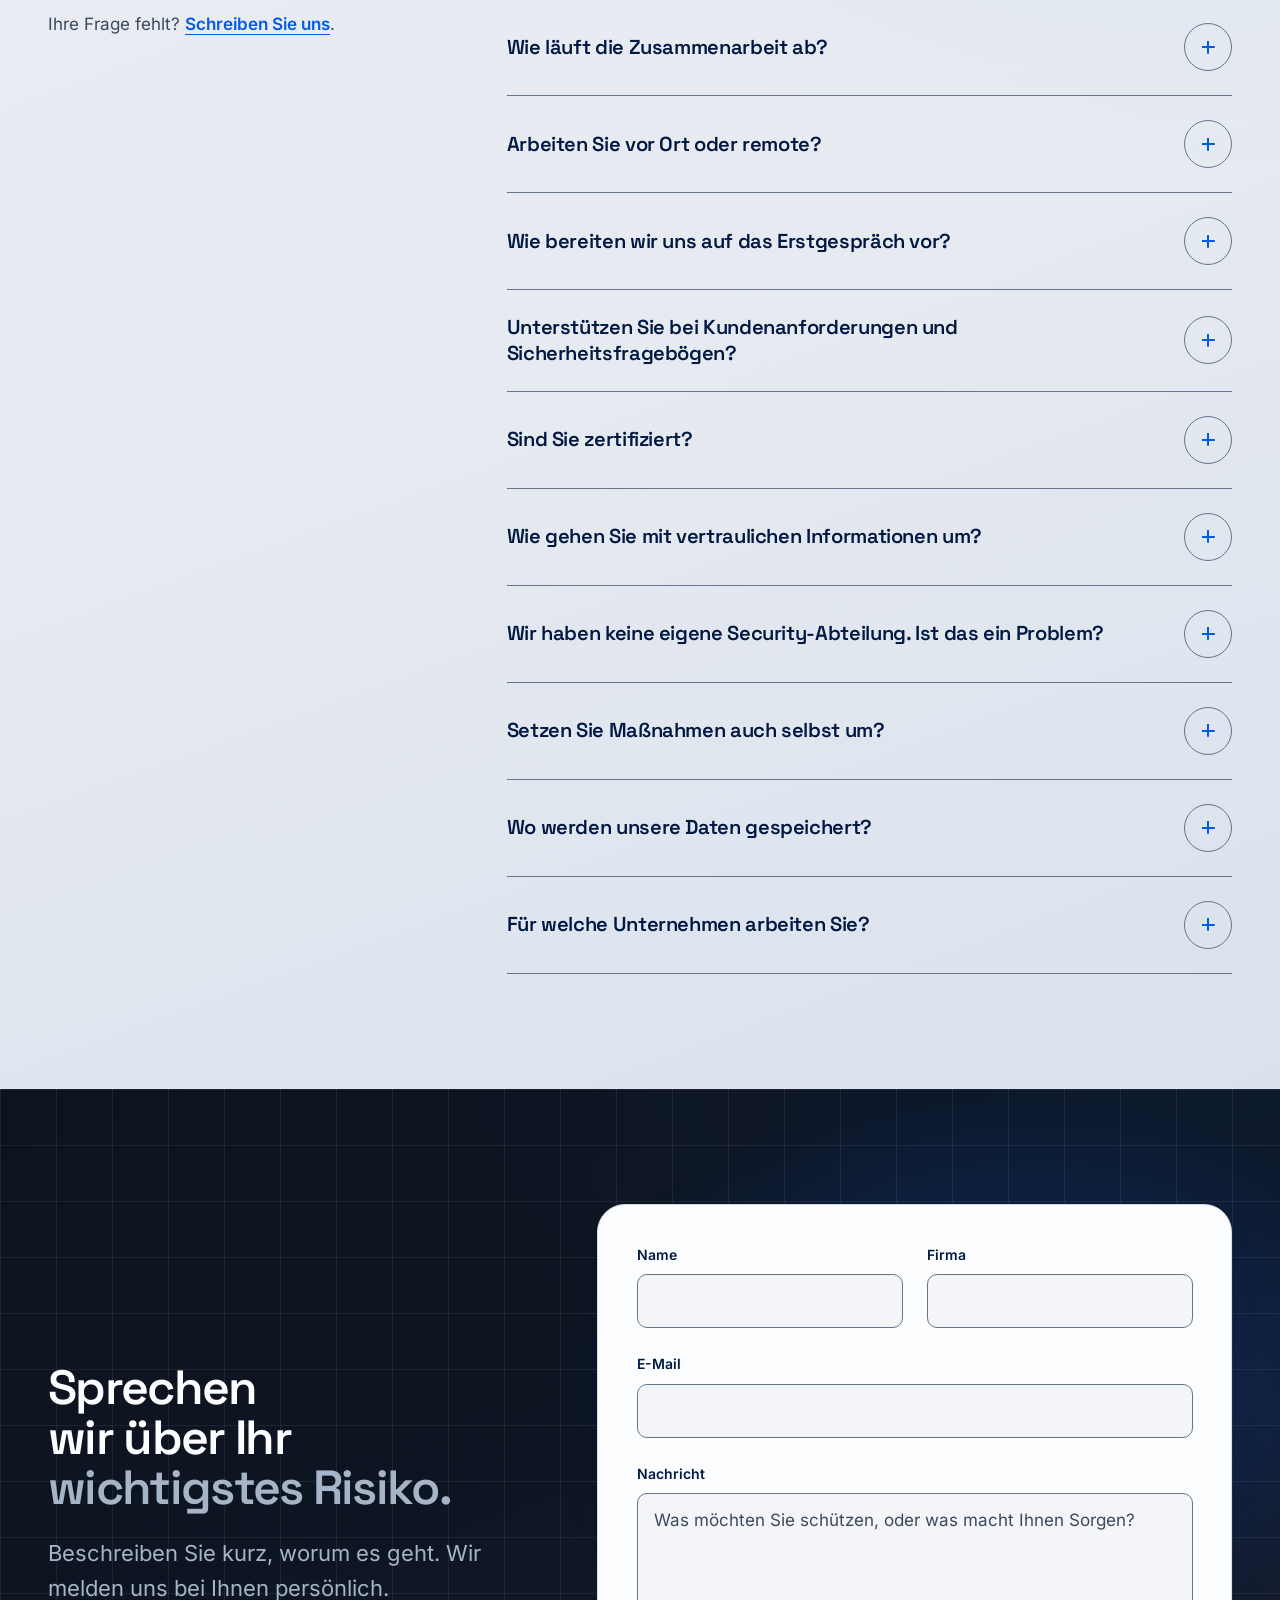
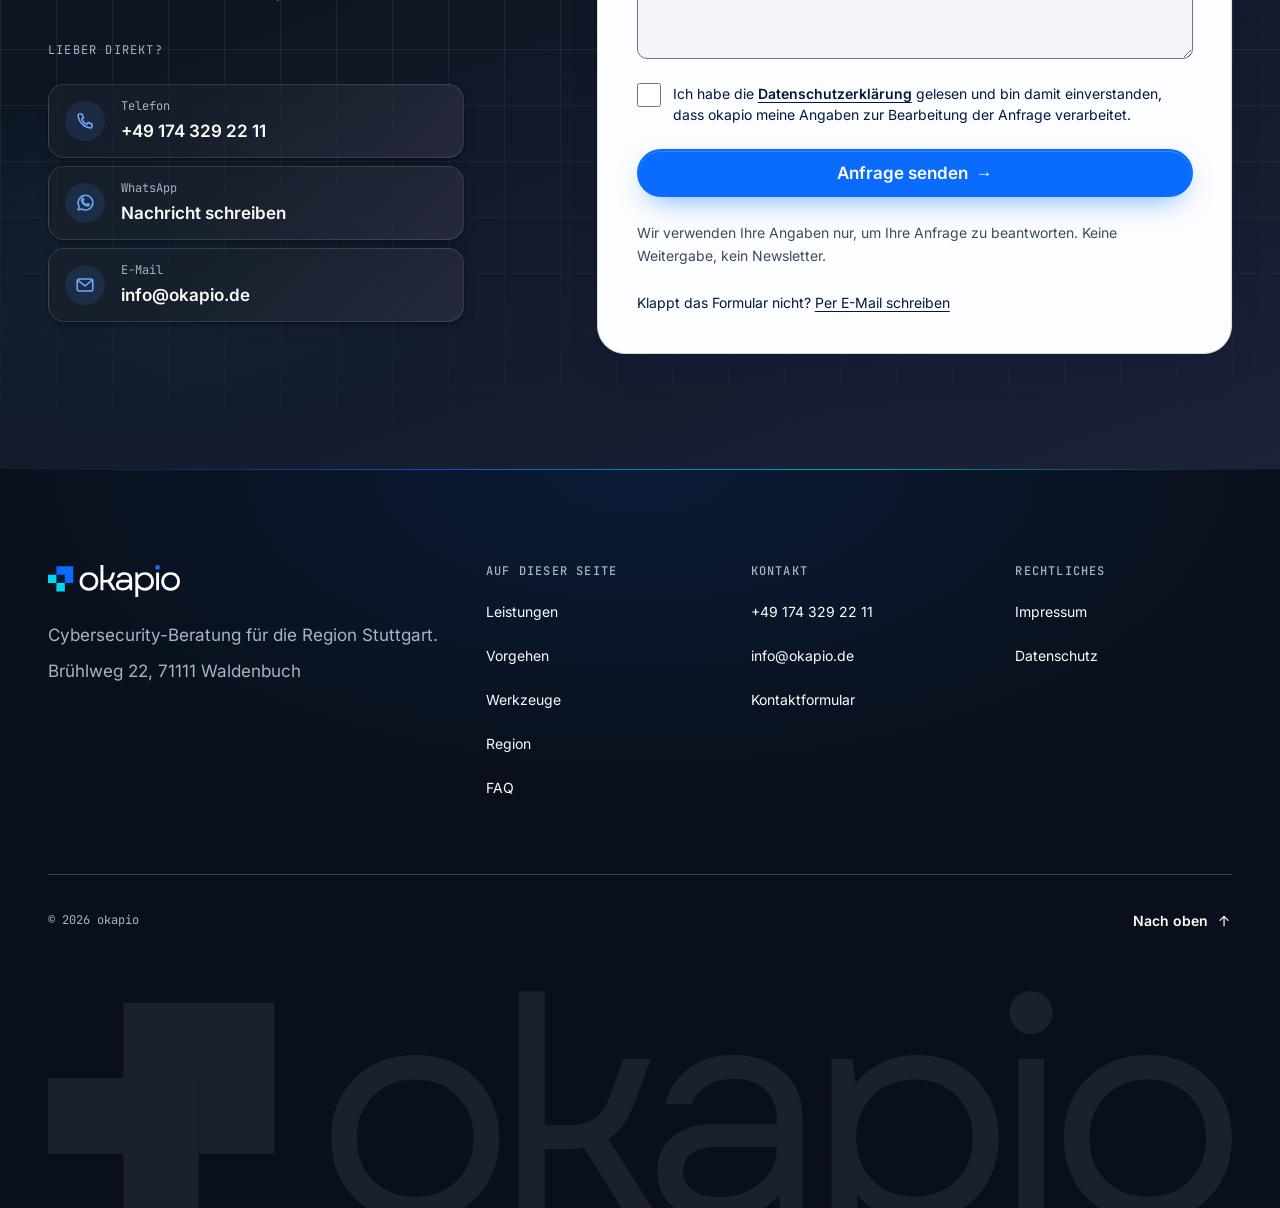
==== commit d5285943: "Cookiebot aktivieren (Domain-Gruppen-ID eingetragen) site.config.json: cookiebotId gesetzt. Skript i" ====
--- a/index.html
+++ b/index.html
@@ -7,7 +7,7 @@
     Strikte CSP als Meta-Tag (kein unsafe-eval, nur eigene Quellen; mit Cookiebot kommen dessen Hosts dazu, siehe tools/build.mjs).
     frame-ancestors, report-uri und sandbox wirken NICHT per Meta-Tag; frame-ancestors und die übrigen Sicherheits-Header setzt die .htaccess.
   -->
-  <meta http-equiv="Content-Security-Policy" content="default-src 'none'; script-src 'self'; style-src 'self'; img-src 'self'; font-src 'self'; connect-src 'self'; form-action 'self'; base-uri 'none'; object-src 'none'; manifest-src 'self'; upgrade-insecure-requests">
+  <meta http-equiv="Content-Security-Policy" content="default-src 'none'; script-src 'self' https://consent.cookiebot.com https://consentcdn.cookiebot.com; style-src 'self' 'unsafe-inline'; img-src 'self' https://imgsct.cookiebot.com data:; font-src 'self'; connect-src 'self' https://consent.cookiebot.com https://consentcdn.cookiebot.com; form-action 'self'; base-uri 'none'; object-src 'none'; manifest-src 'self'; upgrade-insecure-requests">
 
   <title>Cybersecurity aus einer Hand | okapio · Böblingen &amp; Stuttgart</title>
   <meta name="description" content="Cybersecurity-Beratung in Böblingen und Stuttgart für Unternehmen jeder Branche. Feste Ansprechpartner statt Ticketsystem. Erstgespräch anfragen.">
@@ -37,6 +37,8 @@
   <link rel="stylesheet" href="assets/css/layout.css">
   <link rel="stylesheet" href="assets/css/components.css">
   <link rel="stylesheet" href="assets/css/motion.css">
+  
+  <script id="Cookiebot" src="https://consent.cookiebot.com/uc.js" data-cbid="c35c3787-4aa6-4fac-8ee2-52ac2036a0c1" data-blockingmode="auto" data-culture="DE"></script>
   
   <script src="assets/js/init.js"></script>
   <script src="assets/js/main.js" defer></script>
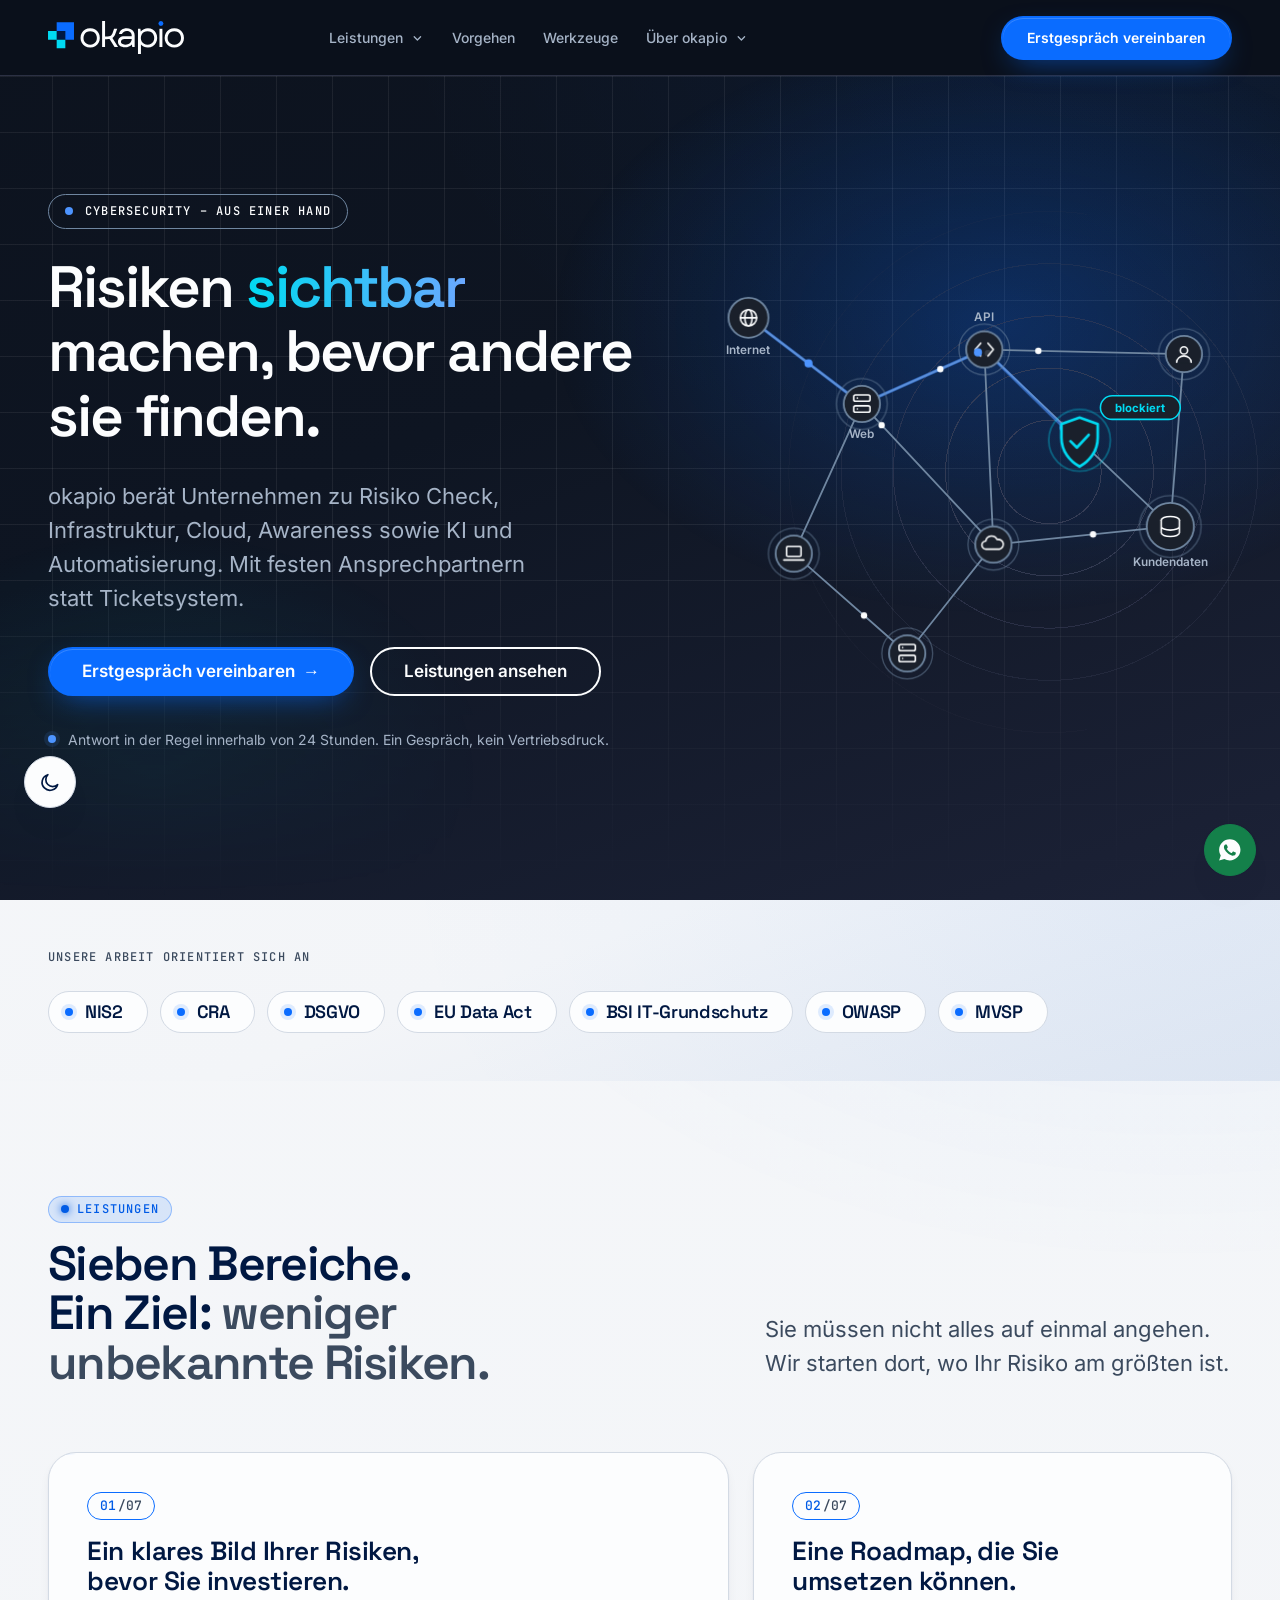
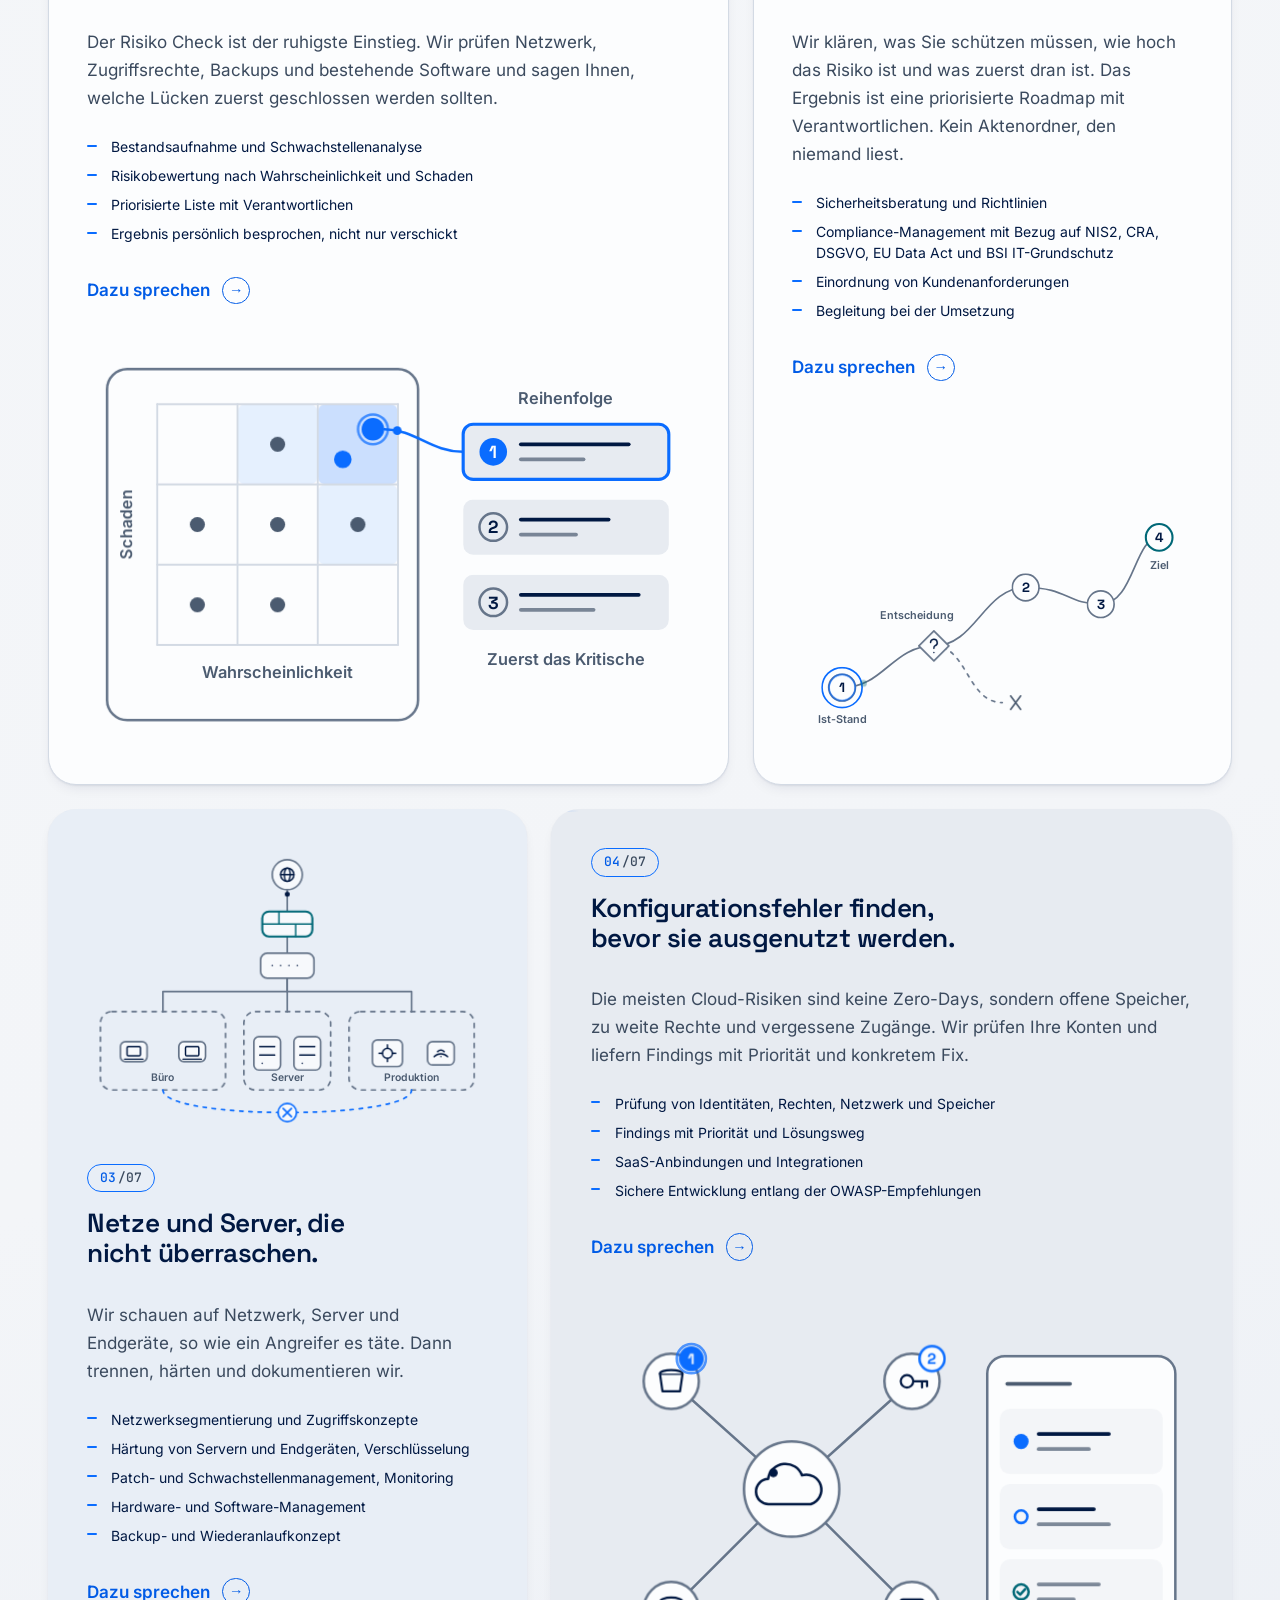
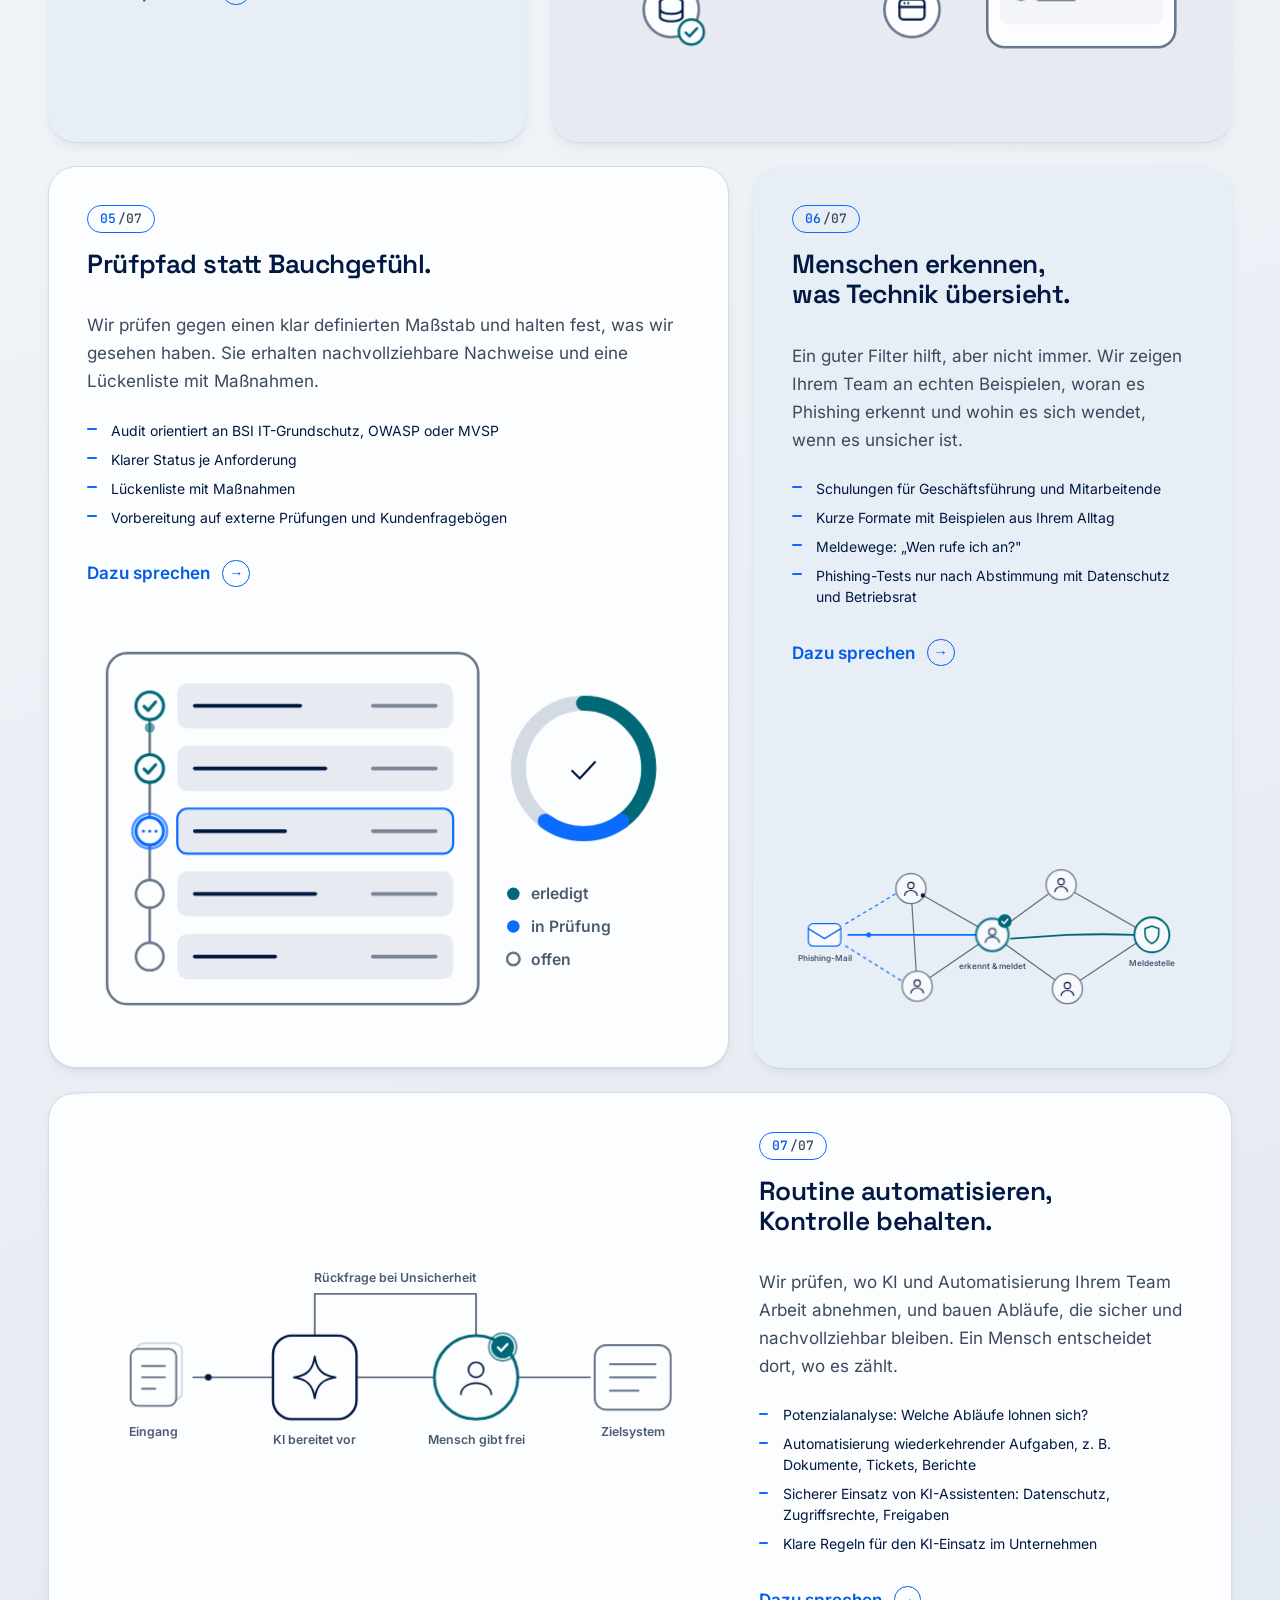
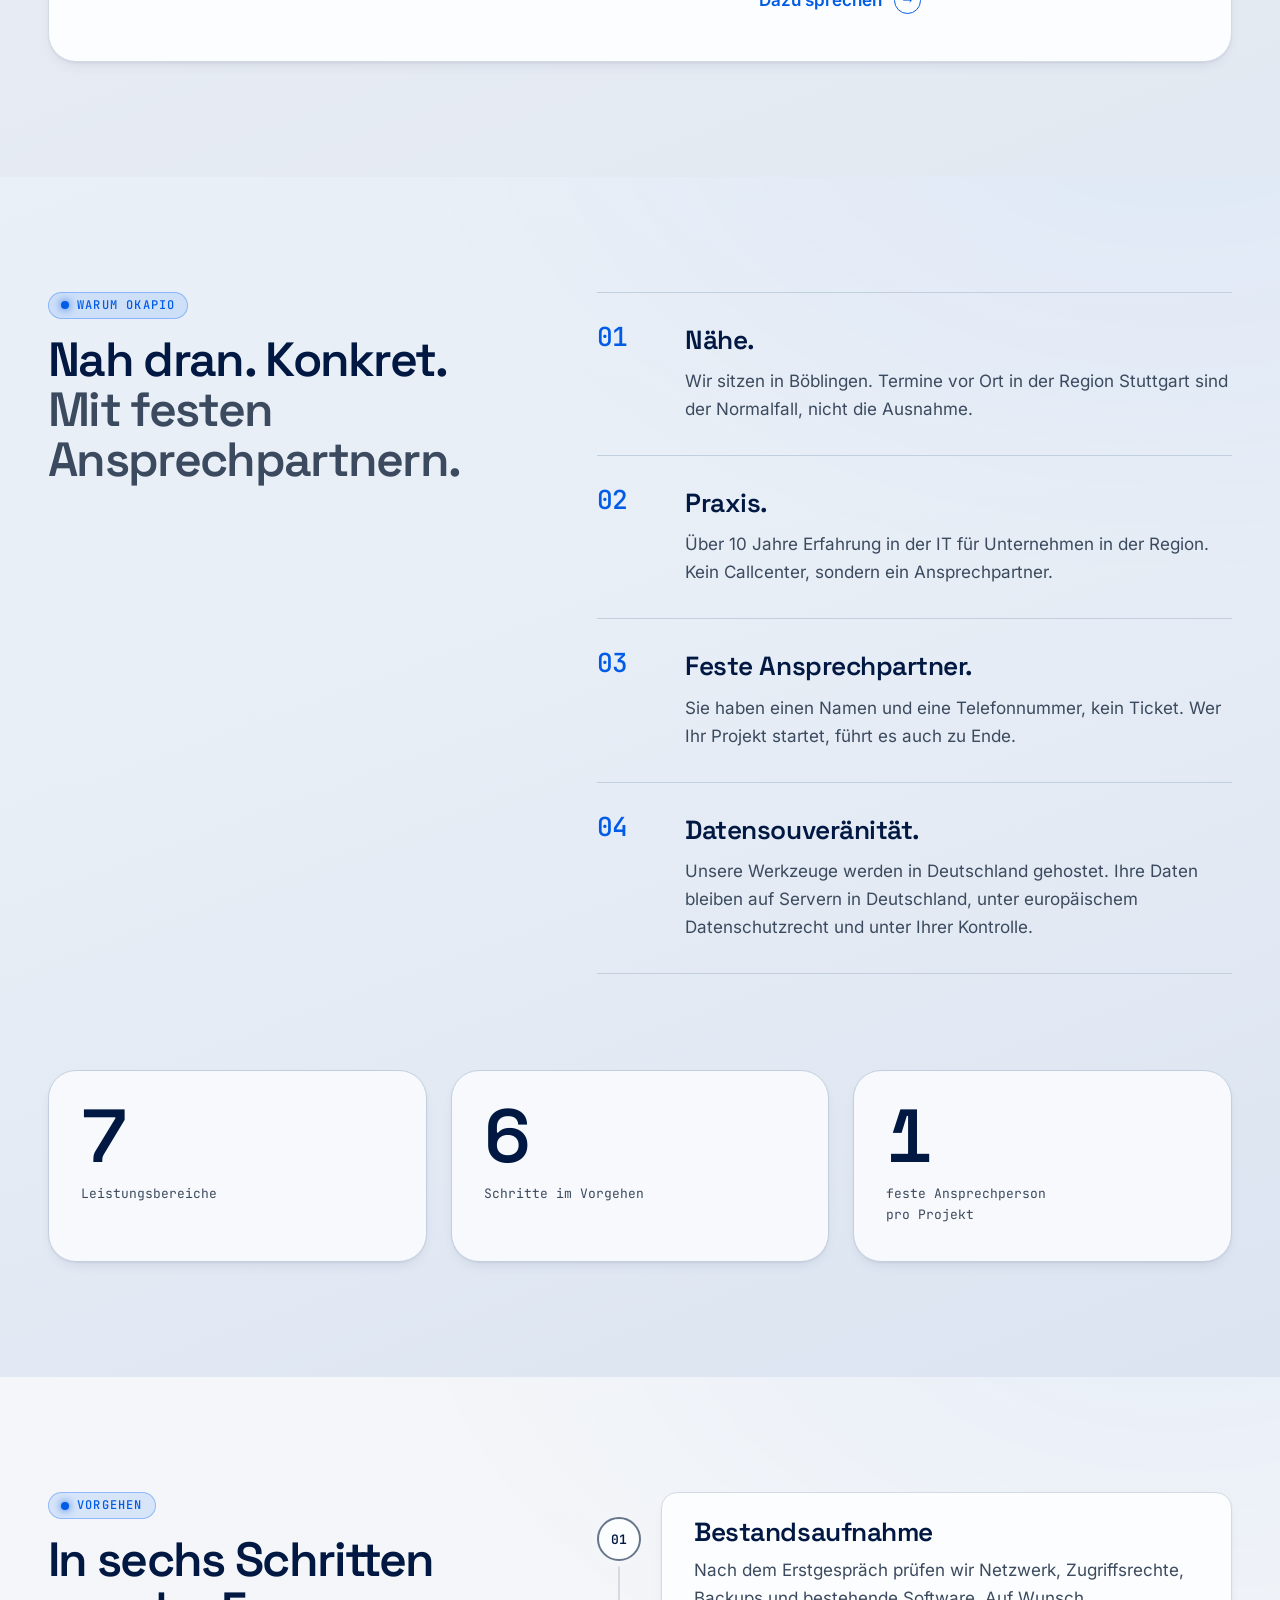
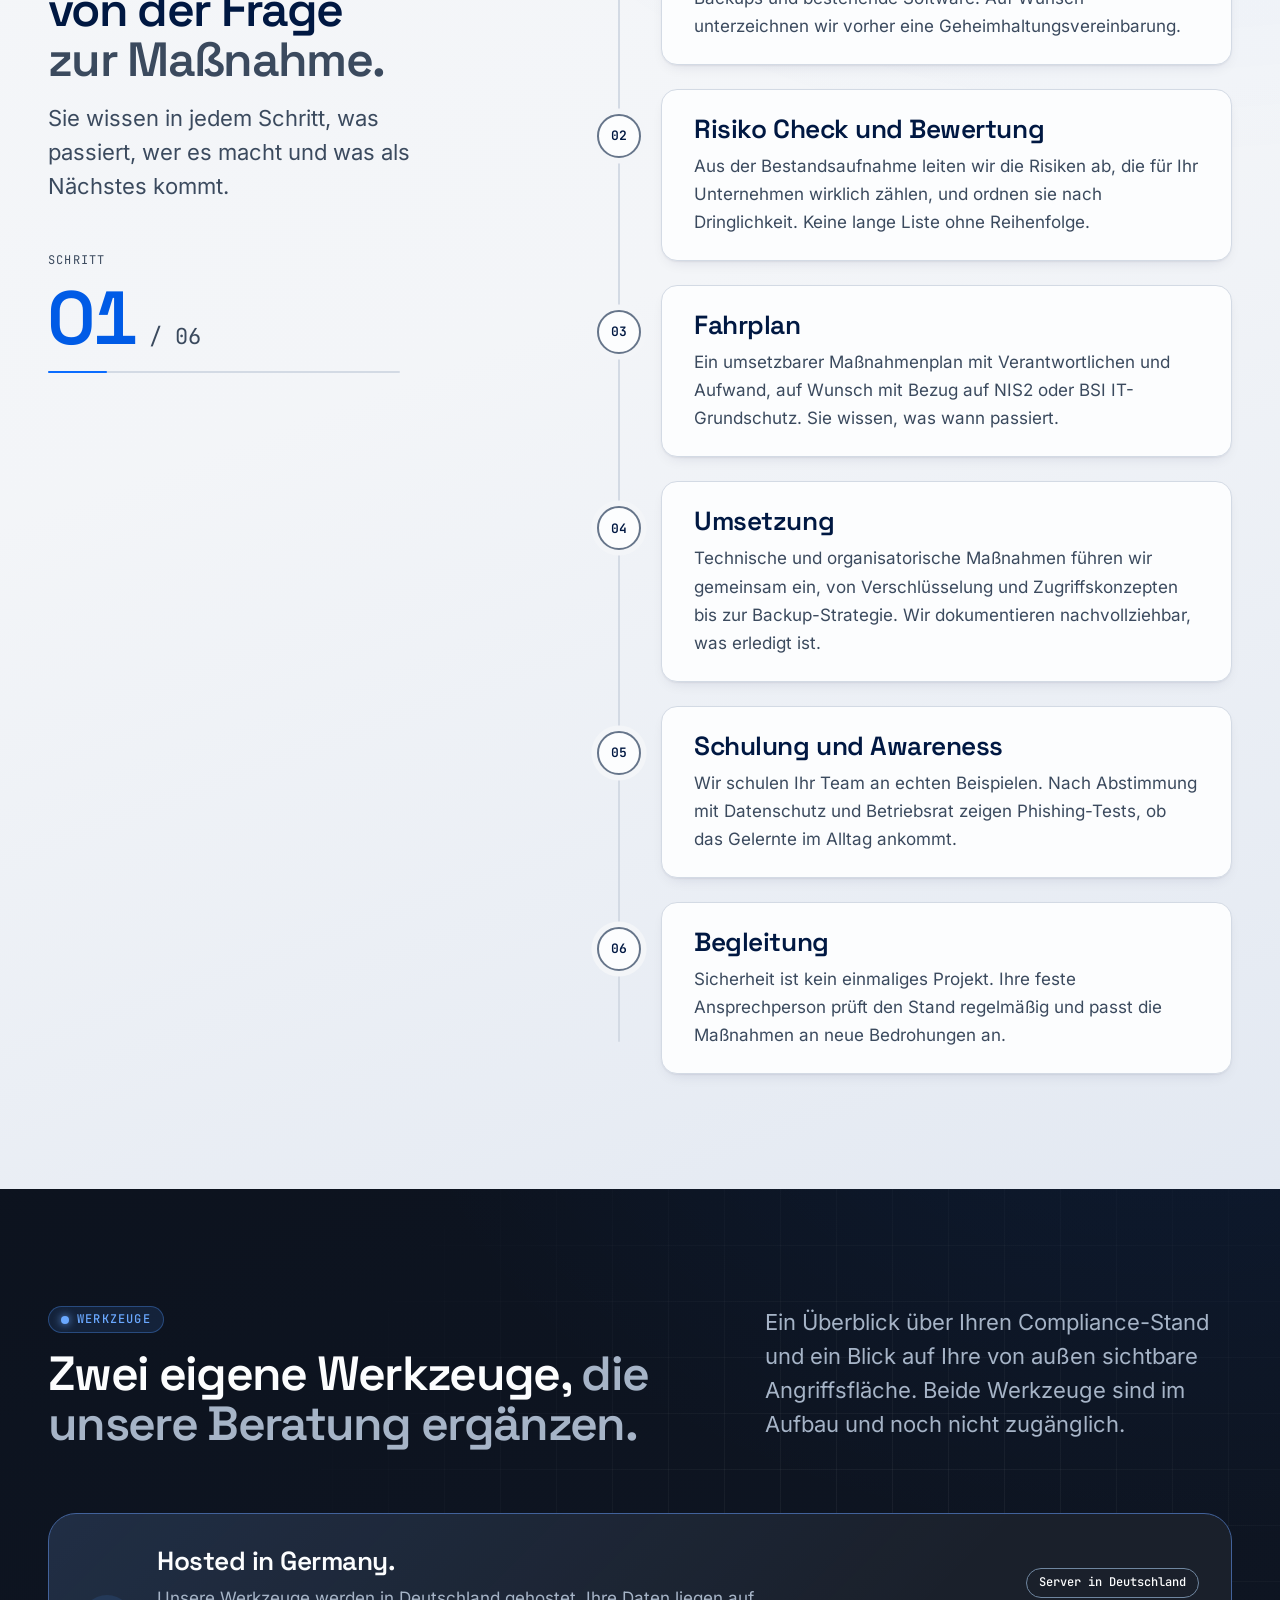
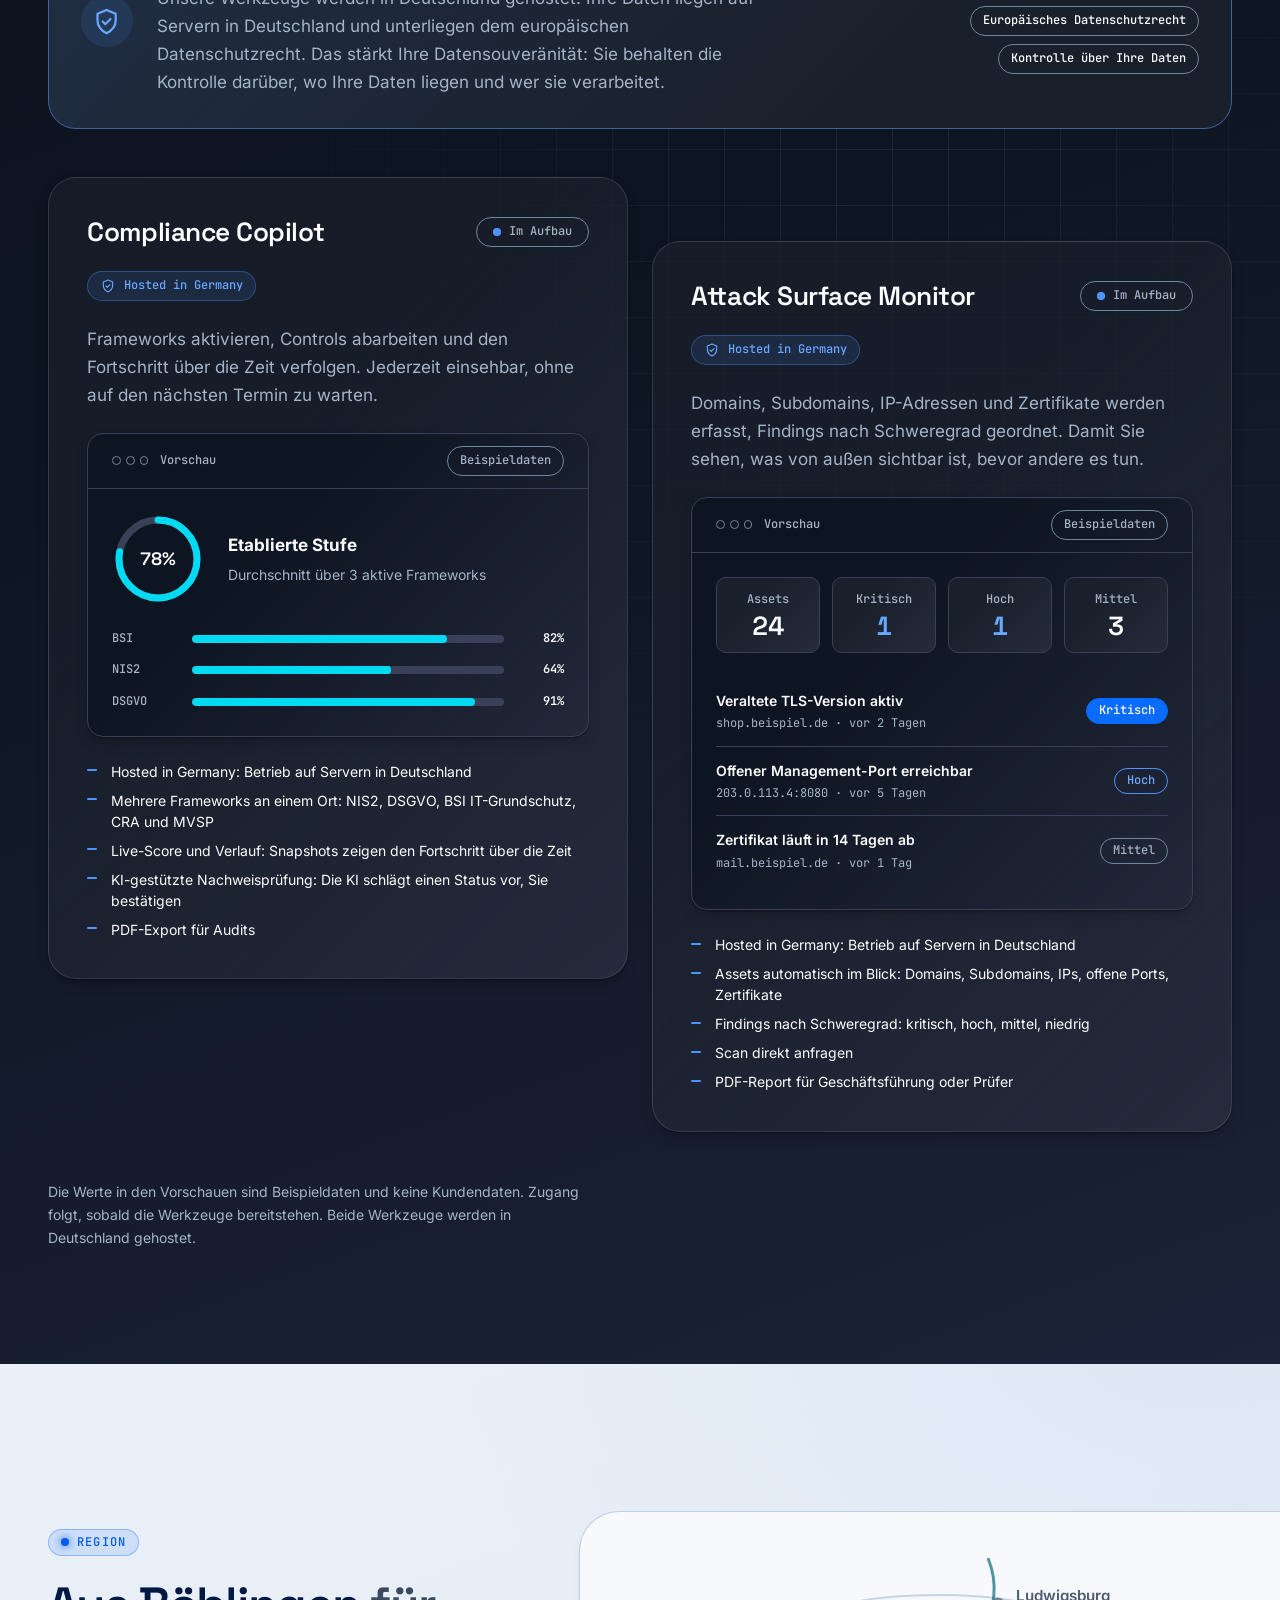
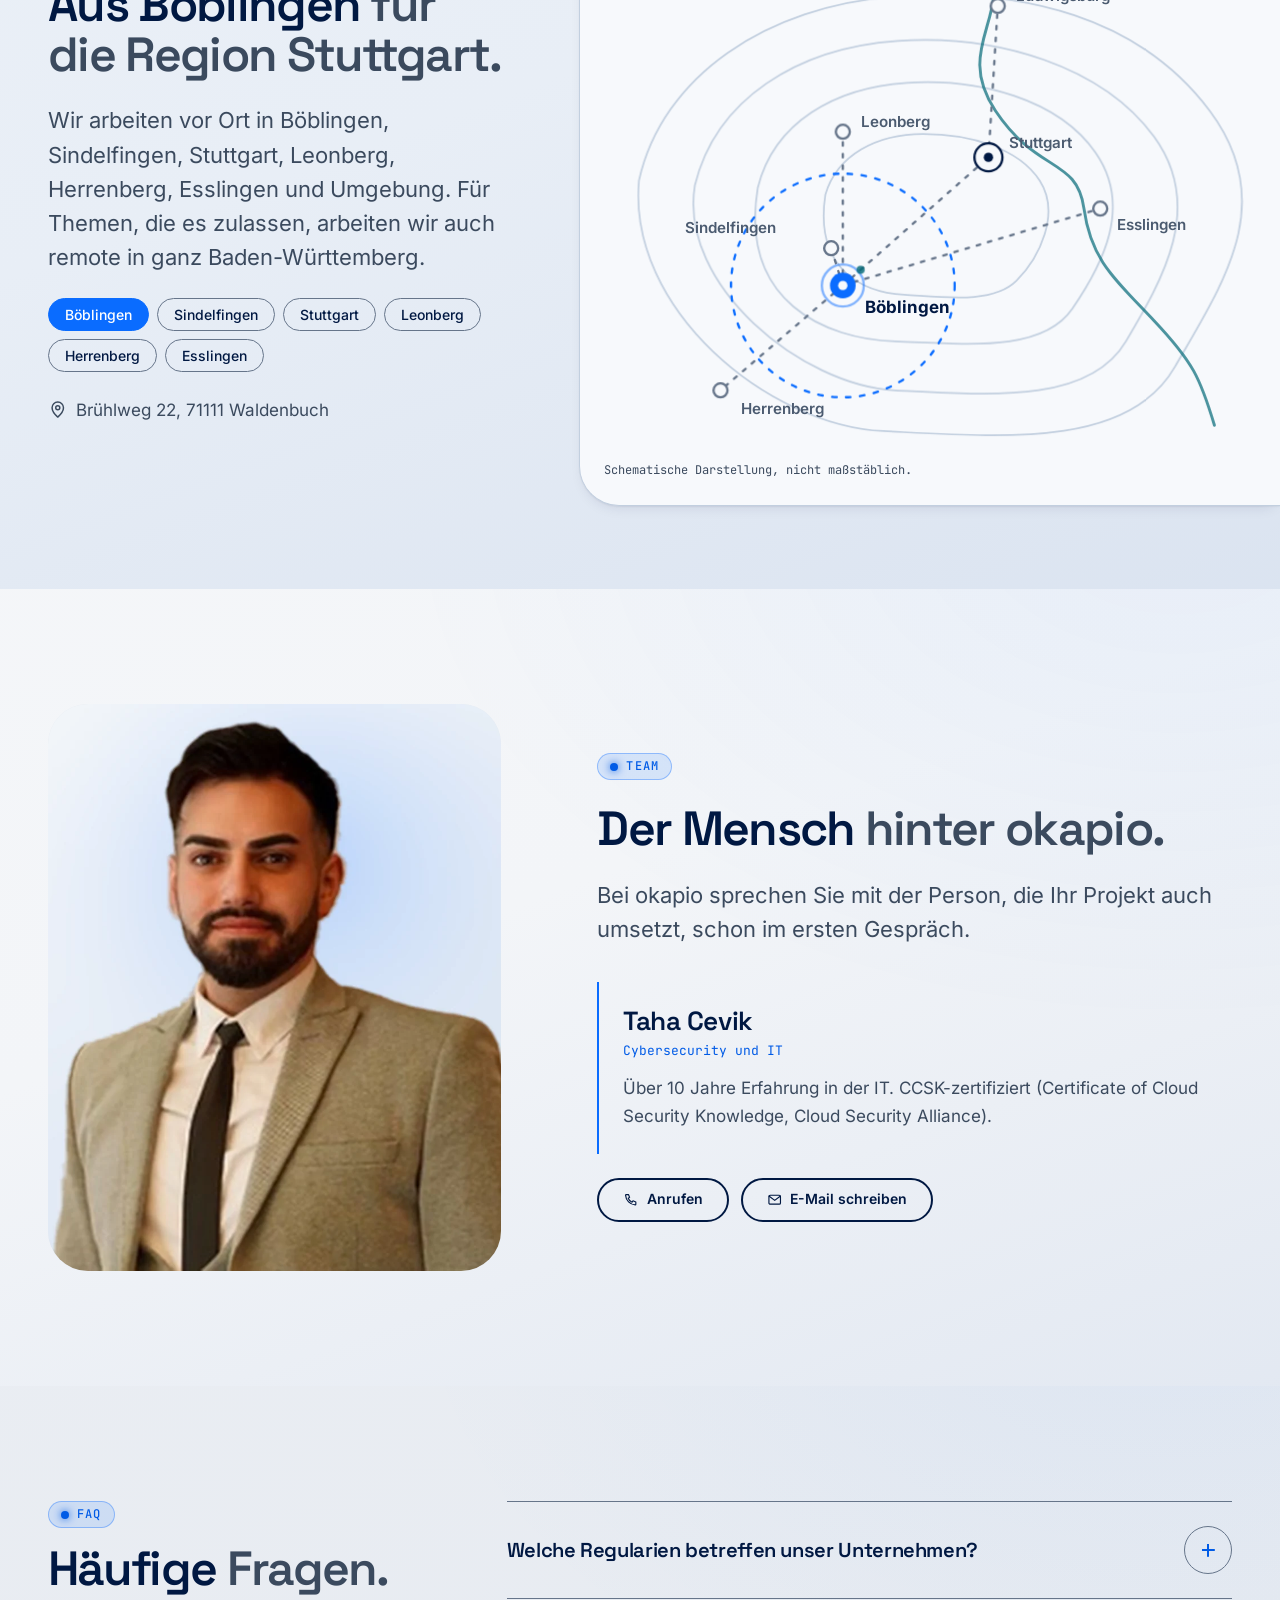
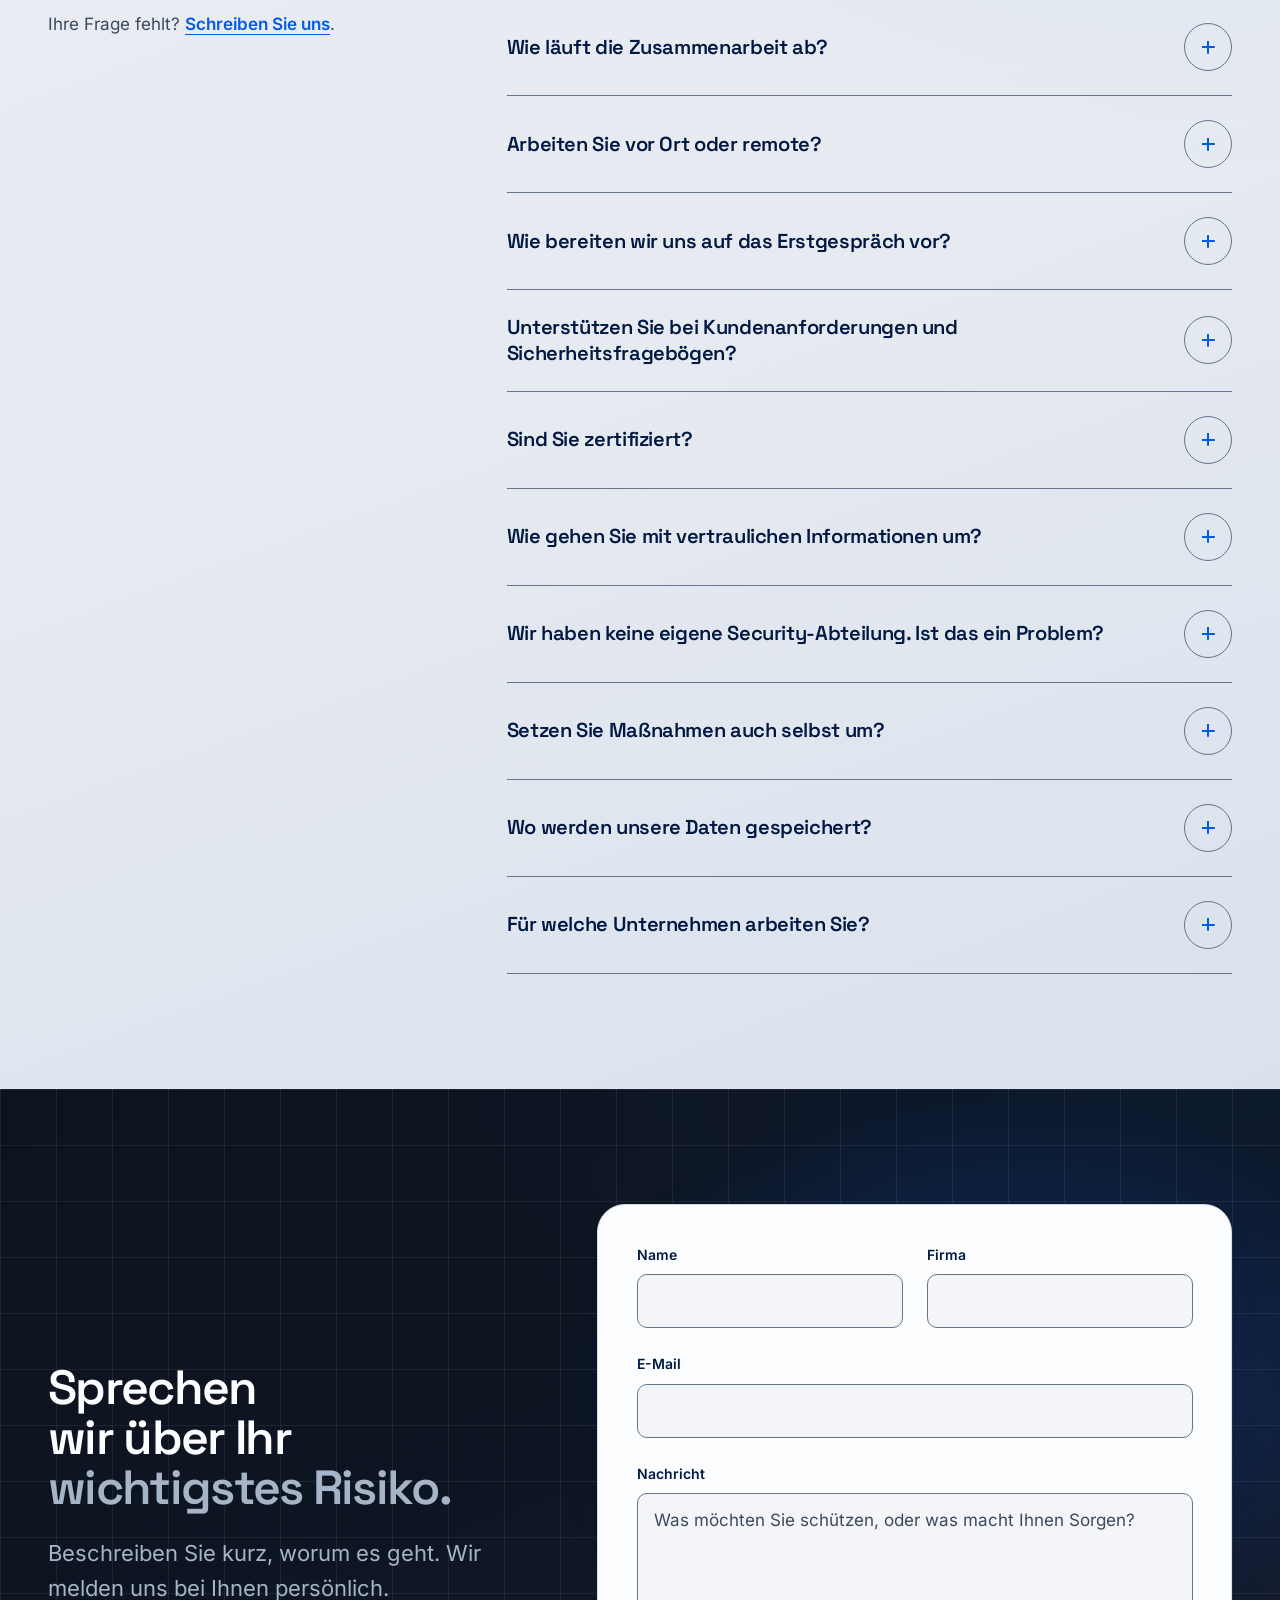
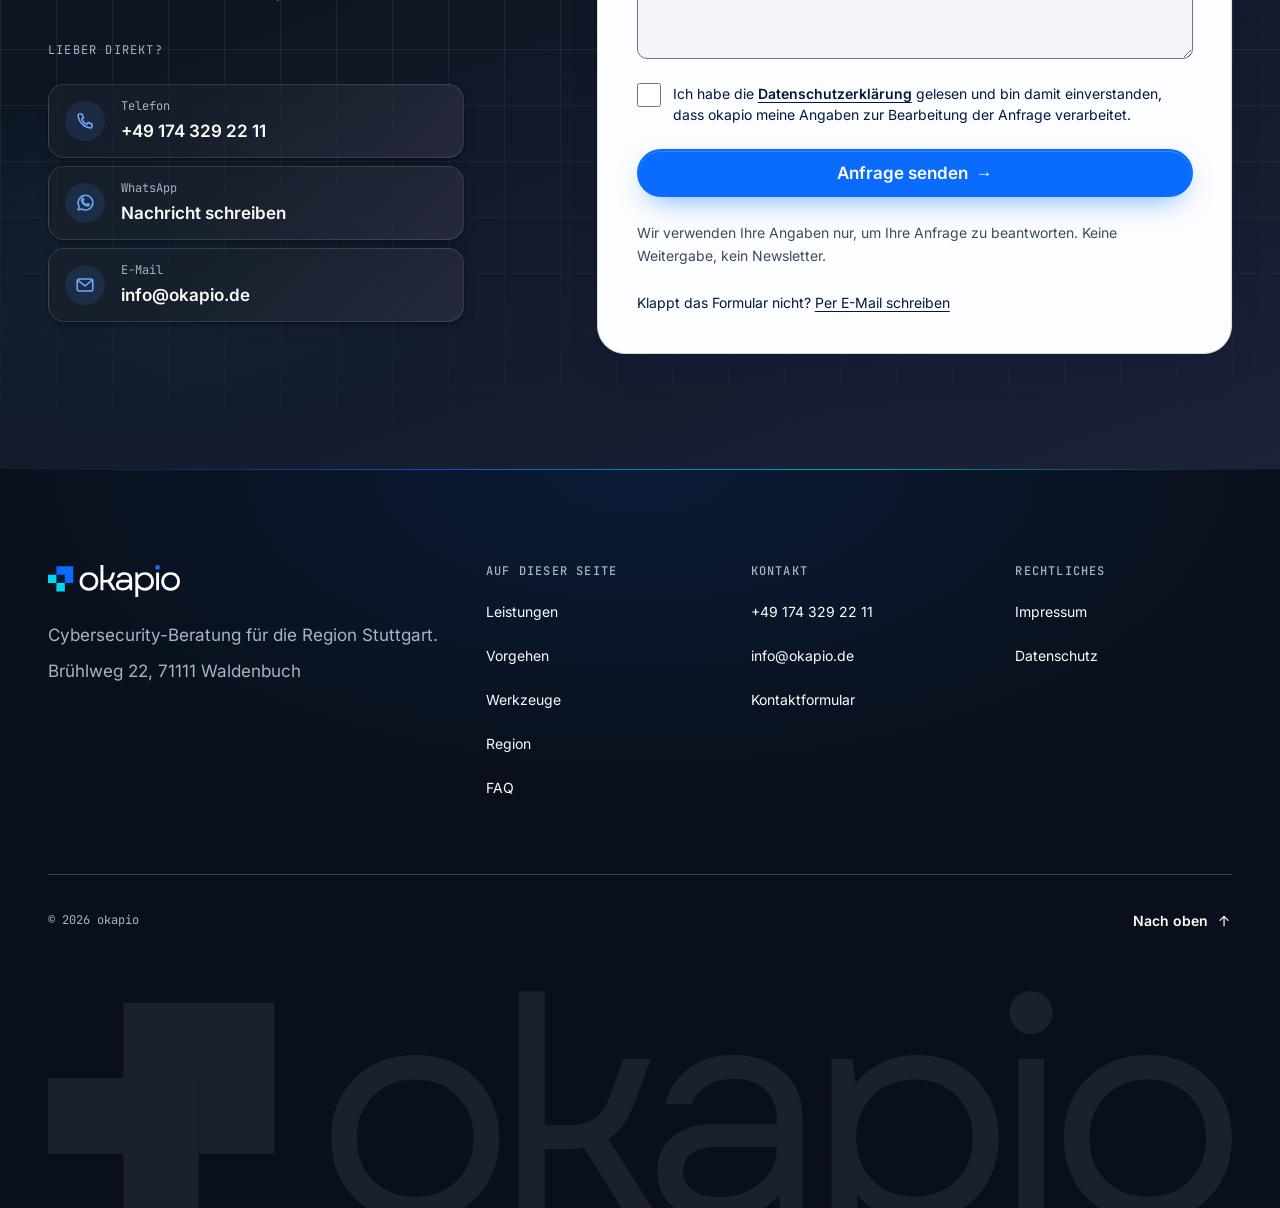
==== commit 4166bb21: "Teamfoto einsetzen, Hintergrund durch Markenverlauf ersetzt Porträt freigestellt und auf hellem Blau" ====
--- a/index.html
+++ b/index.html
@@ -1073,9 +1073,7 @@
     <section class="section" id="team" data-theme="light" aria-labelledby="team-title">
       <div class="container team">
         <figure class="team__photo" data-reveal>
-          <div class="photo-ph" role="img" aria-label="Platzhalter für ein Porträtfoto">
-            <p class="photo-ph__text"><mark class="ph">[Foto folgt: 4:5, mind. 1200 × 1500 px, WebP/AVIF]</mark><br>Art Direction: natürliches Tageslicht, am Arbeitsplatz, halbnah. Keine gestellten Handschläge.</p>
-          </div>
+          <img src="assets/img/team-taha-cevik.webp" width="800" height="1000" alt="Taha Cevik, Cybersecurity und IT bei okapio" loading="lazy" decoding="async">
         </figure>
         <div class="team__copy">
           <p class="kicker" data-reveal>Team</p>
--- a/assets/css/components.css
+++ b/assets/css/components.css
@@ -453,6 +453,7 @@
 @media (min-width: 64em) { .sovereign { grid-template-columns: auto minmax(0, 1.5fr) minmax(0, 1fr); } .sovereign__points { grid-column: auto; justify-content: flex-end; } }
 .tool__host { display: inline-flex; align-items: center; gap: var(--space-2); justify-self: start; padding: var(--space-1) var(--space-3); border: var(--line-w) solid color-mix(in srgb, var(--c-accent) 35%, transparent); border-radius: var(--r-pill); background: var(--c-accent-tint); font-family: var(--font-mono); font-size: var(--fs-xs); font-weight: var(--fw-medium); letter-spacing: var(--ls-mono); color: var(--c-accent-text); }
 .tool__host svg { inline-size: var(--size-host-icon); block-size: var(--size-host-icon); }
+.team__photo img { display: block; inline-size: 100%; block-size: auto; aspect-ratio: 4 / 5; object-fit: cover; object-position: top; border-radius: var(--r-xl); background: var(--c-surface-2); }
 .tools__note { margin-block-start: var(--space-7); font-size: var(--fs-sm); color: var(--c-text-muted); max-inline-size: var(--measure-note); }
 @media (max-width: 30em) { .stats { grid-template-columns: repeat(2, minmax(0, 1fr)); } }
 
@@ -467,9 +468,6 @@
 .region__map figcaption { margin-block-start: var(--space-3); font-family: var(--font-mono); font-size: var(--fs-xs); color: var(--c-text-muted); }
 
 /* ---------- Team ---------- */
-.photo-ph { position: relative; display: flex; align-items: flex-end; aspect-ratio: 4 / 5; padding: var(--space-5); border-radius: var(--r-xl); background: var(--c-surface-2); overflow: hidden; }
-.photo-ph::before { content: ""; position: absolute; inset: 0; background-image: linear-gradient(var(--c-grid) var(--line-w), transparent var(--line-w)), linear-gradient(90deg, var(--c-grid) var(--line-w), transparent var(--line-w)); background-size: var(--space-6) var(--space-6); -webkit-mask-image: radial-gradient(circle at 50% 35%, black, transparent 75%); mask-image: radial-gradient(circle at 50% 35%, black, transparent 75%); }
-.photo-ph__text { position: relative; font-size: var(--fs-sm); line-height: 1.45; max-inline-size: none; }
 .person { display: grid; gap: var(--space-1); margin-block-start: var(--space-3); padding-block: var(--space-5); padding-inline-start: var(--space-5); border-inline-start: var(--line-w-strong) solid var(--c-accent); }
 .person__name { font-size: var(--fs-h3); }
 .person__role { font-family: var(--font-mono); font-size: var(--fs-mono); letter-spacing: var(--ls-mono); color: var(--c-accent-text); }
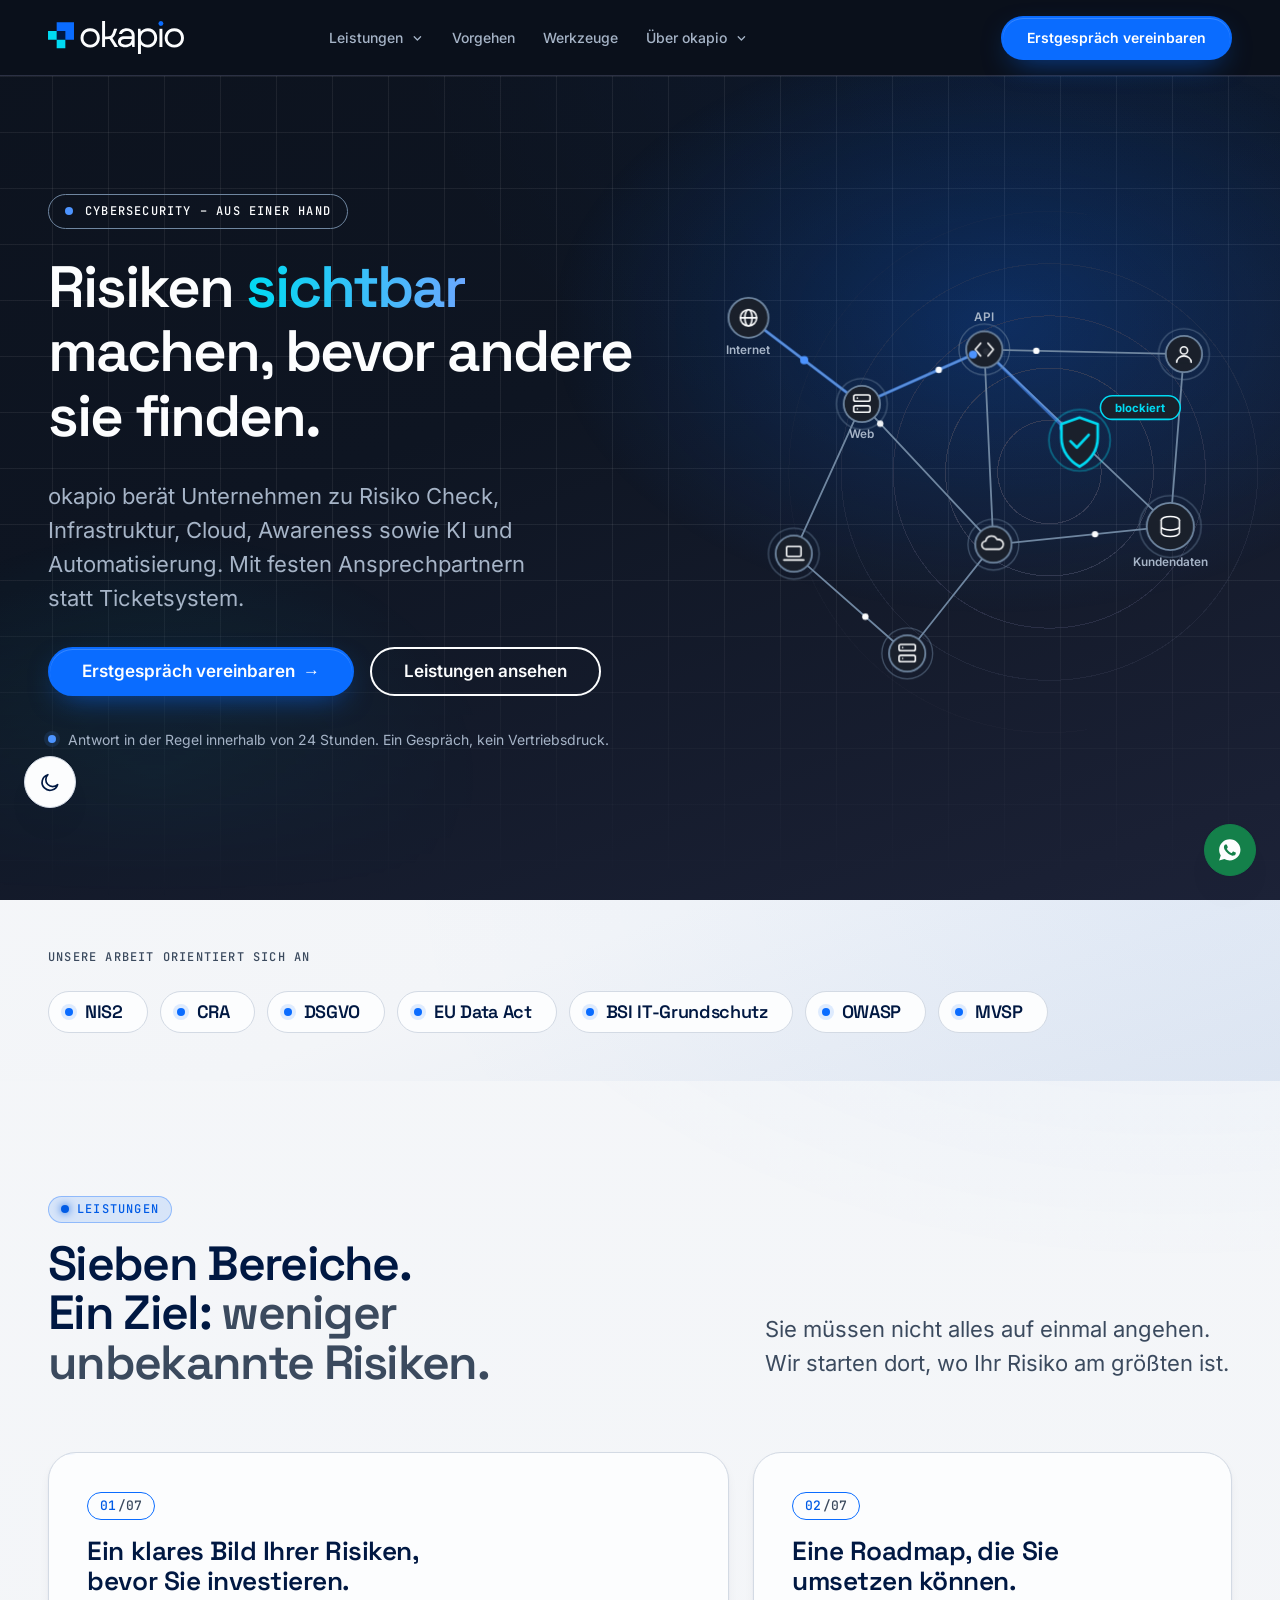
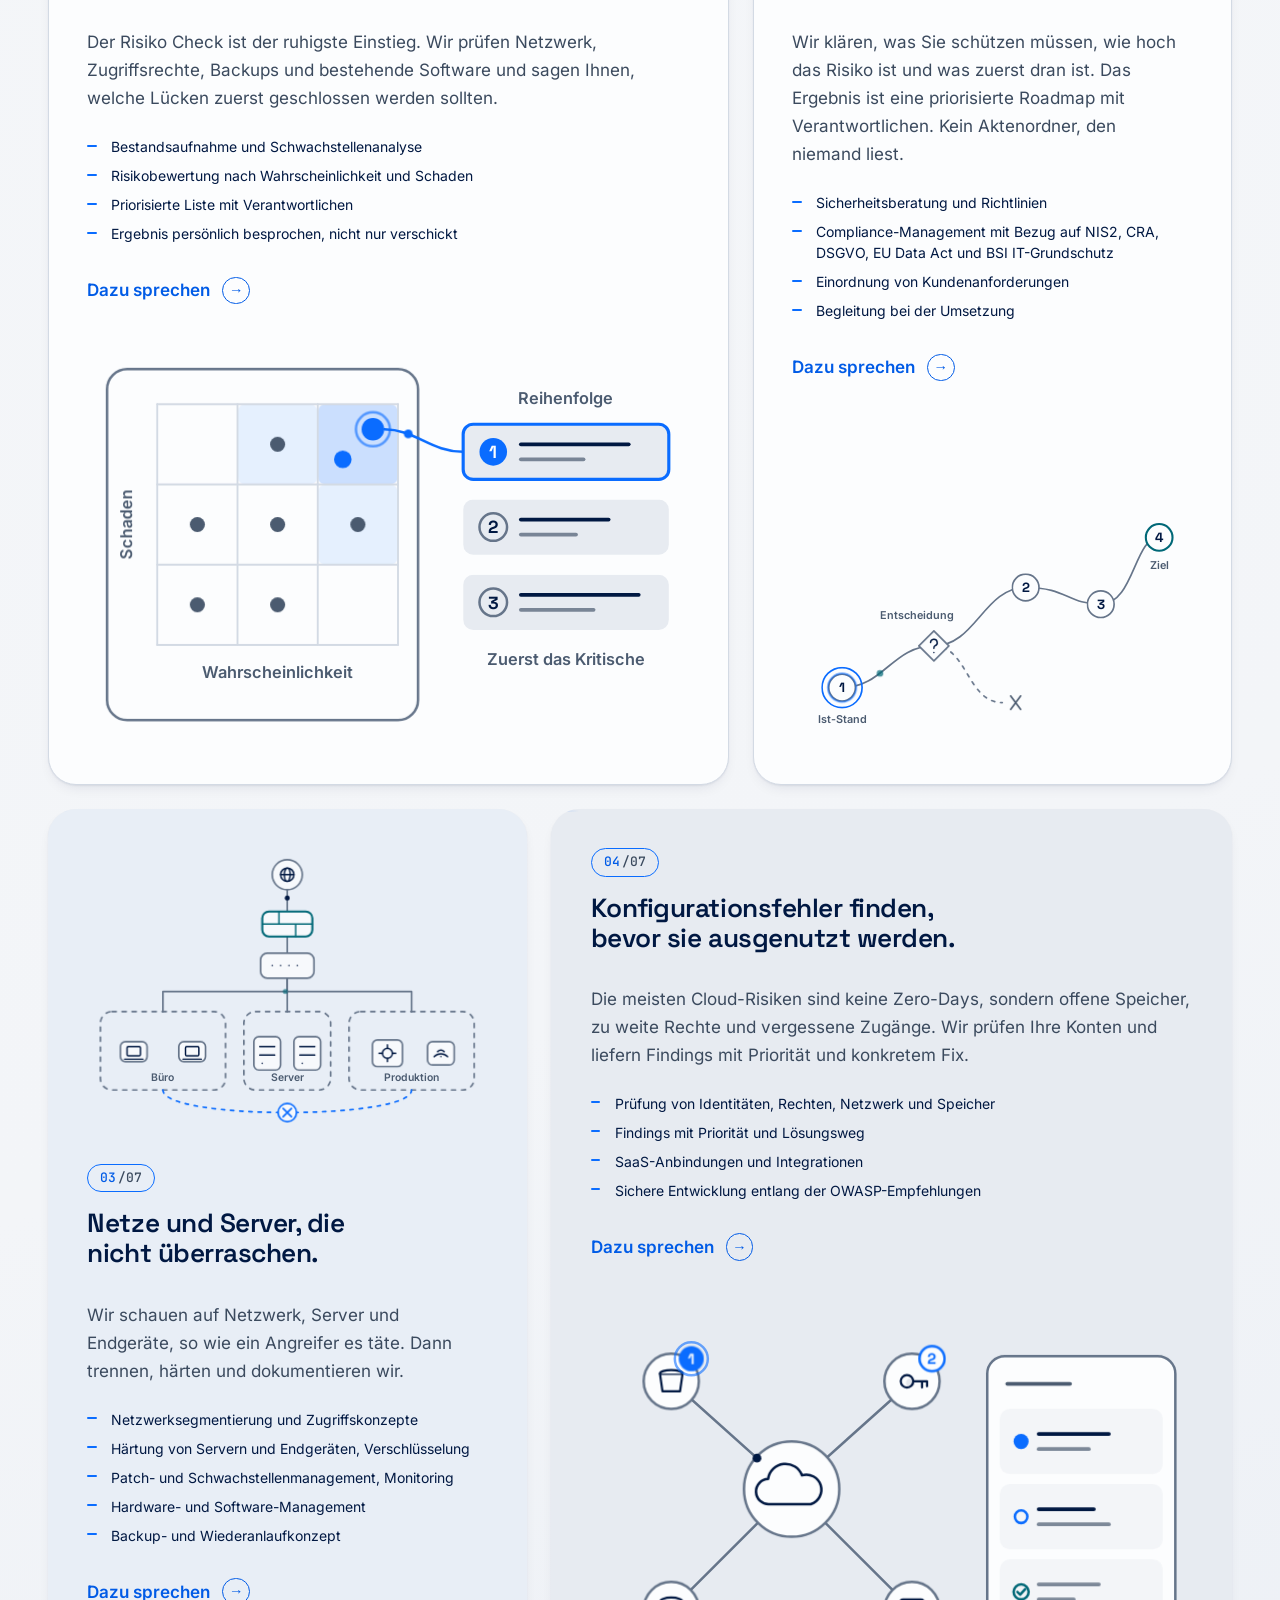
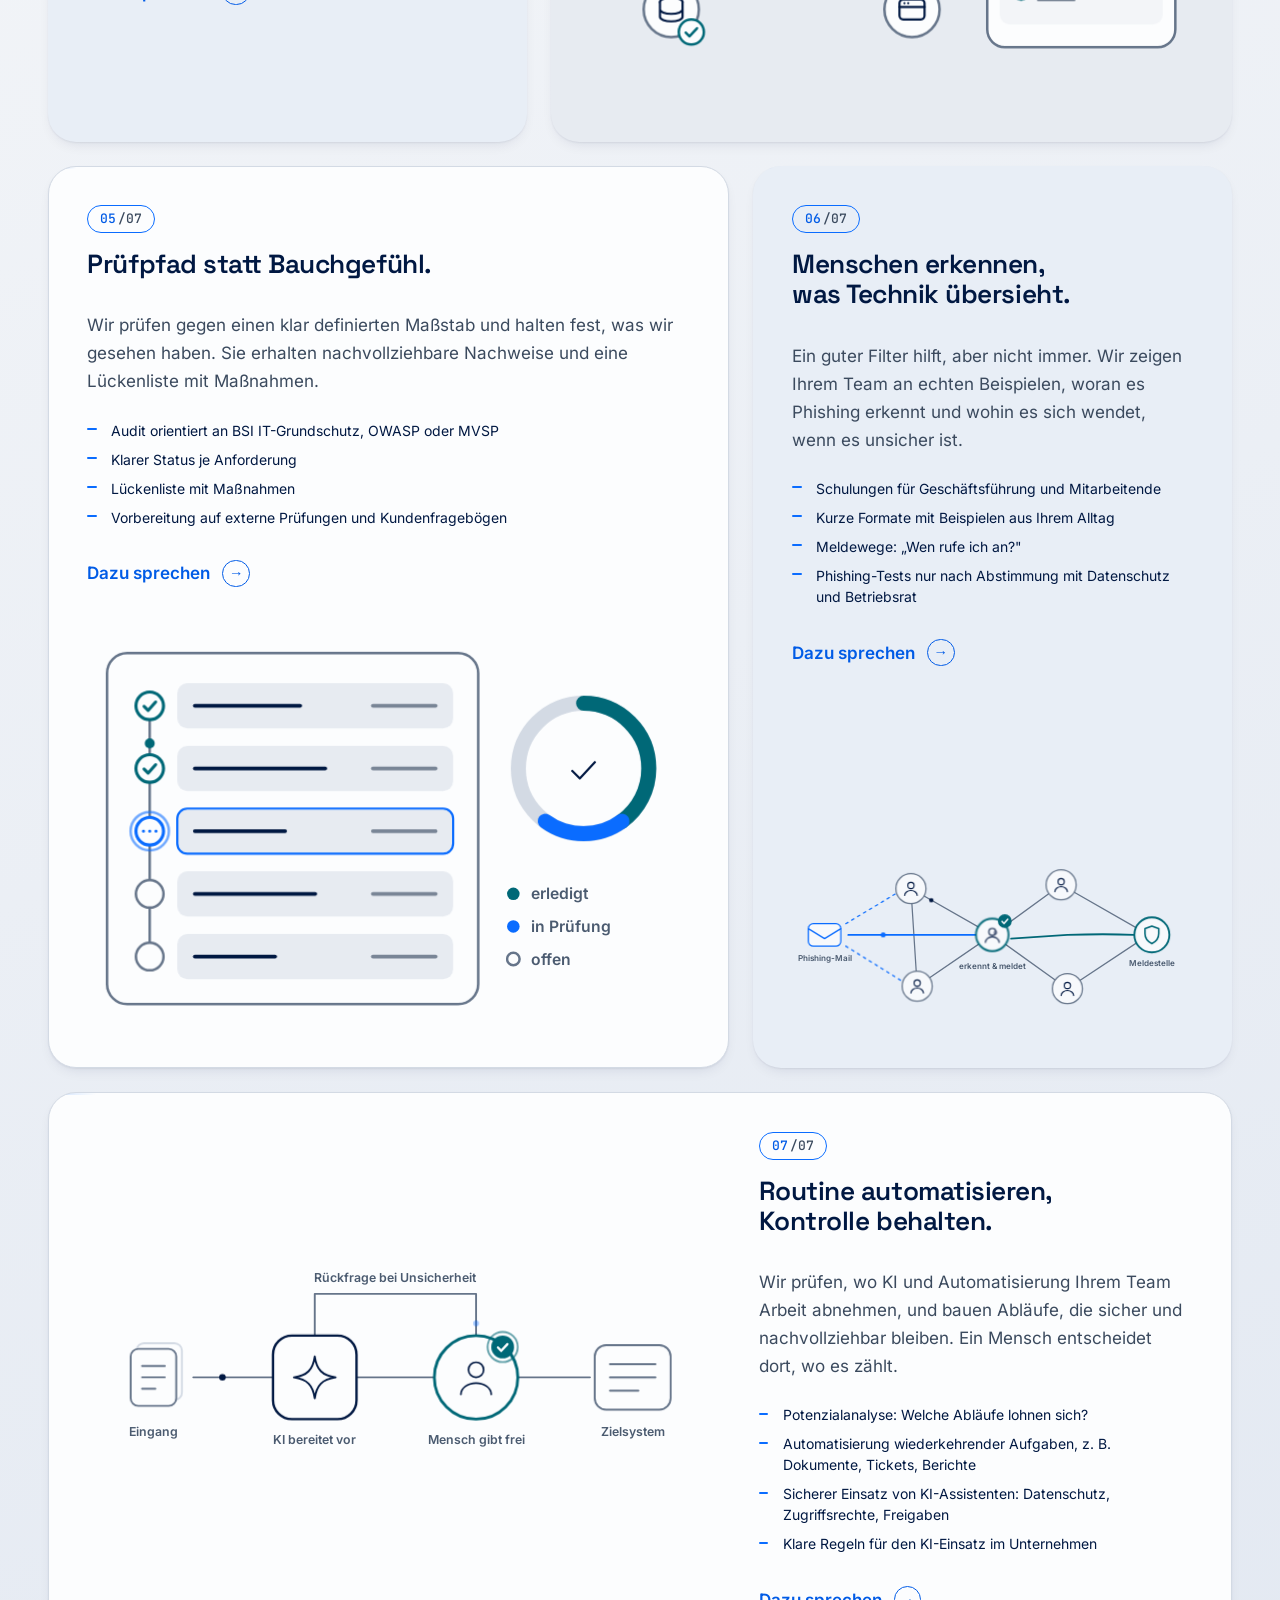
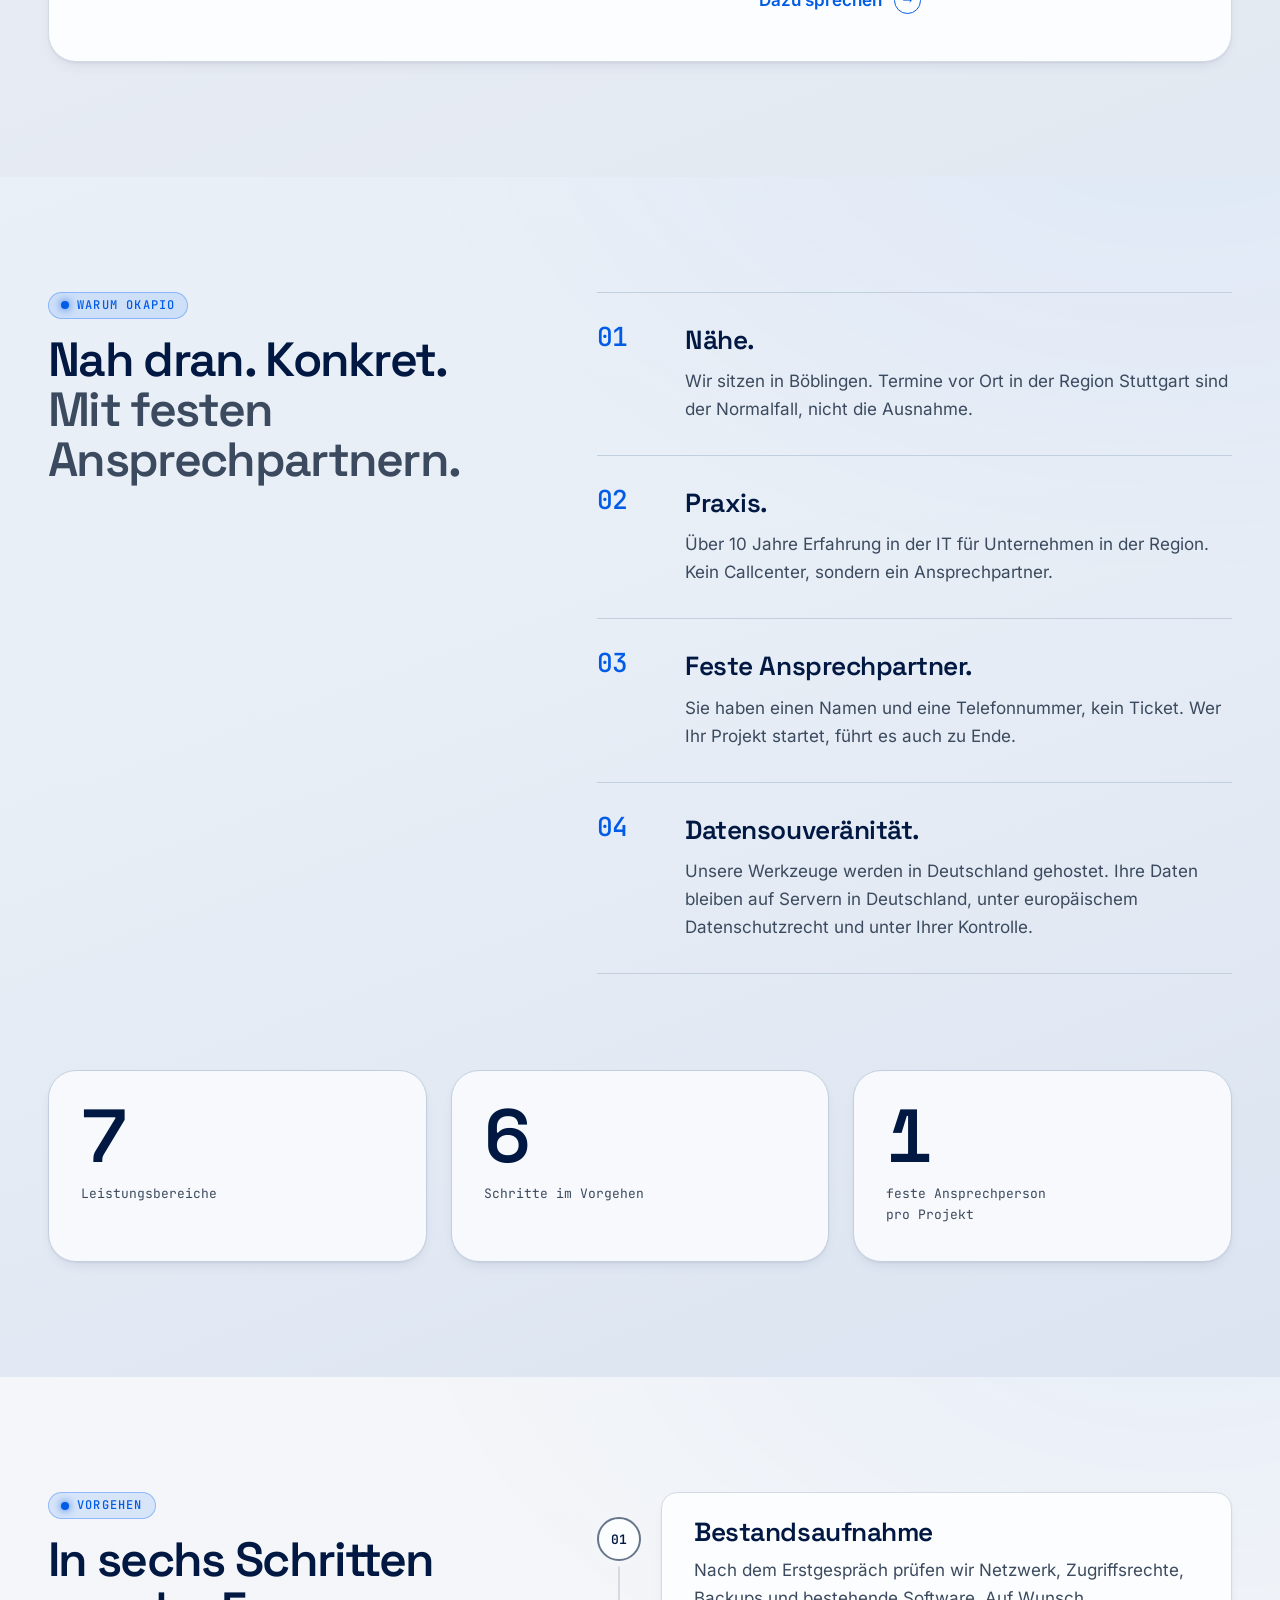
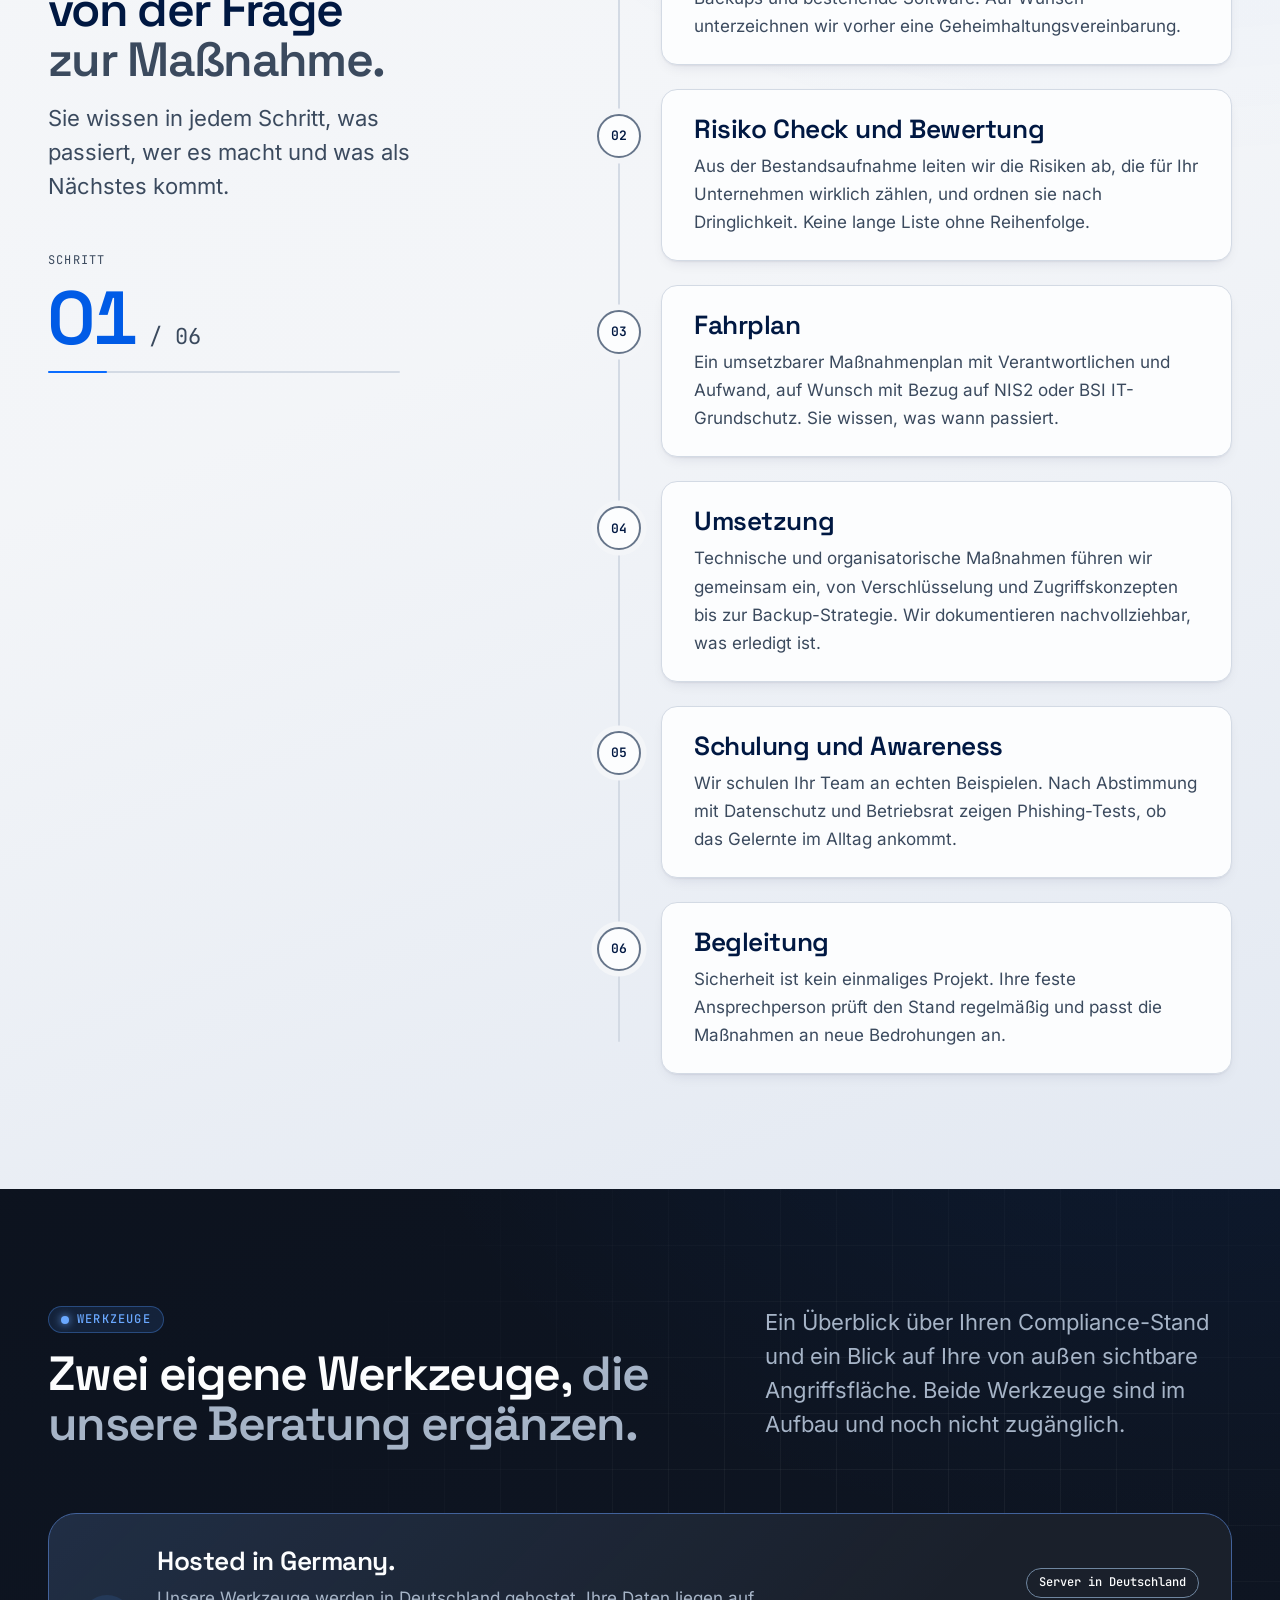
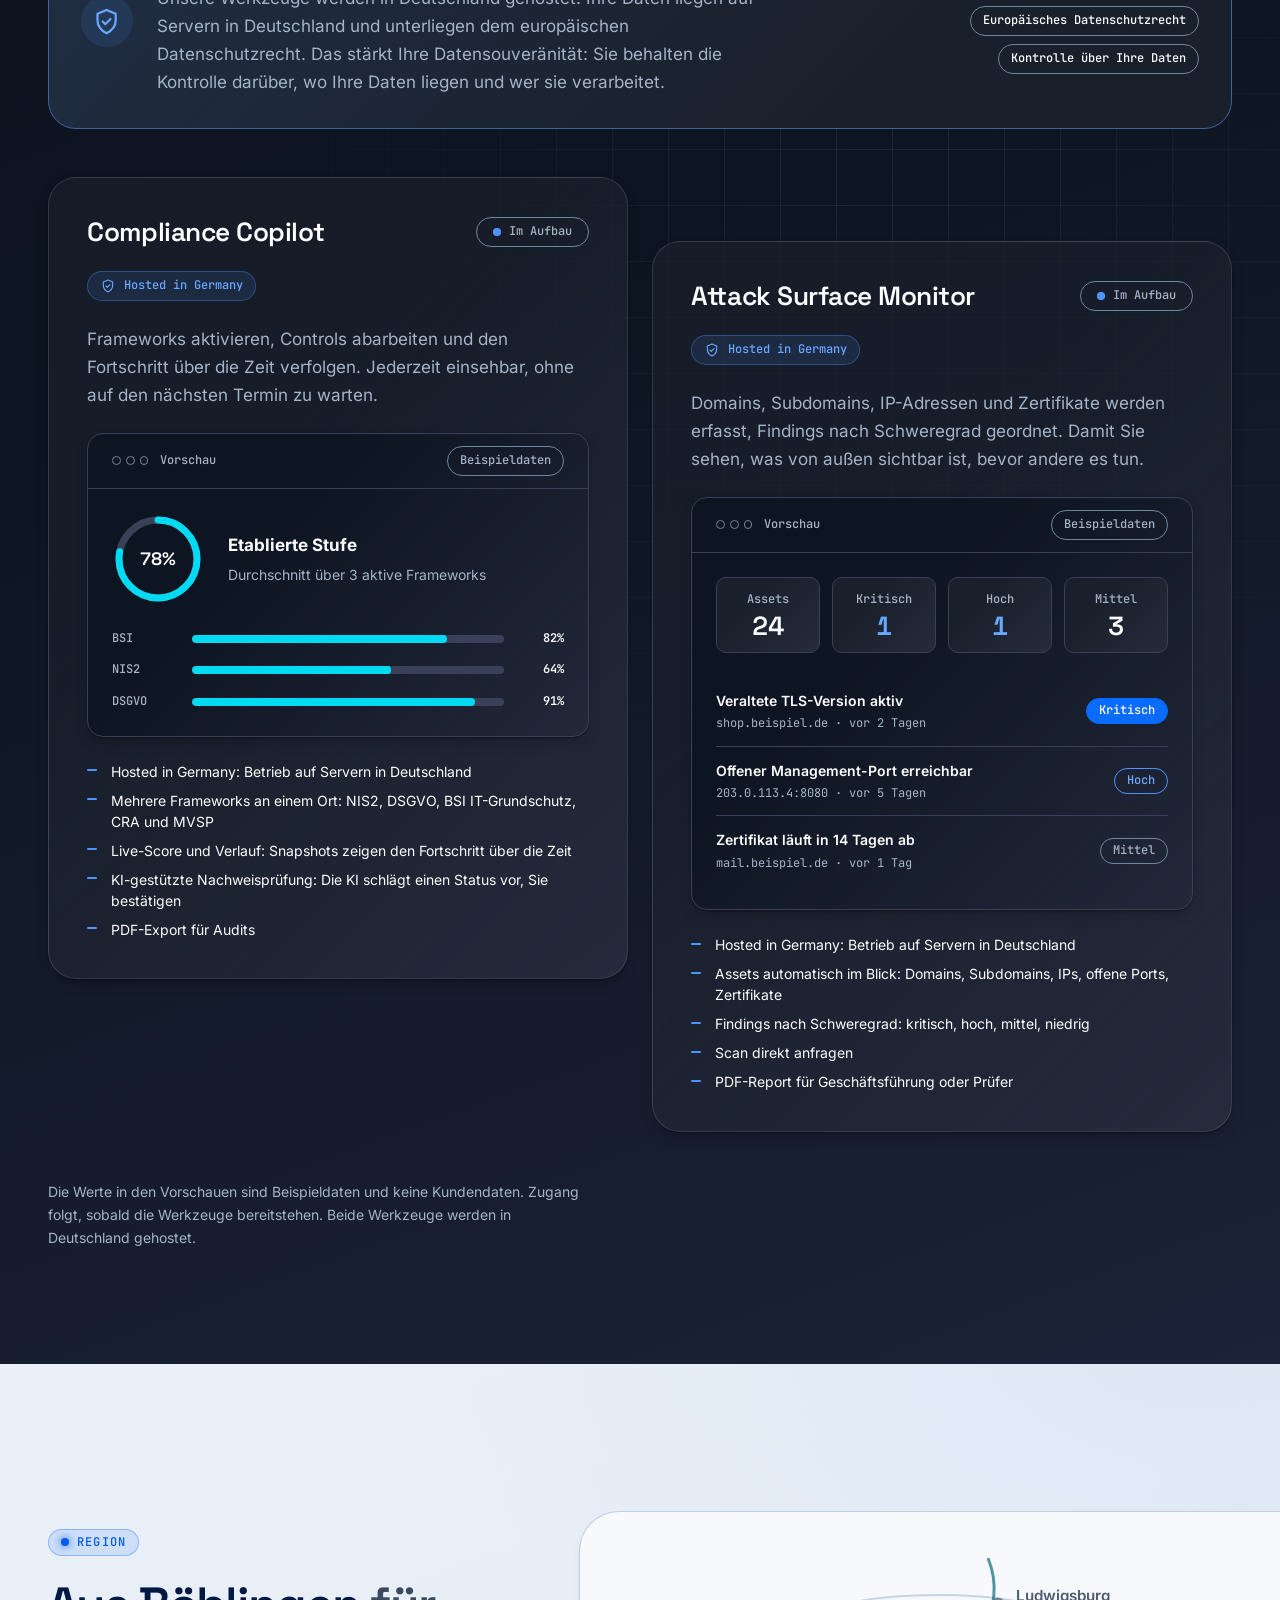
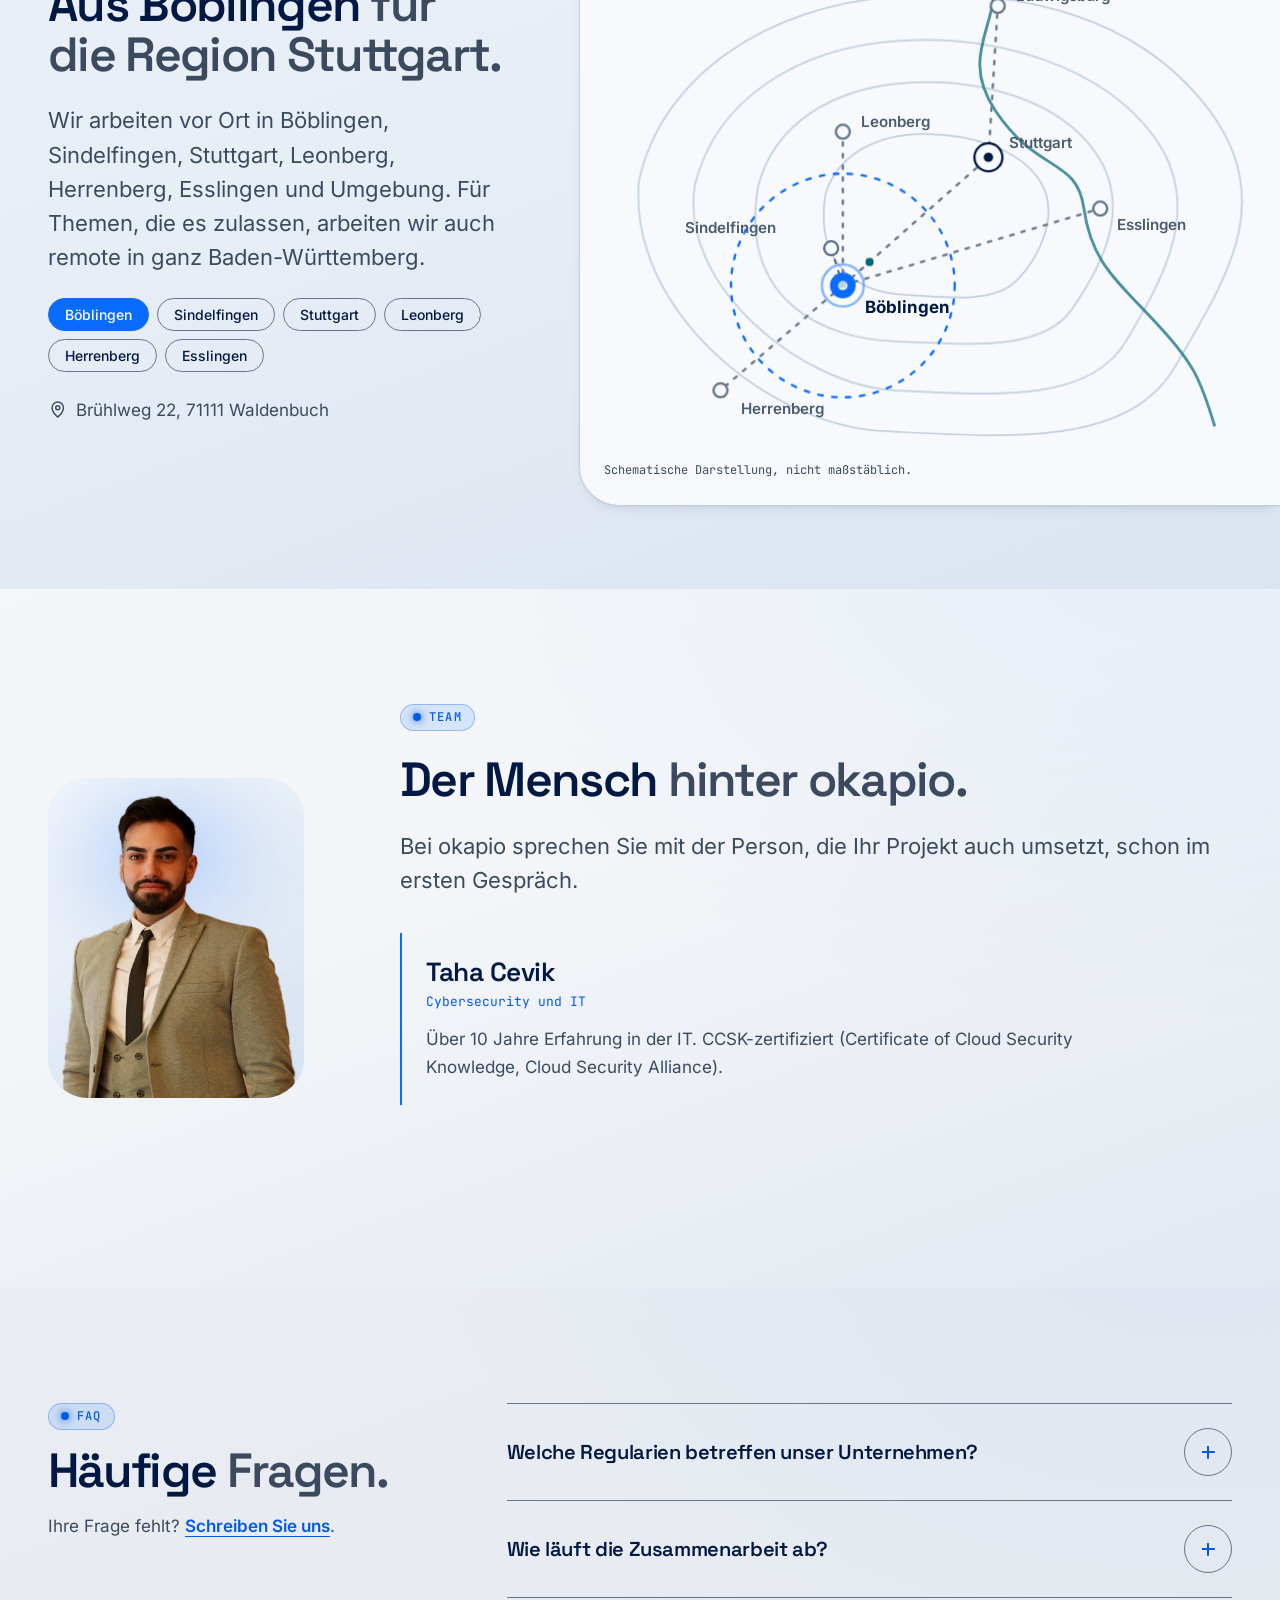
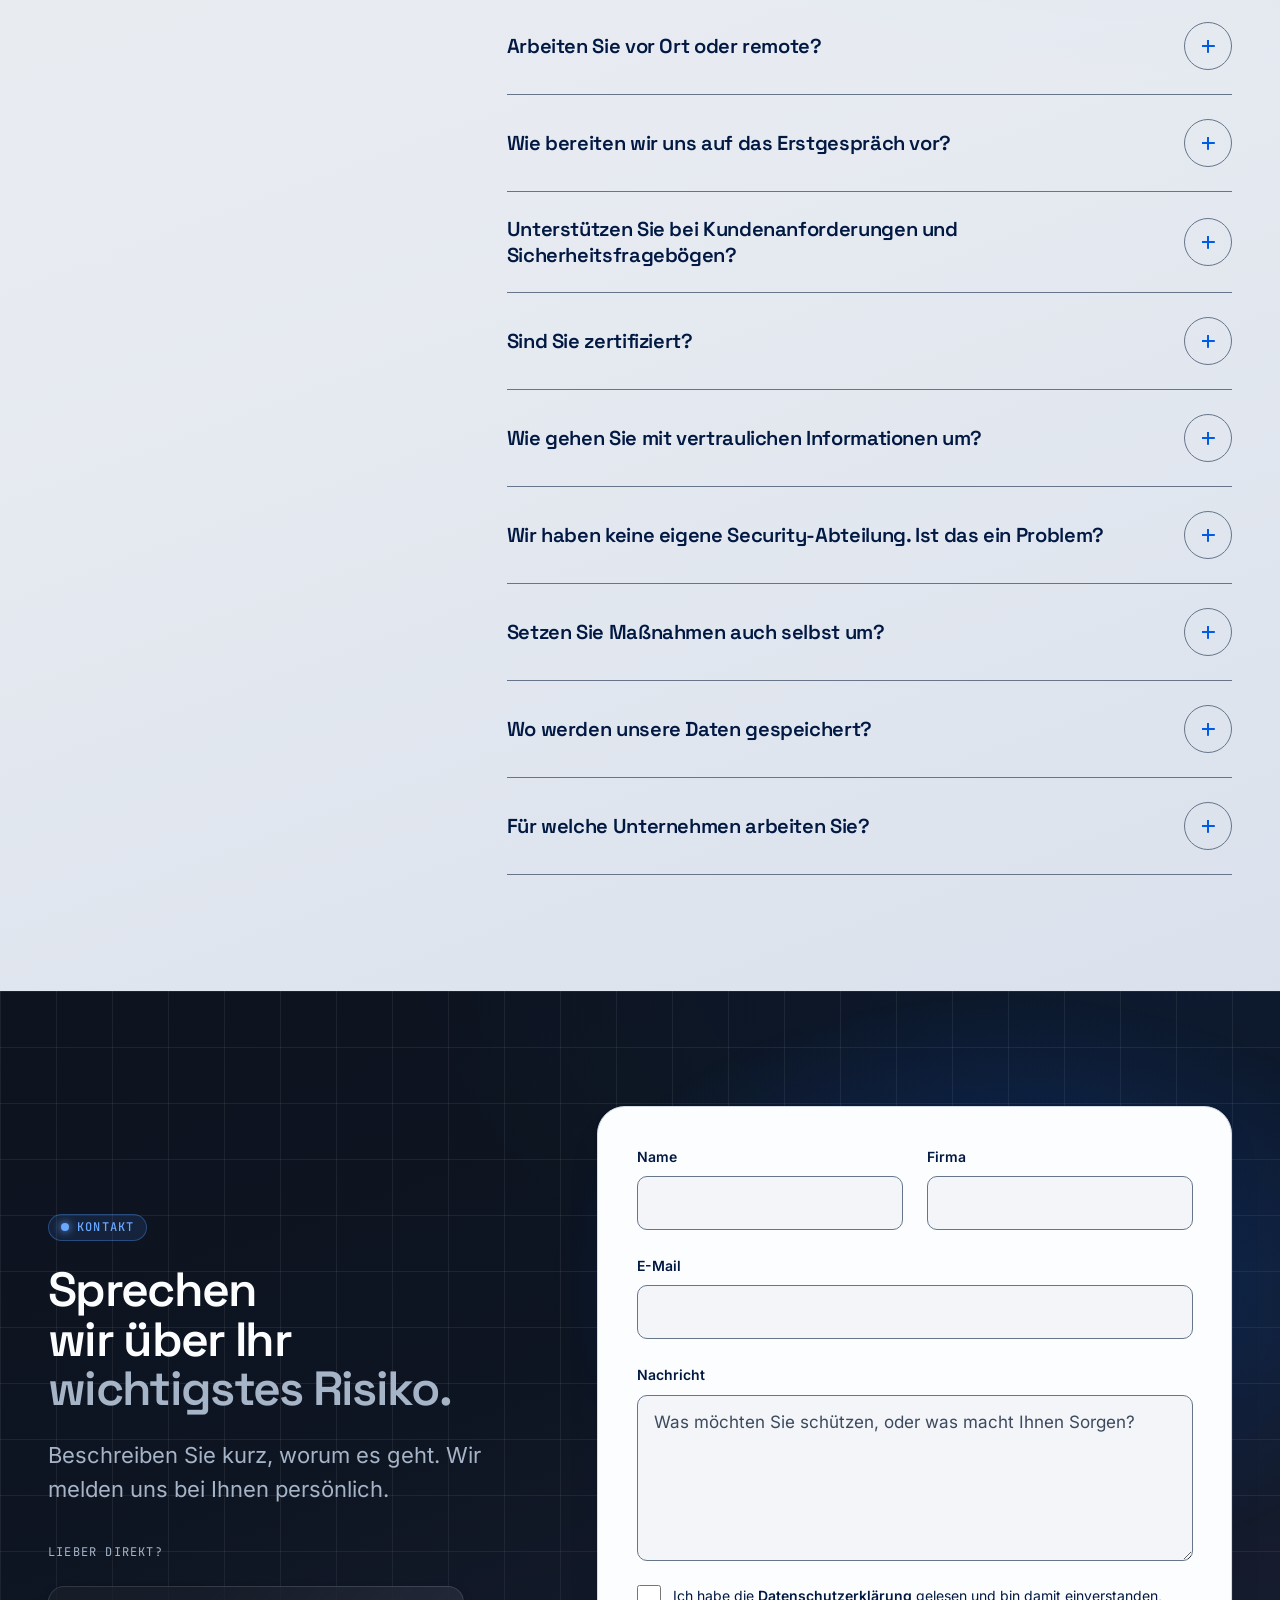
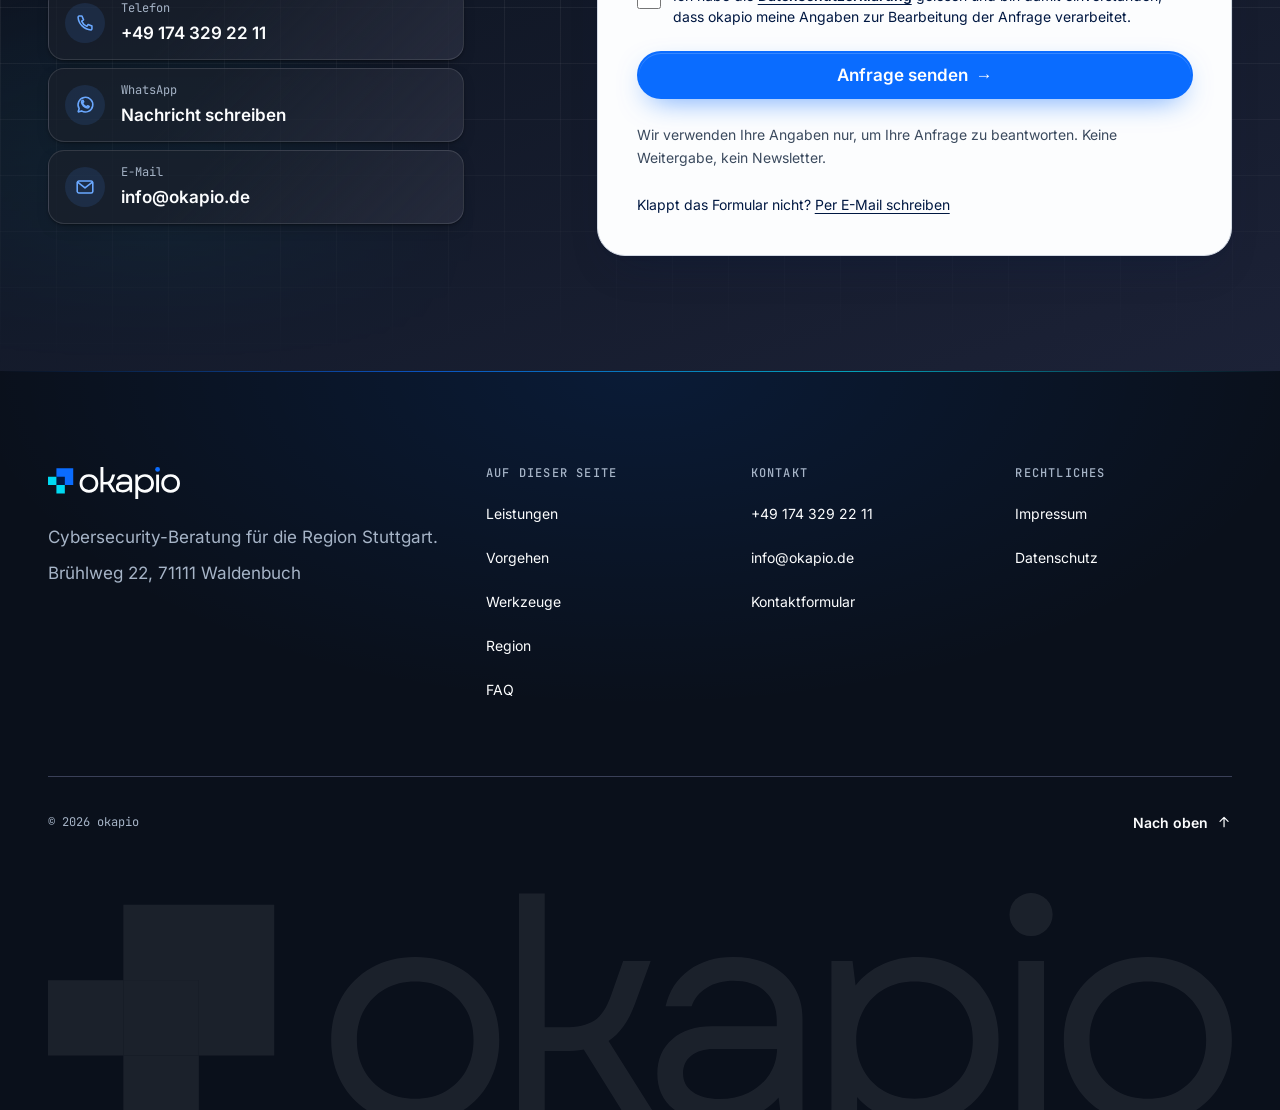
==== commit 53ff7d82: "Teamfoto aus dem hochauflösenden Original, nur Oberkörper Original (1333x2000) auf Oberkörper zugesc" ====
--- a/index.html
+++ b/index.html
@@ -1073,7 +1073,7 @@
     <section class="section" id="team" data-theme="light" aria-labelledby="team-title">
       <div class="container team">
         <figure class="team__photo" data-reveal>
-          <img src="assets/img/team-taha-cevik.webp" width="800" height="1000" alt="Taha Cevik, Cybersecurity und IT bei okapio" loading="lazy" decoding="async">
+          <img src="assets/img/team-taha-cevik-v2.webp" width="800" height="1000" alt="Taha Cevik, Cybersecurity und IT bei okapio" loading="lazy" decoding="async">
         </figure>
         <div class="team__copy">
           <p class="kicker" data-reveal>Team</p>
--- a/assets/css/tokens.css
+++ b/assets/css/tokens.css
@@ -257,6 +257,7 @@
   --size-divider: 3.5rem;
   --size-brand: 8.5rem;
   --size-brand-footer: 8.25rem;
+  --size-team-photo: 16rem;         /* Breite des Team-Porträts */
   --size-sovereign-icon: 3.25rem;   /* Schild im Hosted-in-Germany-Band */
   --size-host-icon: 1rem;           /* Schild im Hosted-in-Germany-Etikett */
   --size-marker: 0.6rem;
--- a/assets/css/layout.css
+++ b/assets/css/layout.css
@@ -202,11 +202,10 @@
 
 /* ---------- Team: Foto links, Person rechts ---------- */
 .team { display: grid; gap: var(--space-7); align-items: center; }
-.team__photo { max-inline-size: 26rem; }
+.team__photo { inline-size: 100%; max-inline-size: var(--size-team-photo); }
 .team__copy { display: grid; gap: var(--space-5); justify-items: start; }
 @media (min-width: 64em) {
-  .team { grid-template-columns: minmax(0, 5fr) minmax(0, 7fr); gap: var(--space-9); }
-  .team__photo { max-inline-size: none; }
+  .team { grid-template-columns: var(--size-team-photo) minmax(0, 1fr); gap: var(--space-9); }
 }
 
 /* ---------- FAQ ---------- */
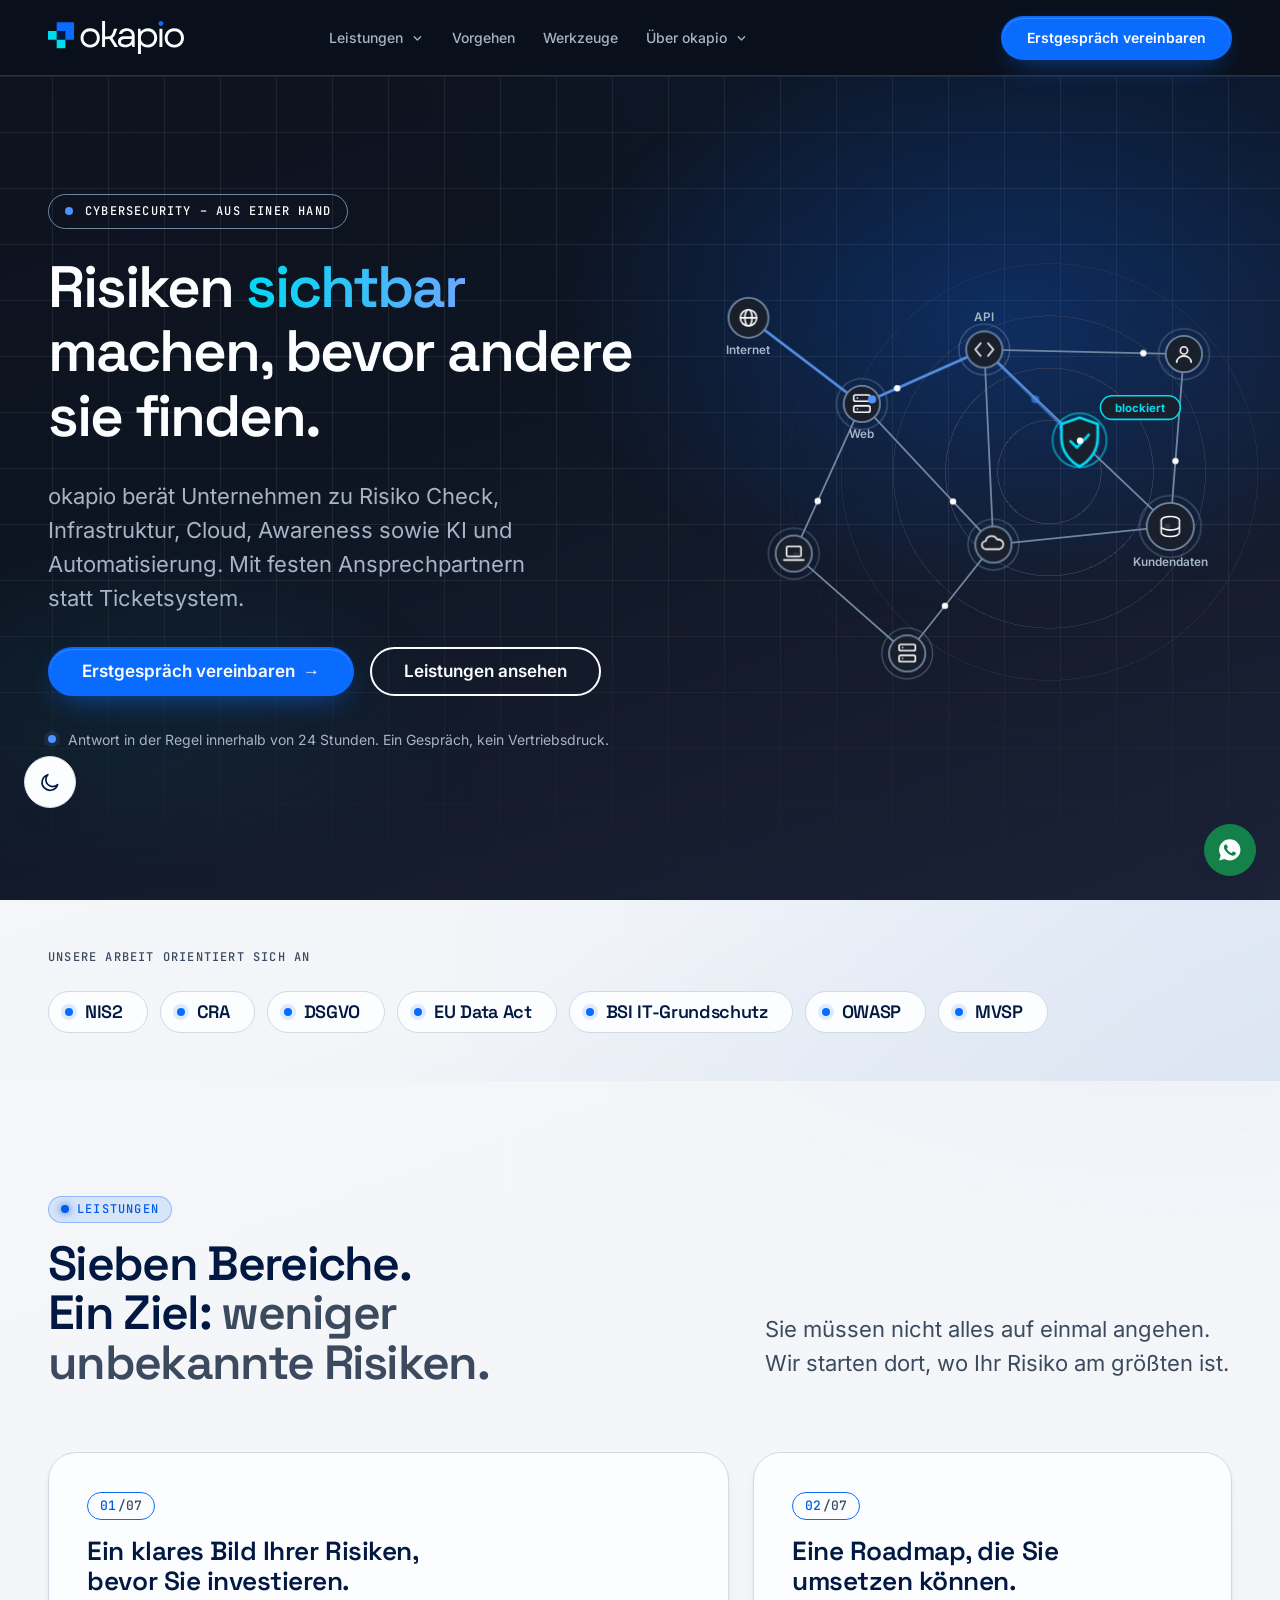
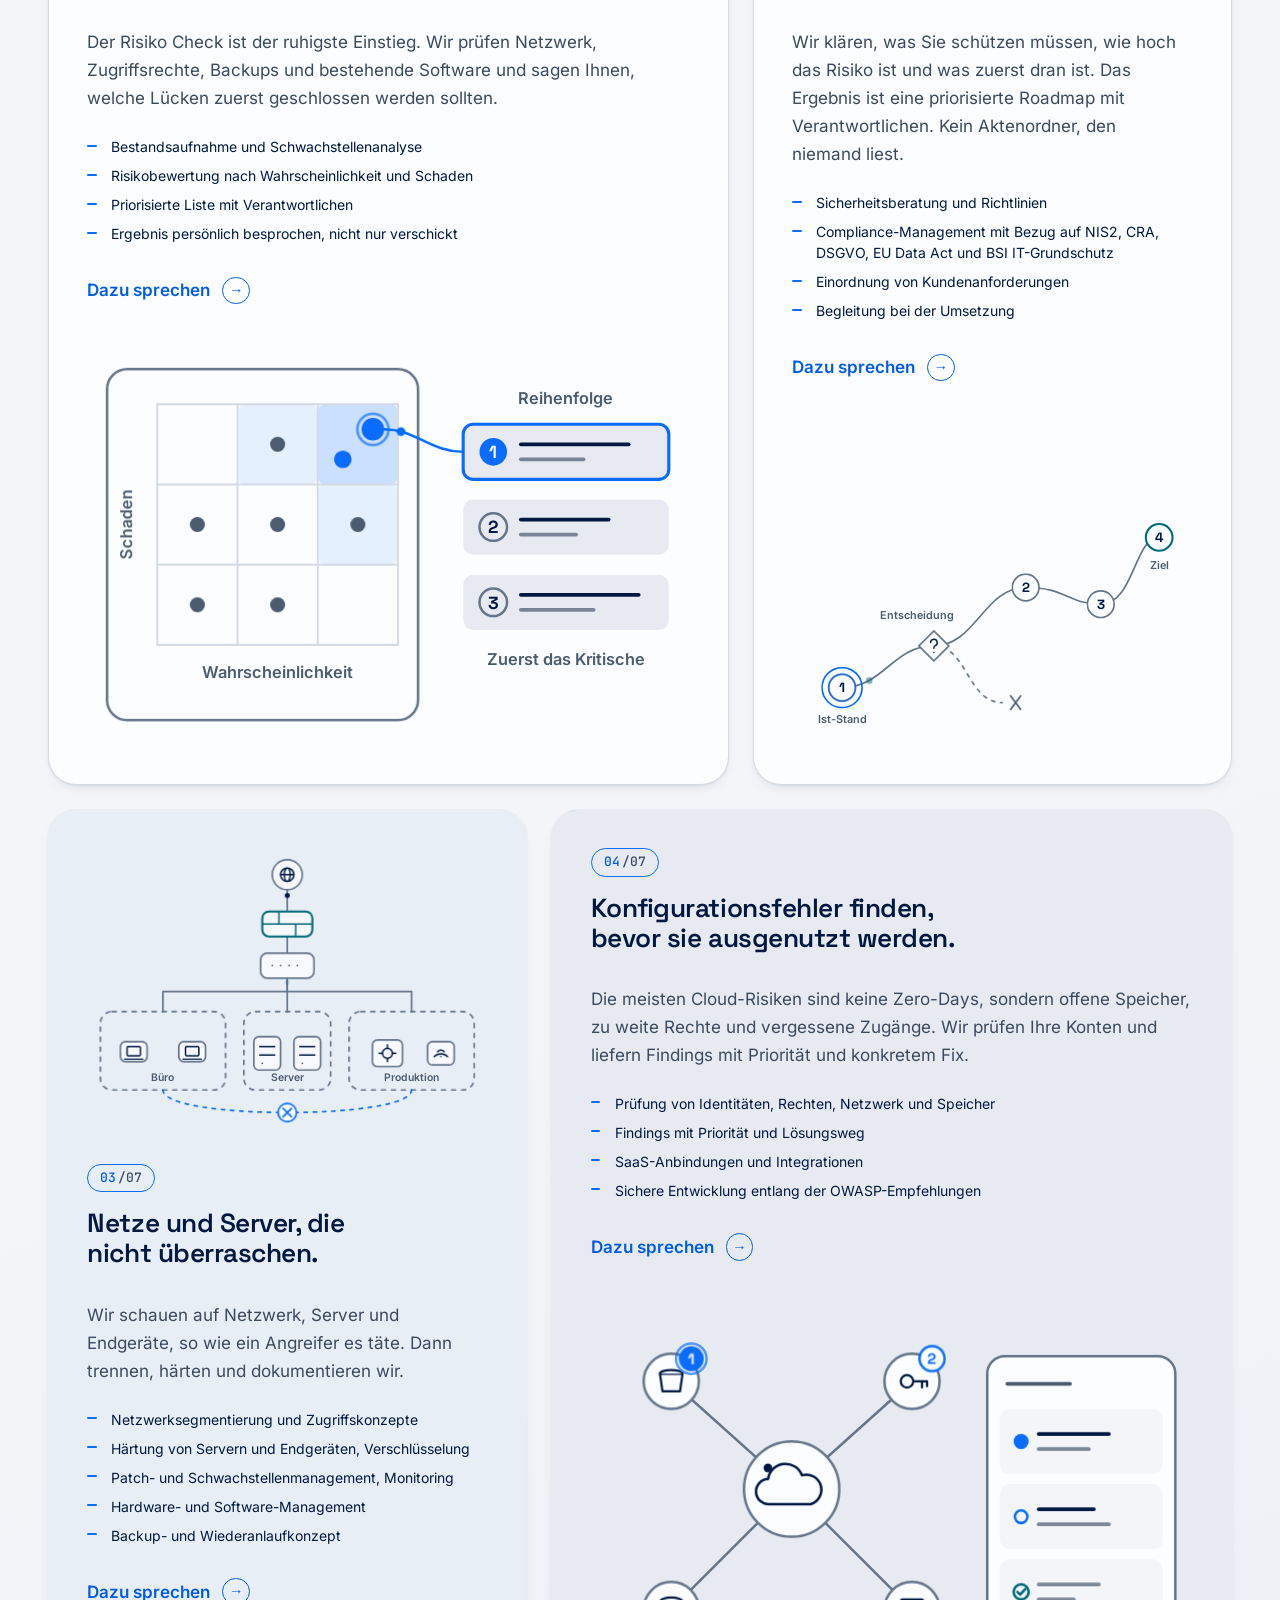
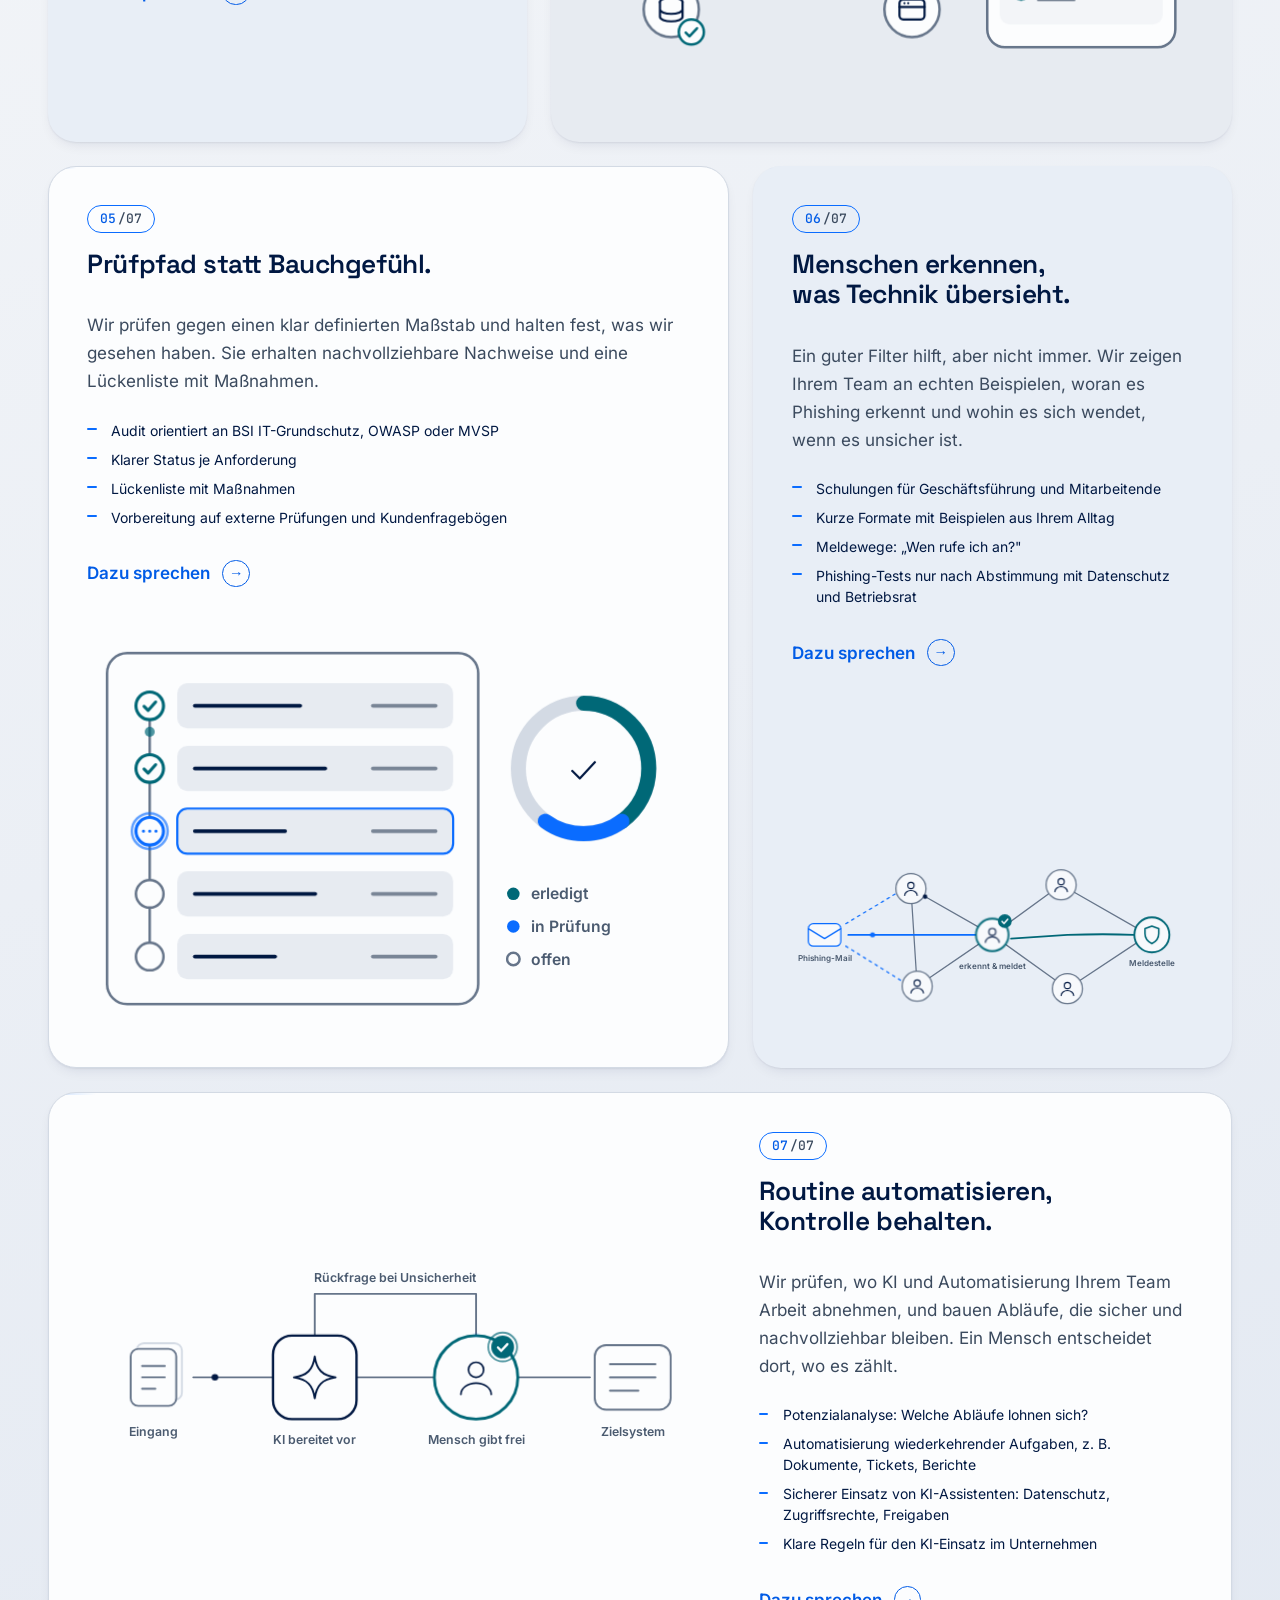
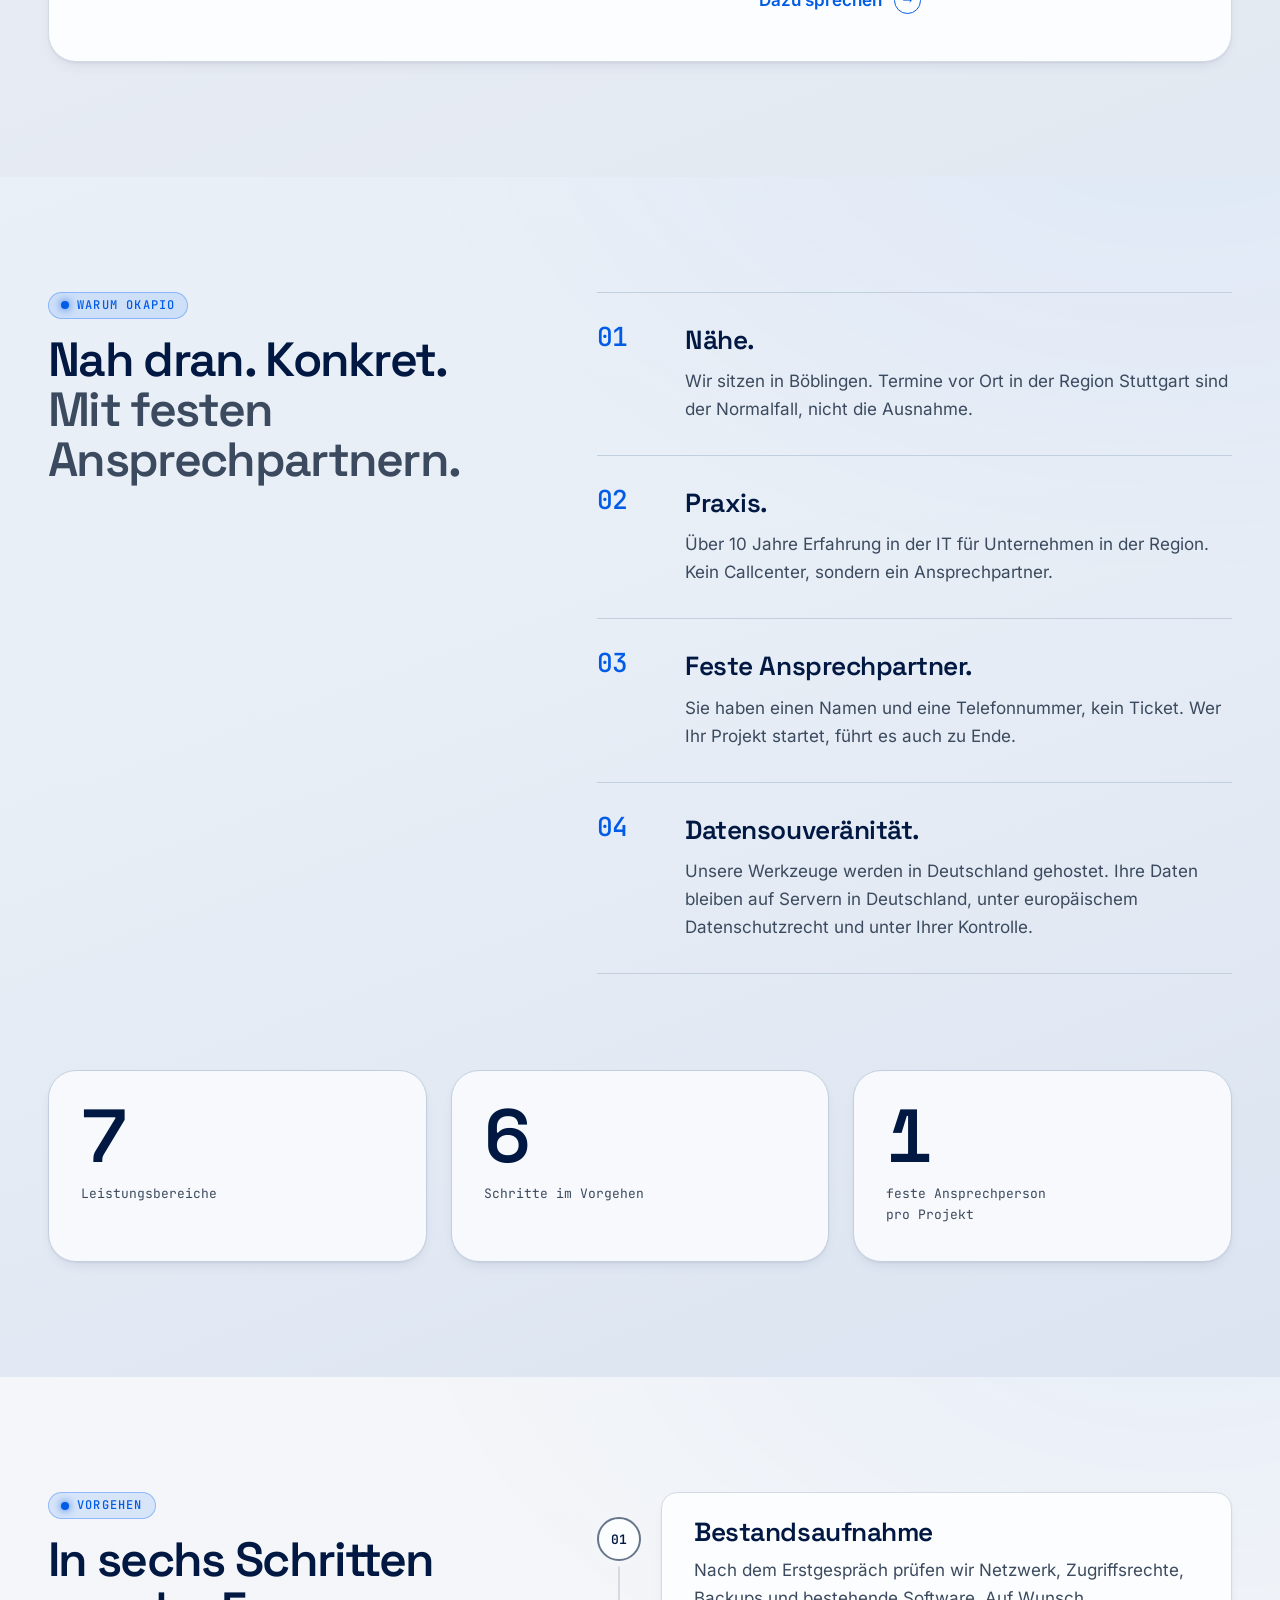
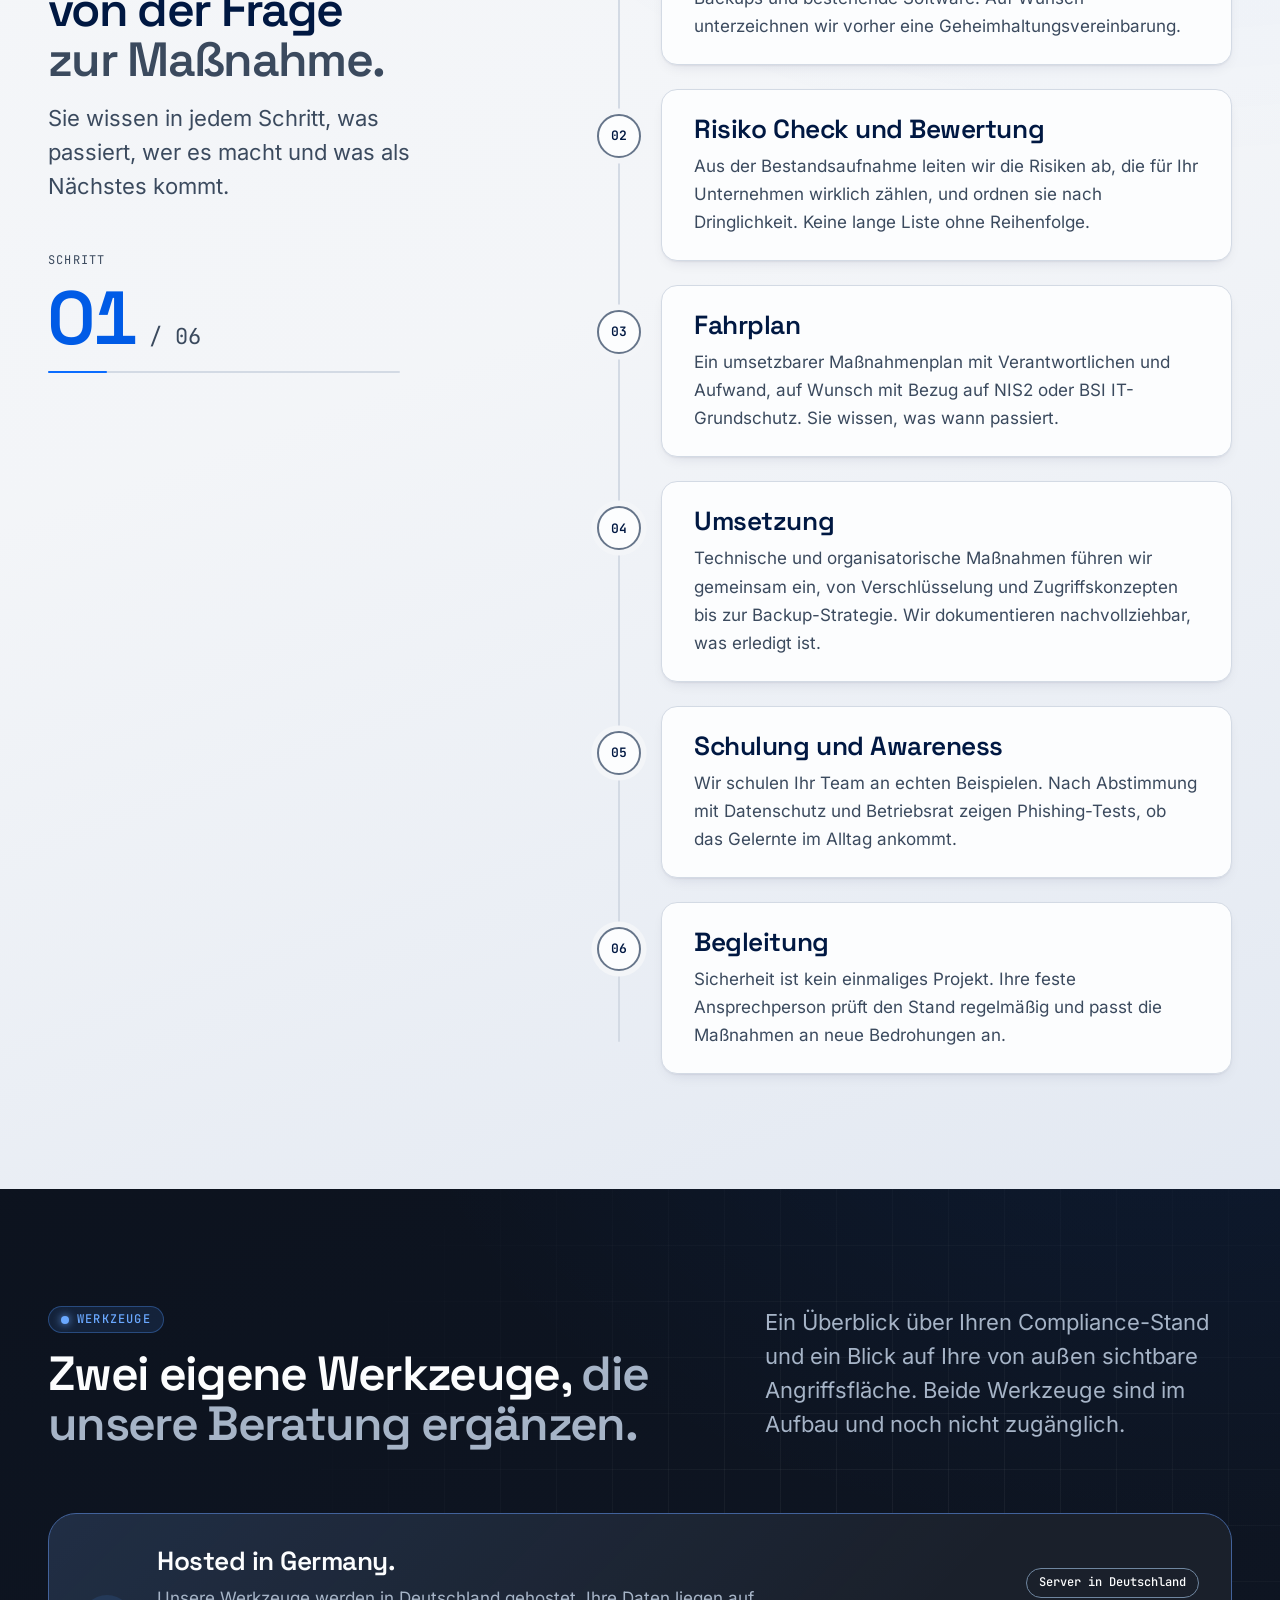
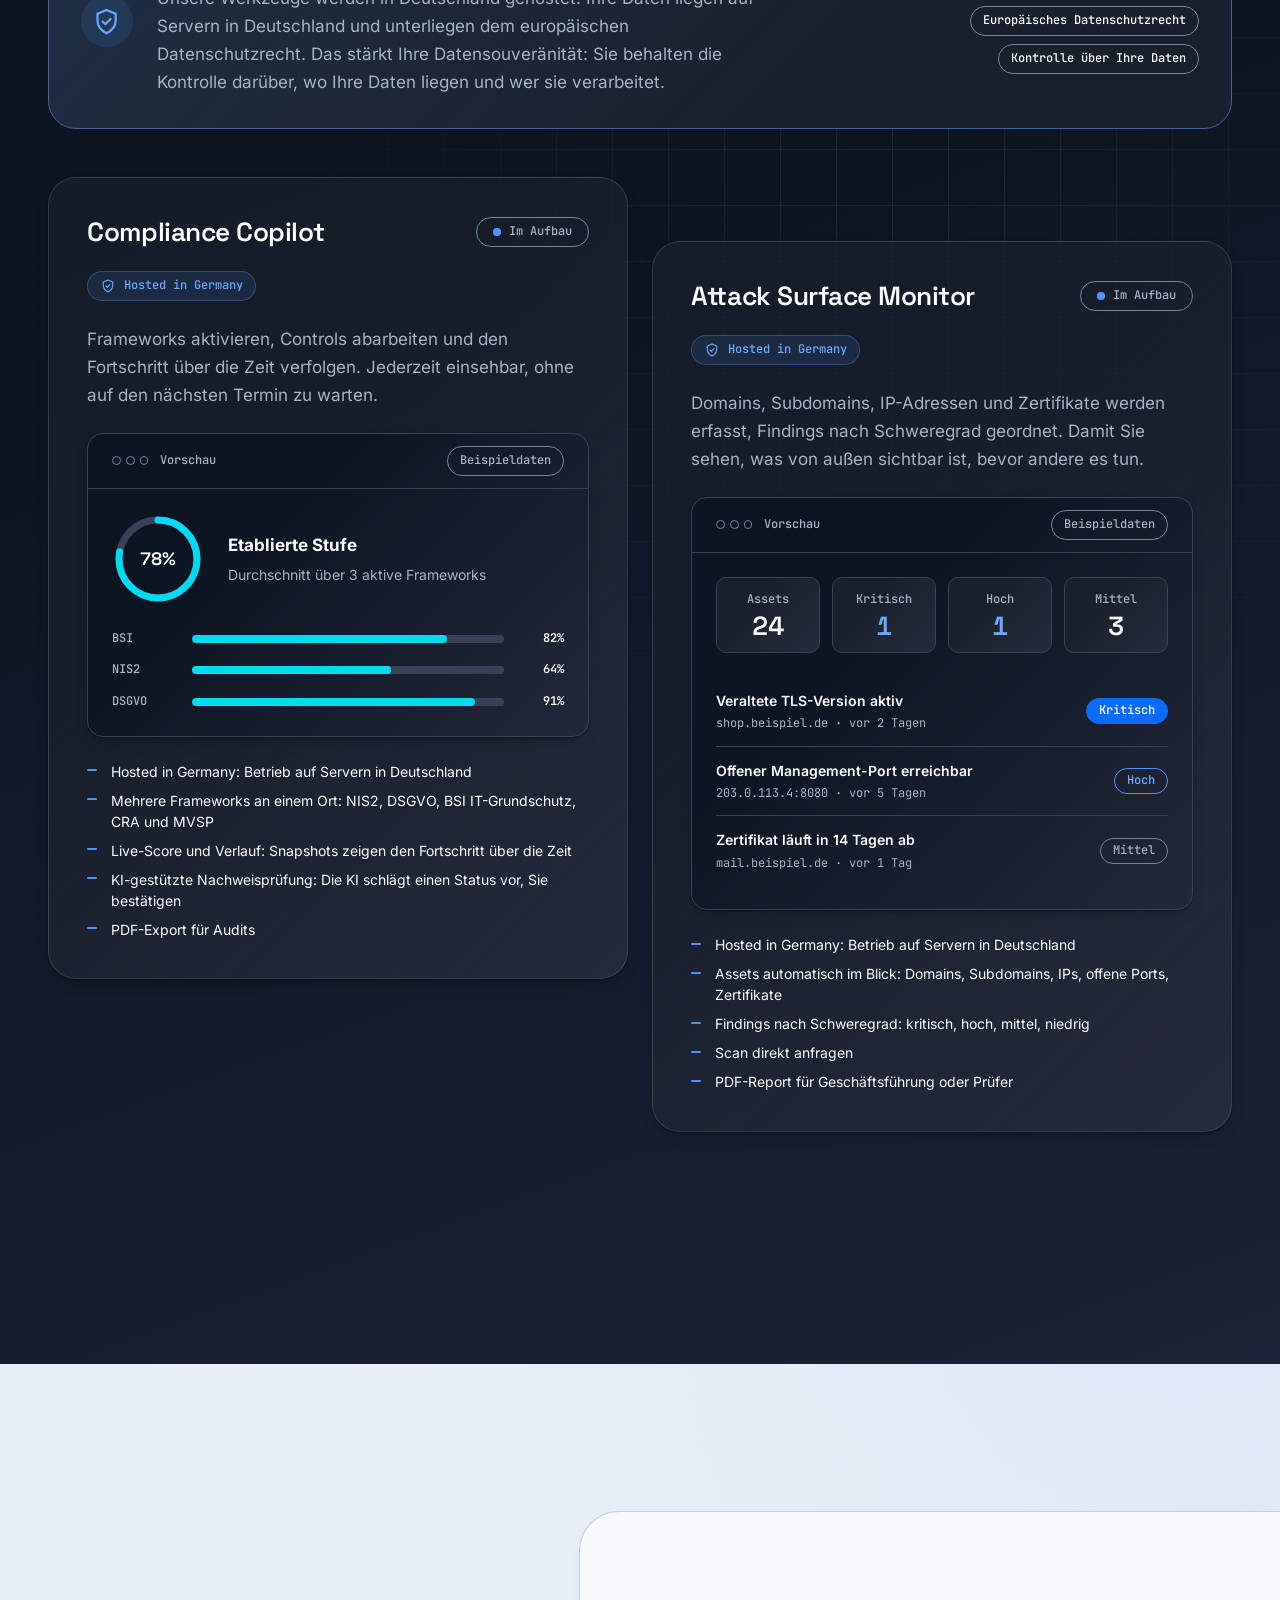
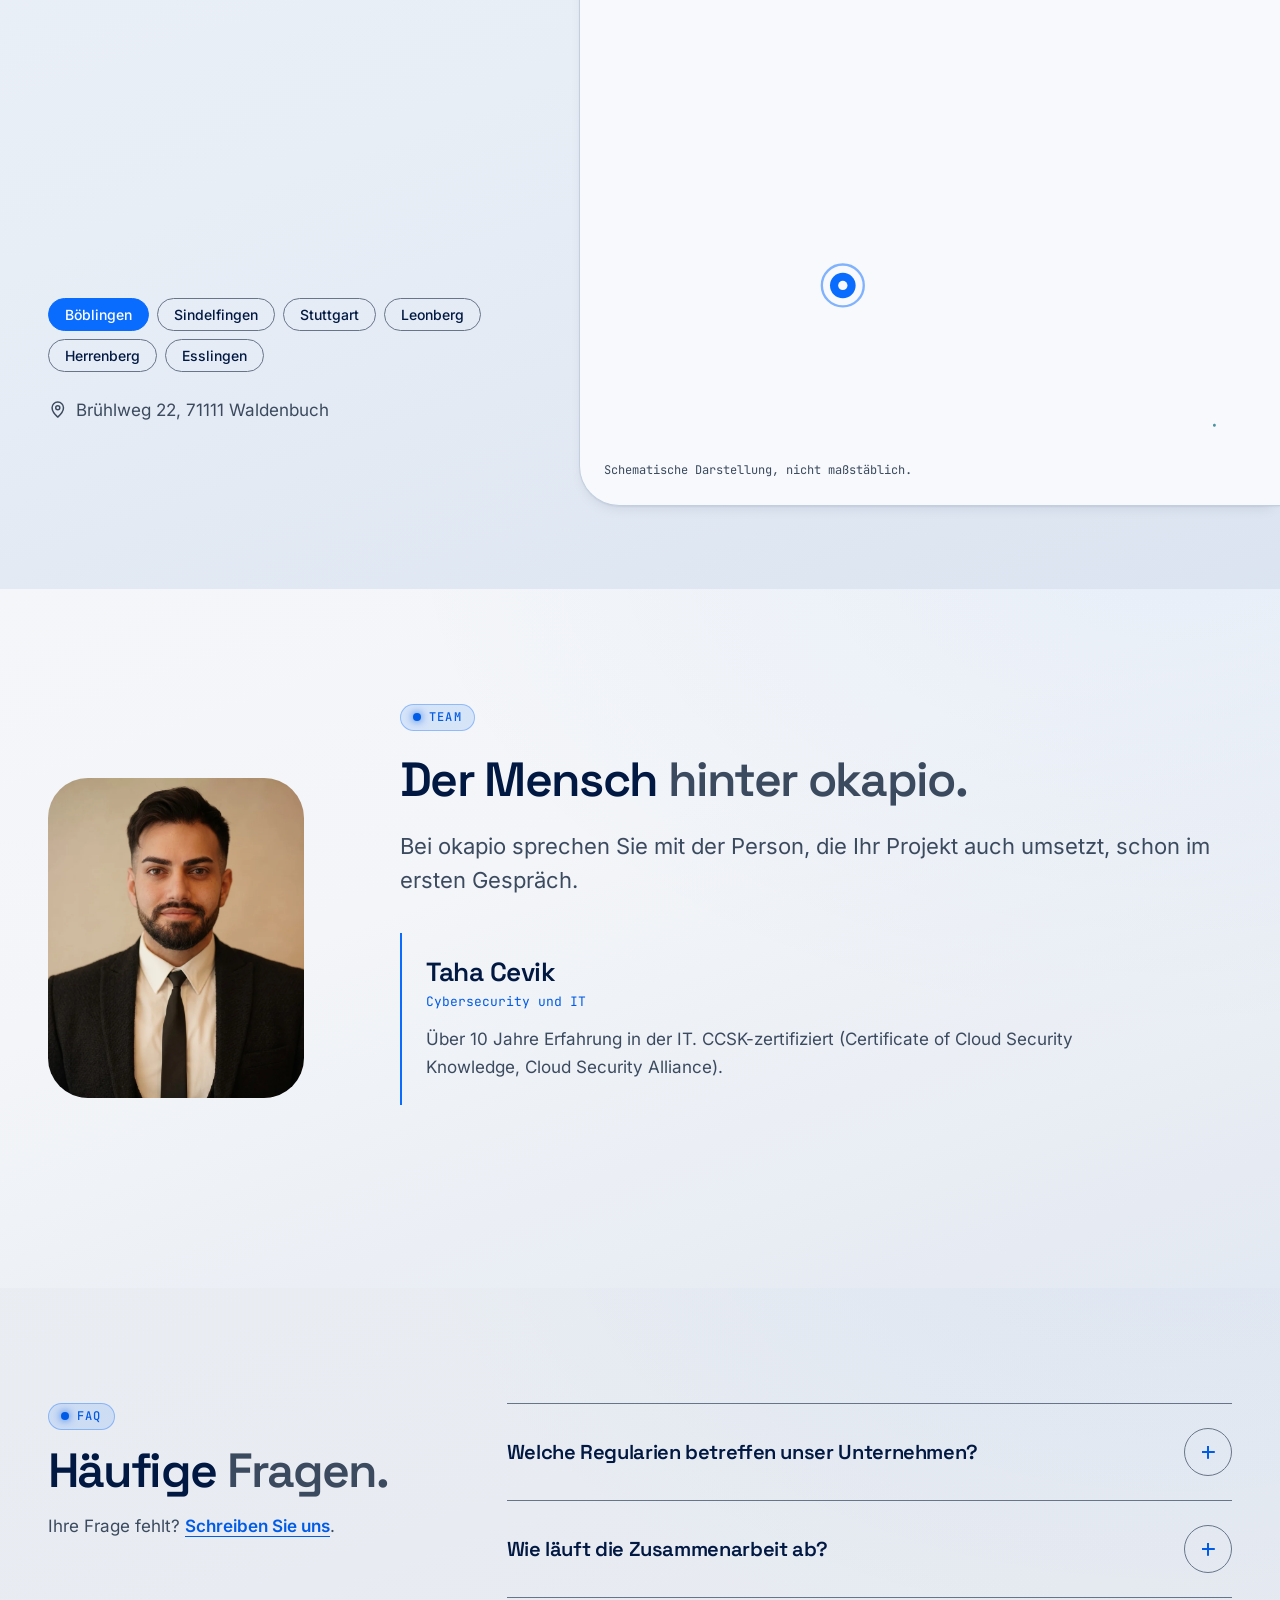
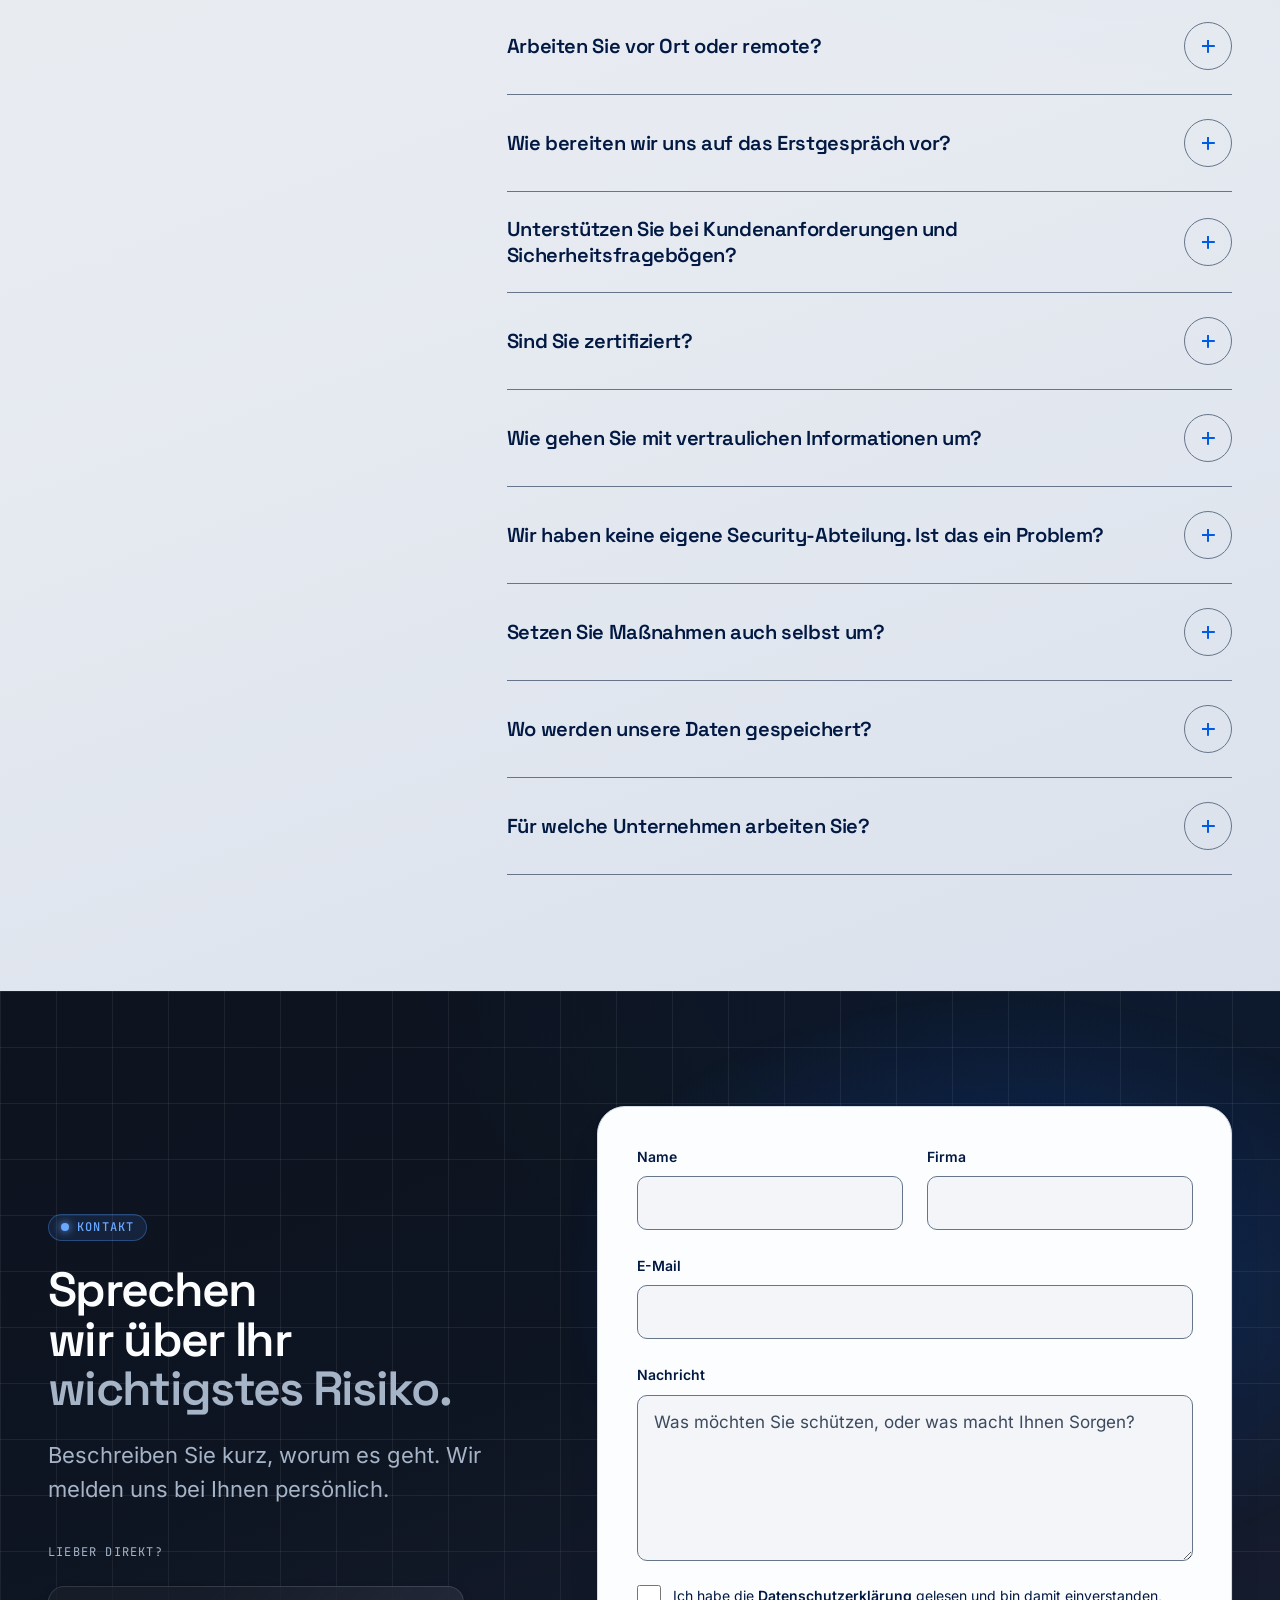
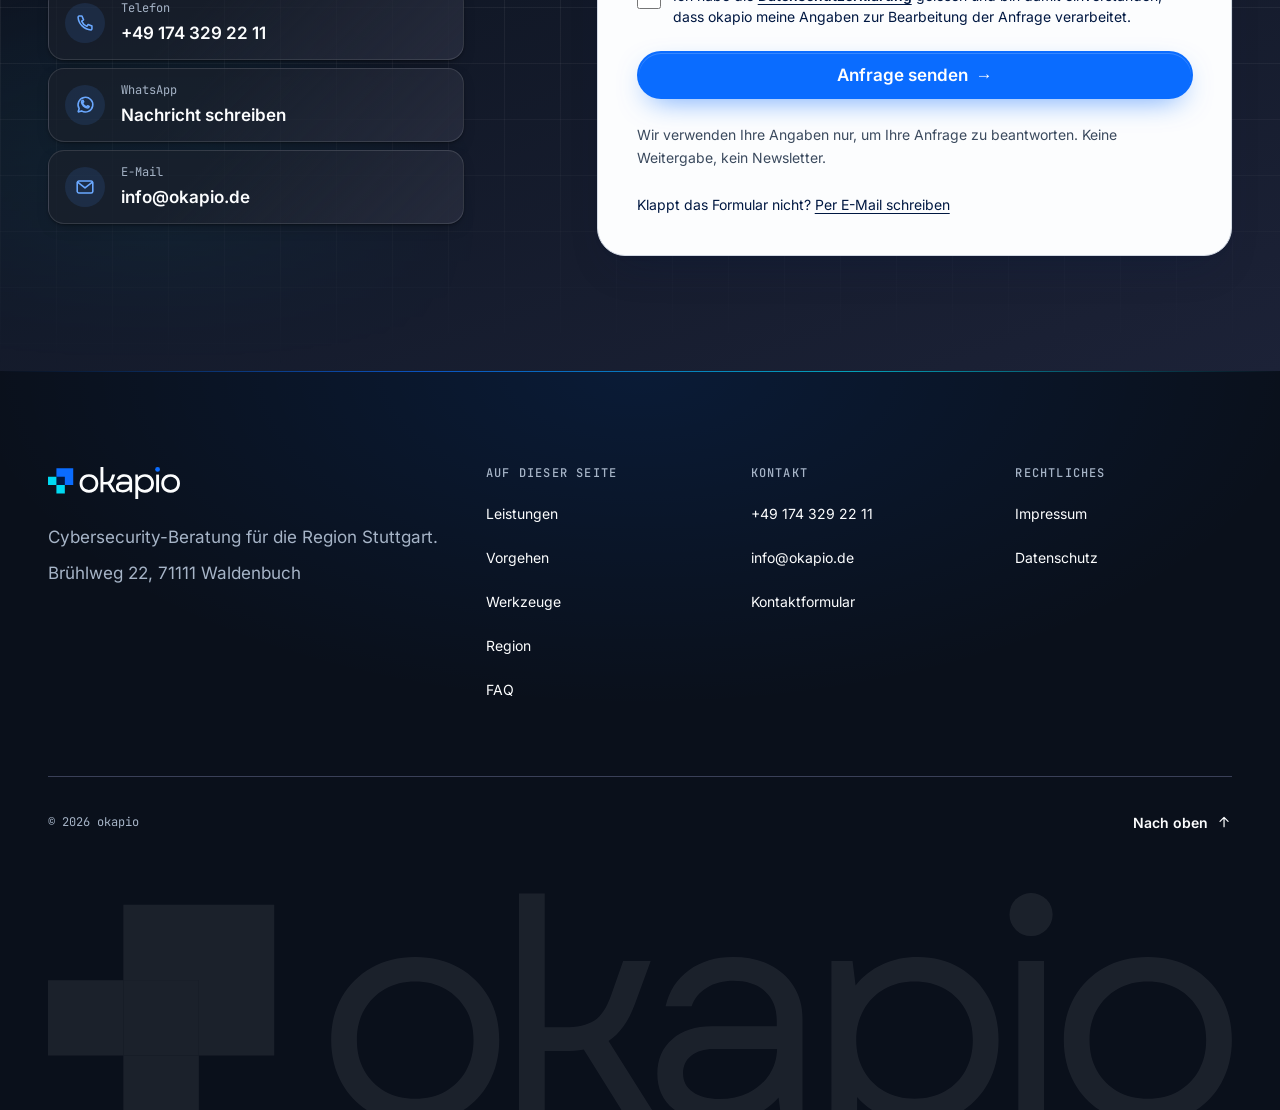
==== commit 88ec475c: "Teamfoto: neues Porträt unverändert einsetzen Foto ohne Freistellung und Umfärbung, nur auf 800 px B" ====
--- a/index.html
+++ b/index.html
@@ -1073,7 +1073,7 @@
     <section class="section" id="team" data-theme="light" aria-labelledby="team-title">
       <div class="container team">
         <figure class="team__photo" data-reveal>
-          <img src="assets/img/team-taha-cevik-v2.webp" width="800" height="1000" alt="Taha Cevik, Cybersecurity und IT bei okapio" loading="lazy" decoding="async">
+          <img src="assets/img/team-taha-cevik-v4.webp" width="800" height="1000" alt="Taha Cevik, Cybersecurity und IT bei okapio" loading="lazy" decoding="async">
         </figure>
         <div class="team__copy">
           <p class="kicker" data-reveal>Team</p>
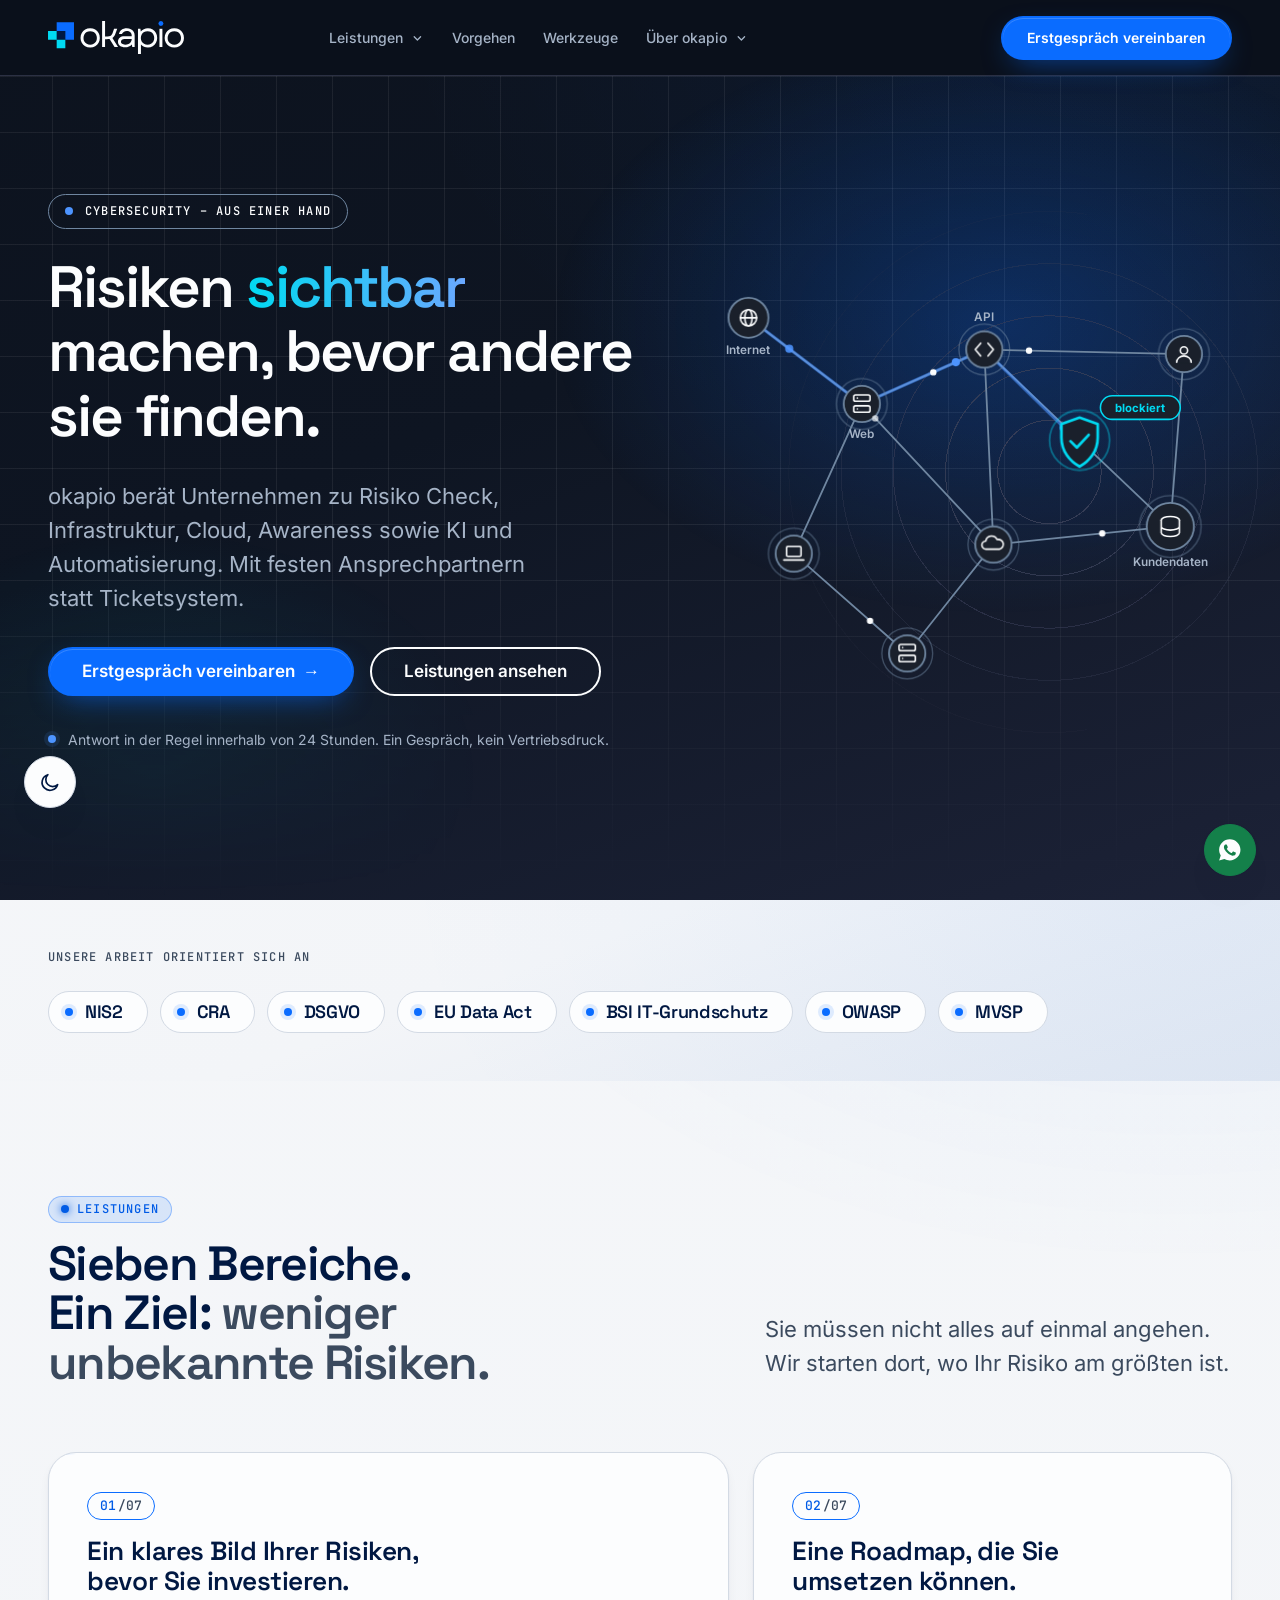
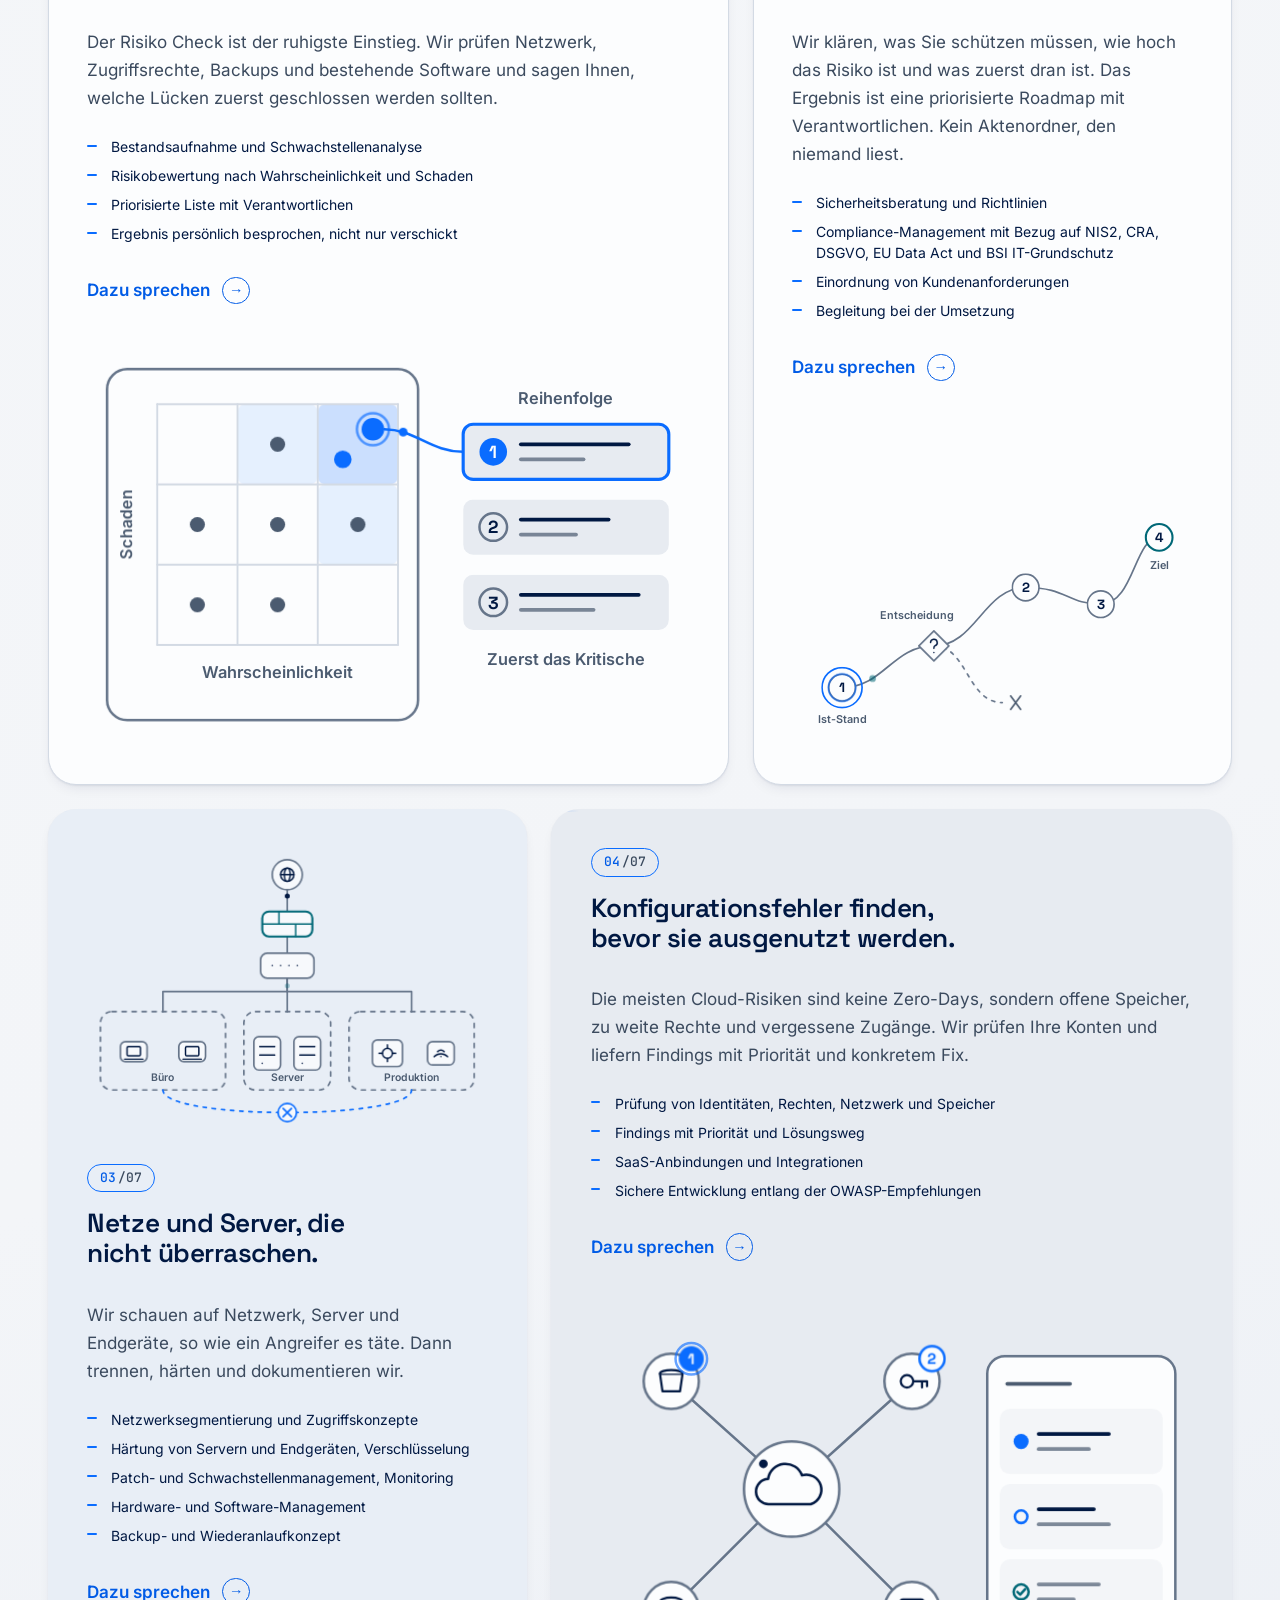
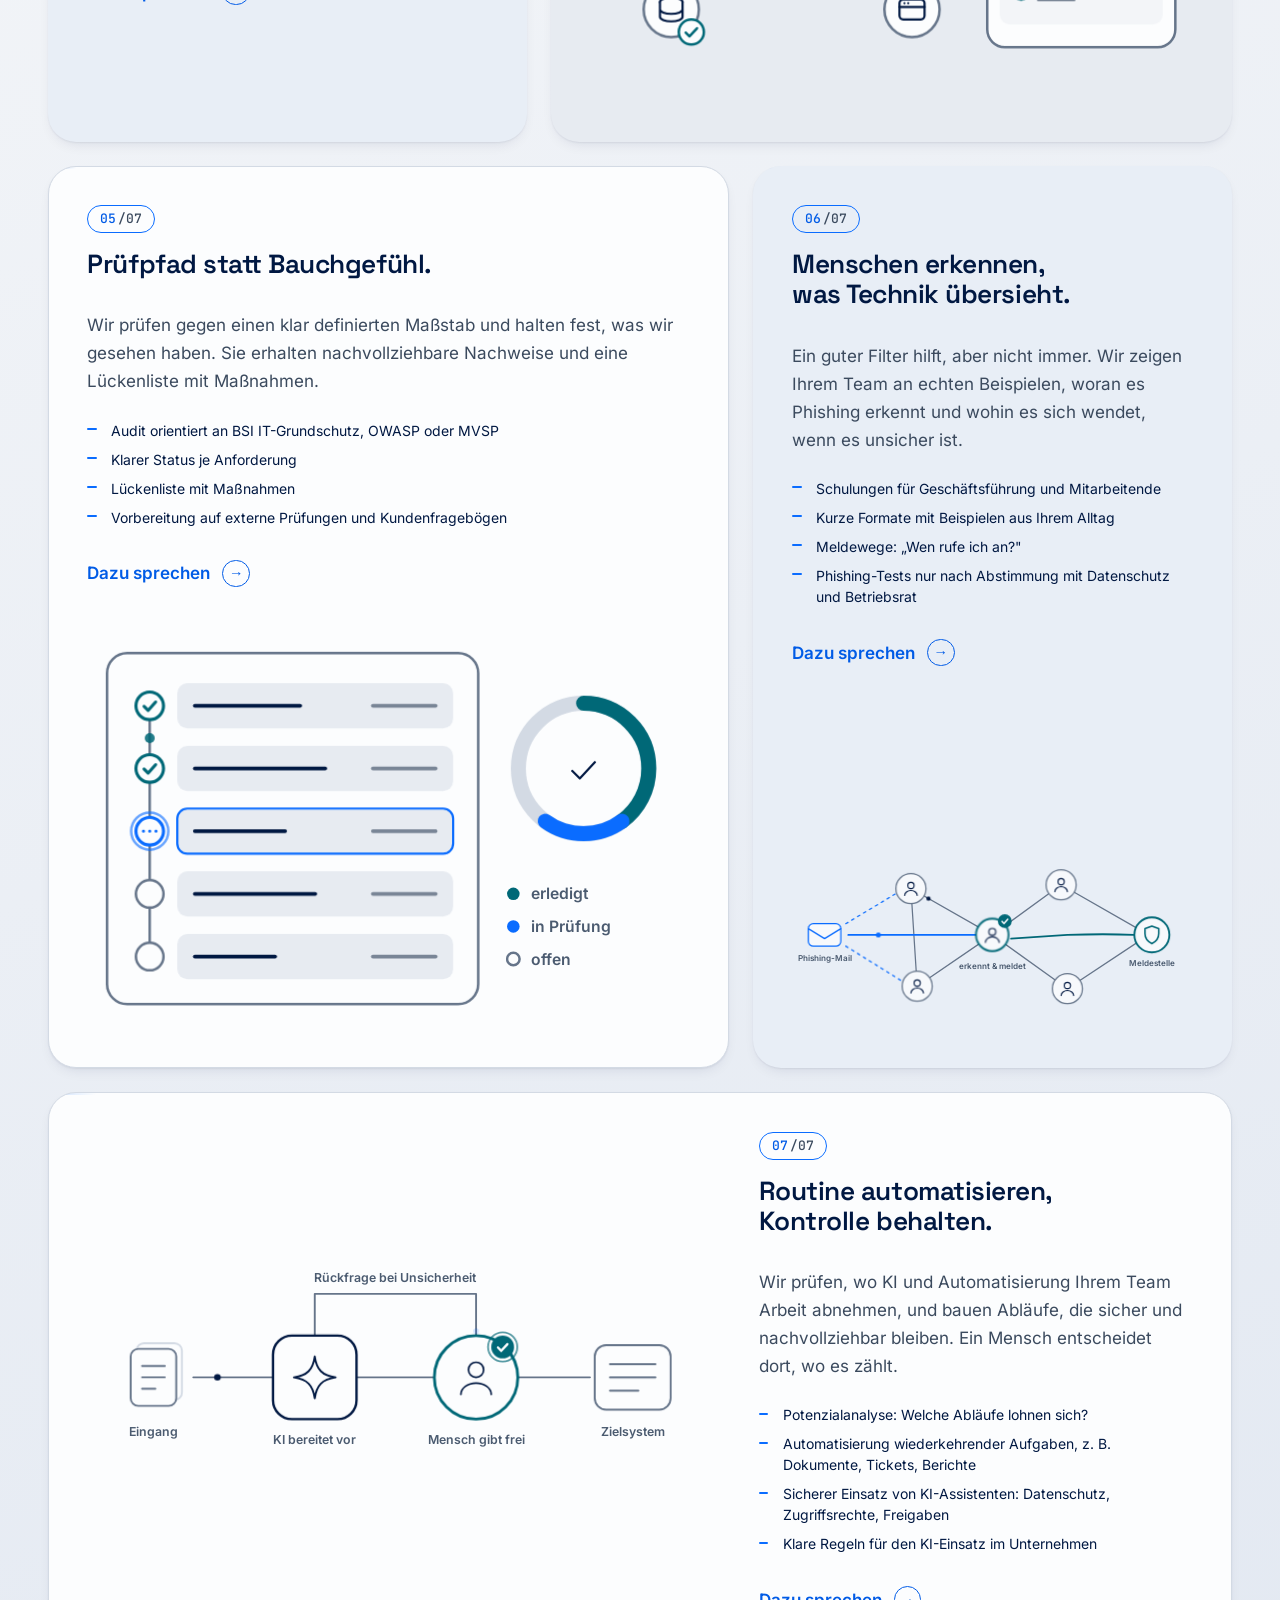
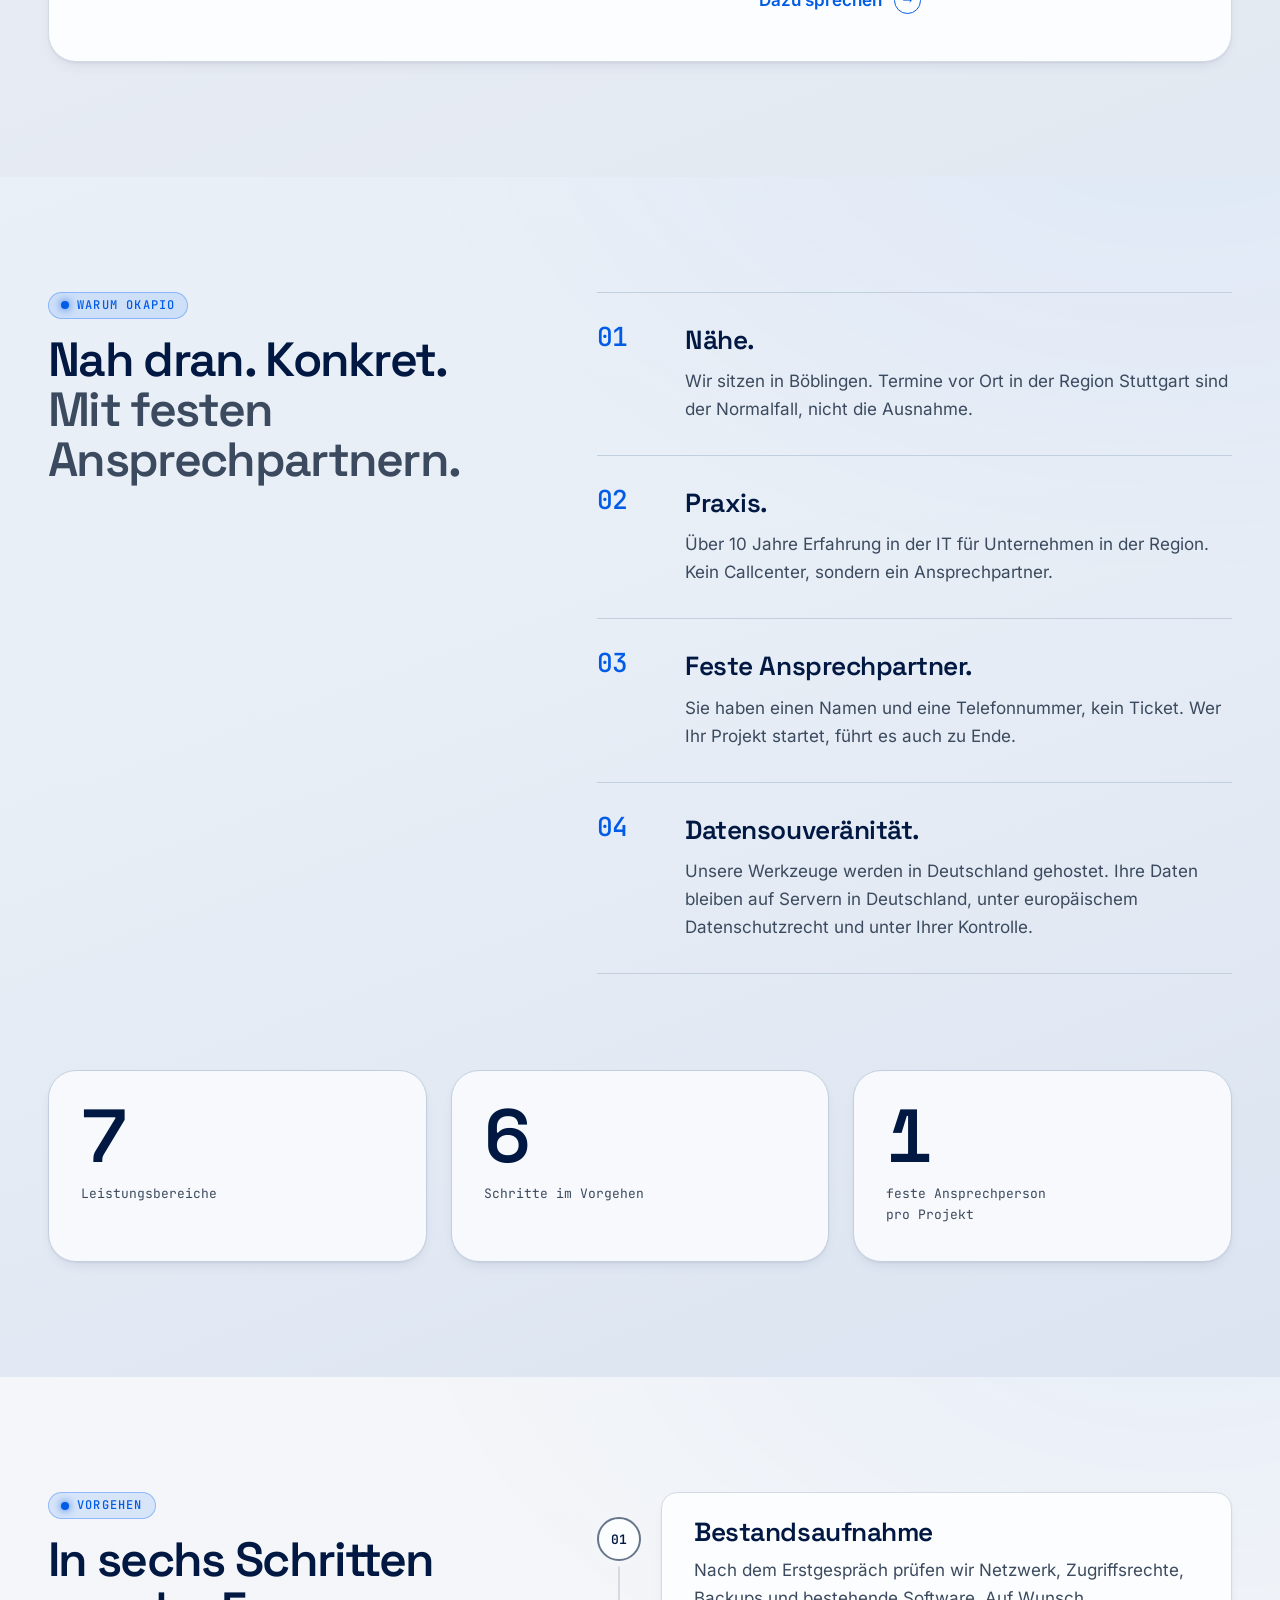
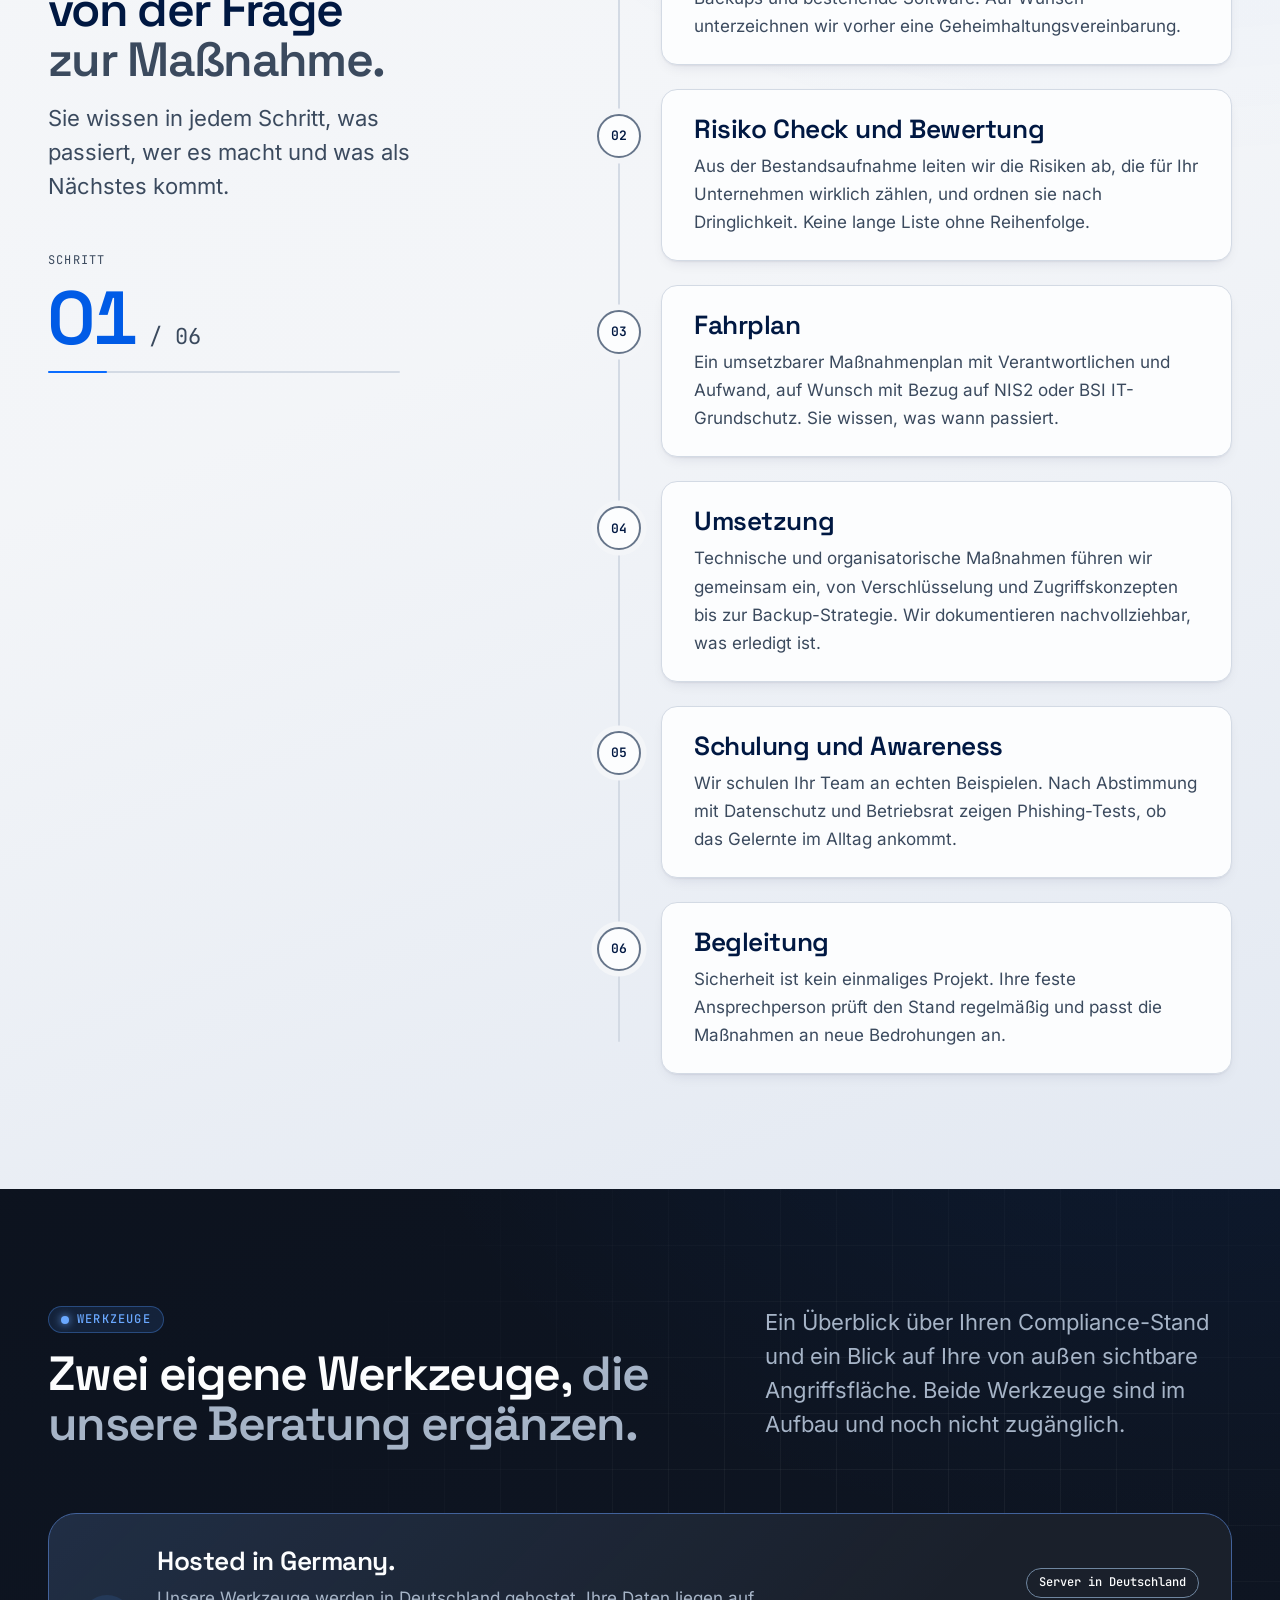
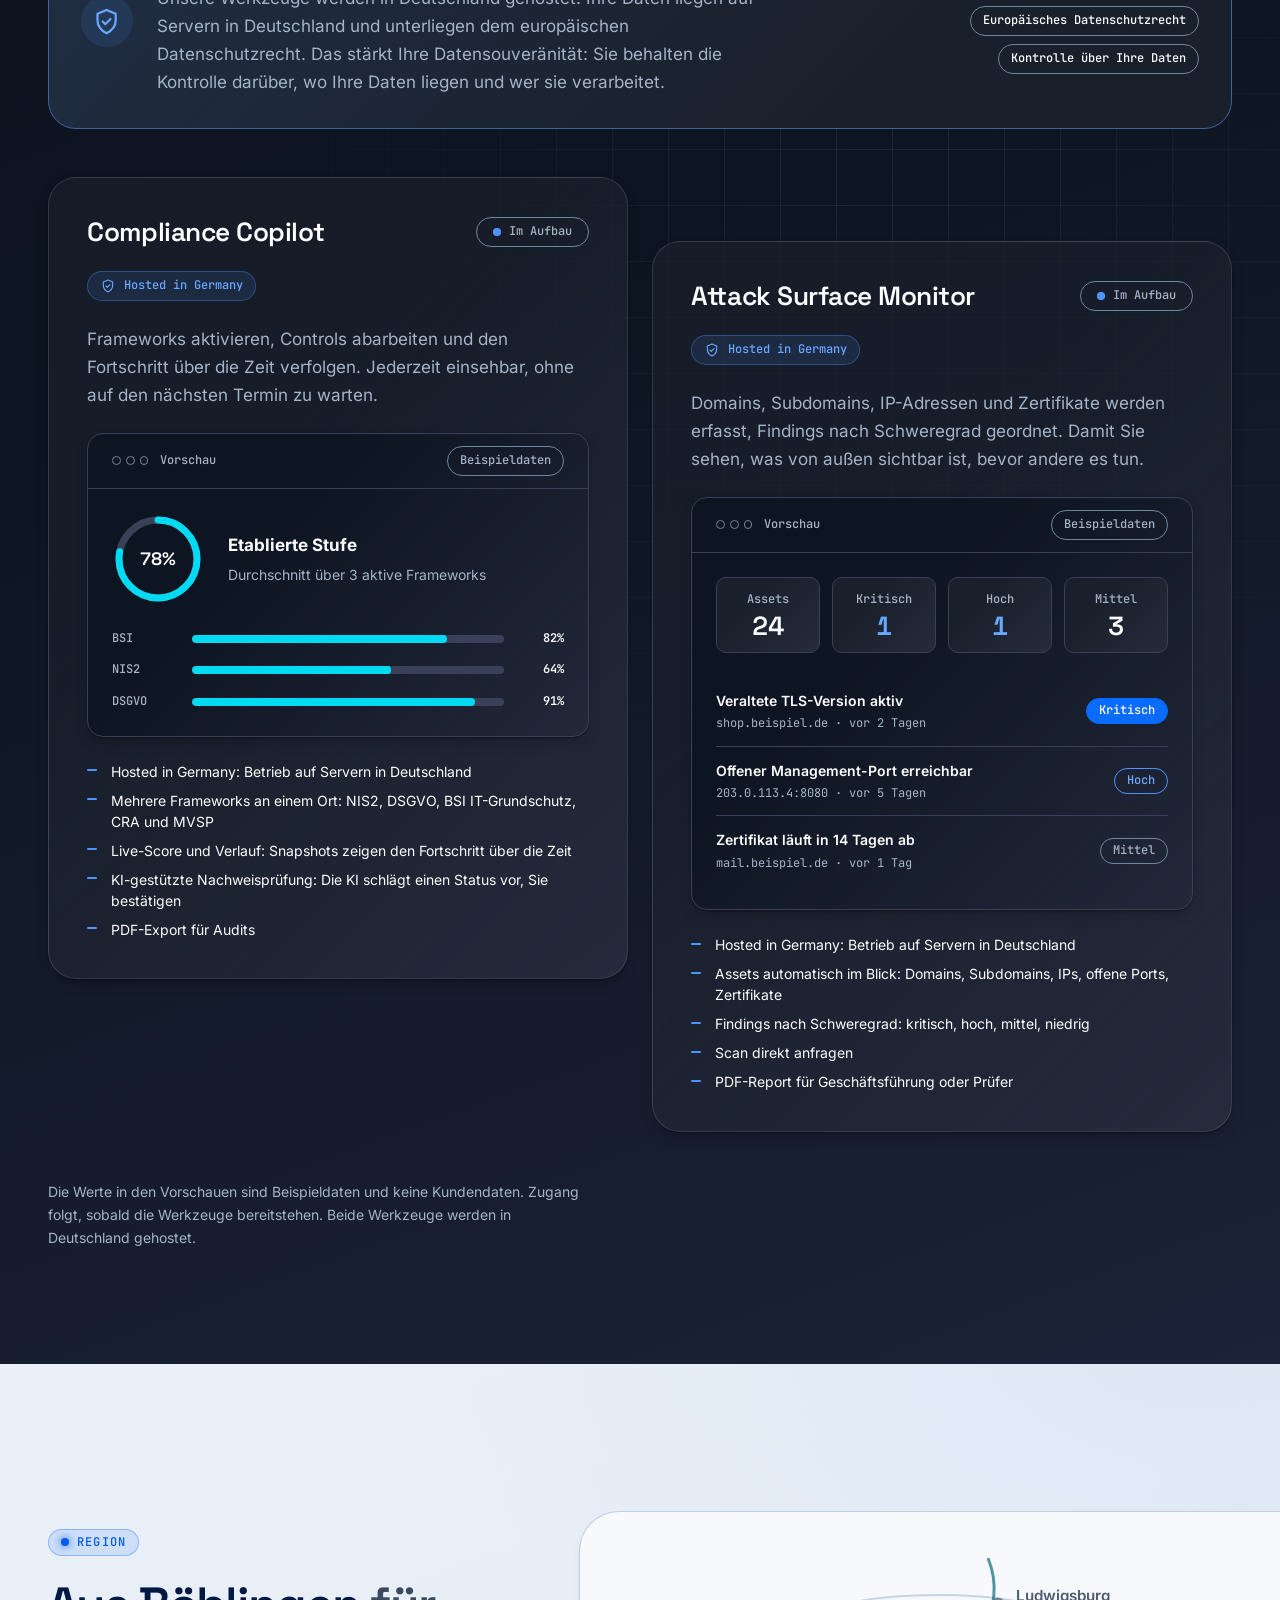
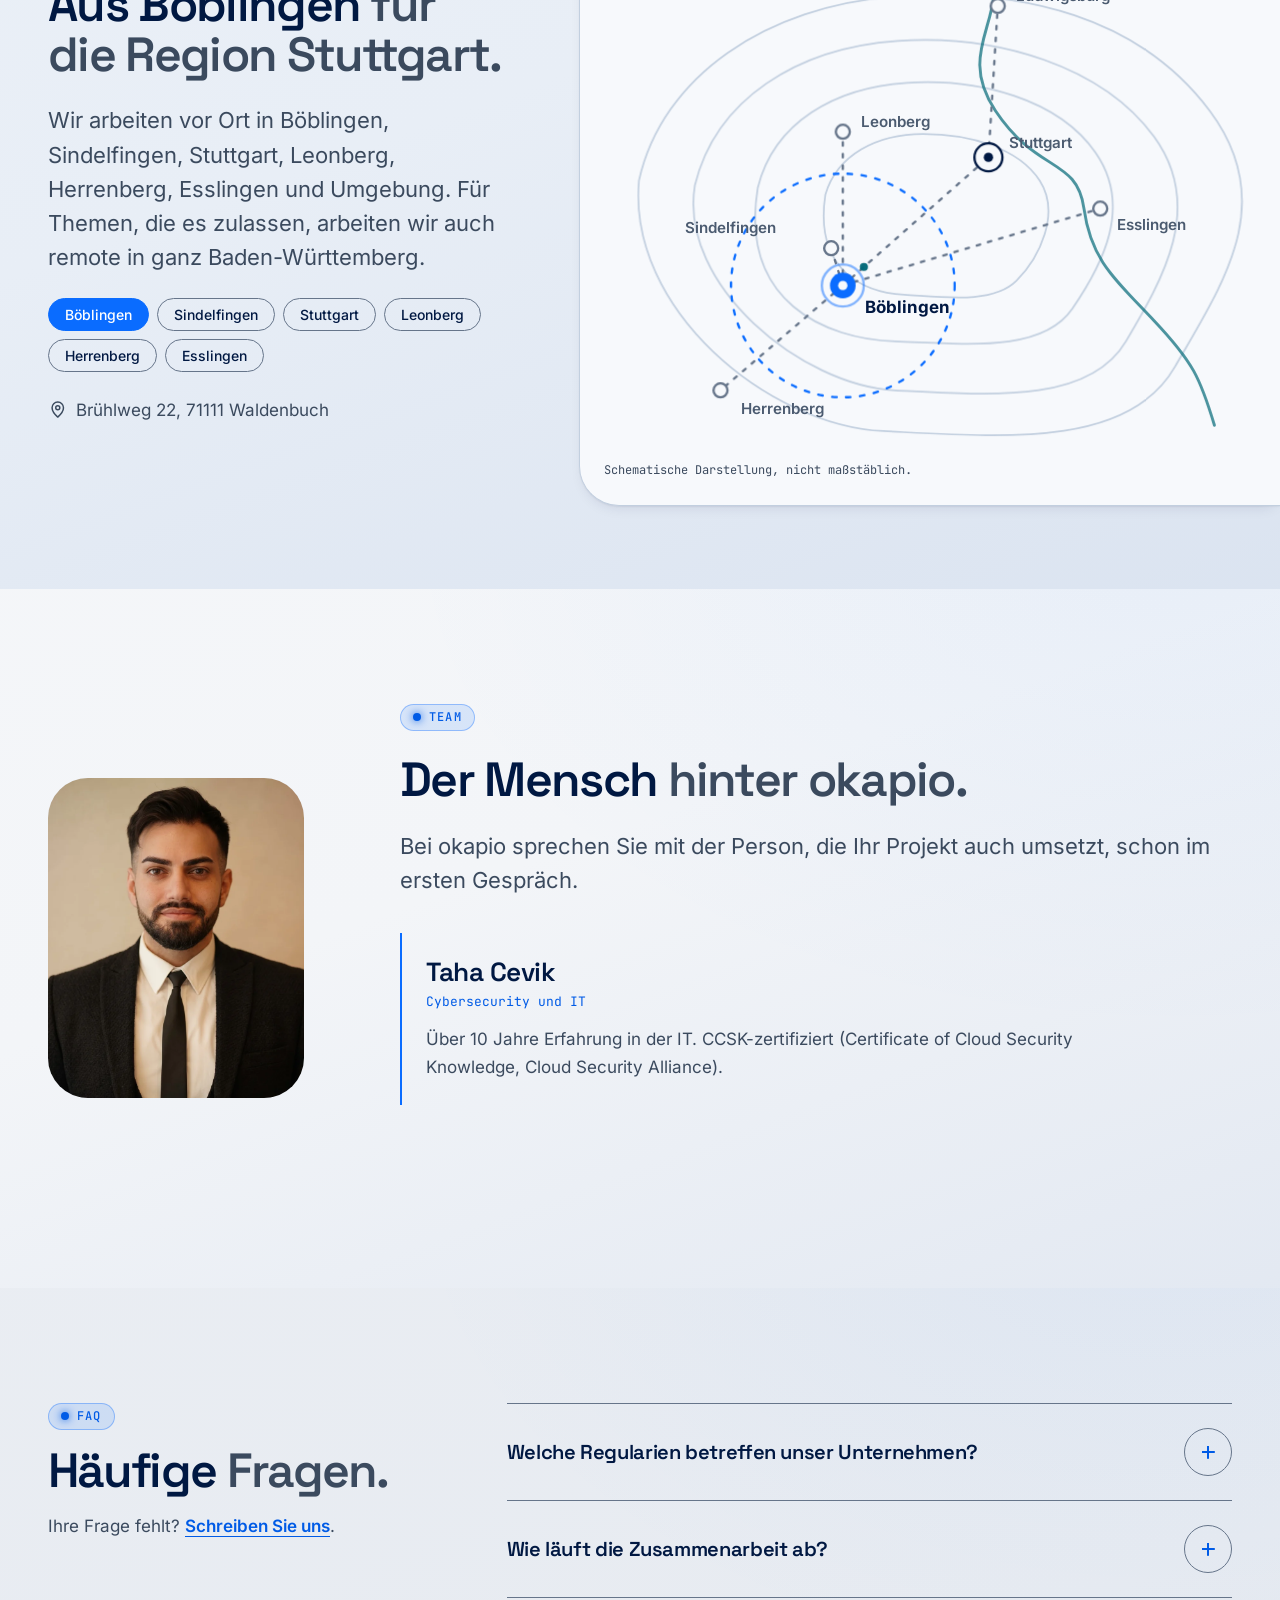
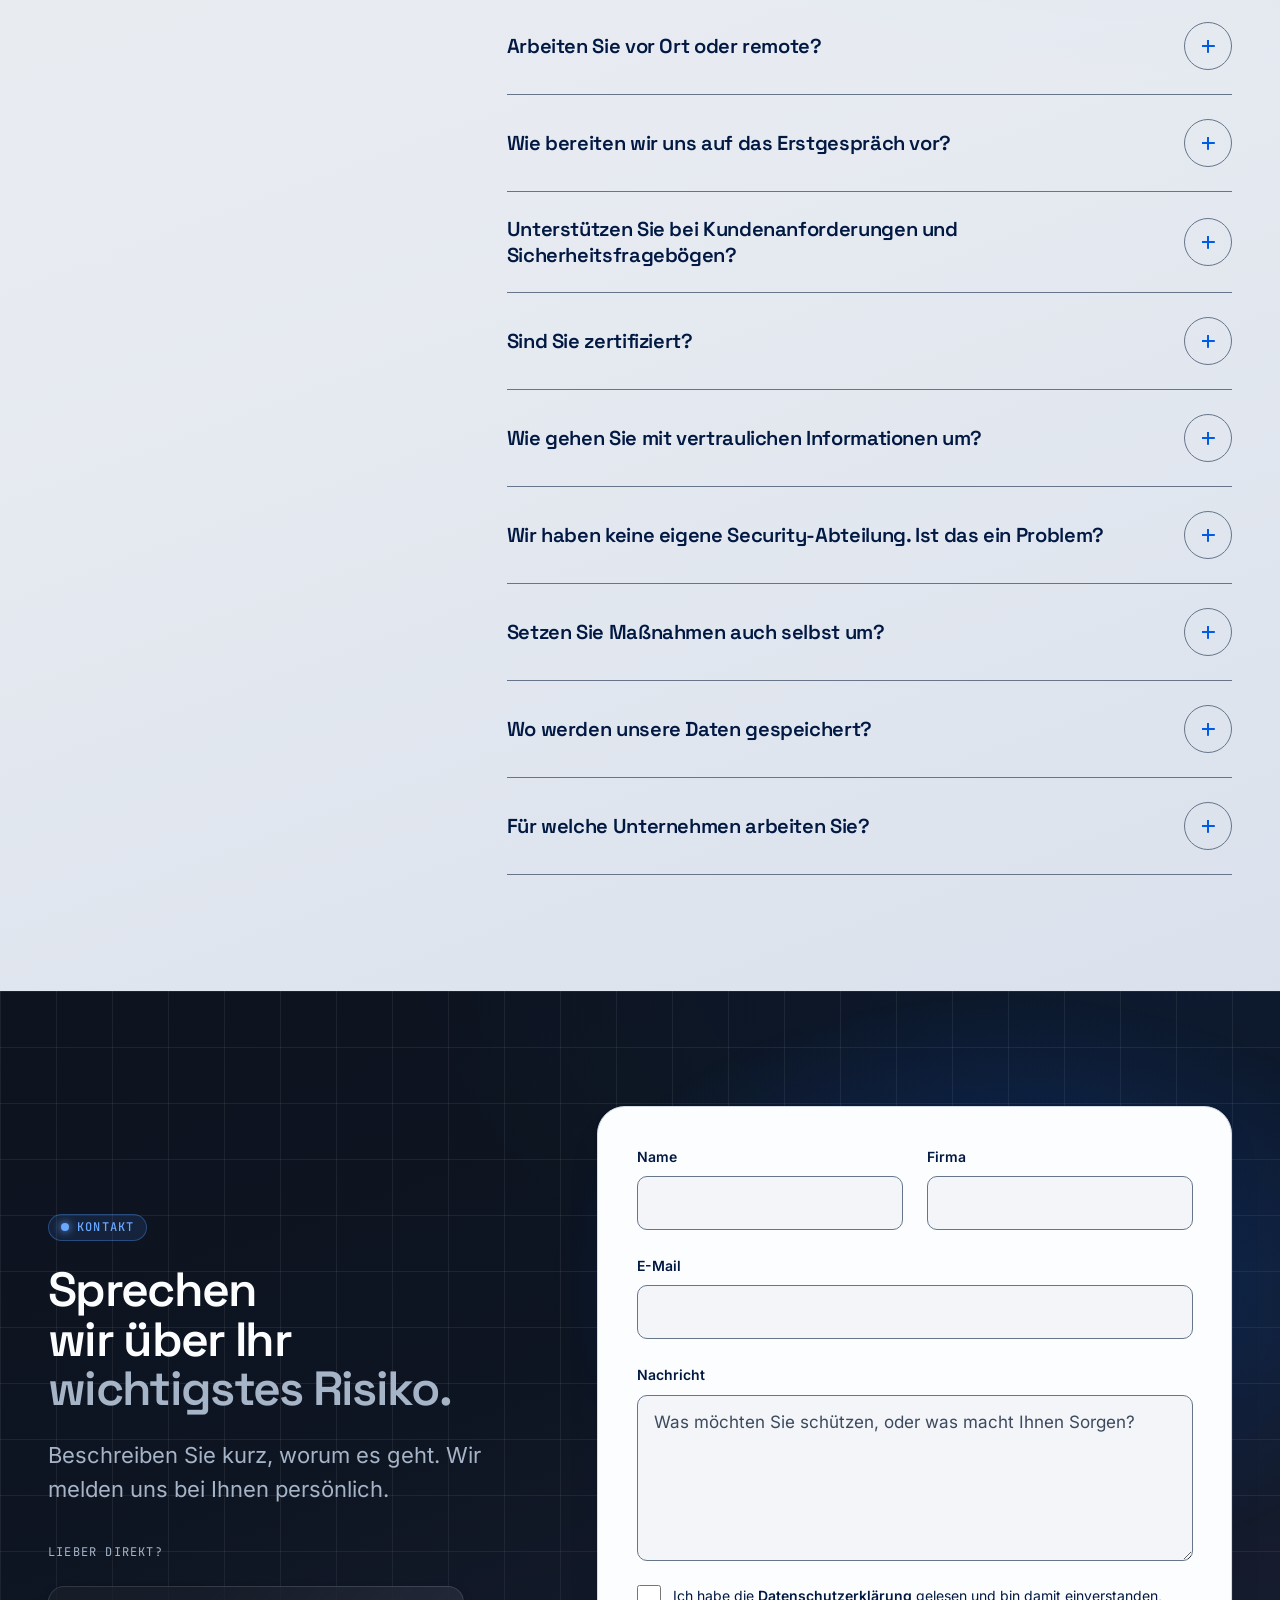
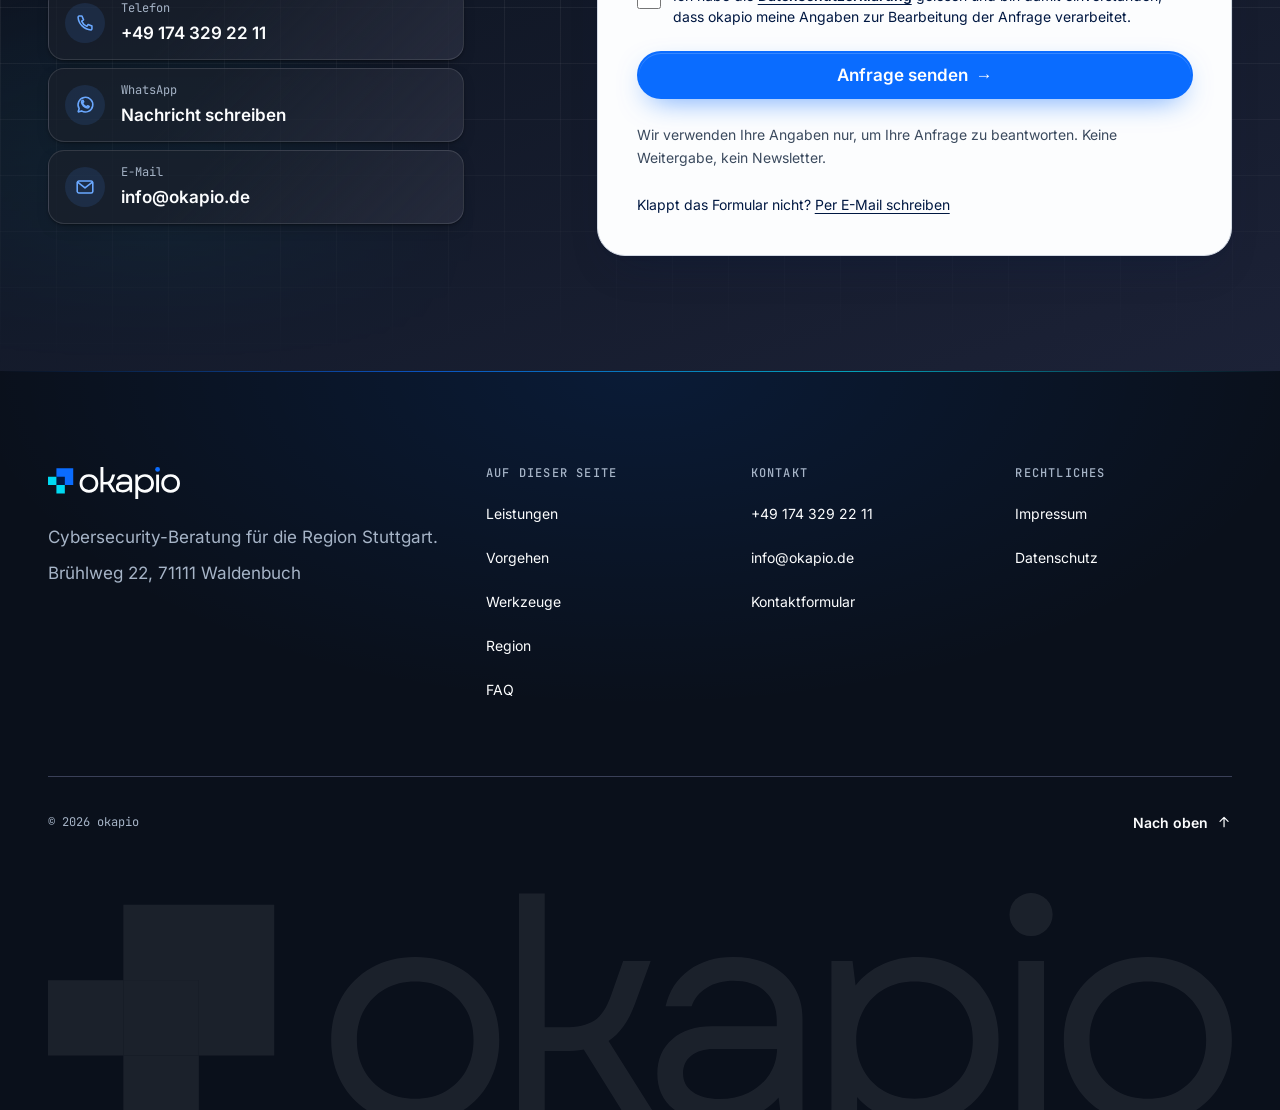
==== commit ec4ddc08: "Formular ohne Neuladen und Scrollen, Schalter bündig zum Cookiebot-Symbol - Versand per fetch: Rückm" ====
--- a/index.html
+++ b/index.html
@@ -1209,6 +1209,7 @@
             </div>
 
             <button class="btn btn--primary btn--block btn--arrow" type="submit">Anfrage senden</button>
+            <p class="form-live" role="status" aria-live="polite" tabindex="-1" data-form-live hidden></p>
             <p class="form__note">Wir verwenden Ihre Angaben nur, um Ihre Anfrage zu beantworten. Keine Weitergabe, kein Newsletter.</p>
             <p class="form__fallback">Klappt das Formular nicht? <a href="mailto:info@okapio.de?subject=Anfrage%20%C3%BCber%20die%20Website">Per E-Mail schreiben</a></p>
           </form>
--- a/assets/css/components.css
+++ b/assets/css/components.css
@@ -569,6 +569,10 @@
 .form-status:target { position: static; inline-size: auto; block-size: auto; overflow: visible; clip-path: none; padding: var(--space-4) var(--space-5); margin-block-end: var(--space-5); border-radius: var(--r-md); border-inline-start: var(--line-w-accent) solid; font-weight: var(--fw-semibold); background: var(--c-bg); max-inline-size: none; }
 .form-status--ok:target { color: var(--c-ok); border-color: var(--c-ok); }
 .form-status--error:target { color: var(--c-error); border-color: var(--c-error); }
+/* Rückmeldung direkt unter dem Senden-Knopf (JS-Versand ohne Neuladen und ohne Scrollen) */
+.form-live { padding: var(--space-4) var(--space-5); border-radius: var(--r-md); border-inline-start: var(--line-w-accent) solid; font-weight: var(--fw-semibold); background: var(--c-bg); max-inline-size: none; }
+.form-live--ok { color: var(--c-ok); border-color: var(--c-ok); }
+.form-live--error { color: var(--c-error); border-color: var(--c-error); }
 .error-summary { padding: var(--space-4) var(--space-5); border-radius: var(--r-md); border-inline-start: var(--line-w-accent) solid var(--c-error); background: var(--c-bg); color: var(--c-error); font-weight: var(--fw-semibold); max-inline-size: none; }
 .error-summary[hidden] { display: none; }
 
@@ -666,7 +670,7 @@
   text-decoration: none;
 }
 /* Darstellungs-Schalter eine Position höher: unten links sitzt das Cookie-Banner-Symbol (Cookiebot). */
-.fab--mode { inset-inline-start: var(--space-5); inset-block-end: calc(var(--space-5) + var(--size-fab) + var(--space-4)); background: var(--c-surface); color: var(--c-text); }
+.fab--mode { inset-inline-start: var(--fab-mode-x, var(--space-5)); inset-block-end: var(--fab-mode-y, calc(var(--space-5) + var(--size-fab) + var(--space-4))); background: var(--c-surface); color: var(--c-text); }
 .fab--mode:hover { border-color: var(--c-line-strong); }
 .fab--whatsapp { inset-inline-end: var(--space-5); background: var(--wa-green); color: var(--frost-50); border-color: var(--wa-green); }
 .fab--whatsapp:hover { background: var(--wa-green-hover); border-color: var(--wa-green-hover); }
@@ -678,7 +682,7 @@
 :root[data-mode="dark"] .fab--mode .fab__icon--moon { display: none; }
 @media (max-width: 30em) {
   .fab { inset-block-end: var(--space-4); }
-  .fab--mode { inset-inline-start: var(--space-4); inset-block-end: calc(var(--space-4) + var(--size-fab) + var(--space-3)); }
+  .fab--mode { inset-inline-start: var(--fab-mode-x, var(--space-4)); inset-block-end: var(--fab-mode-y, calc(var(--space-4) + var(--size-fab) + var(--space-3))); }
   .fab--whatsapp { inset-inline-end: var(--space-4); }
 }
 @media print { .fab { display: none !important; } }
--- a/assets/css/motion.css
+++ b/assets/css/motion.css
@@ -369,7 +369,7 @@
   }
 
   /* ---------- 8. Formularmeldungen: sanftes Einblenden ---------- */
-  .form-status:target, .form-status.is-visible, .error-summary:not([hidden]) { animation: mo-rise-s var(--dur-base) var(--ease-out) both; }
+  .form-status:target, .form-status.is-visible, .form-live:not([hidden]), .error-summary:not([hidden]) { animation: mo-rise-s var(--dur-base) var(--ease-out) both; }
   .field input, .field textarea { transition: border-color var(--dur-fast) linear, background-color var(--dur-fast) linear; }
 
   /* ---------- 9. Footer: Wortmarke steigt aus der Unterkante ---------- */
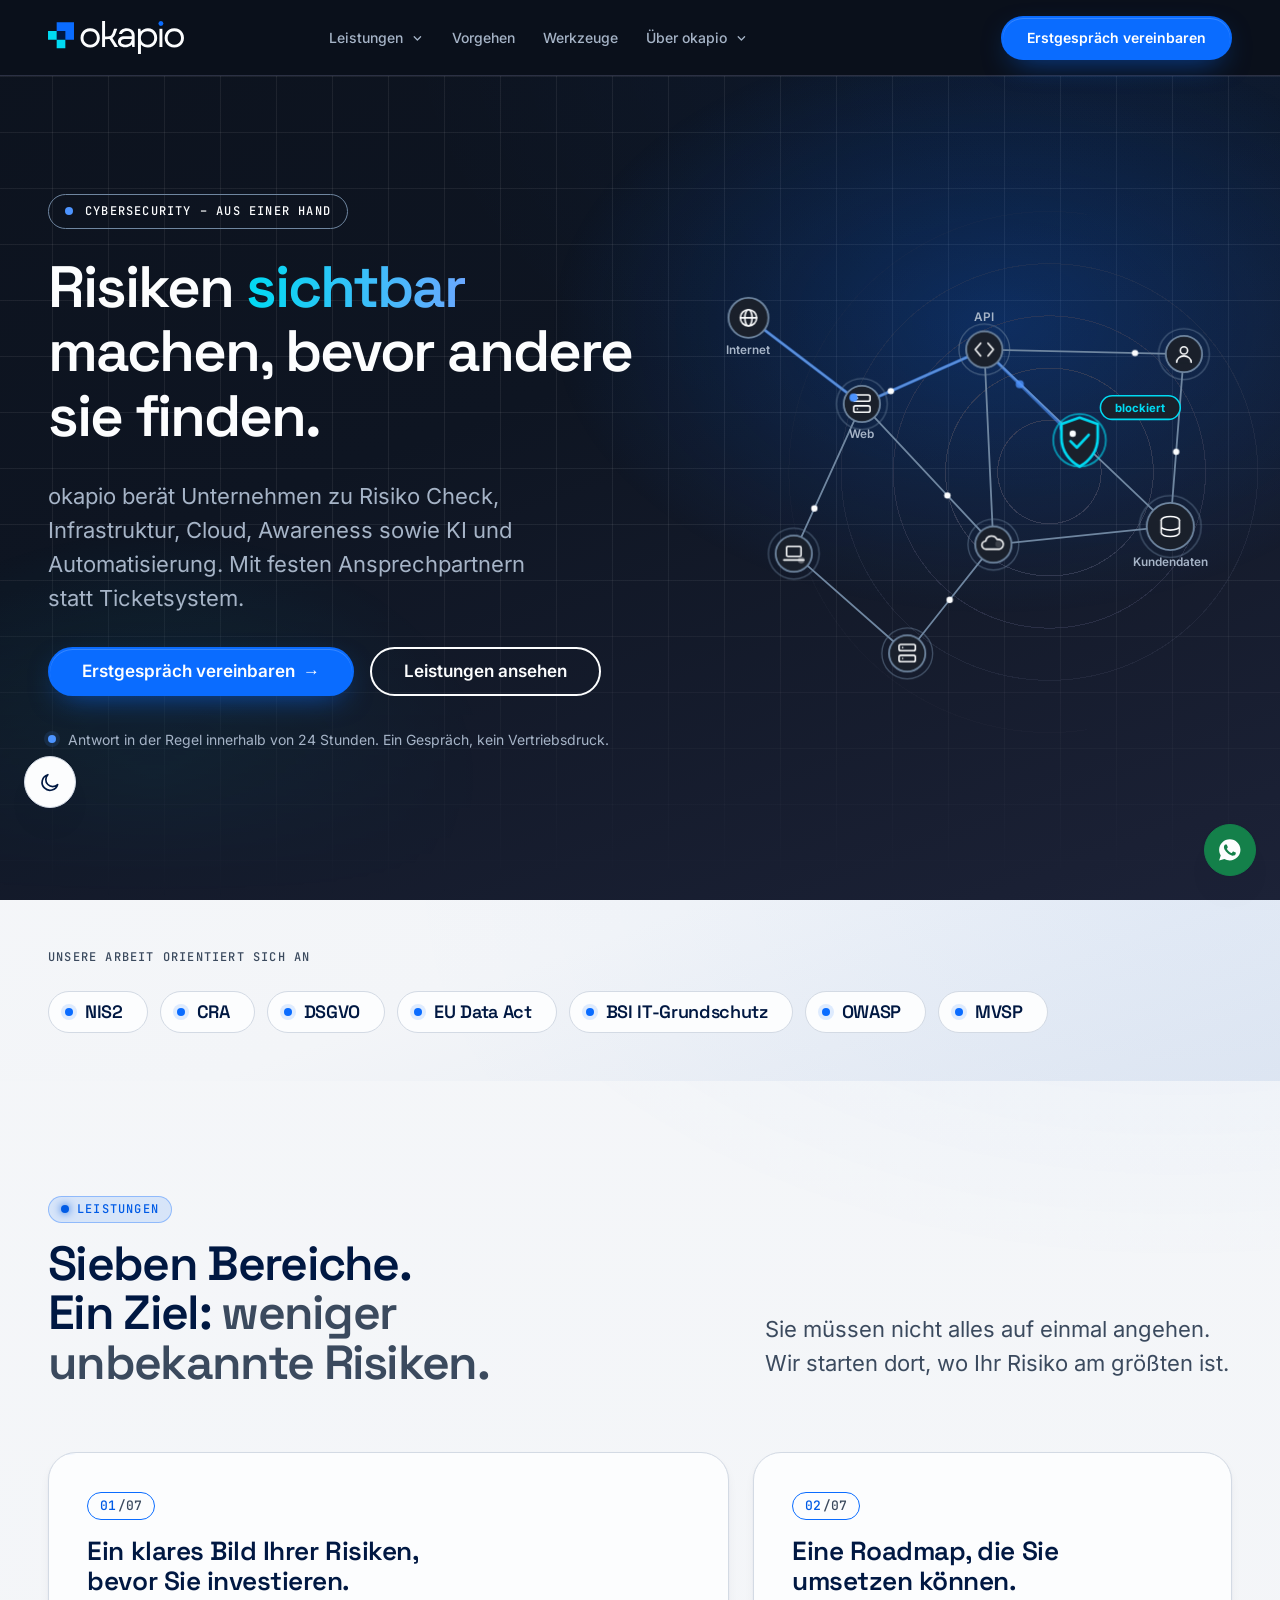
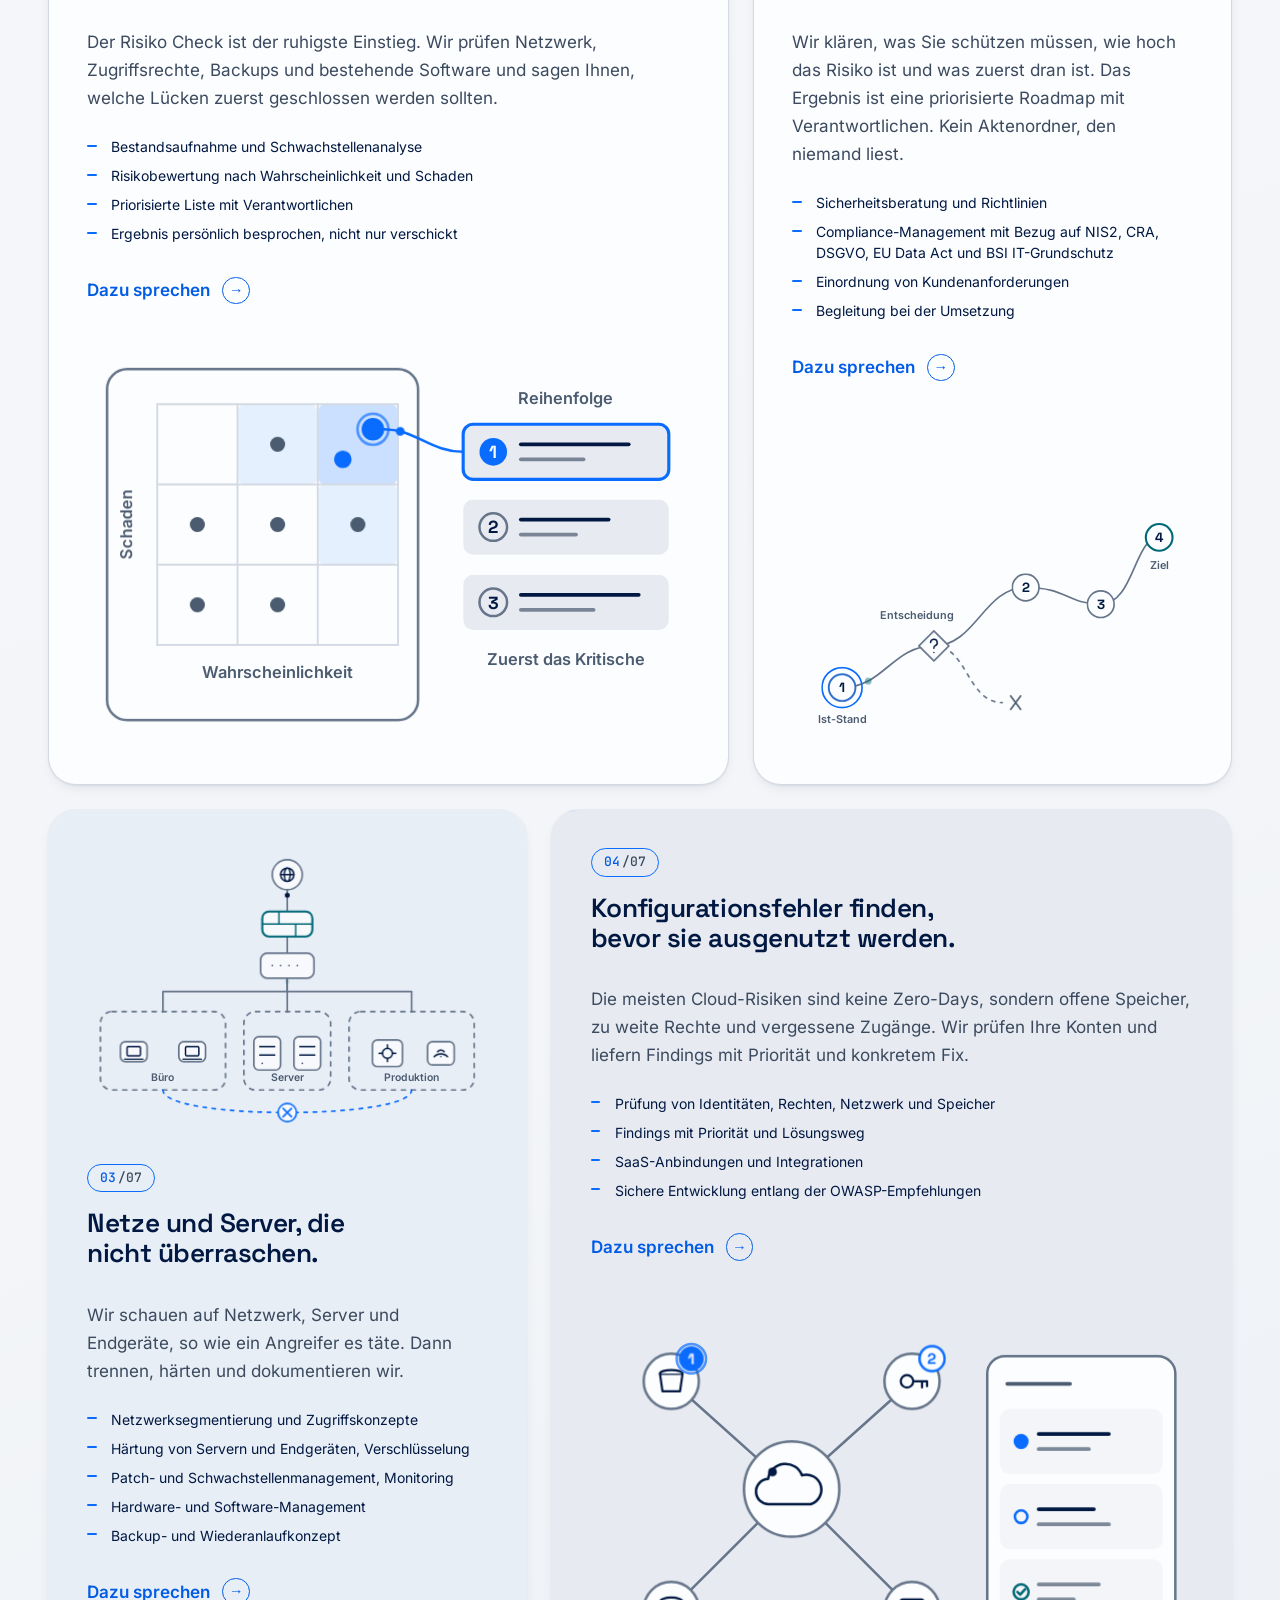
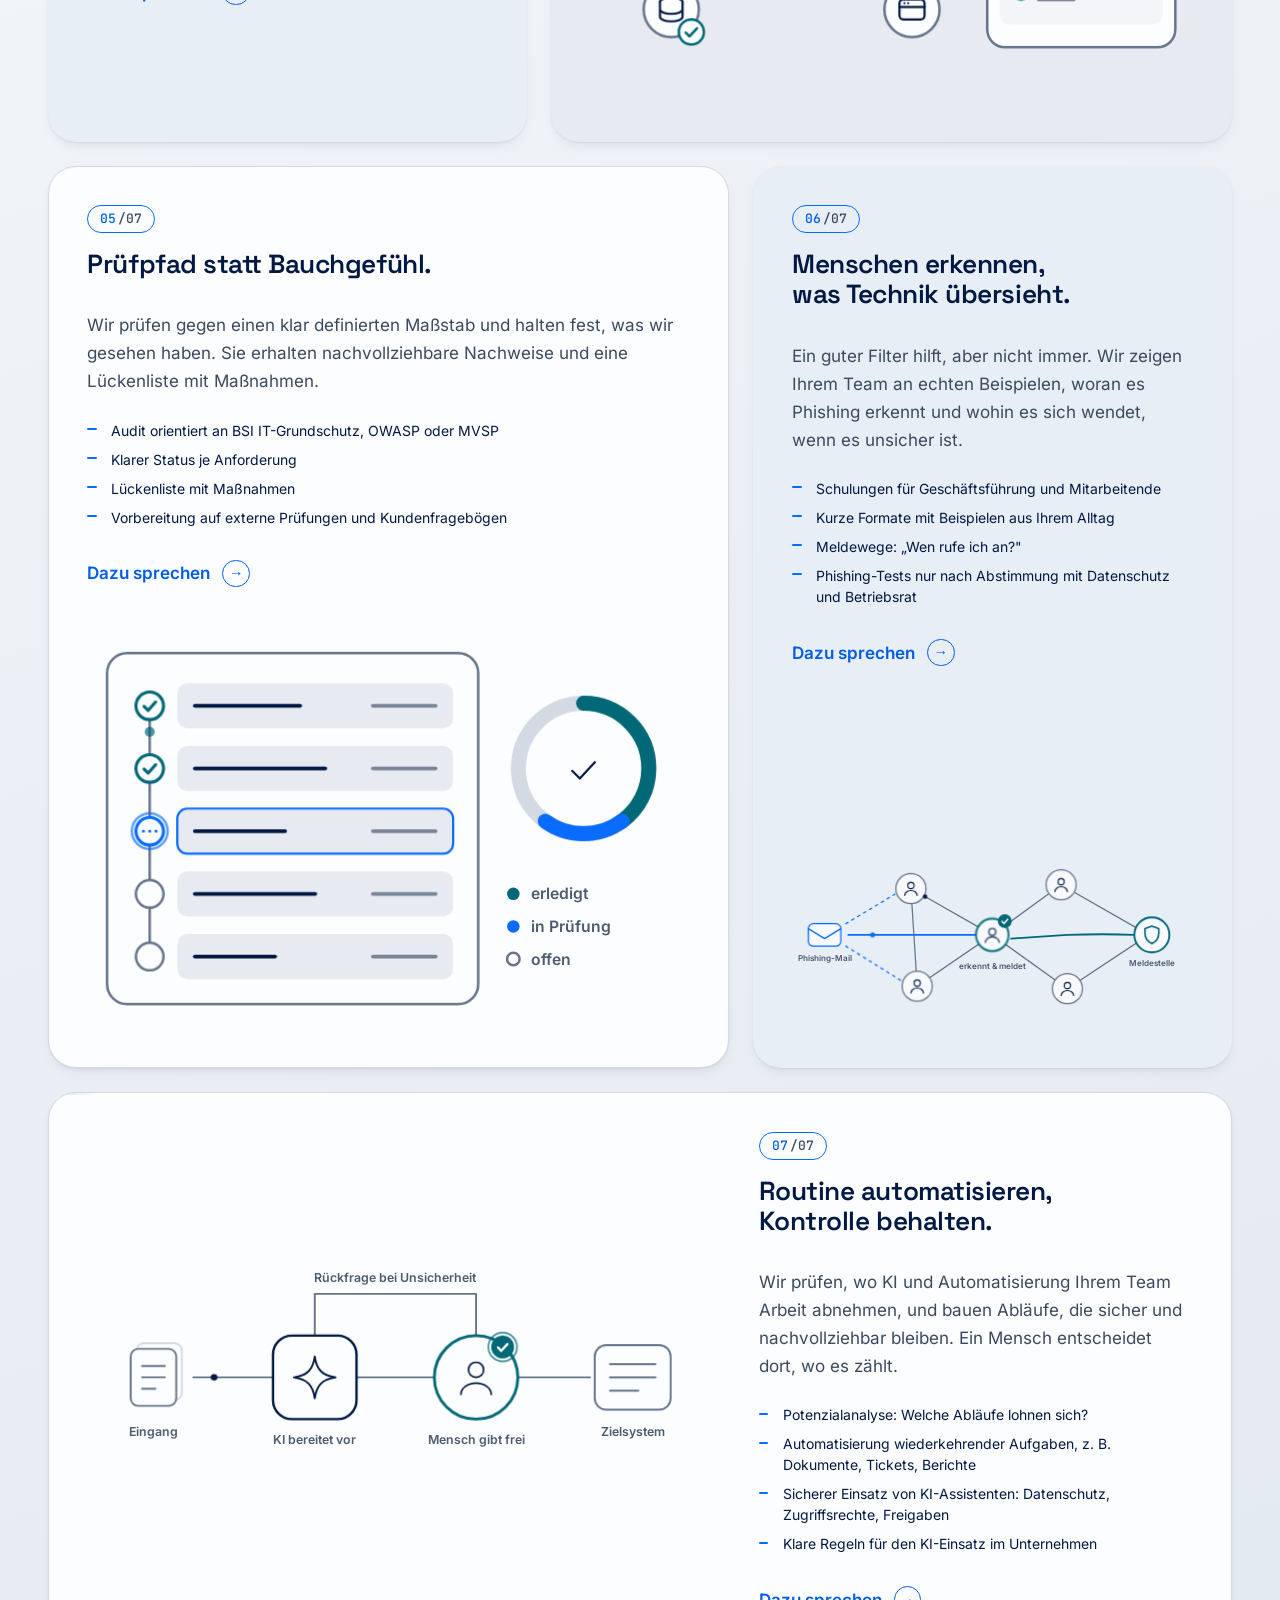
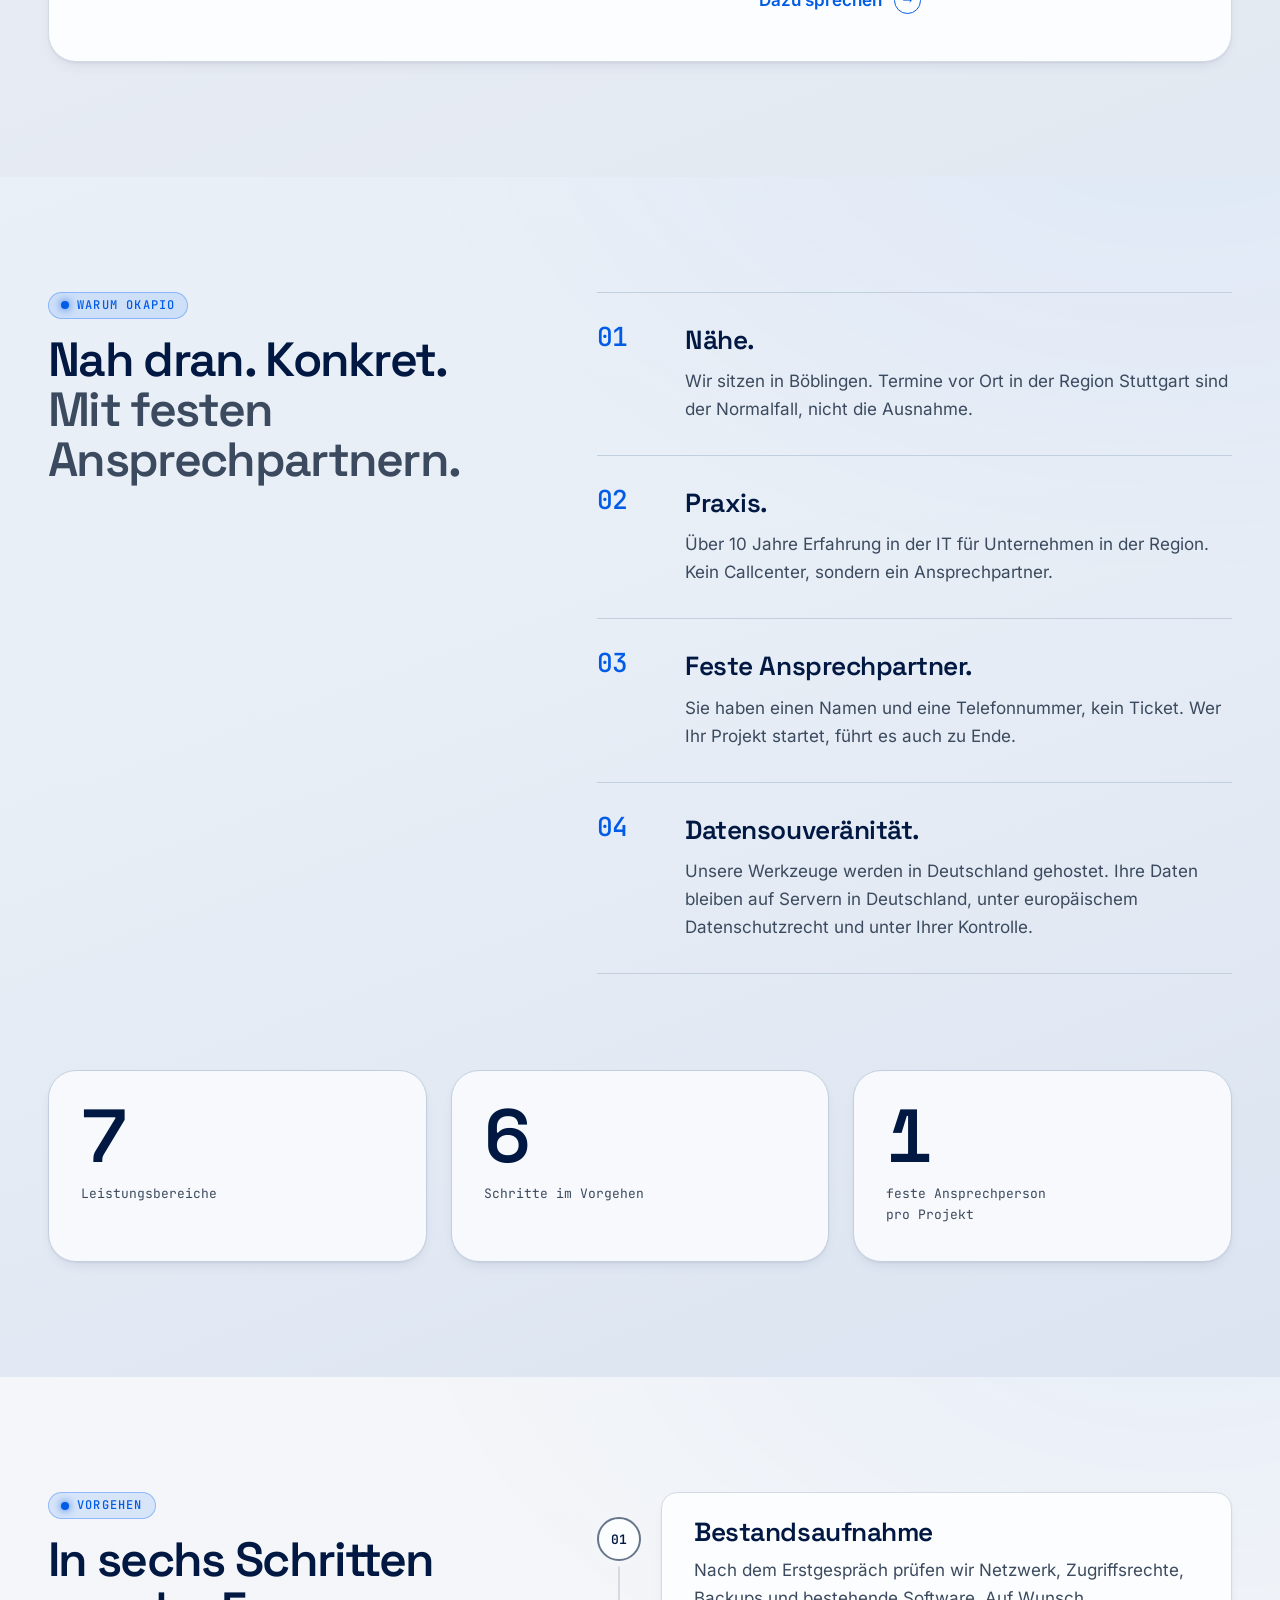
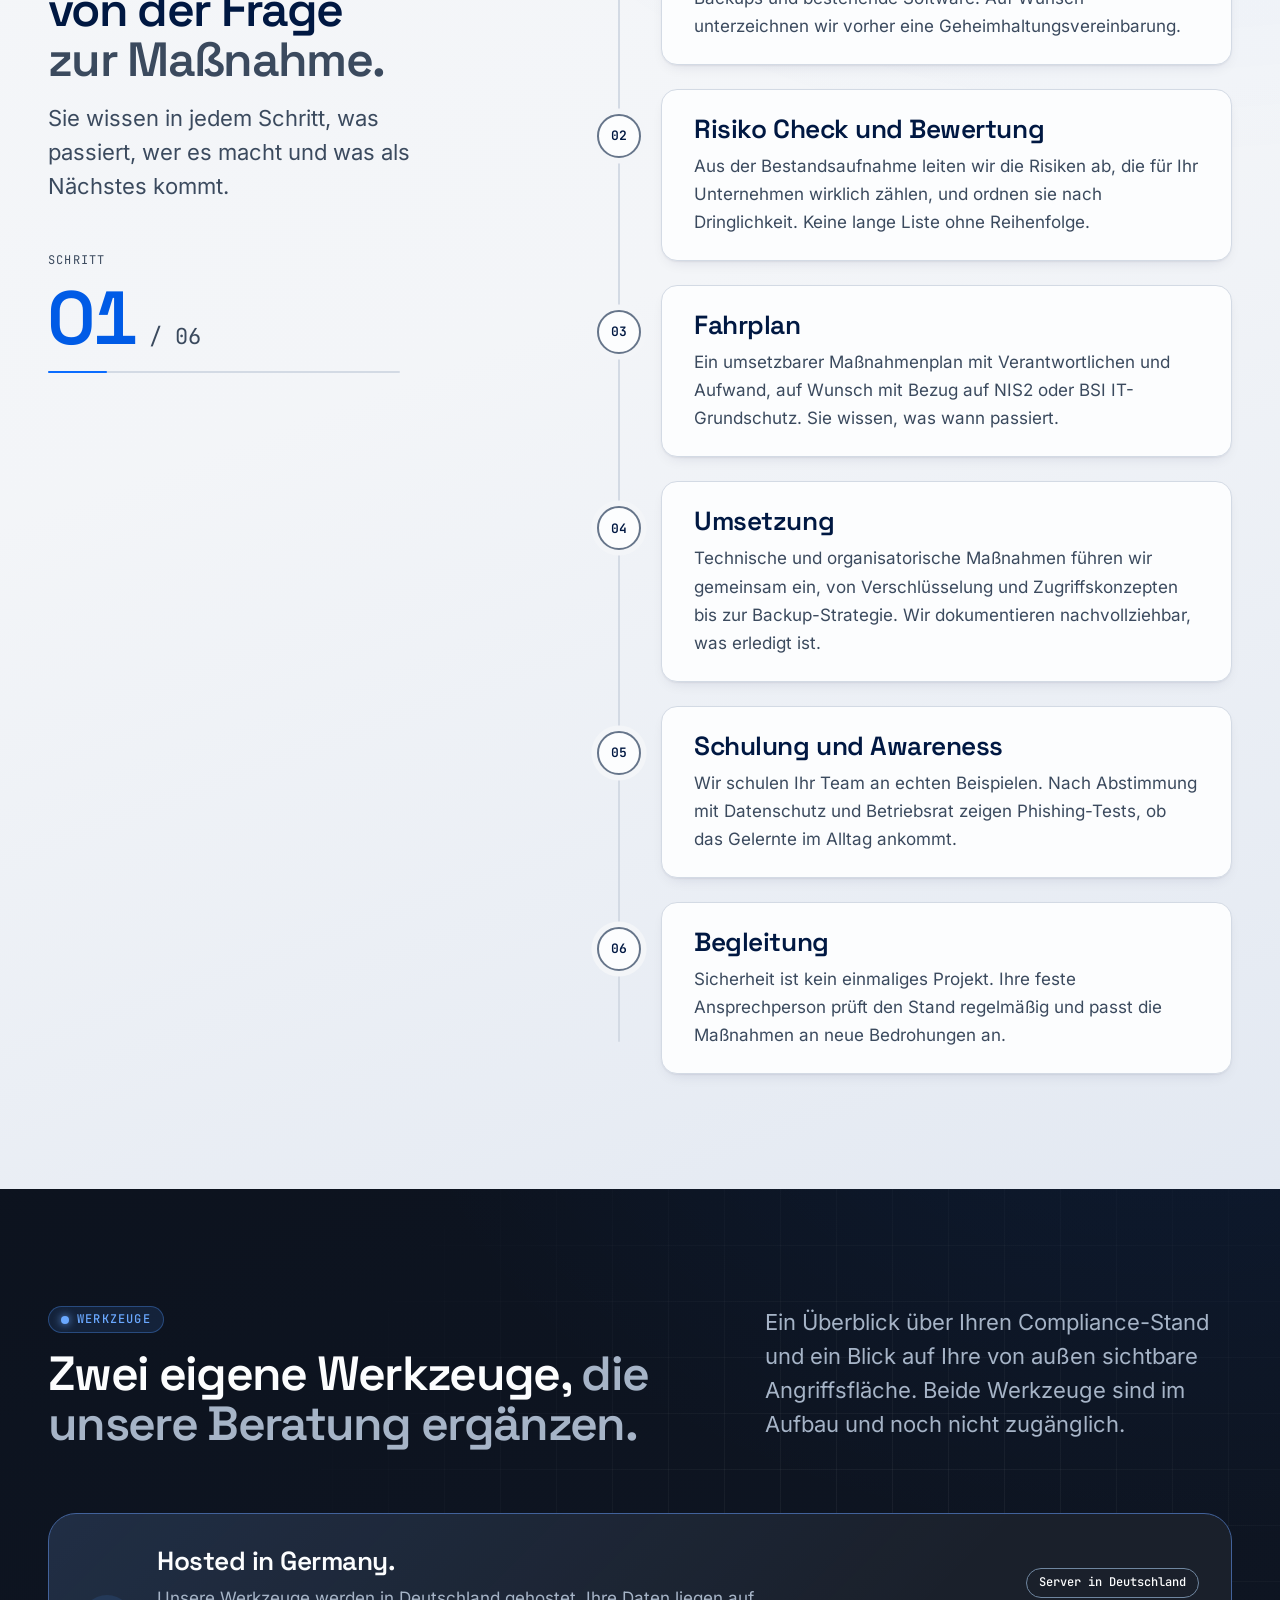
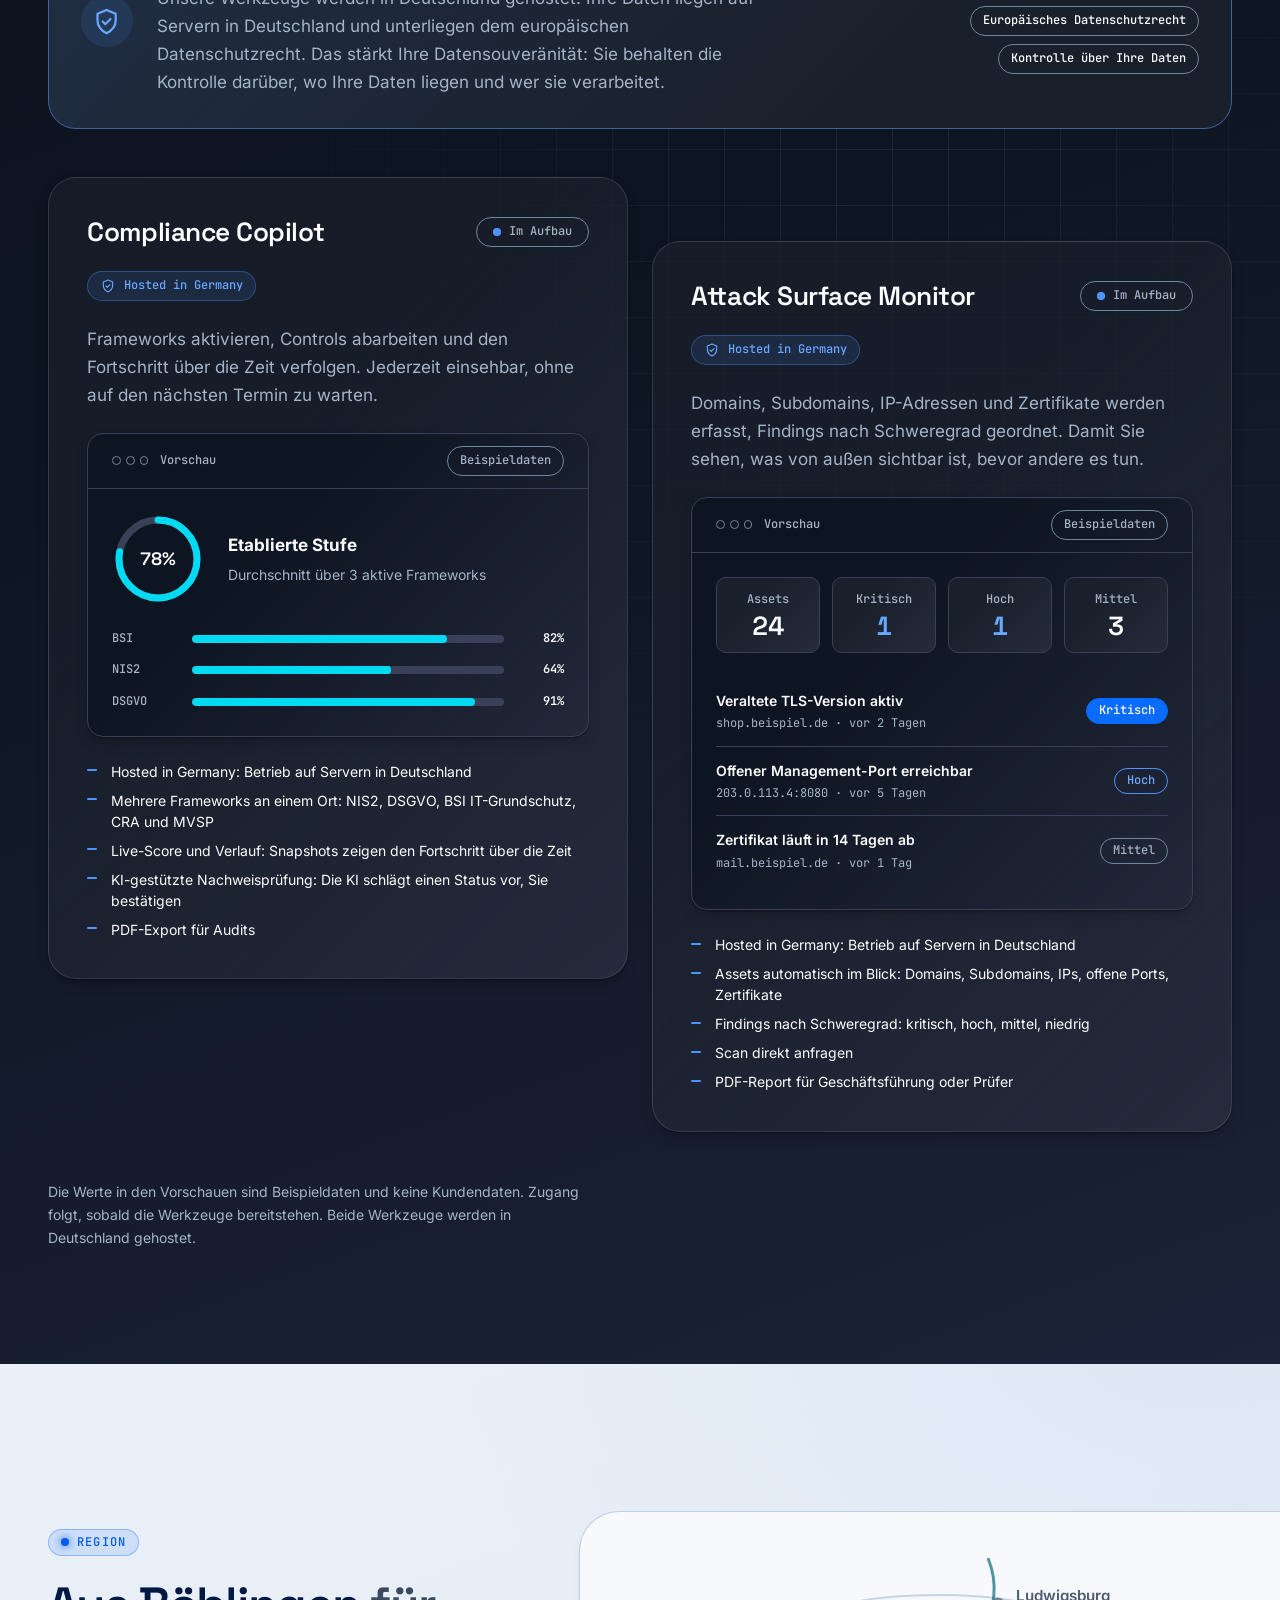
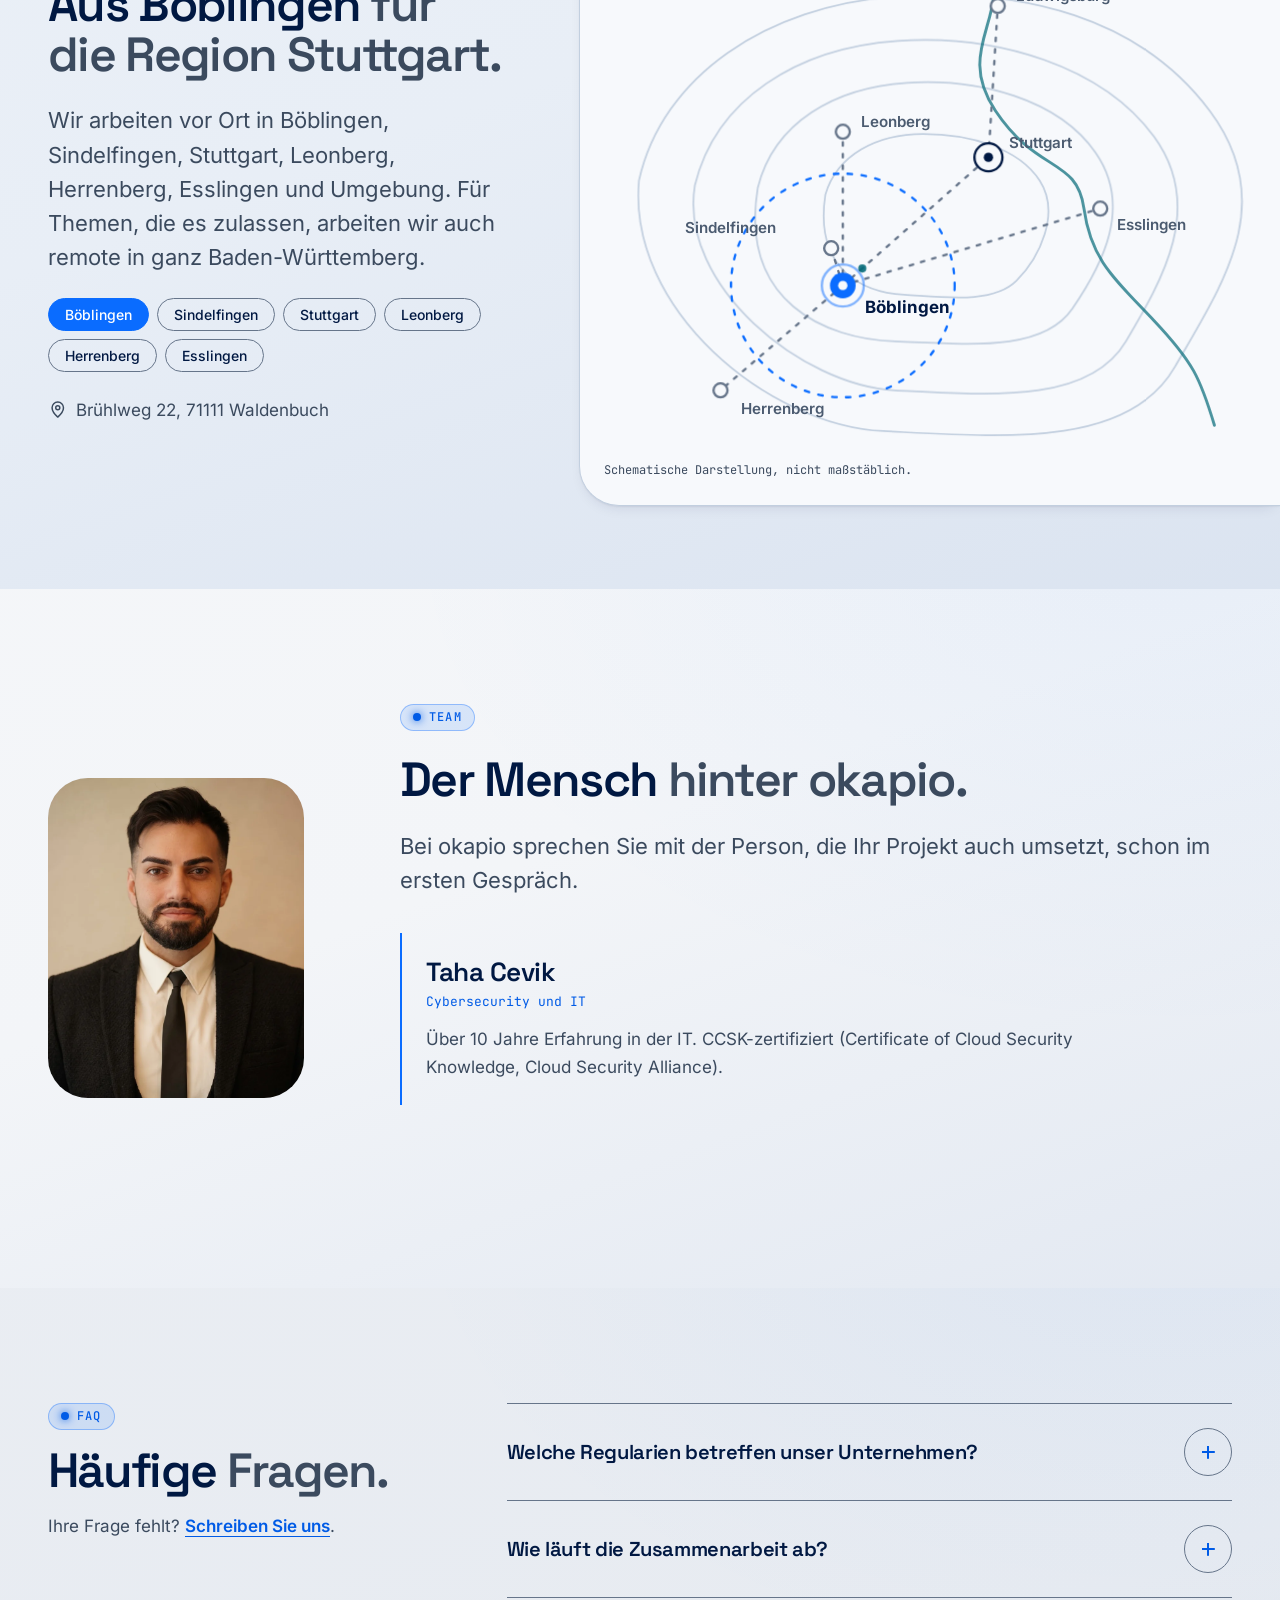
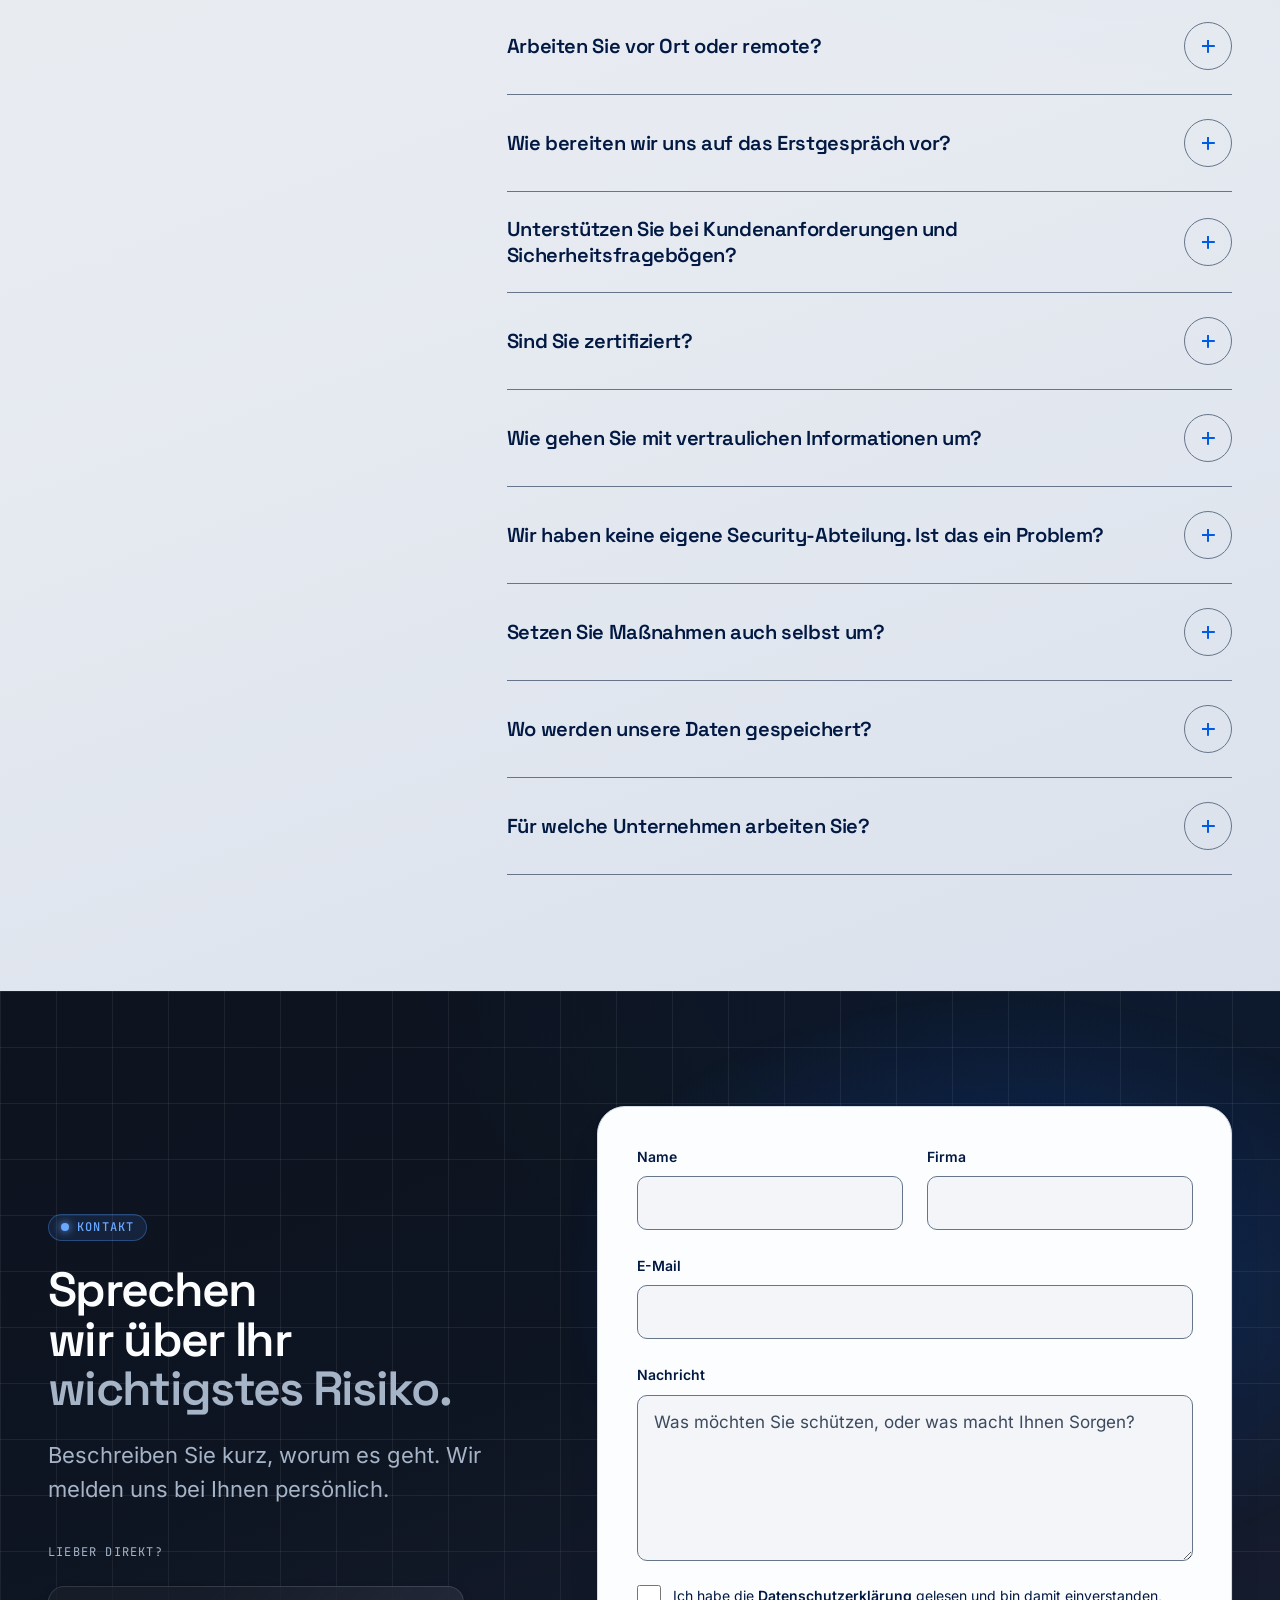
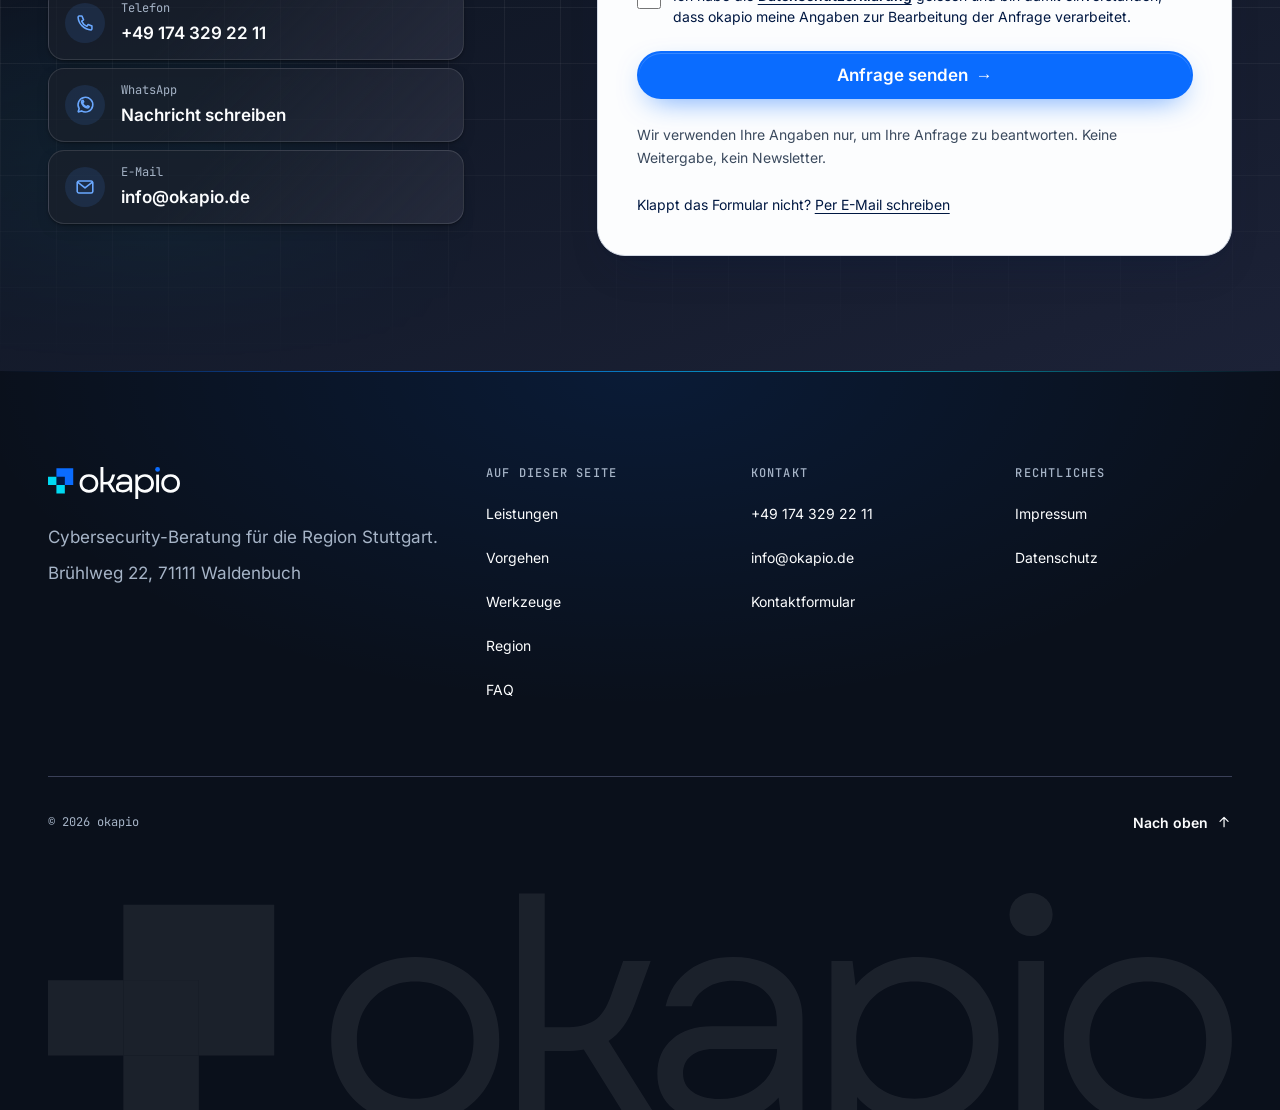
==== commit b624a633: "Schalter springt beim Laden nicht mehr, Cookiebot früher laden - Cookiebot-Skript steht als erstes i" ====
--- a/index.html
+++ b/index.html
@@ -7,7 +7,7 @@
     Strikte CSP als Meta-Tag (kein unsafe-eval, nur eigene Quellen; mit Cookiebot kommen dessen Hosts dazu, siehe tools/build.mjs).
     frame-ancestors, report-uri und sandbox wirken NICHT per Meta-Tag; frame-ancestors und die übrigen Sicherheits-Header setzt die .htaccess.
   -->
-  <meta http-equiv="Content-Security-Policy" content="default-src 'none'; script-src 'self' https://consent.cookiebot.com https://consentcdn.cookiebot.com; style-src 'self' 'unsafe-inline'; img-src 'self' https://imgsct.cookiebot.com data:; font-src 'self'; connect-src 'self' https://consent.cookiebot.com https://consentcdn.cookiebot.com; form-action 'self'; base-uri 'none'; object-src 'none'; manifest-src 'self'; upgrade-insecure-requests">
+  <meta http-equiv="Content-Security-Policy" content="default-src 'none'; script-src 'self' https://consent.cookiebot.com https://consentcdn.cookiebot.com; style-src 'self' 'unsafe-inline'; img-src 'self' https://imgsct.cookiebot.com https://consent.cookiebot.com data:; font-src 'self'; connect-src 'self' https://consent.cookiebot.com https://consentcdn.cookiebot.com; form-action 'self'; base-uri 'none'; object-src 'none'; manifest-src 'self'; upgrade-insecure-requests">
 
   <title>Cybersecurity aus einer Hand | okapio · Böblingen &amp; Stuttgart</title>
   <meta name="description" content="Cybersecurity-Beratung in Böblingen und Stuttgart für Unternehmen jeder Branche. Feste Ansprechpartner statt Ticketsystem. Erstgespräch anfragen.">
@@ -27,6 +27,11 @@
   <meta property="og:image:alt" content="okapio: Cybersecurity aus einer Hand, Böblingen und Stuttgart">
   <meta name="twitter:card" content="summary_large_image">
 
+  
+  <link rel="preconnect" href="https://consent.cookiebot.com">
+  <link rel="preconnect" href="https://consentcdn.cookiebot.com">
+  <script id="Cookiebot" src="https://consent.cookiebot.com/uc.js" data-cbid="c35c3787-4aa6-4fac-8ee2-52ac2036a0c1" data-blockingmode="auto" data-culture="DE"></script>
+  
   <link rel="icon" href="favicon.ico" sizes="48x48">
   <link rel="icon" href="assets/img/favicon.svg" type="image/svg+xml">
   <link rel="apple-touch-icon" href="assets/img/apple-touch-icon.png">
@@ -37,9 +42,6 @@
   <link rel="stylesheet" href="assets/css/layout.css">
   <link rel="stylesheet" href="assets/css/components.css">
   <link rel="stylesheet" href="assets/css/motion.css">
-  
-  <script id="Cookiebot" src="https://consent.cookiebot.com/uc.js" data-cbid="c35c3787-4aa6-4fac-8ee2-52ac2036a0c1" data-blockingmode="auto" data-culture="DE"></script>
-  
   <script src="assets/js/init.js"></script>
   <script src="assets/js/main.js" defer></script>
 
--- a/assets/css/motion.css
+++ b/assets/css/motion.css
@@ -416,3 +416,8 @@
   ::view-transition-old(root),
   ::view-transition-new(root) { animation: none; mix-blend-mode: normal; }
 }
+
+/* Darstellungsschalter: wandert er (neben dem Cookiebot-Symbol) an seine Stelle, geschieht das sanft statt als Sprung */
+@media (prefers-reduced-motion: no-preference) {
+  .js .fab--mode { transition: translate var(--dur-fast) var(--ease-out), background-color var(--dur-fast) linear, inset-inline-start var(--dur-base) var(--ease-out), inset-block-end var(--dur-base) var(--ease-out); }
+}
